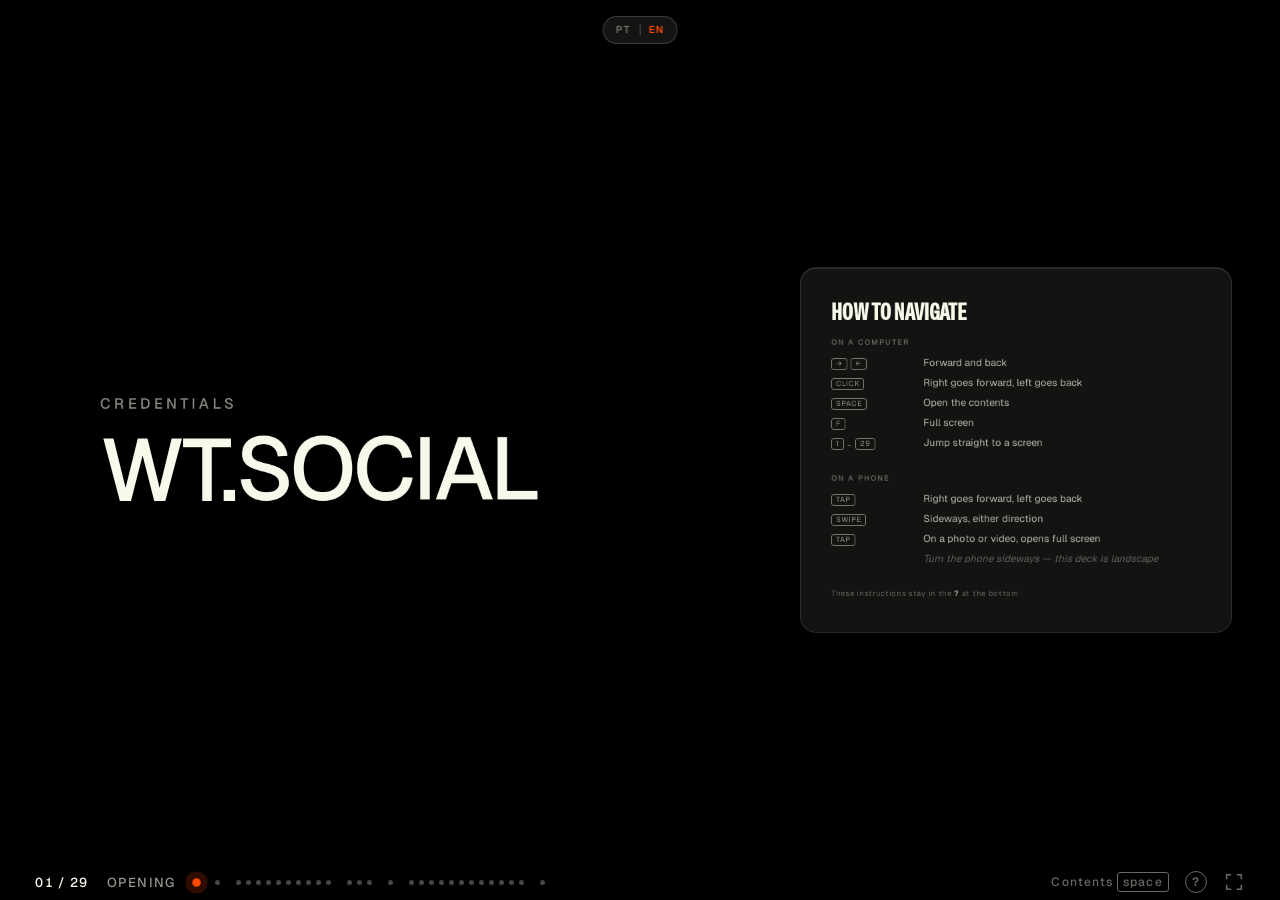
==== index.html @ 524538f9 "Capas com as fotos novas, sem blur, filtro escuro uniforme e lockup em vetor As fotos que o Bernardo" ====
<!DOCTYPE html>
<html lang="pt-BR">
<head>
<meta charset="utf-8">
<meta name="viewport" content="width=device-width,initial-scale=1">
<title>WT.AG — Credenciais 2026</title>
<meta name="description" content="Credenciais WT.AG 2026 — Social First Agency. Apresentação de slides.">
<link rel="stylesheet" href="css/deck.css?v=197">
</head>
<body>

<div id="viewport">
<div id="fundo" aria-hidden="true"></div>
<div id="stage">

<!-- ══════════════════════════════════════════════════════════════════════════
     ATO 1 · ABERTURA
     ══════════════════════════════════════════════════════════════════════ -->

<!-- 01 ─ Capa WT.AG · logotipo com a roleta + instruções de navegação ─────────
     A roleta é a mesma do slide "Abertura WT.AG": "WT." fixo e as palavras
     depois dele trocando com o giro. A diferença é que aqui ela roda UMA vez e
     assenta no logotipo oficial (data-wordmark-uma-vez), em vez de reiniciar em
     loop — esta é uma tela de leitura, e algo girando ao lado de um texto de
     instruções disputa a atenção com ele.

     A caixa de instruções vive AQUI, e não num arquivo à parte, porque é a
     mesma marcação que o botão "?" do rodapé clona para o painel de consulta:
     duas cópias do mesmo texto divergiriam na primeira alteração. -->
<section class="slide capa" data-ato="abertura" data-tom="escuro" data-fundo="#000000" data-titulo="Capa · WT.AG" data-wordmark-uma-vez="1">
  <div class="capa__tag" data-enter="fade" data-delay="80">Credenciais</div>
  <div class="capa__word" aria-label="WT.AG"><span class="capa__wt">WT.</span><span class="capa__var"></span></div>
  <div class="capa__logo" role="img" aria-label="WT.AG">
    <img class="lgc" style="--d:0ms"   src="assets/logo/wtag-branco-g1.svg" alt="">
    <img class="lgc" style="--d:110ms" src="assets/logo/wtag-branco-g2.svg" alt="">
    <img class="lgc" style="--d:220ms" src="assets/logo/wtag-branco-g3.svg" alt="">
  </div>

  <div class="capa__nav" data-enter="up" data-delay="620">
    <h2 class="nav__t">Como navegar</h2>
    <div class="nav__bloco">
      <div class="nav__lab">No computador</div>
      <div class="nav__linha"><span class="nav__k"><kbd>&#8594;</kbd><kbd>&#8592;</kbd></span><span class="nav__d">Avançar e voltar</span></div>
      <div class="nav__linha"><span class="nav__k"><kbd>clique</kbd></span><span class="nav__d">Direita avança, esquerda volta</span></div>
      <div class="nav__linha"><span class="nav__k"><kbd>espaço</kbd></span><span class="nav__d">Abrir o sumário</span></div>
      <div class="nav__linha"><span class="nav__k"><kbd>F</kbd></span><span class="nav__d">Tela cheia</span></div>
      <div class="nav__linha"><span class="nav__k"><kbd>1</kbd>&#8230;<kbd>29</kbd></span><span class="nav__d">Ir direto para uma tela</span></div>
    </div>
    <div class="nav__bloco">
      <div class="nav__lab">No celular</div>
      <div class="nav__linha"><span class="nav__k"><kbd>toque</kbd></span><span class="nav__d">Direita avança, esquerda volta</span></div>
      <div class="nav__linha"><span class="nav__k"><kbd>deslize</kbd></span><span class="nav__d">Para os lados, como quiser</span></div>
      <div class="nav__linha"><span class="nav__k"><kbd>toque</kbd></span><span class="nav__d">Na foto ou no vídeo, abre em tela cheia</span></div>
      <div class="nav__linha nav__linha--nota"><span class="nav__k"></span><span class="nav__d">Deite o aparelho: a apresentação é horizontal</span></div>
    </div>
    <p class="nav__pe">Estas instruções ficam guardadas no <strong>?</strong> do rodapé</p>
  </div>
</section>

<!-- 02 ─ Abertura WT.AG · wordmark em loop (roleta → logotipo → loop) -->
<section class="slide s06" data-ato="trans" data-tom="escuro" data-titulo="Abertura WT.AG" data-wordmark-loop="1">
  <div class="s06__word" aria-label="WT.AG"><span class="s06__wt">WT.</span><span class="s06__var"></span></div>
  <!-- Logotipo oficial em vetor, em três faixas que sobem em cascata.
       Cada faixa é um SVG SEPARADO com o MESMO viewBox do logotipo completo,
       contendo só os seus glifos (WT. / A / G). Assim não existe nenhum corte
       vertical: antes, as faixas eram recortes com clip-path de uma única
       imagem e o corte caía dentro da tinta (a barra do T avança até x=319,23 e
       o pé do A começa em x=317,02), o que produzia o vazamento e o "pulo" nas
       laterais das letras. Sem recorte, não há emenda nem antialiasing na borda. -->
  <div class="s06__logo" role="img" aria-label="WT.AG">
    <img class="lgc" style="--d:0ms"   src="assets/logo/wtag-branco-g1.svg" alt="">
    <img class="lgc" style="--d:110ms" src="assets/logo/wtag-branco-g2.svg" alt="">
    <img class="lgc" style="--d:220ms" src="assets/logo/wtag-branco-g3.svg" alt="">
  </div>
  <div class="s06__desc" data-enter="fade" data-delay="50">Transformamos marcas<br>em protagonistas<br>da cultura digital</div>
</section>

<!-- 03 ─ Social First Agency · a lente e o escopo na mesma tela -->
<!-- Fusão das duas telas que existiam aqui: a "Social First Agency" e a
     "Lente × Escopo". Diziam a mesma coisa em sequência, e o direcional do Lucas
     era justamente contextualizar o Social First — não repeti-lo. A frase
     principal passa a ser a distinção, no laranja chapado e no molde
     tipográfico da tela antiga; o texto de apoio é o da tela de tese.

     As duas linhas medem os mesmos 1824px de avanço (x=48 a x=1872), que é a
     âncora da composição original. O corpo sai da métrica: "SOCIAL É A LENTE"
     ocupa 5,637× o corpo → 323,6px; "O ESCOPO É 360" ocupa 5,247× → 347,6px.
     O --x corrige o left side bearing (--x = 48 − LSB·fs): o left do CSS é a
     origem do glifo e o que se alinha é a tinta.

     A entrelinha de 338px não é escolha: o acento do "É" sobe 0,217·fs acima da
     maiúscula (0,927 contra 0,710 na fonte), 75,4px neste corpo. Com a segunda
     linha em --cap 458 o acento nasce em 382,6 e a linha de base da primeira
     está em 349,8 — 33px de folga. Nos 28px de entrelinha da tela antiga, que
     não tinha acento nenhum, ele entraria dentro do "LENTE".
     Em inglês não há acento e as palavras são mais largas, então o bloco é mais
     baixo: as duas linhas vêm centradas no MESMO eixo (y=412,4) do bloco em
     português, e não presas ao mesmo topo. Daí os --cap 183,3 e 417,5. -->
<section class="slide bg-laranja sobre-laranja" data-ato="wtag" data-tom="laranja" data-titulo="Social First Agency">
  <div class="escada display escada--forte l-chamada" data-stagger="90" data-delay="134">
    <span class="ln" data-en-txt="SOCIAL FIRST LENS" data-en-x="42.8px" data-en-fs="301.8px" data-en-cap="138.1px"
          style="--x:35.2px;--cap:150px;--fs:285px;color:var(--preto-wt)">LENTE SOCIAL FIRST</span>
    <span class="ln" data-en-txt="360° SCOPE" data-en-x="366.4px" data-en-fs="301.8px" data-en-cap="380.4px"
          style="--x:330.3px;--cap:380.35px;--fs:285px;color:var(--preto-wt)">ESCOPO 360°</span>
  </div>

  <div class="abs l-apoio" style="left:48px;top:700px;width:310px;height:1.2px;background:rgba(0,0,0,.28);transform-origin:left" data-enter="scaleX" data-delay="300"></div>

  <div class="abs l-apoio blk" style="--x:48px;--cap:748px;--fs:26px;--lh:1.42;width:1100px;font-family:var(--font-sans);font-weight:300;color:var(--preto-wt)"
       data-enter="up" data-delay="350">Social não é canal. É a camada estrutural onde marcas constroem relevância, influenciam cultura e geram crescimento.</div>
  <div class="abs l-apoio blk" style="--x:1226px;--cap:748px;--fs:26px;--lh:1.42;width:646px;font-family:var(--font-sans);font-weight:500;color:var(--preto-wt)"
       data-enter="up" data-delay="400">Social como ponto de partida.<br>Resultado como consequência.</div>

  <div class="marca marca--bl marca--sm l-marcas" data-enter="fade" data-delay="50">Credenciais</div>
  <!-- no molde desta tela o "2026" está centrado no rodapé, não junto do logo -->
  <div class="marca l-marcas marca--sm" style="left:50%;transform:translateX(-50%);bottom:35.8px" data-enter="fade" data-delay="50">2026</div>
  <div class="marca-logo l-marcas" data-enter="fade" data-delay="76"><img src="assets/logo/wtag-preto.svg" alt="WT.AG"></div>
</section>

<!-- 04 ─ O Consumidor Mudou -->
<section class="slide bg-preto sobre-escuro" data-ato="wtag" data-tom="escuro" data-titulo="O Consumidor Mudou">
  <div class="marca marca--tl l-marcas" data-enter="fade" data-delay="0">Credenciais</div>
  <div class="marca marca--tr l-marcas" data-enter="fade" data-delay="0">2026</div>

  <div class="abs l-visual s08__foto" data-enter="clip" data-delay="92" data-paralaxe="14">
    <div class="px"><img data-lazy="assets/img/s08-galeria.jpg" data-lazy-m="assets/img/s08-galeria-m.jpg" alt="Pessoa em movimento numa galeria de arte" data-kb data-delay="92"></div>
  </div>
  <div class="abs l-kicker s08__kicker blk" style="--x:187.4px;--cap:138.5px;--fs:55px;--lh:1.218" data-enter="kicker" data-delay="378">PORQUE<br>EXISTIMOS?</div>

  <div class="escada sans l-chamada" data-stagger="70" data-delay="454">
    <span class="ln" data-en-txt="THE CON" data-en-x="928.7px" data-en-fs="151.0px" style="--x:928.7px;--cap:488px;--fs:151px">O CON</span>
    <span class="ln" data-en-txt="SUMER" data-en-x="1045.2px" data-en-fs="151.0px" style="--x:1045.2px;--cap:608.5px;--fs:151px">SUMIDOR</span>
    <span class="ln" data-en-txt="CHANGED" data-en-x="929.0px" data-en-fs="151.0px" style="--x:929px;--cap:734px;--fs:151px">MUDOU</span>
  </div>

  <div class="abs l-apoio" style="left:0;top:0;width:1920px;height:1080px" data-stagger="90" data-delay="655">
    <div class="rodape-rot" data-enter="up" style="left:191.9px">Velocidade</div>
    <div class="rodape-div" data-enter="scaleY" style="left:573.8px"></div>
    <div class="rodape-rot" data-enter="up" style="left:796px">Influência Social</div>
    <div class="rodape-div" data-enter="scaleY" style="left:1328.5px"></div>
    <div class="rodape-rot" data-enter="up" style="left:1498px">Cultura Digital</div>
  </div>
  <div class="marca-logo l-marcas" data-enter="fade" data-delay="756"><img src="assets/logo/wtag-branco.svg" alt="WT.AG"></div>
</section>

<!-- 05 ─ As Marcas Precisam Ser -->
<section class="slide bg-preto sobre-escuro" data-ato="wtag" data-tom="escuro" data-titulo="As Marcas Precisam Ser">
  <div class="marca marca--tl l-marcas" data-enter="fade" data-delay="0">Credenciais</div>
  <div class="marca marca--tr l-marcas" data-enter="fade" data-delay="0">2026</div>

  <div class="degrade l-visual s09__grad" data-enter="clip-up" data-delay="84">
    <img class="degrade__base" data-lazy="assets/img/s09-degrade-organico.jpg" data-lazy-m="assets/img/s09-degrade-organico-m.jpg" alt="">
    <div class="degrade__blob"></div>
    <div class="degrade__blob degrade__blob--b"></div>
  </div>

  <div class="escada sans l-chamada" data-stagger="72" data-delay="344">
    <span class="ln" data-en-txt="BRANDS" data-en-x="153.9px" data-en-fs="178.0px" style="--x:153.9px;--cap:297px;--fs:178px">AS</span>
    <span class="ln" data-en-txt="NEED" data-en-x="154.0px" data-en-fs="178.0px" style="--x:154px;--cap:443px;--fs:178px">MARCAS</span>
    <span class="ln" data-en-txt="TO" data-en-x="154.0px" data-en-fs="178.0px" style="--x:154px;--cap:588.5px;--fs:178px">PRECISAM</span>
    <span class="ln" data-en-txt="BE" data-en-x="385.0px" data-en-fs="178.0px" style="--x:760.7px;--cap:734px;--fs:178px">SER</span>
  </div>

  <div class="abs l-apoio s09__lista" style="left:0;top:0;width:1920px;height:1080px" data-stagger="90" data-delay="596">
    <div class="blk" data-enter="up" style="--x:1435.1px;--cap:769.5px;--fs:42px;--lh:1">Relevantes</div>
    <div class="s09__rule" data-enter="scaleX" style="top:815.1px"></div>
    <div class="blk" data-enter="up" style="--x:1435.1px;--cap:829.5px;--fs:42px;--lh:1">Ágeis</div>
    <div class="s09__rule" data-enter="scaleX" style="top:875.4px"></div>
    <div class="blk" data-enter="up" style="--x:1435.1px;--cap:888.5px;--fs:42px;--lh:1">Conectadas</div>
  </div>
  <div class="marca-logo l-marcas" data-enter="fade" data-delay="714"><img src="assets/logo/wtag-branco.svg" alt="WT.AG"></div>
</section>

<!-- 06 ─ Unir Criatividade, Dados e Influência -->
<section class="slide bg-laranja sobre-laranja" data-ato="wtag" data-tom="laranja" data-titulo="Unir Criatividade, Dados e Influência">
  <div class="marca marca--tl l-marcas" data-enter="fade" data-delay="0">Credenciais</div>
  <div class="marca marca--tr l-marcas" data-enter="fade" data-delay="0">2026</div>
  <div class="abs l-kicker s10__kicker blk blk--nowrap" style="--x:186px;--cap:148.5px;--fs:30px;--lh:1" data-enter="kicker" data-delay="109">Nosso papel:</div>

  <!-- Ao remover a foto (A3) ficou à vista o mesmo defeito do slide 07: em 308px a
       linha "INFLUÊNCIA" descia até y=1057, por cima do rodapé (que começa em
       1011). Agora 274px ocupando 72→987.
       As entrelinhas não são iguais de propósito: o circunflexo do "Ê" sobe
       0,179em acima da altura de maiúscula (medido na fonte, não estimado), então
       a entrelinha antes de INFLUÊNCIA é 0,24em (65,8px) e as outras 0,13em
       (35,6px) — sobram 17px entre o acento e o "DADOS E". Era esse o motivo do
       69px solto que existia no original.
       escada--forte para casar o peso com o slide 07. -->
  <div class="escada display escada--forte l-chamada" data-stagger="80" data-delay="176">
    <span class="ln" data-en-txt="UNITING" data-en-x="372.0px" data-en-fs="274.0px" style="--x:423.9px;--cap:72px;--fs:274px;color:var(--preto-wt)">UNIR</span>
    <span class="ln" data-en-txt="CREATIVITY," data-en-x="292.2px" data-en-fs="274.0px" style="--x:206.8px;--cap:302.1px;--fs:274px;color:var(--preto-wt)">CRIATIVIDADE</span>
    <span class="ln" data-en-txt="DATA AND" data-en-x="141.9px" data-en-fs="274.0px" style="--x:185.6px;--cap:532.2px;--fs:274px;color:var(--preto-wt)">DADOS E</span>
    <span class="ln" data-en-txt="INFLUENCE" data-en-x="356.7px" data-en-fs="274.0px" style="--x:321.1px;--cap:792.5px;--fs:274px;color:var(--preto-wt)">INFLUÊNCIA</span>
  </div>

  <!-- A3 · foto removida (ajuste V2 — PDF p2): o slide fica só tipografia sobre laranja -->
  <div class="marca l-marcas marca--sm" style="left:35.4px;bottom:35.8px" data-enter="fade" data-delay="0">Credenciais</div>
  <div class="marca-logo l-marcas" data-enter="fade" data-delay="521"><img src="assets/logo/wtag-preto.svg" alt="WT.AG"></div>
</section>

<!-- Layout 11-B · 100% centralizado.
     Histórico: a marcação 15 ("deixe 100% centralizado") foi feita sobre a
     variante 11-B no arquivo de revisão. O "parece bagunçado" que vinha depois
     era sobre a MISTURA que eu havia posto no deck — lettering centralizado com
     o apoio jogado em x920, assimétrico — e não sobre o 11-B.
     Esta versão não tem foto: a 11-B que foi aprovada era lettering centrado +
     apoio centrado abaixo. Se a foto tiver de voltar, o vão livre é 838→876.
     As alternativas C, D, E e F seguem no index_review.html. -->
<section class="slide bg-creme sobre-claro" data-ato="wtag" data-tom="claro" data-titulo="Metodologia Social Branding">
  <div class="marca marca--tl l-marcas" data-enter="fade" data-delay="0">Credenciais</div>
  <div class="marca marca--tr l-marcas" data-enter="fade" data-delay="0">2026</div>

  <!-- A19 · escolhido na revisão de 12/08 (marcações 16 e 21): a variante 11-D
       passa a ser o slide oficial.

       A causa da bagunça é o número de linhas: quatro linhas de larguras muito
       diferentes criam um rag irregular. Aqui a frase quebra em DUAS, e o corpo
       (205,2px) é o que faz a linha longa medir exatamente 1776 — de margem a
       margem, 72 de cada lado. O corpo saiu da métrica, não do olho: a fonte
       mede 8,653px de largura por px de corpo nessa frase, então 1776/8,653.
       Em 207 (como estava na variante) a linha media 1791 e furava a margem
       direita em 12px.
       Com o bloco de texto resolvido em cima, a foto ganha uma faixa larga própria
       embaixo, atravessando o slide, sem disputar lugar com letra nenhuma. -->
  <div class="escada display escada--forte l-chamada" data-stagger="90" data-delay="101">
    <span class="ln" data-en-txt="WITH OUR SOCIAL BRANDING" data-en-x="72.0px" data-en-fs="193.0px" style="--x:72px;--cap:150px;--fs:205.2px;color:var(--preto-wt)">COM NOSSA METODOLOGIA</span>
    <span class="ln" data-en-txt="METHODOLOGY" data-en-x="72.0px" data-en-fs="193.0px" data-en-cap="319.3px" style="--x:72px;--cap:330px;--fs:205.2px;color:var(--preto-wt)">SOCIAL BRANDING</span>
  </div>

  <!-- faixa de foto: 72→1848 · y 540→860 -->
  <div class="abs s11__foto" data-enter="pop" data-delay="370" data-paralaxe="12"
       style="left:72px;top:540px;width:1776px;height:320px">
      <div class="px"><img data-lazy="assets/img/s11-brainstorm.jpg" data-lazy-m="assets/img/s11-brainstorm-m.jpg" alt="Sessão de brainstorm com post-its" data-kb data-delay="370"></div>
  </div>

  <div class="abs l-apoio blk" style="--x:72px;--cap:920px;--fs:19.3px;--lh:1.42;width:1100px;
       font-family:var(--font-sans);font-weight:400;letter-spacing:.02em;
       text-transform:uppercase;color:var(--preto-wt);text-wrap:balance"
       data-enter="up" data-delay="470">Conectamos marcas, pessoas e cultura através de um <i>framework</i> em 8 etapas que gera resultados consistentes numa comunicação 360° que inicia pelas redes sociais.</div>
  <div class="marca-logo l-marcas" data-enter="fade" data-delay="546"><img src="assets/logo/wtag-preto.svg" alt="WT.AG"></div>
</section>

<!-- 08 ─ Framework em 8 Etapas -->
<section class="slide bg-creme sobre-claro" data-ato="wtag" data-tom="claro" data-titulo="Framework em 8 Etapas">
  <div class="marca marca--tl l-marcas" data-enter="fade" data-delay="0">Credenciais</div>
  <div class="marca marca--tr l-marcas" data-enter="fade" data-delay="0">2026</div>

  <div class="abs l-apoio" style="left:0;top:0;width:1920px;height:1080px" data-stagger="66" data-delay="92" data-foco>
    <div data-foco-item class="fw-card fw-card--preto fw-card--base" data-enter="pop" style="left:42.4px;top:101.4px">
      <div class="fw-card__win"><img data-lazy="assets/img/framework/etapa-01.jpg" data-lazy-m="assets/img/framework/etapa-01-m.jpg" alt=""></div>
      <div class="fw-card__body"><span class="fw-card__n">01</span><span class="fw-card__lb">Definição de<br>objetivos<br>estratégicos</span></div>
    </div>
    <div data-foco-item class="fw-card fw-card--laranja" data-enter="pop" style="left:510px;top:101.4px">
      <div class="fw-card__win"><img data-lazy="assets/img/framework/etapa-02.jpg" data-lazy-m="assets/img/framework/etapa-02-m.jpg" alt=""></div>
      <div class="fw-card__body"><span class="fw-card__n">02</span><span class="fw-card__lb">Seleção de<br>players<br>analisados</span></div>
    </div>
    <div data-foco-item class="fw-card fw-card--preto fw-card--base" data-enter="pop" style="left:977.6px;top:101.4px">
      <div class="fw-card__win"><img data-lazy="assets/img/framework/etapa-03.jpg" data-lazy-m="assets/img/framework/etapa-03-m.jpg" alt=""></div>
      <div class="fw-card__body"><span class="fw-card__n">03</span><span class="fw-card__lb">Definição de<br>redes a serem<br>analisadas</span></div>
    </div>
    <div data-foco-item class="fw-card fw-card--sage" data-enter="pop" style="left:1445.2px;top:101.4px">
      <div class="fw-card__win"><img data-lazy="assets/img/framework/etapa-04.jpg" data-lazy-m="assets/img/framework/etapa-04-m.jpg" alt=""></div>
      <div class="fw-card__body"><span class="fw-card__n">04</span><span class="fw-card__lb">Coleta de<br>dados em redes<br>sociais</span></div>
    </div>
    <div data-foco-item class="fw-card fw-card--laranja" data-enter="pop" style="left:37.8px;top:550px">
      <div class="fw-card__win"><img data-lazy="assets/img/framework/etapa-05.jpg" alt=""></div>
      <div class="fw-card__body"><span class="fw-card__n">05</span><span class="fw-card__lb">Análise<br>via IA</span></div>
    </div>
    <div data-foco-item class="fw-card fw-card--sage fw-card--base" data-enter="pop" style="left:510px;top:550px">
      <div class="fw-card__win"><img data-lazy="assets/img/framework/etapa-06.jpg" data-lazy-m="assets/img/framework/etapa-06-m.jpg" alt=""></div>
      <div class="fw-card__body"><span class="fw-card__n">06</span><span class="fw-card__lb">Modelagem via<br>I.A de territórios<br>e outros<br>formatos de<br>análise</span></div>
    </div>
    <div data-foco-item class="fw-card fw-card--preto" data-enter="pop" style="left:982.2px;top:550px">
      <div class="fw-card__win"><img data-lazy="assets/img/framework/etapa-07.jpg" data-lazy-m="assets/img/framework/etapa-07-m.jpg" alt=""></div>
      <div class="fw-card__body"><span class="fw-card__n">07</span><span class="fw-card__lb">Criação via I.A<br>de personas<br>(cenário atual).</span></div>
    </div>
    <div data-foco-item class="fw-card fw-card--laranja" data-enter="pop" style="left:1445.2px;top:550px">
      <div class="fw-card__win"><img data-lazy="assets/img/framework/etapa-08.jpg" data-lazy-m="assets/img/framework/etapa-08-m.jpg" alt=""></div>
      <div class="fw-card__body"><span class="fw-card__n">08</span><span class="fw-card__lb">Ajustes,<br>calibragens e<br>recomendações</span></div>
    </div>
  </div>
  <div class="marca-logo l-marcas" data-enter="fade" data-delay="378"><img src="assets/logo/wtag-preto.svg" alt="WT.AG"></div>
</section>

<!-- 09 ─ Persona e Matriz de Canais -->
<section class="slide bg-creme sobre-claro p13" data-ato="wtag" data-tom="claro" data-titulo="Persona e Matriz de Canais">
  <div class="marca marca--tl l-marcas" data-enter="fade" data-delay="0">Credenciais</div>
  <div class="marca marca--tr l-marcas" data-enter="fade" data-delay="0">2026</div>

  <!-- metade superior -->
  <div class="abs l-apoio" style="left:0;top:0;width:1920px;height:1080px" data-stagger="110" data-delay="84">
    <div data-enter="up" style="position:absolute;left:0;top:0;width:1920px;height:1080px">
      <div class="barra" style="left:37.8px;top:60.6px;width:740.1px;height:55.4px">Propósitos</div>
      <div class="pilula" style="left:37.8px;top:133px;width:234.6px;height:82.8px">Melhorar a Vida<br>das Pessoas</div>
      <div class="pilula" style="left:290.5px;top:133px;width:234.6px;height:82.8px">Criar Experiências<br>Inesquecíveis</div>
      <div class="pilula" style="left:543.2px;top:133px;width:234.6px;height:82.8px">Gerar Desejo e<br>Pertencimento</div>
      <div class="barra" style="left:37.8px;top:229.4px;width:740.1px;height:55.4px">Personalidade</div>
      <div class="pilula" style="left:37.8px;top:302.2px;width:234.6px;height:50.1px">Encantador</div>
      <div class="pilula" style="left:290.5px;top:302.2px;width:234.6px;height:50.1px">Inteligente</div>
      <div class="pilula" style="left:543.2px;top:302.2px;width:234.6px;height:50.1px">Inovador</div>
      <div class="barra" style="left:37.9px;top:366.4px;width:740.1px;height:55.4px">Tom</div>
      <div class="pilula" style="left:37.9px;top:437.8px;width:234.6px;height:50.1px">Casual</div>
      <div class="pilula" style="left:290.6px;top:437.8px;width:234.6px;height:50.1px">Cool</div>
      <div class="pilula" style="left:543.2px;top:439.2px;width:234.6px;height:50.1px">Sensível</div>
      <div class="barra" style="left:37.8px;top:506.8px;width:740.1px;height:55.4px">Emojis essenciais</div>
      <div class="painel" style="left:37.8px;top:573.5px;width:740.1px;height:112.4px">
        <div class="emojis" style="left:0;top:0;height:112.4px">🛍️ ✨ 👗 👜 🍀 😍 🥂 🍝 📸 🎶 📲 🗓️ 🎁 💚 ⚡ 📍 🔗</div>
      </div>
    </div>
    <div data-enter="up" style="position:absolute;left:0;top:0;width:1920px;height:1080px">
      <div class="barra" style="left:785.2px;top:60.6px;width:593.1px;height:55.4px">Territórios Instagram</div>
      <div class="painel" style="left:785.2px;top:129.1px;width:593.1px;height:556.8px">
        <img data-lazy="assets/img/s13-radar.png" data-lazy-m="assets/img/s13-radar-m.png" alt="Gráfico radar de territórios no Instagram" style="object-fit:contain;padding:18px">
      </div>
    </div>
    <div data-enter="up" style="position:absolute;left:0;top:0;width:1920px;height:1080px">
      <div class="barra" style="left:1392.6px;top:60.6px;width:489.5px;height:55.4px">Persona</div>
      <div class="painel" style="left:1392.7px;top:126.7px;width:489.5px;height:556.8px">
        <img data-lazy="assets/img/s13-persona-beatriz.jpg" data-lazy-m="assets/img/s13-persona-beatriz-m.jpg" alt="Beatriz, 32 anos, persona da marca">
      </div>
      <div class="legenda" style="left:1406.9px;top:564.5px;width:270px;height:103.4px">Beatriz, 32,<br>comunicação / criativa /<br>multitarefas</div>
    </div>
  </div>

  <!-- matriz de canais -->
  <div class="abs l-apoio" style="left:0;top:0;width:1920px;height:1080px" data-stagger="150" data-delay="294">
    <!-- cabeçalho -->
    <div data-enter="up" style="position:absolute;left:0;top:0;width:1920px;height:1080px">
      <div class="barra" style="left:37.8px;top:705.9px;width:95.2px;height:76.4px">Canal</div>
      <div class="barra" style="left:144.3px;top:705.9px;width:98.7px;height:76.4px">Prior.</div>
      <div class="barra" style="left:255.1px;top:705.9px;width:252.8px;height:76.4px">Objetivo / Papel</div>
      <div class="barra" style="left:520px;top:705.7px;width:109.7px;height:76.4px">Público</div>
      <div class="barra" style="left:642.6px;top:705.7px;width:973.9px;height:76.4px">Territórios</div>
      <div class="barra" style="left:1629.4px;top:706.7px;width:252.8px;height:76.4px">KPI prioritário</div>
    </div>
    <!-- linha Instagram -->
    <div data-enter="up" style="position:absolute;left:0;top:0;width:1920px;height:1080px">
      <div class="cel cel--icon" style="left:37.8px;top:802.3px;width:95.2px;height:103.4px"><img data-lazy="assets/img/s13-icon-instagram.png" alt="Instagram"></div>
      <div class="cel" style="left:144.3px;top:802.3px;width:98.7px;height:103.4px">Alta</div>
      <div class="cel" style="left:255.1px;top:802.3px;width:252.8px;height:103.4px">Engajamento e Inspiração<br>o lifestyle ganha forma em<br>imagens, experiências e<br>histórias</div>
      <div class="cel" style="left:520px;top:802.3px;width:109.7px;height:103.4px">25-34</div>
      <div class="terr" style="left:642.2px;top:801.9px;width:184.7px;height:103.4px"><span>Moda &amp; Estilo de Vida</span><b data-count-to="35" data-count-pos="%" data-count-dur="600" data-delay="462">0%</b></div>
      <div class="terr" style="left:838.5px;top:800px;width:184.7px;height:103.4px"><span>Gastronomia Gourmet</span><b data-count-to="25" data-count-pos="%" data-count-dur="600" data-delay="487">0%</b></div>
      <div class="terr" style="left:1039.5px;top:801.9px;width:184.7px;height:103.4px"><span>Entretenimento &amp; Cultura</span><b data-count-to="15" data-count-pos="%" data-count-dur="600" data-delay="512">0%</b></div>
      <div class="terr" style="left:1238.7px;top:801.9px;width:184.7px;height:103.4px"><span>Facilidades &amp; Serviços</span><b data-count-to="15" data-count-pos="%" data-count-dur="600" data-delay="538">0%</b></div>
      <div class="terr" style="left:1431.4px;top:801.9px;width:184.7px;height:103.4px"><span>Institucional &amp; Propósito</span><b data-count-to="10" data-count-pos="%" data-count-dur="600" data-delay="563">0%</b></div>
      <div class="kpi kpi--on" style="left:1629.4px;top:800px;width:252.8px;height:31.9px">Engajamento</div>
      <div class="kpi" style="left:1629.4px;top:835.8px;width:252.8px;height:31.9px">Interação</div>
      <div class="kpi" style="left:1629.4px;top:871.5px;width:252.8px;height:31.9px">Compartilhamento</div>
    </div>
    <!-- linha TikTok -->
    <div data-enter="up" style="position:absolute;left:0;top:0;width:1920px;height:1080px">
      <div class="cel cel--icon" style="left:37.8px;top:914.7px;width:95.2px;height:103.4px"><img data-lazy="assets/img/s13-icon-tiktok.png" alt="TikTok"></div>
      <div class="cel" style="left:144.3px;top:914.7px;width:98.7px;height:103.4px">Alta</div>
      <div class="cel" style="left:255.1px;top:914.7px;width:252.8px;height:103.4px">Awareness<br>para aproximação com<br>públicos mais jovens</div>
      <div class="cel" style="left:520px;top:914.7px;width:109.7px;height:103.4px">16-24</div>
      <div class="terr" style="left:642.6px;top:915.9px;width:184.7px;height:103.4px"><span>Moda &amp; Estilo de Vida</span><b data-count-to="30" data-count-pos="%" data-count-dur="600" data-delay="588">0%</b></div>
      <div class="terr" style="left:838.9px;top:914.1px;width:184.7px;height:103.4px"><span>Gastronomia Gourmet</span><b data-count-to="30" data-count-pos="%" data-count-dur="600" data-delay="605">0%</b></div>
      <div class="terr" style="left:1039.9px;top:915.9px;width:184.7px;height:103.4px"><span>Entretenimento &amp; Cultura</span><b data-count-to="25" data-count-pos="%" data-count-dur="600" data-delay="622">0%</b></div>
      <div class="terr" style="left:1239.2px;top:915.9px;width:184.7px;height:103.4px"><span>Facilidades &amp; Serviços</span><b data-count-to="10" data-count-pos="%" data-count-dur="600" data-delay="638">0%</b></div>
      <div class="terr" style="left:1431.8px;top:915.9px;width:184.7px;height:103.4px"><span>Institucional &amp; Propósito</span><b data-count-to="5" data-count-pos="%" data-count-dur="600" data-delay="655">0%</b></div>
      <div class="kpi kpi--on" style="left:1629.4px;top:915.9px;width:252.8px;height:31.9px">Retenção</div>
      <div class="kpi" style="left:1629.4px;top:951.7px;width:252.8px;height:31.9px">Alcance</div>
      <div class="kpi" style="left:1629.4px;top:987.4px;width:252.8px;height:31.9px">Viralização</div>
    </div>
  </div>
</section>

<!-- 10 ─ O Que Fazemos · a mandala das frentes -->
<!-- Direcional do Lucas (21.09): "antes de Estrutura, uma mandala (usar de base
     layout do hub) com tudo que nós fazemos, em todas as frentes."

     A composição é herdada do antigo slide "Hub de Soluções": arte radial à
     direita, coluna de texto à esquerda em Geist Medium 44,3px nas mesmas
     coordenadas (125,7 / 303 / 361 / 420), filete de 310×1,2 em y=502 e dois
     blocos de apoio em 551 e 713. A cadência de entrada também é a de lá.

     A ARTE, porém, é nova e é vetor — não o PNG antigo. Três razões: o texto
     precisa passar pelo i18n (um PNG não traduz), o PDF sai leve e vetorial, e
     mudar um raio vira mudar um número. Só os anéis, os raios e as pontas estão
     em SVG; os rótulos são divs, para herdarem a mesma métrica de fonte do resto
     do deck e serem traduzidos como qualquer outro texto.

     A geometria diz a tese: o CENTRO é a lente (social first, em laranja chapado
     com texto preto, como manda a paleta) e os RAIOS são o escopo 360. Oito
     frentes a 45°, rótulos num raio de 300 a partir do centro em (1290, 540),
     ancorados para fora — à esquerda do texto quando o raio aponta para a
     esquerda, à direita quando aponta para a direita. -->
<section class="slide bg-preto sobre-escuro" data-ato="wtag" data-tom="escuro" data-fundo="#000000" data-titulo="O Que Fazemos">
  <div class="marca marca--tl l-marcas" data-enter="fade" data-delay="0">Credenciais</div>
  <div class="marca marca--tr l-marcas" data-enter="fade" data-delay="0">2026</div>

  <!-- anéis -->
  <div class="abs l-fundo" data-enter="fade" data-delay="0" style="left:940px;top:190px;width:700px;height:700px">
    <svg width="700" height="700" viewBox="0 0 700 700" aria-hidden="true" focusable="false">
      <g fill="none" stroke="#F7F9EA">
        <circle cx="350" cy="350" r="290" stroke-opacity=".18"/>
        <circle cx="350" cy="350" r="205" stroke-opacity=".17" stroke-dasharray="2 8"/>
        <circle cx="350" cy="350" r="124" stroke-opacity=".22"/>
      </g>
    </svg>
  </div>

  <!-- raios e pontas · a íris abre do centro para fora, que é o gesto da lente -->
  <div class="abs l-visual" data-enter="iris" data-delay="109" style="left:940px;top:190px;width:700px;height:700px">
    <svg width="700" height="700" viewBox="0 0 700 700" aria-hidden="true" focusable="false">
      <g stroke="#F7F9EA" stroke-opacity=".26" stroke-width="1">
    <line x1="350.0" y1="218.0" x2="350.0" y2="66.0"/>
    <line x1="443.3" y1="256.7" x2="550.8" y2="149.2"/>
    <line x1="482.0" y1="350.0" x2="634.0" y2="350.0"/>
    <line x1="443.3" y1="443.3" x2="550.8" y2="550.8"/>
    <line x1="350.0" y1="482.0" x2="350.0" y2="634.0"/>
    <line x1="256.7" y1="443.3" x2="149.2" y2="550.8"/>
    <line x1="218.0" y1="350.0" x2="66.0" y2="350.0"/>
    <line x1="256.7" y1="256.7" x2="149.2" y2="149.2"/>
      </g>
      <g fill="#F7F9EA" fill-opacity=".5">
    <circle cx="350.0" cy="60.0" r="4.5"/>
    <circle cx="555.1" cy="144.9" r="4.5"/>
    <circle cx="640.0" cy="350.0" r="4.5"/>
    <circle cx="555.1" cy="555.1" r="4.5"/>
    <circle cx="350.0" cy="640.0" r="4.5"/>
    <circle cx="144.9" cy="555.1" r="4.5"/>
    <circle cx="60.0" cy="350.0" r="4.5"/>
    <circle cx="144.9" cy="144.9" r="4.5"/>
      </g>
    </svg>
  </div>

  <!-- o centro: a lente. Laranja chapado, texto preto (seção 3.2). -->
  <div class="abs l-visual display mandala__nucleo" data-enter="pop" data-delay="180"
       style="left:1166px;top:416px;width:248px;height:248px;border-radius:50%;
       background:var(--laranja-wt);display:flex;align-items:center;justify-content:center;
       font-family:var(--font-display);font-weight:400;text-transform:uppercase;
       font-size:68px;line-height:.84;text-align:center;color:var(--preto-wt)">SOCIAL<br>FIRST</div>

  <!-- rótulos das frentes -->
  <div class="abs l-apoio mandala__rotulos" style="left:0;top:0;width:1920px;height:1080px" data-stagger="52" data-delay="420" data-foco>
    <div class="mandala__rot" data-foco-item data-f="1" data-enter="up" style="position:absolute;left:1290.0px;top:218.0px;--t:translateX(-50%) translateY(-50%);transform:var(--t);
         text-align:center;font-family:var(--font-sans);font-weight:500;font-size:21px;line-height:1.35;
         color:rgba(247,249,234,.92);white-space:nowrap"><span>Comunicação 360°</span></div>
    <div class="mandala__rot" data-foco-item data-f="2" data-enter="up" style="position:absolute;left:1517.7px;top:312.3px;--t:translateX(0) translateY(-50%);transform:var(--t);
         text-align:left;font-family:var(--font-sans);font-weight:500;font-size:21px;line-height:1.35;
         color:rgba(247,249,234,.92);white-space:nowrap"><span>Gestão de Redes Sociais</span><br><span class="mandala__sub" style="font-weight:300;font-size:16px;color:rgba(247,249,234,.66)">always on</span></div>
    <div class="mandala__rot" data-foco-item data-f="3" data-enter="up" style="position:absolute;left:1612.0px;top:540.0px;--t:translateX(0) translateY(-50%);transform:var(--t);
         text-align:left;font-family:var(--font-sans);font-weight:500;font-size:21px;line-height:1.35;
         color:rgba(247,249,234,.92);white-space:nowrap"><span>Mídia e Performance</span><br><span class="mandala__sub" style="font-weight:300;font-size:16px;color:rgba(247,249,234,.66)">on e off</span></div>
    <div class="mandala__rot" data-foco-item data-f="4" data-enter="up" style="position:absolute;left:1517.7px;top:767.7px;--t:translateX(0) translateY(-50%);transform:var(--t);
         text-align:left;font-family:var(--font-sans);font-weight:500;font-size:21px;line-height:1.35;
         color:rgba(247,249,234,.92);white-space:nowrap"><span>Social Listening e BI</span></div>
    <div class="mandala__rot" data-foco-item data-f="5" data-enter="up" style="position:absolute;left:1290.0px;top:862.0px;--t:translateX(-50%) translateY(-50%);transform:var(--t);
         text-align:center;font-family:var(--font-sans);font-weight:500;font-size:21px;line-height:1.35;
         color:rgba(247,249,234,.92);white-space:nowrap"><span>Influencer Marketing</span></div>
    <div class="mandala__rot" data-foco-item data-f="6" data-enter="up" style="position:absolute;left:1062.3px;top:767.7px;--t:translateX(-100%) translateY(-50%);transform:var(--t);
         text-align:right;font-family:var(--font-sans);font-weight:500;font-size:21px;line-height:1.35;
         color:rgba(247,249,234,.92);white-space:nowrap"><span>Conteúdo e Criação</span></div>
    <div class="mandala__rot" data-foco-item data-f="7" data-enter="up" style="position:absolute;left:968.0px;top:540.0px;--t:translateX(-100%) translateY(-50%);transform:var(--t);
         text-align:right;font-family:var(--font-sans);font-weight:500;font-size:21px;line-height:1.35;
         color:rgba(247,249,234,.92);white-space:nowrap"><span>IA Aplicada à Criação</span></div>
    <div class="mandala__rot" data-foco-item data-f="8" data-enter="up" style="position:absolute;left:1062.3px;top:312.3px;--t:translateX(-100%) translateY(-50%);transform:var(--t);
         text-align:right;font-family:var(--font-sans);font-weight:500;font-size:21px;line-height:1.35;
         color:rgba(247,249,234,.92);white-space:nowrap"><span>SEO e Busca</span></div>
  <div class="abs l-apoio" style="left:122px;top:502px;width:310px;height:1.2px;background:rgba(247,249,234,.3);transform-origin:left" data-enter="scaleX" data-delay="344"></div>
  <div class="abs l-apoio mandala__apoio" style="left:128px;top:calc(551px - 0.145*24px);font-family:var(--font-sans);font-weight:300;font-size:24px;line-height:1.33;color:rgba(247,249,234,.86)" data-enter="up" data-delay="378">Não é uma lista de serviços.<br>É o mesmo olhar aplicado<br>a todas as frentes.</div>
  <div class="abs l-apoio mandala__apoio" style="left:128px;top:calc(713px - 0.145*22px);font-family:var(--font-sans);font-weight:300;font-size:22px;line-height:1.36;color:rgba(247,249,234,.86)" data-enter="up" data-delay="428">O escopo é 360.<br>A lente é social.</div>
    <div class="mandala__painel" aria-hidden="true">
      <div class="mandala__ficha" data-f="1"><b>Comunicação 360°</b><span>Da estratégia à execução, em todos os pontos de contato — on e off, com o mesmo olhar.</span></div>
      <div class="mandala__ficha" data-f="2"><b>Gestão de Redes Sociais</b><span>Presença diária: conteúdo, comunidade e resposta em tempo real, no ritmo de cada plataforma.</span></div>
      <div class="mandala__ficha" data-f="3"><b>Mídia e Performance</b><span>Planejamento, compra e otimização de mídia, do digital ao offline, com a meta amarrada ao negócio.</span></div>
      <div class="mandala__ficha" data-f="4"><b>Social Listening e BI</b><span>Escuta das conversas e leitura dos dados para orientar a decisão, antes e depois da campanha.</span></div>
      <div class="mandala__ficha" data-f="5"><b>Influencer Marketing</b><span>Seleção, negociação e gestão de criadores, com a influência medida como mídia.</span></div>
      <div class="mandala__ficha" data-f="6"><b>Conteúdo e Criação</b><span>Ideia, roteiro e produção: still, motion, stop motion e live action, do social ao filme.</span></div>
      <div class="mandala__ficha" data-f="7"><b>IA Aplicada à Criação</b><span>Inteligência artificial dentro do processo criativo, da pesquisa à peça final.</span></div>
      <div class="mandala__ficha" data-f="8"><b>SEO e Busca</b><span>Conteúdo e estrutura para a marca ser encontrada, nas buscas e dentro das plataformas.</span></div>
    </div>
  </div>

  <!-- coluna de texto · mesmas coordenadas do Hub de Soluções -->
  <div class="abs l-chamada" style="left:0;top:0;width:1920px;height:1080px" data-stagger="80" data-delay="235">
    <div class="mandala__ln" data-enter="up" style="position:absolute;left:125.7px;top:calc(303px - 0.145*44.3px);font-family:var(--font-sans);font-weight:500;font-size:44.3px;line-height:1;color:var(--creme-wt)">Tudo o que uma marca</div>
    <div class="mandala__ln" data-enter="up" style="position:absolute;left:125.7px;top:calc(361px - 0.145*44.3px);font-family:var(--font-sans);font-weight:500;font-size:44.3px;line-height:1;color:var(--creme-wt)">precisa, visto pela</div>
    <div class="mandala__ln" data-enter="up" style="position:absolute;left:125.7px;top:calc(420px - 0.145*44.3px);font-family:var(--font-sans);font-weight:500;font-size:44.3px;line-height:1;color:var(--creme-wt)">lente do social.</div>
  </div>

  <div class="marca marca--bl marca--sm l-marcas" data-enter="fade" data-delay="820">O que fazemos</div>
  <div class="marca-logo l-marcas" data-enter="fade" data-delay="820"><img src="assets/logo/wtag-branco.svg" alt="WT.AG"></div>
</section>

<!-- 11 ─ Showreel WT.AG -->
<section class="slide s14" data-ato="wtag" data-tom="escuro" data-titulo="Showreel WT.AG">
  <div class="abs" style="inset:0" data-enter="fade" data-delay="0">
    <video class="s14__video" data-src="assets/video/showreel-wtag.mp4" poster="assets/img/poster-showreel.jpg"
           preload="none" playsinline></video>
    <button class="play-btn" type="button" aria-label="Reproduzir showreel"></button>
  </div>
  <div class="s14__legenda" data-enter="fade" data-delay="210">Showreel WT.AG · 2026 &nbsp;·&nbsp; clique para reproduzir &nbsp;·&nbsp; F para tela cheia</div>
</section>

<!-- 12 ─ Marcas Parceiras -->
<section id="s-parceiras" class="slide bg-creme sobre-claro" data-ato="wtag" data-tom="claro" data-titulo="Marcas Parceiras">
  <div class="marca marca--tl l-marcas" data-enter="fade" data-delay="0">Credenciais</div>
  <div class="marca marca--tr l-marcas" data-enter="fade" data-delay="0">2026</div>

  <!-- A7/A8/A9/A12 · grade V2: logos a 90% do tamanho original, passo vertical de
       132,8px → 170px, Marisa fora, e as 4 marcas com case no deck clicáveis
       (data-ir-slide aponta para o número do slide, 1-based). -->
  <!-- A7/A8/A9/A10/A11/A12 · grade V2 em 4 colunas × 4 fileiras.
       Com Marisa fora e Brasilux, Syngenta e São Judas dentro, são 16 logos —
       que fecham exatamente num 4×4. Ganho em respiro: o passo vertical foi de
       132,8px (original) para 185px, e o horizontal segue em 357,6px.
       A grade encosta na margem direita (1848) e fecha em y=739, logo acima da
       chamada "JUNTO COM MARCAS", que começa em 751.
       Os 13 logos antigos mantêm o tamanho reduzido em 10%; os 3 novos entraram
       com 54px de altura, para ficar no mesmo peso ótico da família.
       As 4 marcas com case no deck levam data-ir-slide e ficam clicáveis. -->
  <div class="abs l-visual" style="left:0;top:0;width:1920px;height:1080px;--realce:1.16;--recuo:.92" data-stagger="46" data-delay="84" data-order="random" data-foco>
    <div data-foco-item class="s15__logo" style="left:754.0px;top:128.9px;width:201.9px;height:42.2px"><img data-lazy="assets/img/logos-partners/multiplan.png" alt="Multiplan"></div>
    <div data-foco-item class="s15__logo" style="left:1085.6px;top:131.1px;width:226.8px;height:37.8px" aria-label="Ver o case Odontoprev · Dia das Mães"><img data-lazy="assets/img/logos-partners/odontoprev.png" alt="Odontoprev"></div>
    <div data-foco-item class="s15__logo" style="left:1472.2px;top:119.2px;width:141.7px;height:61.5px"><img data-lazy="assets/img/logos-partners/fleury.png" alt="Fleury"></div>
    <div data-foco-item class="s15__logo s15__logo--case" style="left:711.0px;top:266.6px;width:117.9px;height:62.7px" data-ir="s-central-corre" data-nonav role="link" tabindex="0" aria-label="Ver o case Keeta · Central do Corre" title="Ver o case: Keeta · Central do Corre"><img data-lazy="assets/img/logos-partners/keeta.png" alt="Keeta"></div>
    <div data-foco-item class="s15__logo" style="left:952.4px;top:284.4px;width:207.2px;height:27.1px"><img data-lazy="assets/img/logos-partners/bridgestone.png" alt="Bridgestone"></div>
    <div data-foco-item class="s15__logo s15__logo--case" style="left:1262.3px;top:280.6px;width:159.3px;height:34.9px" data-ir="s-magalu" data-nonav role="link" tabindex="0" aria-label="Ver o case Magalu · Craques Gigantes" title="Ver o case: Magalu · Craques Gigantes"><img data-lazy="assets/img/logos-partners/magalu.png" alt="Magalu"></div>
    <div data-foco-item class="s15__logo" style="left:1537.8px;top:271.0px;width:180.4px;height:54.0px"><img data-lazy="assets/img/logos-partners/syngenta.png" alt="Syngenta"></div>
    <div data-foco-item class="s15__logo" style="left:744.4px;top:428.6px;width:221.2px;height:34.8px"><img data-lazy="assets/img/logos-partners/calvin-klein.png" alt="Calvin Klein"></div>
    <div data-foco-item class="s15__logo" style="left:1092.5px;top:433.1px;width:213.0px;height:25.8px"><img data-lazy="assets/img/logos-partners/movado.png" alt="Movado"></div>
    <div data-foco-item class="s15__logo" style="left:1452.5px;top:423.6px;width:181.0px;height:44.9px" aria-label="Ver o case Sicredi Serrana · 40 Anos"><img data-lazy="assets/img/logos-partners/sicredi.png" alt="Sicredi"></div>
    <div data-foco-item class="s15__logo" style="left:701.9px;top:565.9px;width:136.3px;height:56.2px"><img data-lazy="assets/img/logos-partners/gol.png" alt="GOL"></div>
    <div data-foco-item class="s15__logo" style="left:1004.3px;top:559.8px;width:103.4px;height:68.4px"><img data-lazy="assets/img/logos-partners/lello.png" alt="Lello Condomínios"></div>
    <div data-foco-item class="s15__logo" style="left:1255.7px;top:567.0px;width:172.7px;height:54.0px"><img data-lazy="assets/img/logos-partners/brasilux.png" alt="Brasilux Tintas"></div>
    <div data-foco-item class="s15__logo" style="left:1535.8px;top:557.8px;width:184.5px;height:72.5px"><img data-lazy="assets/img/logos-partners/nurnberg-messe.png" alt="Nürnberg Messe"></div>
    <div data-foco-item class="s15__logo" style="left:763.5px;top:715.0px;width:183.1px;height:54.0px"><img data-lazy="assets/img/logos-partners/sao-judas.png" alt="São Judas Universidade"></div>
    <div data-foco-item class="s15__logo" style="left:1141.9px;top:704.4px;width:114.2px;height:75.2px"><img data-lazy="assets/img/logos-partners/abicalcados.png" alt="Abicalçados"></div>
    <!-- 17º logo. Dezessete não cabe numa grade 4×4, e cinco por fileira não
         cabe na largura: os logos daqui são largos, e cinco no vão 555,3→1845,2
         deixaria 44px entre odontoprev e multiplan contra os 174 das outras
         fileiras. A grade passou a alternar 3 e 4 por fileira — 3+4+3+4+3 = 17
         — em padrão de tijolo: as fileiras de 3 ficam desencontradas das de 4.
         Passos apertados a pedido — coluna 286 nas fileiras de 4 (era 357,6),
         344 nas de 3 (era 430) e 148 entre fileiras (era 185). O mural manteve
         o centro em x 1199 e encolheu para os dois lados.
         O brasão é dimensionado pela massa óptica da média do mural, 90,0 — a
         mesma conta dos vizinhos. Ele tinha ficado em 81,3, travado na altura
         porque é quase quadrado (1,277) entre logotipos deitados e massa igual o
         faz parecer maior; a pedido, a trava saiu e ele voltou para a média.
         O branco interno do brasão foi removido (luminância virou alfa), então
         ele passou a ser traço puro como os vizinhos. Isso encolheu a caixa da
         tinta de 120x94 para 90x81 — o branco se estendia 15px além do traço de
         cada lado —, e a proporção caiu de 1,277 para 1,111. A caixa foi
         recalculada nessa proporção. Fica o mais alto do mural, 85,4 contra os
         75,2 do abicalçados, que é o que a proporção quase quadrada implica. -->
    <div data-foco-item class="s15__logo" style="left:1495.5px;top:699.3px;width:94.9px;height:85.4px"><img data-lazy="assets/img/logos-partners/legacy-school.png" alt="Legacy School"></div>
  </div>

  <!-- Espia do case: no hover de um logo que tem case, o resto do slide desfoca
       e sobe este card com a assinatura da campanha e a imagem principal, no
       mesmo tratamento visual da página do case. Ele é pointer-events:none de
       propósito — fica CENTRADO no palco e cobre o logo que está sob o cursor,
       então se recebesse ponteiro o mouse sairia do logo, o hover cairia, o card
       sumiria e voltaria: pisca-pisca infinito. Sem ponteiro, o hover continua
       no logo e o clique dele (data-ir-slide) é que leva ao case. O "Ver o case"
       é o aviso dessa ação, não um botão à parte. -->
    <div class="espia" data-espia="magalu" style="--acento:#2B7FFF" aria-hidden="true">
      <div class="espia__fundo"><img data-lazy="assets/img/cases/magalu-fundo.jpg" data-lazy-m="assets/img/cases/magalu-fundo-m.jpg" alt=""></div>
      <div class="espia__scrim"></div>
      <div class="espia__credito"><img data-lazy="assets/img/logos-cases/influenciador-magalu.png" alt="Influenciador Magalu"><em>apresenta</em></div>
      <div class="espia__selo"><img data-lazy="assets/img/logos-cases/selo-craques-gigantes.png" data-lazy-m="assets/img/logos-cases/selo-craques-gigantes-m.png" alt="Craques Gigantes"></div>
      <div class="espia__foto"><img data-lazy="assets/img/cases/magalu-hero.jpg" data-lazy-m="assets/img/cases/magalu-hero-m.jpg" alt=""></div>
      <span class="espia__btn">Ver o case</span>
    </div>
    <div class="espia" data-espia="keeta" style="--acento:#35D07E" aria-hidden="true">
      <div class="espia__fundo"><img data-lazy="assets/img/cases/central-corre-fundo.jpg" data-lazy-m="assets/img/cases/central-corre-fundo-m.jpg" alt=""></div>
      <div class="espia__scrim"></div>
      <div class="espia__credito"><img data-lazy="assets/img/logos-cases/keeta.png" alt="Keeta"><em>apresenta</em></div>
      <div class="espia__selo"><img data-lazy="assets/img/logos-cases/selo-central-do-corre.png" data-lazy-m="assets/img/logos-cases/selo-central-do-corre-m.png" alt="Central do Corre"></div>
      <div class="espia__foto"><img data-lazy="assets/img/cases/central-corre-hero.jpg" data-lazy-m="assets/img/cases/central-corre-hero-m.jpg" alt=""></div>
      <span class="espia__btn">Ver o case</span>
    </div>

  <div class="escada sans l-chamada" data-stagger="64" data-delay="344">
    <span class="ln" data-en-txt="TOGETHER WITH" data-en-x="31.7px" data-en-fs="57.0px" style="--x:31.7px;--cap:751px;--fs:57px;color:var(--preto-wt)">JUNTO COM</span>
    <span class="ln" data-en-txt="BRANDS" data-en-x="281.2px" data-en-fs="57.0px" style="--x:281.2px;--cap:800px;--fs:57px;color:var(--preto-wt)">MARCAS</span>
    <span class="ln" data-en-txt="THAT" data-en-x="31.4px" data-en-fs="57.0px" style="--x:31.4px;--cap:849.5px;--fs:57px;color:var(--preto-wt)">QUE</span>
    <span class="ln" data-en-txt="BELIEVE" data-en-x="31.9px" data-en-fs="57.0px" style="--x:31.9px;--cap:904px;--fs:57px;color:var(--preto-wt)">ACREDITAM</span>
    <span class="ln" data-en-txt="IN THE SAME" data-en-x="31.7px" data-en-fs="57.0px" style="--x:31.7px;--cap:953px;--fs:57px;color:var(--preto-wt)">NO MESMO</span>
    <span class="ln" data-en-txt="AS WE DO." data-en-x="280.9px" data-en-fs="57.0px" style="--x:280.9px;--cap:1009px;--fs:57px;color:var(--preto-wt)">QUE NÓS.</span>
  </div>
  <div class="marca-logo l-marcas" data-enter="fade" data-delay="521"><img src="assets/logo/wtag-preto.svg" alt="WT.AG"></div>
</section>

<!-- 13 ─ Divisor · Nosso Time -->
<section class="slide bg-preto sobre-escuro" data-ato="time" data-tom="escuro" data-titulo="Divisor · Nosso Time">
  <div class="marca marca--tl l-marcas" data-enter="fade" data-delay="0">Credenciais</div>
  <div class="marca marca--tr l-marcas" data-enter="fade" data-delay="0">2026</div>

  <!-- Mesma regra dos outros divisores: o corpo não é escolhido, é resolvido —
       é o que faz a palavra medir 1824px de avanço (x=48 a x=1872). Medido na
       métrica da fonte: "NOSSO TIME" ocupa 3,944× o corpo → 462,5px; "OUR TEAM"
       ocupa 3,354× → 543,8px. Altura de maiúscula centrada em y=540, ou seja
       topo em 540 − 0,355·fs.
       Aqui o corpo vem de --fs (e não de font-size direto) porque a palavra em
       inglês tem outra largura: é assim que o aplicarVars() do i18n troca o
       corpo junto com o texto. -->
  <div class="abs l-chamada rl-alvo rl-caixa tracado-forte"
       data-en-txt="OUR TEAM" data-en-fs="543.8px" data-en-cap="346.9px"
       style="--fs:462.5px;--cap:375.8px;left:50%;top:calc(var(--cap) - 0.145*var(--fs));transform:translateX(-50%);
       font-family:var(--font-display);font-weight:400;
       text-transform:uppercase;font-size:var(--fs);line-height:1;color:var(--creme-wt);white-space:nowrap"
       data-delay="300" data-rl-dur="700" data-rl-stagger="54" data-rl-voltas="2">NOSSO TIME</div>
  <div class="marca-logo l-marcas" data-enter="fade" data-delay="630"><img src="assets/logo/wtag-branco.svg" alt="WT.AG"></div>
</section>

<!-- 14 ─ Nosso Time · uma tela só: o número, a Direção e as demais lideranças -->
<!-- Direcional do Lucas (21.09): "esse slide precisa trazer 140 pessoas, Direção e
     demais lideranças — tirar Marcos. Título geral: NOSSO TIME". Os antigos
     slides "Liderança" e "O Time" foram fundidos aqui.

     A grade: 15 cartões numa faixa de 620→1848 (1228px), 5 colunas de 234,4 com
     calha de 14 — o mesmo ritmo do slide antigo, só que mais estreito porque a
     coluna de texto cresceu para caber o número. Altura de 256 sai do que resta:
     três fileiras entre 124 e 966 com calha de 14, e o logo do rodapé abre em
     1011 — restam 45px de folga, mais que a altura-de-x do próprio logo. Raio 56 = 24% de 234,4 (regra 2.5), que é
     exatamente o raio já definido em .pes--mini.

     A Direção NÃO tem cartão maior de propósito: o slide antigo já registrava
     "a direção é um time, não uma pirâmide". A hierarquia aqui é feita por
     agrupamento e rótulo, não por tamanho. -->
<section class="slide bg-preto sobre-escuro" data-ato="time" data-tom="escuro" data-fundo="#000000" data-titulo="Nosso Time">
  <div class="marca marca--tl l-marcas" data-enter="fade" data-delay="0">Credenciais</div>
  <div class="marca marca--tr l-marcas" data-enter="fade" data-delay="0">2026</div>

  <div class="est__kicker l-kicker" style="left:72px;top:110px" data-enter="kicker" data-delay="50">Quem faz a WT.AG acontecer</div>
  <div class="escada display l-chamada" data-stagger="0" data-delay="118">
    <span class="ln" data-en-txt="OUR TEAM" data-en-x="72.0px" data-en-fs="112.0px" style="--x:72px;--cap:150px;--fs:112px;color:var(--creme-wt)">NOSSO TIME</span>
  </div>

  <!-- O número é o primeiro argumento do bloco: dá a escala antes de mostrar
       rostos. Geist Bold 230px, altura de maiúscula em y=360 (topo corrigido
       pelo --cap-k). O contador sobe de 0 a 140 como os números do deck. -->
  <div class="abs l-apoio" style="left:72px;top:calc(360px - 0.145*230px);font-family:var(--font-sans);font-weight:700;font-size:230px;line-height:1;color:var(--creme-wt)"
       data-enter="up" data-delay="240"><span data-count-to="140" data-count-dur="1200" data-delay="260">0</span></div>
  <div class="abs l-apoio" style="left:78px;top:calc(575px - 0.145*44px);font-family:var(--font-sans);font-weight:300;font-size:44px;line-height:1;color:rgba(247,249,234,.86)"
       data-enter="up" data-delay="330">pessoas</div>

  <div class="abs l-apoio" style="left:74px;top:655px;width:310px;height:1.2px;background:rgba(247,249,234,.3);transform-origin:left" data-enter="scaleX" data-delay="380"></div>

  <p class="est__intro l-apoio" style="left:76px;top:705px;width:462px;font-size:19px;line-height:1.55;text-wrap:balance"
     data-enter="up" data-delay="430">Direção e lideranças de criação, mídia, dados, influência, atendimento e financeiro. É essa camada que transforma a estratégia em rotina — e a rotina em resultado.</p>

  <div class="est__kicker l-kicker" style="left:620px;top:96px" data-enter="kicker" data-delay="120">Direção</div>
  <div class="est__kicker l-kicker" style="left:620px;top:410px" data-enter="kicker" data-delay="300">Demais lideranças</div>

  <div class="abs l-visual" style="left:0;top:0;width:1920px;height:1080px;--realce:1.06;--recuo:.955"
       data-stagger="30" data-delay="150" data-foco>
    <div class="pes pes--mini" data-foco-item data-enter="expande" data-paralaxe="14"
         style="left:620px;top:124px;width:234.4px;height:256px;border-radius:56px;--r:56px;--dv:24s">
      <div class="px"><img data-lazy="assets/img/time/lucas-feltes.jpg" data-lazy-m="assets/img/time/lucas-feltes-m.jpg" alt="Lucas Feltes, CEO"></div>
      <span class="pes__grad"></span>
      <span class="pes__leg" style="left:20px;bottom:18px;width:196px"><em>CEO</em><b>Lucas Feltes</b></span>
    </div>
    <div class="pes pes--mini" data-foco-item data-enter="expande" data-paralaxe="14"
         style="left:868.4px;top:124px;width:234.4px;height:256px;border-radius:56px;--r:56px;--dv:20s;--dd:-6s">
      <div class="px"><img data-lazy="assets/img/time/bruno-luiz.jpg" data-lazy-m="assets/img/time/bruno-luiz-m.jpg" alt="Bruno Luiz, COO"></div>
      <span class="pes__grad"></span>
      <span class="pes__leg" style="left:20px;bottom:18px;width:196px"><em>COO</em><b>Bruno Luiz</b></span>
    </div>
    <div class="pes pes--mini" data-foco-item data-enter="expande" data-paralaxe="14"
         style="left:1116.8px;top:124px;width:234.4px;height:256px;border-radius:56px;--r:56px;--dv:27s;--dd:-13s">
      <div class="px"><img data-lazy="assets/img/time/dudu-rodrigues.jpg" data-lazy-m="assets/img/time/dudu-rodrigues-m.jpg" alt="Dudu Rodrigues, CCO"></div>
      <span class="pes__grad"></span>
      <span class="pes__leg" style="left:20px;bottom:18px;width:196px"><em>CCO</em><b>Dudu Rodrigues</b></span>
    </div>
    <div class="pes pes--mini" data-foco-item data-enter="expande" data-paralaxe="14"
         style="left:1365.2px;top:124px;width:234.4px;height:256px;border-radius:56px;--r:56px;--dv:23s;--dd:-3s">
      <div class="px"><img data-lazy="assets/img/time/mariane-fernandes.jpg" data-lazy-m="assets/img/time/mariane-fernandes-m.jpg" alt="Mariane Fernandes, Account Director"></div>
      <span class="pes__grad"></span>
      <span class="pes__leg" style="left:20px;bottom:18px;width:196px"><em>Account Director</em><b>Mariane Fernandes</b></span>
    </div>
    <div class="pes pes--mini" data-foco-item data-enter="expande" data-paralaxe="14"
         style="left:1613.6px;top:124px;width:234.4px;height:256px;border-radius:56px;--r:56px;--dv:21s;--dd:-16s">
      <div class="px"><img data-lazy="assets/img/time/felipe-andrade.jpg" data-lazy-m="assets/img/time/felipe-andrade-m.jpg" alt="Felipe Andrade, Executive Creative Director"></div>
      <span class="pes__grad"></span>
      <span class="pes__leg" style="left:20px;bottom:18px;width:196px"><em>Executive Creative Director</em><b>Felipe Andrade</b></span>
    </div>
    <div class="pes pes--mini" data-foco-item data-enter="expande" data-paralaxe="14"
         style="left:620px;top:440px;width:234.4px;height:256px;border-radius:56px;--r:56px;--dv:22s;--dd:-2s">
      <div class="px"><img data-lazy="assets/img/time/tatiane-moraes.jpg" data-lazy-m="assets/img/time/tatiane-moraes-m.jpg" alt="Tatiane Moraes, Finance Coordinator"></div>
      <span class="pes__grad"></span>
      <span class="pes__leg" style="left:20px;bottom:18px;width:196px"><em>Finance Coordinator</em><b>Tatiane Moraes</b></span>
    </div>
    <div class="pes pes--mini" data-foco-item data-enter="expande" data-paralaxe="14"
         style="left:868.4px;top:440px;width:234.4px;height:256px;border-radius:56px;--r:56px;--dv:26s;--dd:-7s">
      <div class="px"><img data-lazy="assets/img/time/rudinei-picinini.jpg" data-lazy-m="assets/img/time/rudinei-picinini-m.jpg" alt="Rudinei Picinini, B.I. Leader"></div>
      <span class="pes__grad"></span>
      <span class="pes__leg" style="left:20px;bottom:18px;width:196px"><em>B.I. Leader</em><b>Rudinei Picinini</b></span>
    </div>
    <div class="pes pes--mini" data-foco-item data-enter="expande" data-paralaxe="14"
         style="left:1116.8px;top:440px;width:234.4px;height:256px;border-radius:56px;--r:56px;--dv:25s;--dd:-9s">
      <div class="px"><img data-lazy="assets/img/time/graziele-brand.jpg" data-lazy-m="assets/img/time/graziele-brand-m.jpg" alt="Graziele Brand, Account Manager"></div>
      <span class="pes__grad"></span>
      <span class="pes__leg" style="left:20px;bottom:18px;width:196px"><em>Account Manager</em><b>Graziele Brand</b></span>
    </div>
    <div class="pes pes--mini" data-foco-item data-enter="expande" data-paralaxe="14"
         style="left:1365.2px;top:440px;width:234.4px;height:256px;border-radius:56px;--r:56px;--dv:19s;--dd:-4s">
      <div class="px"><img data-lazy="assets/img/time/gabriel-magalhaes.jpg" data-lazy-m="assets/img/time/gabriel-magalhaes-m.jpg" alt="Gabriel Magalhães, Media Director"></div>
      <span class="pes__grad"></span>
      <span class="pes__leg" style="left:20px;bottom:18px;width:196px"><em>Media Director</em><b>Gabriel Magalhães</b></span>
    </div>
    <div class="pes pes--mini" data-foco-item data-enter="expande" data-paralaxe="14"
         style="left:1613.6px;top:440px;width:234.4px;height:256px;border-radius:56px;--r:56px;--dv:28s;--dd:-15s">
      <div class="px"><img data-lazy="assets/img/time/aline-felix.jpg" data-lazy-m="assets/img/time/aline-felix-m.jpg" alt="Aline Felix, Influencer Lead"></div>
      <span class="pes__grad"></span>
      <span class="pes__leg" style="left:20px;bottom:18px;width:196px"><em>Influencer Lead</em><b>Aline Felix</b></span>
    </div>
    <div class="pes pes--mini" data-foco-item data-enter="expande" data-paralaxe="14"
         style="left:620px;top:710px;width:234.4px;height:256px;border-radius:56px;--r:56px;--dv:23s;--dd:-11s">
      <div class="px"><img data-lazy="assets/img/time/cassio-guiot.jpg" data-lazy-m="assets/img/time/cassio-guiot-m.jpg" alt="Cássio Guiot, Associate Creative Director"></div>
      <span class="pes__grad"></span>
      <span class="pes__leg" style="left:20px;bottom:18px;width:196px"><em>Associate Creative Director</em><b>Cássio Guiot</b></span>
    </div>
    <div class="pes pes--mini" data-foco-item data-enter="expande" data-paralaxe="14"
         style="left:868.4px;top:710px;width:234.4px;height:256px;border-radius:56px;--r:56px;--dv:20s;--dd:-5s">
      <div class="px"><img data-lazy="assets/img/time/thiago-alves.jpg" data-lazy-m="assets/img/time/thiago-alves-m.jpg" alt="Thiago Alves, Associate Creative Director"></div>
      <span class="pes__grad"></span>
      <span class="pes__leg" style="left:20px;bottom:18px;width:196px"><em>Associate Creative Director</em><b>Thiago Alves</b></span>
    </div>
    <div class="pes pes--mini" data-foco-item data-enter="expande" data-paralaxe="14"
         style="left:1116.8px;top:710px;width:234.4px;height:256px;border-radius:56px;--r:56px;--dv:26s;--dd:-8s">
      <div class="px"><img data-lazy="assets/img/time/natalia-konrath.jpg" data-lazy-m="assets/img/time/natalia-konrath-m.jpg" alt="Natália Konrath, Creative Leader"></div>
      <span class="pes__grad"></span>
      <span class="pes__leg" style="left:20px;bottom:18px;width:196px"><em>Creative Leader</em><b>Natália Konrath</b></span>
    </div>
    <div class="pes pes--mini" data-foco-item data-enter="expande" data-paralaxe="14"
         style="left:1365.2px;top:710px;width:234.4px;height:256px;border-radius:56px;--r:56px;--dv:22s;--dd:-12s">
      <div class="px"><img data-lazy="assets/img/time/bruna-rauber.jpg" data-lazy-m="assets/img/time/bruna-rauber-m.jpg" alt="Bruna Rauber, Creative Leader"></div>
      <span class="pes__grad"></span>
      <span class="pes__leg" style="left:20px;bottom:18px;width:196px"><em>Creative Leader</em><b>Bruna Rauber</b></span>
    </div>
    <div class="pes pes--mini" data-foco-item data-enter="expande" data-paralaxe="14"
         style="left:1613.6px;top:710px;width:234.4px;height:256px;border-radius:56px;--r:56px;--dv:25s;--dd:-1s">
      <div class="px"><img data-lazy="assets/img/time/bernardo-santos.jpg" data-lazy-m="assets/img/time/bernardo-santos-m.jpg" alt="Bernardo Santos, Creative Leader"></div>
      <span class="pes__grad"></span>
      <span class="pes__leg" style="left:20px;bottom:18px;width:196px"><em>Creative Leader</em><b>Bernardo Santos</b></span>
    </div>
  </div>

  <div class="marca marca--bl marca--sm l-marcas" data-enter="fade" data-delay="740">Nosso time</div>
  <div class="marca-logo l-marcas" data-enter="fade" data-delay="740"><img src="assets/logo/wtag-branco.svg" alt="WT.AG"></div>
</section>

<!-- 15 ─ Nossos Escritórios · duas sedes -->
<section class="slide bg-preto sobre-escuro" data-ato="time" data-tom="escuro" data-fundo="#000000" data-titulo="Nossos Escritórios">
  <div class="marca marca--tl l-marcas" data-enter="fade" data-delay="0">Credenciais</div>
  <div class="marca marca--tr l-marcas" data-enter="fade" data-delay="0">2026</div>

  <div class="escada display l-chamada" data-stagger="0" data-delay="67">
    <!-- A21 · "ONDE FICAMOS" → "NOSSOS ESCRITÓRIOS" (PDF p9). Título mais longo,
         de 112px para 96px, para manter a folga até o kicker "Duas sedes". -->
    <span class="ln" data-en-txt="OUR OFFICES" data-en-x="72.0px" data-en-fs="96.0px" style="--x:72px;--cap:159.4px;--fs:96px;color:var(--creme-wt)">NOSSOS ESCRITÓRIOS</span>
  </div>
  <div class="est__kicker l-kicker" style="left:1692.8px;top:186px;font-size:22px;letter-spacing:.05em"
       data-enter="kicker" data-delay="176">Duas sedes</div>

  <!-- --vid-pos escolhe QUAL faixa do vídeo vertical (720×1280) aparece no cartão
       horizontal: a janela visível é 39,6% da altura. Os valores saem de olhar os
       quadros, priorizando gente trabalhando:
         SP 38% → mostra de 23% a 62% · rostos e mesas
         RS 80% → mostra de 48% a 88% · a pessoa no laptop fica na metade de baixo
       Uma primeira tentativa por energia de borda apontou 6% para o RS, mas era o
       letreiro na parede — muita borda, nenhuma pessoa.

       data-t no <video> diz em QUE SEGUNDO o quadro parado é tirado. O primeiro
       quadro dos dois arquivos é plano de fachada, sem ninguém; os momentos
       abaixo têm gente trabalhando:
         SP 42,5s (45% do arquivo) · homem na mesa, dupla ao fundo
         RS  9,4s (15% do arquivo) · pessoa no laptop
       O hover toca a partir daí, então o preview começa no momento bom. -->
  <div class="abs l-visual" style="left:0;top:0;width:1920px;height:1080px;--realce:1.055;--recuo:.955"
       data-stagger="150" data-delay="294" data-foco>
    <div class="sede" data-foco-item data-enter="expande" data-paralaxe="24" style="left:72px;--r:102px;--dv:28s;--vid-pos:38%"
         data-video="assets/video/sede-sao-paulo.mp4" data-poster="assets/img/sedes/sede-sao-paulo.jpg" data-legenda="Sede WT.AG · São Paulo — Rua Quatá, 909 · Vila Olímpia">
      <div class="px"><img data-lazy="assets/img/sedes/sede-sao-paulo.jpg" data-lazy-m="assets/img/sedes/sede-sao-paulo-m.jpg" alt="Sede da WT.AG em São Paulo"></div>
      <!-- A22/D13 · vídeo do post de 23 anos, entra no hover. O caminho fica em
           data-src e não em src de propósito: assim o arquivo só é baixado no
           primeiro hover, e um slide que ninguém encostou não gasta banda.
           O deck.js atribui o src e dá play/pause. -->
      <video class="sede__vid" data-src="assets/video/sede-sao-paulo.mp4" data-t="47.5"
             muted loop playsinline preload="none"></video>
      <span class="sede__grad"></span>
      <span class="sede__leg"><em>São Paulo</em><b>São Paulo</b><i>Rua Quatá, 909 · Vila Olímpia</i></span>
      <span class="sede__tag">Clique para abrir o vídeo</span>
    </div>
    <div class="sede" data-foco-item data-enter="expande" data-paralaxe="24" style="left:976px;--r:102px;--dv:23s;--dd:-9s;--vid-pos:80%"
         data-video="assets/video/sede-novo-hamburgo.mp4" data-poster="assets/img/sedes/sede-novo-hamburgo.jpg" data-legenda="Sede WT.AG · Novo Hamburgo — Rua Gen. Daltro Filho, 856 · Hamburgo Velho">
      <div class="px"><img data-lazy="assets/img/sedes/sede-novo-hamburgo.jpg" data-lazy-m="assets/img/sedes/sede-novo-hamburgo-m.jpg" alt="Sede da WT.AG em Novo Hamburgo"></div>
      <!-- A22/D13 · vídeo do post de 23 anos, entra no hover. O caminho fica em
           data-src e não em src de propósito: assim o arquivo só é baixado no
           primeiro hover, e um slide que ninguém encostou não gasta banda.
           O deck.js atribui o src e dá play/pause. -->
      <video class="sede__vid" data-src="assets/video/sede-novo-hamburgo.mp4" data-t="9.4"
             muted loop playsinline preload="none"></video>
      <span class="sede__grad"></span>
      <span class="sede__leg"><em>Rio Grande do Sul</em><b>Novo Hamburgo</b><i>Rua Gen. Daltro Filho, 856 · Hamburgo Velho</i></span>
      <span class="sede__tag">Clique para abrir o vídeo</span>
    </div>
  </div>

  <div class="marca marca--bl marca--sm l-marcas" data-enter="fade" data-delay="705">Sedes</div>
  <div class="marca-logo l-marcas" data-enter="fade" data-delay="705"><img src="assets/logo/wtag-branco.svg" alt="WT.AG"></div>
</section>

<!-- 16 ─ Divisor · Cultura e Cases -->
<section class="slide bg-preto sobre-escuro" data-ato="wtag" data-tom="escuro" data-titulo="Divisor · Cultura e Cases">
  <div class="marca marca--tl l-marcas" data-enter="fade" data-delay="0">Credenciais</div>
  <div class="marca marca--tr l-marcas" data-enter="fade" data-delay="0">2026</div>

  <!-- A13 + marcação 7 da revisão · fora o capítulo anterior e os intervalos.
       "bem estourado na tela": o corpo não é escolhido, é resolvido — 869px é o
       que faz "CASES" medir 1824 de largura (x=48 a x=1872), as mesmas margens
       do slide 07. Altura de maiúscula 617, centrada em y=540 (topo em 231).
       A palavra tem 5 letras, então enche a largura com um corpo muito maior que
       o "ESTRUTURA" do slide 22, que tem 9. A regra é a mesma nos dois: encher a
       largura. Traçado reforçado via tracado-forte. -->
  <div class="abs l-chamada rl-alvo rl-caixa tracado-forte" style="left:50%;top:calc(231px - 0.145*869px);transform:translateX(-50%);
       font-family:var(--font-display);font-weight:400;
       text-transform:uppercase;font-size:869px;line-height:1;color:var(--creme-wt);white-space:nowrap"
       data-delay="300" data-rl-dur="700" data-rl-stagger="54" data-rl-voltas="2">CASES</div>
  <div class="marca-logo l-marcas" data-enter="fade" data-delay="630"><img src="assets/logo/wtag-branco.svg" alt="WT.AG"></div>
</section>

<!-- ══════════════════════════════════════════════════════════════════════════
     CAPAS DE CLIENTE
     Direcional do Lucas (21.09): "cada cliente precisa ter uma capa própria
     valorizando a marca". São telas de respiro e de assinatura.

     A FOTO NÃO É DESFOCADA. No fundo de case a imagem é textura e leva blur; na
     capa ela é assunto, e desfocá-la jogaria fora o motivo de estar ali. Quem
     garante a leitura é um filtro escuro UNIFORME — uma folha preta de opacidade
     constante — e não o degradê do case, que escurecia só a esquerda.

     A opacidade saiu de medição. Com o texto em creme (#F7F9EA), o fundo precisa
     ficar abaixo de ~88 de luminância para o contraste passar de 6,5:1. Na caixa
     onde o texto mora (x 72→792, y 290→710) o p90 é 196 no Bridgestone, 161 no
     Magalu e 198 na Multiplan — os três resolvidos com .55. A Keeta é a exceção:
     a mochila amarela leva o p90 a 236, e por isso a tela dela declara .63.

     TAMANHO DOS LOGOTIPOS · equalização óptica por ÁREA DE TINTA: a área
     renderizada (fração de tinta × largura × altura) é a mesma nas quatro capas,
     num alvo T = 15196. Foi a régua que resolveu o Bridgestone no case — altura
     de x e "massa óptica" erram feio em proporções extremas.
     Na capa da Bridgestone são DUAS marcas, então o T é dividido ao meio: cada
     uma leva 7598 de tinta, e as duas juntas pesam o mesmo que o logotipo único
     das outras três. Bridgestone e Firestone vieram em SVG, então ali a escala
     não tem teto — o que ainda falta é o vetor de Magalu, Keeta e Multiplan, que
     seguem em PNG pequeno.
     ══════════════════════════════════════════════════════════════════════════ -->

<!-- 17 ─ Capa · Magalu -->
<section class="slide" data-ato="cases" data-tom="escuro" data-fundo="#000000" data-titulo="Capa · Magalu">
  <div class="capa-cli__fundo"><img data-lazy="assets/img/capas/magalu.jpg" data-lazy-m="assets/img/capas/magalu-m.jpg" alt=""></div>
  <div class="capa-cli__scrim"></div>
  <div class="marca marca--tl l-marcas sobre-escuro" data-enter="fade" data-delay="0">Credenciais</div>
  <div class="marca marca--tr l-marcas sobre-escuro" data-enter="fade" data-delay="0">2026</div>

    <div class="abs l-visual capa-cli__logo" data-enter="pop" data-delay="140"
         style="z-index:5;left:72px;top:306.6px;width:396.6px;height:86.7px">
      <img data-lazy="assets/img/logos-capas/magalu.png" data-lazy-m="assets/img/logos-capas/magalu-m.png" alt="Magalu" style="width:100%;height:100%;display:block">
    </div>

  <div class="abs l-apoio" data-enter="scaleX" data-delay="300"
       style="z-index:5;left:72px;top:470px;width:160px;height:2px;background:var(--laranja-wt);transform-origin:left"></div>

  <div class="abs l-chamada rl-alvo rl-caixa" style="z-index:5;left:72px;top:calc(512px - 0.145*40px);
       font-family:var(--font-display);font-weight:400;text-transform:uppercase;
       font-size:40px;line-height:1;color:var(--creme-wt);white-space:nowrap"
       data-delay="330" data-rl-dur="620" data-rl-stagger="46" data-rl-voltas="2">INFLUÊNCIA E VAREJO</div>

  <div class="abs l-apoio blk" data-enter="up" data-delay="430"
       style="z-index:5;--x:72px;--cap:600px;--fs:25px;--lh:1.45;width:720px;font-family:var(--font-sans);font-weight:300;color:rgba(247,249,234,.92)">Um dos maiores ecossistemas de varejo do Brasil: mais de 1.200 lojas, presença em 20 estados e cerca de 33 milhões de clientes ativos.</div>

  <div class="marca-logo l-marcas" data-enter="fade" data-delay="560"><img src="assets/logo/wtag-branco.svg" alt="WT.AG"></div>
</section>

<!-- A17/B1 · acento: azul Magalu — pedido explícito no PDF -->
<section id="s-magalu" class="slide case" style="--acento:#2B7FFF" data-ato="cases" data-tom="escuro" data-titulo="Magalu · Craques Gigantes">
  <div class="case__fundo"><img data-lazy="assets/img/cases/magalu-fundo.jpg" data-lazy-m="assets/img/cases/magalu-fundo-m.jpg" alt=""></div>
  <div class="case__scrim"></div>
  <div class="marca marca--tl l-marcas sobre-escuro" data-enter="fade" data-delay="0"><span>Credenciais</span><button class="pilula-nav" type="button" data-ir="s-parceiras" data-nonav title="Ver as marcas parceiras da WT.AG">Clientes</button></div>
  <div class="marca marca--tr l-marcas sobre-escuro" data-enter="fade" data-delay="0">2026</div>

  <!-- A15 · logo do cliente menor (264→168 de largura) com a linha de crédito
       ao lado, como pede o PDF. O texto do crédito está como o PDF escreveu;
       se o nome oficial do programa for "Influenciador Magalu" (o do arquivo),
       é trocar esta string. -->
  <!-- logo do cliente + "apresenta" + selo da campanha. O selo entra como
       placeholder até o arquivo chegar; é só trocar o .ph por <img>. -->
  <div class="case__marca case__marca--credito" style="left:72px;top:148px;width:528px;height:34px" data-delay="67">
    <img data-lazy="assets/img/logos-cases/influenciador-magalu.png" data-lazy-m="assets/img/logos-cases/influenciador-magalu-m.png" alt="Influenciador Magalu">
    <em>apresenta</em>
  </div>
  <!-- A14 · o título tipográfico sai e entra o LOGO DA AÇÃO. O slot ocupa a
       mesma caixa que as duas linhas ocupavam (y 230→380), então trocar o .ph
       por <img data-lazy="assets/img/logos-cases/craques-gigantes.png"> resolve. -->
  <!-- selo da campanha, vindo de _Assets/Cases/Selos das Campanhas.
       A caixa tem altura fixa (214) e o selo escala por ela, então a largura
       sai do aspecto do arquivo — sem distorcer e sem letterbox. -->
  <div class="abs l-chamada case__selo" style="left:72px;top:210px" data-enter="up" data-delay="153">
    <img data-lazy="assets/img/logos-cases/selo-craques-gigantes.png" data-lazy-m="assets/img/logos-cases/selo-craques-gigantes-m.png" alt="Craques Gigantes">
      <span class="selo__nota">Craques Gigantes</span>
    </div>

  <div class="case__col" data-stagger="110" data-delay="260">
    <div class="case__blk" data-enter="up"><h3>Contexto</h3>
      <p data-texto="Hoje, no Brasil, 45% das pessoas buscam na renda extra a solução para apoiar as finanças da família. Com o aumento do custo de vida, complementar o salário é essencial para equilibrar o orçamento. Nesse cenário, oportunidades de faturamento adicional ganham ainda mais relevância social e impacto real.">No Brasil, 45% das pessoas buscam na renda extra a solução para apoiar as finanças da família. Nesse cenário, oportunidades de faturamento adicional ganham ainda mais relevância social e impacto real.</p></div>
    <div class="case__blk" data-enter="up"><h3>Insight</h3>
      <p data-texto="Durante a Copa do Mundo, o mercado tende a disputar atenção com os mesmos formatos, criadores e narrativas. O Magalu foi por um caminho diferente: em vez de contratar, revelou influência através dos seus afiliados. São pessoas reais, com comunidades próprias, que com a estratégia certa, convertem influência em renda.">Durante a Copa, o mercado disputa atenção com os mesmos formatos e criadores. O Magalu foi por outro caminho: em vez de contratar, revelou influência através dos seus próprios afiliados.</p></div>
    <div class="case__blk" data-enter="up"><h3>Ideia</h3>
      <p data-texto="A campanha &quot;Craques Gigantes&quot; surgiu como uma competição nacional que transformou afiliados em jogadores de uma liga de vendas, valorizando a influência real, gerada por brasileiros comuns, e convertendo em oportunidade concreta de renda extra no maior campo do mundo: o feed.">“Craques Gigantes” foi uma competição nacional que transformou afiliados em jogadores de uma liga de vendas, convertendo influência real em renda extra no maior campo do mundo: o feed.</p></div>
  </div>
  <button class="case__mais" type="button">＋ Texto completo</button>

  <div class="case__media" data-stagger="180" data-delay="378" data-foco style="--realce:1.035;--recuo:.968">
    <div class="case__video" data-enter="expande" data-foco-item data-paralaxe="22" data-video="assets/video/case-magalu.mp4" data-poster="assets/img/cases/magalu-hero.jpg" data-legenda="Magalu · Craques Gigantes — videocase">
      <div class="px"><img data-lazy="assets/img/cases/magalu-hero.jpg" data-lazy-m="assets/img/cases/magalu-hero-m.jpg" alt="Afiliado Magalu gravando conteúdo"></div>
      <button class="play-btn" type="button" aria-label="Assistir ao videocase"></button>
      <span class="case__tag">Assistir ao videocase</span>
    </div>
    <div class="case__stack">
    <div class="case__img" data-enter="expande" data-foco-item data-paralaxe="16"
         data-full="assets/img/cases/magalu-img1.jpg" data-legenda="Reels dos afiliados Magalu">
      <div class="px"><img data-lazy="assets/img/cases/magalu-img1.jpg" data-lazy-m="assets/img/cases/magalu-img1-m.jpg" alt="Reels gravados pelos afiliados"></div><span class="case__tag">Ampliar</span></div>
    <div class="case__img" data-enter="expande" data-foco-item data-paralaxe="16"
         data-full="assets/img/cases/magalu-img2.jpg" data-legenda="Conteúdos da liga de vendas">
      <div class="px"><img data-lazy="assets/img/cases/magalu-img2.jpg" data-lazy-m="assets/img/cases/magalu-img2-m.jpg" alt="Grade de conteúdos dos afiliados"></div><span class="case__tag">Ampliar</span></div>
    <div class="case__img" data-enter="expande" data-foco-item data-paralaxe="16"
         data-full="assets/img/cases/magalu-img3.jpg" data-legenda="Live de premiação">
      <div class="px"><img data-lazy="assets/img/cases/magalu-img3.jpg" data-lazy-m="assets/img/cases/magalu-img3-m.jpg" alt="Live de premiação da campanha"></div><span class="case__tag">Ampliar</span></div>
    </div>
  </div>

  <!-- Os seis números, FIXOS, na faixa da direita. O box tem exatamente a
       altura do bloco de mídia (120→882): a camada externa define a caixa e o
       vidro a preenche inteira. Cada número tem flex:1, então os seis dividem
       a altura em partes iguais e os fios caem em intervalos idênticos. -->
  <div class="case__kpis case__kpis--vert" data-enter="up" data-delay="560"
       data-foco style="--realce:1.1;--recuo:.94">
    <div class="kpi-cx">
      <div class="case__kpi" data-foco-item data-enter="up"><b data-count-to="30" data-count-pos="K" data-delay="655">0K</b><span>Afiliados</span></div>
      <div class="case__kpi" data-foco-item data-enter="up"><b data-count-to="500" data-count-pre="+" data-delay="689">+0</b><span>Conteúdos</span></div>
      <div class="case__kpi" data-foco-item data-enter="up"><b data-count-to="4.7" data-count-dec="1" data-count-pos="%" data-delay="722">0%</b><span>Engajamento</span></div>
      <div class="case__kpi" data-foco-item data-enter="up"><b data-count-to="22" data-count-pos="%" data-delay="756">0%</b><span>Cresc. em vendas</span></div>
      <div class="case__kpi" data-foco-item data-enter="up"><b data-count-to="18" data-count-pos="M" data-delay="790">0M</b><span>Visualizações</span></div>
      <div class="case__kpi" data-foco-item data-enter="up"><b data-count-to="500" data-count-pre="+" data-count-pos="k" data-delay="823">+0k</b><span>Itens vendidos</span></div>
    </div>
  </div>
  <!-- Repercussão no rodapé, correndo de lado a lado nos 1776 inteiros —
       logo de 58px, o maior que o layout permite. SÓ LOGOS: o nome do prêmio
       e do veículo já está no desenho de cada um.
       Os 6 logos são PROVISÓRIOS e iguais nos 5 cases; quando chegar a
       indicação de quais pertencem a cada campanha, é filtrar esta lista.
       Faltam os logos dos CANAIS de veiculação — por isso eles não aparecem. -->
  <div class="case__rodape case__rodape--reperc case__rodape--fita"
       style="top:904px" data-enter="up" data-delay="638">
    <div class="reperc reperc--pistas reperc--fitarodape">
      <span class="reperc__rot">Repercussão</span>
      <div class="reperc__pista"><div class="reperc__fita" style="--dur:45s"><span class="reperc__it reperc__it--premio"><img src="assets/img/logos-repercussao/premio-lusofonos.svg" style="--k:0.713" alt="Prêmios Lusófonos 2026"><em class="reperc__tag">Grand Prix em Social Media · 2 pratas · 5 bronzes</em></span><a class="reperc__it" href="https://nossomeio.com.br/wt-ag-e-a-agencia-do-ano-do-brasil-no-premio-lusofonos/" target="_blank" rel="noopener" data-nonav title="Matéria em Nosso Meio"><img src="assets/img/logos-repercussao/veiculo-nosso-meio.svg" style="--k:0.258" alt="Nosso Meio"></a><a class="reperc__it" href="https://martinbehrend.com.br/brasil/e-de-novo-hamburgo-a-agencia-do-ano-do-brasil-em-premiacao-internacional" target="_blank" rel="noopener" data-nonav title="Matéria em Portal Martin Behrend"><img src="assets/img/logos-repercussao/veiculo-martin-behrend.svg" style="--k:0.639" alt="Portal Martin Behrend"></a><a class="reperc__it" href="https://acontecendoaqui.com.br/marketing/wt-ag-lidera-ranking-brasileiro-no-premio-lusofonos-da-criatividade/" target="_blank" rel="noopener" data-nonav title="Matéria em Acontecendo Aqui"><img src="assets/img/logos-repercussao/veiculo-acontecendo-aqui.svg" style="--k:0.417" alt="Acontecendo Aqui"></a><a class="reperc__it" href="https://www.arpnet.com.br/wp/wt-ag-e-agencia-do-ano-do-brasil-no-premio-lusofonos/" target="_blank" rel="noopener" data-nonav title="Matéria em ARP"><img src="assets/img/logos-repercussao/veiculo-arp.svg" style="--k:0.707" alt="ARP"></a><span class="reperc__it reperc__it--premio"><img src="assets/img/logos-repercussao/premio-lusofonos.svg" style="--k:0.713" alt="Prêmios Lusófonos 2026"><em class="reperc__tag">Grand Prix em Social Media · 2 pratas · 5 bronzes</em></span><a class="reperc__it" href="https://nossomeio.com.br/wt-ag-e-a-agencia-do-ano-do-brasil-no-premio-lusofonos/" target="_blank" rel="noopener" data-nonav title="Matéria em Nosso Meio"><img src="assets/img/logos-repercussao/veiculo-nosso-meio.svg" style="--k:0.258" alt="Nosso Meio"></a><a class="reperc__it" href="https://martinbehrend.com.br/brasil/e-de-novo-hamburgo-a-agencia-do-ano-do-brasil-em-premiacao-internacional" target="_blank" rel="noopener" data-nonav title="Matéria em Portal Martin Behrend"><img src="assets/img/logos-repercussao/veiculo-martin-behrend.svg" style="--k:0.639" alt="Portal Martin Behrend"></a><a class="reperc__it" href="https://acontecendoaqui.com.br/marketing/wt-ag-lidera-ranking-brasileiro-no-premio-lusofonos-da-criatividade/" target="_blank" rel="noopener" data-nonav title="Matéria em Acontecendo Aqui"><img src="assets/img/logos-repercussao/veiculo-acontecendo-aqui.svg" style="--k:0.417" alt="Acontecendo Aqui"></a><a class="reperc__it" href="https://www.arpnet.com.br/wp/wt-ag-e-agencia-do-ano-do-brasil-no-premio-lusofonos/" target="_blank" rel="noopener" data-nonav title="Matéria em ARP"><img src="assets/img/logos-repercussao/veiculo-arp.svg" style="--k:0.707" alt="ARP"></a></div></div>
    </div>
    <div class="case__rodape__logo"><img src="assets/logo/wtag-branco.svg" alt="WT.AG"></div>
  </div>
</section>

<!-- Acento: o lilás da borda do lettering, saturado. O azul do selo, clareado
     até passar no contraste, daria #507BFB — a 37 unidades do #2B7FFF do
     Craques Gigantes, menos separação do que os dois verdes da Keeta que já
     convivem (46). Leria como "o mesmo azul Magalu" num case que é outra
     campanha. O lilás fica a 176 e sai do próprio material.

     Segundo case de mídia vertical: os três reels e as 44 fotos são todos
     1080×1920 ou retrato. Arranjo em .case--vert (ver deck.css). -->
<section id="s-lojinha-fiuk" class="slide case case--sem-reperc case--vert" style="--acento:#D966FF" data-ato="cases" data-tom="escuro" data-titulo="Magalu · Lojinha do Fiuk">
  <div class="case__fundo"><img data-lazy="assets/img/cases/lojinha-fiuk-fundo.jpg" data-lazy-m="assets/img/cases/lojinha-fiuk-fundo-m.jpg" alt=""></div>
  <div class="case__scrim"></div>
  <div class="marca marca--tl l-marcas sobre-escuro" data-enter="fade" data-delay="0"><span>Credenciais</span><button class="pilula-nav" type="button" data-ir="s-parceiras" data-nonav title="Ver as marcas parceiras da WT.AG">Clientes</button></div>
  <div class="marca marca--tr l-marcas sobre-escuro" data-enter="fade" data-delay="0">2026</div>

  <div class="case__marca case__marca--credito" style="left:72px;top:148px;width:528px;height:34px" data-delay="67">
    <img data-lazy="assets/img/logos-cases/influenciador-magalu.png" data-lazy-m="assets/img/logos-cases/influenciador-magalu-m.png" alt="Influenciador Magalu">
    <em>apresenta</em>
  </div>
  <div class="abs l-chamada case__selo" style="left:72px;top:210px" data-enter="up" data-delay="153">
    <img data-lazy="assets/img/logos-cases/selo-loja-do-fiuk.png" data-lazy-m="assets/img/logos-cases/selo-loja-do-fiuk-m.png" alt="Loja do Fiuk">
    <span class="selo__nota">Loja do Fiuk</span>
  </div>

  <div class="case__col" data-stagger="110" data-delay="260">
    <div class="case__blk" data-enter="up"><h3>Contexto</h3>
      <p data-texto="O artista Fiuk virou assunto nas redes ao vender itens pessoais para pagar dívidas, diante disso vimos a oportunidade de transformar uma situação inesperada em meme, conversa e entretenimento. Em vez de apenas entrar na trend, demos um novo sentido no capítulo dessa história com Influenciadores Magalu.">Fiuk virou assunto ao vender itens pessoais para pagar dívidas. Em vez de só entrar na trend, vimos a chance de dar um novo sentido a esse capítulo com os Influenciadores Magalu.</p></div>
    <div class="case__blk" data-enter="up"><h3>Insight</h3>
      <p data-texto="Se o Fiuk já estava usando sua influência para vender o que era dele, por que não usar essa mesma influência para vender o que ele realmente recomenda, num programa de afiliados reconhecido pelo Brasil?">Se o Fiuk já usava a própria influência para vender o que era dele, por que não usá-la para vender o que ele recomenda, num programa de afiliados reconhecido pelo Brasil?</p></div>
    <div class="case__blk" data-enter="up"><h3>Ideia</h3>
      <p data-texto="DO MEME À LOJINHA. O Magalu convidou Fiuk para se tornar oficialmente um afiliado no programa Influenciador Magalu, criando sua própria loja e uma curadoria de produtos para seus seguidores. Com cupom exclusivo e uma rede de apoio para estar em seu dia a dia, tornando a ideia mais forte e proprietária, saindo apenas do publi.">Do meme à lojinha: o Magalu convidou Fiuk para ser afiliado oficial do programa, com loja própria, curadoria de produtos e cupom exclusivo — mais forte e proprietário do que um publi.</p></div>
  </div>
  <button class="case__mais" type="button">＋ Texto completo</button>

  <div class="case__media" data-stagger="180" data-delay="378" data-foco style="--realce:1.035;--recuo:.968">
    <div class="case__video" data-enter="expande" data-foco-item data-paralaxe="22" data-video="assets/video/case-lojinha-fiuk.mp4" data-poster="assets/img/cases/lojinha-fiuk-hero.jpg" data-legenda="Magalu · Lojinha do Fiuk — reels da campanha">
      <div class="px"><img data-lazy="assets/img/cases/lojinha-fiuk-hero.jpg" data-lazy-m="assets/img/cases/lojinha-fiuk-hero-m.jpg" alt="Fiuk na campanha Lojinha do Fiuk"></div>
      <button class="play-btn" type="button" aria-label="Assistir ao reels"></button>
      <span class="case__tag">Assistir ao reels</span>
    </div>
    <div class="case__stack">
    <div class="case__img case__img--video" data-enter="expande" data-foco-item data-paralaxe="16"
         data-video="assets/video/case-lojinha-fiuk-v1.mp4"
         data-poster="assets/img/cases/lojinha-fiuk-img1.jpg"
         data-legenda="Magalu · Lojinha do Fiuk — conteúdo 1">
      <div class="px"><img data-lazy="assets/img/cases/lojinha-fiuk-img1.jpg" data-lazy-m="assets/img/cases/lojinha-fiuk-img1-m.jpg" alt="Reels da Lojinha do Fiuk"></div>
      <button class="play-btn play-btn--mini" type="button" aria-label="Assistir"></button>
      <span class="case__tag">Assistir</span></div>
    <div class="case__img case__img--video" data-enter="expande" data-foco-item data-paralaxe="16"
         data-video="assets/video/case-lojinha-fiuk-v2.mp4"
         data-poster="assets/img/cases/lojinha-fiuk-img2.jpg"
         data-legenda="Magalu · Lojinha do Fiuk — bastidores">
      <div class="px"><img data-lazy="assets/img/cases/lojinha-fiuk-img2.jpg" data-lazy-m="assets/img/cases/lojinha-fiuk-img2-m.jpg" alt="Bastidores da gravação"></div>
      <button class="play-btn play-btn--mini" type="button" aria-label="Assistir"></button>
      <span class="case__tag">Assistir</span></div>
    <div class="case__img" data-enter="expande" data-foco-item data-paralaxe="16"
         data-full="assets/img/cases/lojinha-fiuk-full3.jpg"
         data-legenda="Magalu · Lojinha do Fiuk — foto 1">
      <div class="px"><img data-lazy="assets/img/cases/lojinha-fiuk-img3.jpg" data-lazy-m="assets/img/cases/lojinha-fiuk-img3-m.jpg" alt="Fiuk no set da campanha"></div>
      <span class="case__tag">Ampliar</span></div>
    <div class="case__img" data-enter="expande" data-foco-item data-paralaxe="16"
         data-full="assets/img/cases/lojinha-fiuk-full4.jpg"
         data-legenda="Magalu · Lojinha do Fiuk — foto 2">
      <div class="px"><img data-lazy="assets/img/cases/lojinha-fiuk-img4.jpg" data-lazy-m="assets/img/cases/lojinha-fiuk-img4-m.jpg" alt="Fiuk no set da campanha"></div>
      <span class="case__tag">Ampliar</span></div>
    </div>
  </div>

  <div class="case__kpis case__kpis--vert" data-enter="up" data-delay="560"
       data-foco style="--realce:1.1;--recuo:.94">
    <div class="kpi-cx">
      <div class="case__kpi" data-foco-item data-enter="up"><b data-count-to="56" data-count-pos="K" data-delay="655">0K</b><span>Interações</span></div>
      <div class="case__kpi" data-foco-item data-enter="up"><b data-count-to="9.28" data-count-dec="2" data-count-pos="%" data-delay="689">0%</b><span>Taxa de engajamento</span></div>
      <div class="case__kpi" data-foco-item data-enter="up"><b data-count-to="96.9" data-count-dec="1" data-count-pos="%" data-delay="722">0%</b><span>Saúde de marca</span></div>
      <div class="case__kpi" data-foco-item data-enter="up"><b data-count-to="39" data-count-pre="+" data-count-pos="%" data-delay="756">+0%</b><span>Cresc. engajamento</span></div>
      <div class="case__kpi" data-foco-item data-enter="up"><b data-count-to="2459" data-count-sep="1" data-count-pre="+" data-count-pos="%" data-delay="790">+0%</b><span>Cresc. interações</span></div>
    </div>
  </div>
  <div class="marca marca--bl marca--sm l-marcas sobre-escuro" data-enter="fade" data-delay="700">Case</div>
  <div class="marca-logo l-marcas" data-enter="fade" data-delay="700"><img src="assets/logo/wtag-branco.svg" alt="WT.AG"></div>
</section>

<!-- 20 ─ Capa · Keeta -->
<section class="slide" style="--escuro:.63" data-ato="cases" data-tom="escuro" data-fundo="#000000" data-titulo="Capa · Keeta">
  <div class="capa-cli__fundo"><img data-lazy="assets/img/capas/keeta.jpg" data-lazy-m="assets/img/capas/keeta-m.jpg" alt=""></div>
  <div class="capa-cli__scrim"></div>
  <div class="marca marca--tl l-marcas sobre-escuro" data-enter="fade" data-delay="0">Credenciais</div>
  <div class="marca marca--tr l-marcas sobre-escuro" data-enter="fade" data-delay="0">2026</div>

    <div class="abs l-visual capa-cli__logo" data-enter="pop" data-delay="140"
         style="z-index:5;left:72px;top:280.7px;width:260.7px;height:138.6px">
      <img data-lazy="assets/img/logos-capas/keeta.png" data-lazy-m="assets/img/logos-capas/keeta-m.png" alt="Keeta" style="width:100%;height:100%;display:block">
    </div>

  <div class="abs l-apoio" data-enter="scaleX" data-delay="300"
       style="z-index:5;left:72px;top:470px;width:160px;height:2px;background:var(--laranja-wt);transform-origin:left"></div>

  <div class="abs l-chamada rl-alvo rl-caixa" style="z-index:5;left:72px;top:calc(512px - 0.145*40px);
       font-family:var(--font-display);font-weight:400;text-transform:uppercase;
       font-size:40px;line-height:1;color:var(--creme-wt);white-space:nowrap"
       data-delay="330" data-rl-dur="620" data-rl-stagger="46" data-rl-voltas="2">DELIVERY E MARKETPLACE</div>

  <div class="abs l-apoio blk" data-enter="up" data-delay="430"
       style="z-index:5;--x:72px;--cap:600px;--fs:25px;--lh:1.45;width:720px;font-family:var(--font-sans);font-weight:300;color:rgba(247,249,234,.92)">A operação brasileira da chinesa Meituan, uma das maiores plataformas de delivery do mundo. Chegou ao país com R$ 5,6 bilhões anunciados para cinco anos.</div>

  <div class="marca-logo l-marcas" data-enter="fade" data-delay="560"><img src="assets/logo/wtag-branco.svg" alt="WT.AG"></div>
</section>

<!-- A17/B1 · acento: verde da campanha (key visual verde+amarelo) -->
<section id="s-central-corre" class="slide case" style="--acento:#35D07E" data-ato="cases" data-tom="escuro" data-titulo="Keeta · Central do Corre">
  <div class="case__fundo"><img data-lazy="assets/img/cases/central-corre-fundo.jpg" data-lazy-m="assets/img/cases/central-corre-fundo-m.jpg" alt=""></div>
  <div class="case__scrim"></div>
  <div class="marca marca--tl l-marcas sobre-escuro" data-enter="fade" data-delay="0"><span>Credenciais</span><button class="pilula-nav" type="button" data-ir="s-parceiras" data-nonav title="Ver as marcas parceiras da WT.AG">Clientes</button></div>
  <div class="marca marca--tr l-marcas sobre-escuro" data-enter="fade" data-delay="0">2026</div>

  <!-- logo do cliente + "apresenta" + selo da campanha. O selo entra como
       placeholder até o arquivo chegar; é só trocar o .ph por <img>. -->
  <div class="case__marca case__marca--credito" style="left:72px;top:148px;width:528px;height:34px" data-delay="67">
    <img data-lazy="assets/img/logos-cases/keeta.png" alt="Keeta">
    <em>apresenta</em>
  </div>
  <!-- o título tipográfico sai e entra o SELO DA CAMPANHA, no mesmo lugar
       que as duas linhas ocupavam (y 216→380). -->
  <!-- selo da campanha, vindo de _Assets/Cases/Selos das Campanhas.
       A caixa tem altura fixa (214) e o selo escala por ela, então a largura
       sai do aspecto do arquivo — sem distorcer e sem letterbox. -->
  <div class="abs l-chamada case__selo" style="left:72px;top:210px" data-enter="up" data-delay="153">
    <img data-lazy="assets/img/logos-cases/selo-central-do-corre.png" data-lazy-m="assets/img/logos-cases/selo-central-do-corre-m.png" alt="Central do Corre">
      <span class="selo__nota">Central do Corre</span>
    </div>

  <div class="case__col" data-stagger="110" data-delay="260">
    <div class="case__blk" data-enter="up"><h3>Contexto</h3>
      <p data-texto="No delivery, tudo foi pensado para chegar rápido. Mas, para quem está na rua, uma resposta precisava fazer mais do que informar. Os entregadores já tinham canais para tirar dúvidas sobre bag, pagamentos, suporte, performance e uso do aplicativo. A informação existia. O desafio era fazê-la chegar de forma mais próxima, humana e conectada à linguagem de quem vive o corre.">No delivery, tudo foi pensado para chegar rápido. Os entregadores já tinham canais para tirar dúvidas. A informação existia — o desafio era fazê-la chegar de forma mais próxima e humana.</p></div>
    <div class="case__blk" data-enter="up"><h3>Insight</h3>
      <p data-texto="Mas o problema nunca foi a falta de informação. Era a falta de identificação. Os canais digitais respondiam dúvidas, mas de forma fria, automática e distante da rotina de quem estava na rua. O mapeamento da comunidade revelou uma forte conexão com a cultura do rap e da rima.">O problema nunca foi a falta de informação: era a falta de identificação. O mapeamento da comunidade revelou uma forte conexão com a cultura do rap e da rima.</p></div>
    <div class="case__blk" data-enter="up"><h3>Ideia</h3>
      <p data-texto="Lançamos a Central do Corre: um hack dentro do próprio Instagram da Keeta, onde dúvidas reais dos entregadores se transformaram em conteúdo na linguagem do corre: o rap. Com Vitor Massaki no flow, temas como bag, pagamento, suporte e performance ganharam um formato mais simples, humano e acessível, traduzindo a informação para a linguagem da rua.">A Central do Corre: um hack no Instagram da Keeta onde dúvidas reais dos entregadores viraram rap. Com Vitor Massaki no flow, a informação ganhou a linguagem da rua.</p></div>
  </div>
  <button class="case__mais" type="button">＋ Texto completo</button>

  <div class="case__media" data-stagger="180" data-delay="378" data-foco style="--realce:1.035;--recuo:.968">
    <div class="case__video" data-enter="expande" data-foco-item data-paralaxe="22" data-video="assets/video/case-central-do-corre.mp4" data-poster="assets/img/cases/central-corre-hero.jpg" data-legenda="Keeta · Central do Corre — videocase">
      <div class="px"><img data-lazy="assets/img/cases/central-corre-hero.jpg" data-lazy-m="assets/img/cases/central-corre-hero-m.jpg" alt="Entregadores Keeta na Central do Corre"></div>
      <button class="play-btn" type="button" aria-label="Assistir ao videocase"></button>
      <span class="case__tag">Assistir ao videocase</span>
    </div>
    <div class="case__stack">
    <div class="case__img" data-enter="expande" data-foco-item data-paralaxe="16"
         data-full="assets/img/cases/central-corre-full1.jpg" data-legenda="Reels da Central do Corre">
      <div class="px"><img data-lazy="assets/img/cases/central-corre-img1.jpg" data-lazy-m="assets/img/cases/central-corre-img1-m.jpg" alt="Reels da Central do Corre"></div><span class="case__tag">Ampliar</span></div>
    <div class="case__img" data-enter="expande" data-foco-item data-paralaxe="16"
         data-full="assets/img/cases/central-corre-full2.jpg" data-legenda="Episódios na linguagem do corre">
      <div class="px"><img data-lazy="assets/img/cases/central-corre-img2.jpg" data-lazy-m="assets/img/cases/central-corre-img2-m.jpg" alt="Episódios da série"></div><span class="case__tag">Ampliar</span></div>
    <div class="case__img" data-enter="expande" data-foco-item data-paralaxe="16"
         data-full="assets/img/cases/central-corre-full3.jpg" data-legenda="Comentários reais dos entregadores">
      <div class="px"><img data-lazy="assets/img/cases/central-corre-img3.jpg" data-lazy-m="assets/img/cases/central-corre-img3-m.jpg" alt="Comentários dos entregadores"></div><span class="case__tag">Ampliar</span></div>
    </div>
  </div>

  <!-- Os seis números, FIXOS, na faixa da direita. O box tem exatamente a
       altura do bloco de mídia (120→882): a camada externa define a caixa e o
       vidro a preenche inteira. Cada número tem flex:1, então os seis dividem
       a altura em partes iguais e os fios caem em intervalos idênticos. -->
  <div class="case__kpis case__kpis--vert" data-enter="up" data-delay="560"
       data-foco style="--realce:1.1;--recuo:.94">
    <div class="kpi-cx">
      <div class="case__kpi" data-foco-item data-enter="up"><b data-count-to="544" data-count-pre="+" data-count-pos="%" data-delay="655">+0%</b><span>Sentimento positivo</span></div>
      <div class="case__kpi" data-foco-item data-enter="up"><b data-count-to="19.4" data-count-dec="1" data-count-pos="M" data-delay="689">0M</b><span>Total views</span></div>
      <div class="case__kpi" data-foco-item data-enter="up"><b data-count-to="64" data-count-pre="+" data-count-pos="%" data-delay="722">+0%</b><span>Seguidores</span></div>
      <div class="case__kpi" data-foco-item data-enter="up"><b data-count-to="206" data-count-pos="%" data-delay="756">0%</b><span>Alcance orgânico</span></div>
      <div class="case__kpi" data-foco-item data-enter="up"><b data-count-to="78" data-count-pos="%" data-delay="790">0%</b><span>Engajamento total</span></div>
      <div class="case__kpi" data-foco-item data-enter="up"><b data-count-to="24" data-delay="823">0</b><span>Dias de campanha</span></div>
    </div>
  </div>
  <!-- Repercussão no rodapé, correndo de lado a lado nos 1776 inteiros —
       logo de 58px, o maior que o layout permite. SÓ LOGOS: o nome do prêmio
       e do veículo já está no desenho de cada um.
       Os 6 logos são PROVISÓRIOS e iguais nos 5 cases; quando chegar a
       indicação de quais pertencem a cada campanha, é filtrar esta lista.
       Faltam os logos dos CANAIS de veiculação — por isso eles não aparecem. -->
  <div class="case__rodape case__rodape--reperc case__rodape--fita"
       style="top:904px" data-enter="up" data-delay="638">
    <div class="reperc reperc--pistas reperc--fitarodape">
      <span class="reperc__rot">Repercussão</span>
      <div class="reperc__pista"><div class="reperc__fita" style="--dur:54s"><span class="reperc__it reperc__it--premio"><img src="assets/img/logos-repercussao/premio-lusofonos.svg" style="--k:0.713" alt="Prêmios Lusófonos 2026"><em class="reperc__tag">Grand Prix em Media Low-Budget · 4 ouros · 3 bronzes</em></span><span class="reperc__it reperc__it--premio"><img src="assets/img/logos-repercussao/premio-elan.svg" style="--k:0.80" alt="Festival Élan 2026"><em class="reperc__tag">1º lugar em Social Media</em></span><a class="reperc__it" href="https://www.arpnet.com.br/wp/central-do-corre-keeta-responde-duvidas-dos-entregadores-com-rimas-de-victor-massaki-nas-ruas-de-sao-paulo/" target="_blank" rel="noopener" data-nonav title="Matéria em ARP"><img src="assets/img/logos-repercussao/veiculo-arp.svg" style="--k:0.707" alt="ARP"></a><a class="reperc__it" href="https://nossomeio.com.br/wt-ag-e-a-agencia-do-ano-do-brasil-no-premio-lusofonos/" target="_blank" rel="noopener" data-nonav title="Matéria em Nosso Meio"><img src="assets/img/logos-repercussao/veiculo-nosso-meio.svg" style="--k:0.258" alt="Nosso Meio"></a><a class="reperc__it" href="https://martinbehrend.com.br/brasil/e-de-novo-hamburgo-a-agencia-do-ano-do-brasil-em-premiacao-internacional" target="_blank" rel="noopener" data-nonav title="Matéria em Portal Martin Behrend"><img src="assets/img/logos-repercussao/veiculo-martin-behrend.svg" style="--k:0.639" alt="Portal Martin Behrend"></a><a class="reperc__it" href="https://acontecendoaqui.com.br/marketing/wt-ag-lidera-ranking-brasileiro-no-premio-lusofonos-da-criatividade/" target="_blank" rel="noopener" data-nonav title="Matéria em Acontecendo Aqui"><img src="assets/img/logos-repercussao/veiculo-acontecendo-aqui.svg" style="--k:0.417" alt="Acontecendo Aqui"></a><span class="reperc__it reperc__it--premio"><img src="assets/img/logos-repercussao/premio-lusofonos.svg" style="--k:0.713" alt="Prêmios Lusófonos 2026"><em class="reperc__tag">Grand Prix em Media Low-Budget · 4 ouros · 3 bronzes</em></span><span class="reperc__it reperc__it--premio"><img src="assets/img/logos-repercussao/premio-elan.svg" style="--k:0.80" alt="Festival Élan 2026"><em class="reperc__tag">1º lugar em Social Media</em></span><a class="reperc__it" href="https://www.arpnet.com.br/wp/central-do-corre-keeta-responde-duvidas-dos-entregadores-com-rimas-de-victor-massaki-nas-ruas-de-sao-paulo/" target="_blank" rel="noopener" data-nonav title="Matéria em ARP"><img src="assets/img/logos-repercussao/veiculo-arp.svg" style="--k:0.707" alt="ARP"></a><a class="reperc__it" href="https://nossomeio.com.br/wt-ag-e-a-agencia-do-ano-do-brasil-no-premio-lusofonos/" target="_blank" rel="noopener" data-nonav title="Matéria em Nosso Meio"><img src="assets/img/logos-repercussao/veiculo-nosso-meio.svg" style="--k:0.258" alt="Nosso Meio"></a><a class="reperc__it" href="https://martinbehrend.com.br/brasil/e-de-novo-hamburgo-a-agencia-do-ano-do-brasil-em-premiacao-internacional" target="_blank" rel="noopener" data-nonav title="Matéria em Portal Martin Behrend"><img src="assets/img/logos-repercussao/veiculo-martin-behrend.svg" style="--k:0.639" alt="Portal Martin Behrend"></a><a class="reperc__it" href="https://acontecendoaqui.com.br/marketing/wt-ag-lidera-ranking-brasileiro-no-premio-lusofonos-da-criatividade/" target="_blank" rel="noopener" data-nonav title="Matéria em Acontecendo Aqui"><img src="assets/img/logos-repercussao/veiculo-acontecendo-aqui.svg" style="--k:0.417" alt="Acontecendo Aqui"></a></div></div>
    </div>
    <div class="case__rodape__logo"><img src="assets/logo/wtag-branco.svg" alt="WT.AG"></div>
  </div>
</section>

<!-- A17/B1 · acento: amarelo da arte do Pulando o Bloco (amostra dominante do hero) -->
<section id="s-pulando-bloco" class="slide case" style="--acento:#F4E555" data-ato="cases" data-tom="escuro" data-titulo="Keeta · Pulando o Bloco">
  <div class="case__fundo"><img data-lazy="assets/img/cases/pulando-bloco-fundo.jpg" data-lazy-m="assets/img/cases/pulando-bloco-fundo-m.jpg" alt=""></div>
  <div class="case__scrim"></div>
  <div class="marca marca--tl l-marcas sobre-escuro" data-enter="fade" data-delay="0"><span>Credenciais</span><button class="pilula-nav" type="button" data-ir="s-parceiras" data-nonav title="Ver as marcas parceiras da WT.AG">Clientes</button></div>
  <div class="marca marca--tr l-marcas sobre-escuro" data-enter="fade" data-delay="0">2026</div>

  <!-- logo do cliente + "apresenta" + selo da campanha. O selo entra como
       placeholder até o arquivo chegar; é só trocar o .ph por <img>. -->
  <div class="case__marca case__marca--credito" style="left:72px;top:148px;width:528px;height:34px" data-delay="67">
    <img data-lazy="assets/img/logos-cases/keeta.png" alt="Keeta">
    <em>apresenta</em>
  </div>
  <!-- selo da campanha, de _Assets/Cases/Selos das Campanhas -->
  <div class="abs l-chamada case__selo" style="left:72px;top:210px" data-enter="up" data-delay="153">
    <img data-lazy="assets/img/logos-cases/selo-pulando-o-bloco.png" data-lazy-m="assets/img/logos-cases/selo-pulando-o-bloco-m.png" alt="Pulando o Bloco">
      <span class="selo__nota">Pulando o Bloco</span>
    </div>

  <div class="case__col" data-stagger="110" data-delay="260">
    <div class="case__blk" data-enter="up"><h3>Contexto</h3>
      <p data-texto="O Carnaval faz o delivery explodir, mas também trava a cidade. Bloqueios imprevisíveis, trânsito travado e rotas quebradas viram o pesadelo de quem precisa entregar rápido. Entregador preso no trânsito gera atraso, baixa a nota e sofre com menos entregas e a marca perde com a experiência do cliente.">O Carnaval faz o delivery explodir, mas trava a cidade. Bloqueios imprevisíveis e rotas quebradas viram o pesadelo de quem precisa entregar rápido — e a marca perde na experiência.</p></div>
    <div class="case__blk" data-enter="up"><h3>Insight</h3>
      <p data-texto="Enquanto a cidade curte, tem gente fazendo ela funcionar. É aí que a Keeta entra numa conversa legítima: ser a marca que protege o corre do motoca em tempo real. Com linguagem de rua, tom direto e utilidade imediata, a gente fala a língua de quem tá na rua todo dia.">Enquanto a cidade curte, tem gente fazendo ela funcionar. A Keeta entra numa conversa legítima: ser a marca que protege o corre do motoca em tempo real.</p></div>
    <div class="case__blk" data-enter="up"><h3>Ideia</h3>
      <p data-texto="Transformamos as notificações push do app e as redes sociais da marca em uma central de informação urbana, ajudando entregadores a evitarem bloqueios causados pelos bloquinhos de Carnaval de rua e manterem suas entregas em movimento.">Transformamos as notificações push do app e as redes da marca em uma central de informação urbana, ajudando entregadores a evitar os bloqueios dos bloquinhos de rua.</p></div>
  </div>
  <button class="case__mais" type="button">＋ Texto completo</button>

  <div class="case__media" data-stagger="180" data-delay="378" data-foco style="--realce:1.035;--recuo:.968">
    <div class="case__video" data-enter="expande" data-foco-item data-paralaxe="22"
         data-video="assets/video/case-pulando-o-bloco.mp4" data-poster="assets/img/cases/pulando-bloco-hero.jpg"
         data-legenda="Keeta · Pulando o Bloco — videocase">
      <div class="px"><img data-lazy="assets/img/cases/pulando-bloco-hero.jpg" data-lazy-m="assets/img/cases/pulando-bloco-hero-m.jpg" alt="Entregador Keeta no bloco de Carnaval"></div>
      <button class="play-btn" type="button" aria-label="Assistir ao videocase"></button>
      <span class="case__tag">Assistir ao videocase</span>
    </div>
    <div class="case__stack">
    <div class="case__img" data-enter="expande" data-foco-item data-paralaxe="16"
         data-full="assets/img/cases/pulando-bloco-img1.jpg" data-legenda="Comentários reais">
      <div class="px"><img data-lazy="assets/img/cases/pulando-bloco-img1.jpg" data-lazy-m="assets/img/cases/pulando-bloco-img1-m.jpg" alt="Comentários reais de entregadores"></div><span class="case__tag">Ampliar</span></div>
    <div class="case__img" data-enter="expande" data-foco-item data-paralaxe="16" style="--px-oy:0%"
         data-full="assets/img/cases/pulando-bloco-img2.jpg" data-legenda="POV dos entregadores">
      <div class="px"><img data-lazy="assets/img/cases/pulando-bloco-img2.jpg" data-lazy-m="assets/img/cases/pulando-bloco-img2-m.jpg" alt="Post de entregador parceiro"></div><span class="case__tag">Ampliar</span></div>
    <div class="case__img" data-enter="expande" data-foco-item data-paralaxe="16"
         data-full="assets/img/cases/pulando-bloco-img3.jpg" data-legenda="Rotas em tempo real">
      <div class="px"><img data-lazy="assets/img/cases/pulando-bloco-img3.jpg" data-lazy-m="assets/img/cases/pulando-bloco-img3-m.jpg" alt="Entregador com a sacola Keeta"></div><span class="case__tag">Ampliar</span></div>
    </div>
  </div>

  <!-- Os seis números, FIXOS, na faixa da direita. O box tem exatamente a
       altura do bloco de mídia (120→882): a camada externa define a caixa e o
       vidro a preenche inteira. Cada número tem flex:1, então os seis dividem
       a altura em partes iguais e os fios caem em intervalos idênticos. -->
  <div class="case__kpis case__kpis--vert" data-enter="up" data-delay="560"
       data-foco style="--realce:1.1;--recuo:.94">
    <div class="kpi-cx">
      <div class="case__kpi" data-foco-item data-enter="up"><b data-count-to="194" data-count-pre="+" data-count-pos="%">+0%</b><span>Followers</span></div>
      <div class="case__kpi" data-foco-item data-enter="up"><b data-count-to="12">0</b><span>Dias</span></div>
      <div class="case__kpi" data-foco-item data-enter="up"><b data-count-to="82" data-count-pre="R$" data-count-pos="K">R$0K</b><span>De investimento</span></div>
      <div class="case__kpi" data-foco-item data-enter="up"><b data-count-to="1.2" data-count-pos="M" data-count-dec="1">0,0M</b><span>Views</span></div>
      <div class="case__kpi" data-foco-item data-enter="up"><b data-count-to="511" data-count-pos="K">0K</b><span>Contas alcançadas</span></div>
      <div class="case__kpi" data-foco-item data-enter="up"><b data-count-to="5.9" data-count-pos="%" data-count-dec="1">0,0%</b><span>Engagement rate</span></div>
    </div>
  </div>
  <!-- Repercussão no rodapé, correndo de lado a lado nos 1776 inteiros —
       logo de 58px, o maior que o layout permite. SÓ LOGOS: o nome do prêmio
       e do veículo já está no desenho de cada um.
       Os 6 logos são PROVISÓRIOS e iguais nos 5 cases; quando chegar a
       indicação de quais pertencem a cada campanha, é filtrar esta lista.
       Faltam os logos dos CANAIS de veiculação — por isso eles não aparecem. -->
  <div class="case__rodape case__rodape--reperc case__rodape--fita"
       style="top:904px" data-enter="up" data-delay="638">
    <div class="reperc reperc--pistas reperc--fitarodape">
      <span class="reperc__rot">Repercussão</span>
      <div class="reperc__pista"><div class="reperc__fita" style="--dur:63s"><span class="reperc__it reperc__it--premio"><img src="assets/img/logos-repercussao/premio-lusofonos.svg" style="--k:0.713" alt="Prêmios Lusófonos 2026 · 2 edições"><em class="reperc__tag">3 Grand Prix em Eficácia · 3 ouros · 3 bronzes</em></span><a class="reperc__it" href="https://propmark.com.br/agencias/premios-lusofonos-concedem-gps-para-wt-ag-tech-and-soul-e-the-group/" target="_blank" rel="noopener" data-nonav title="Matéria em Propmark"><img data-lazy="assets/img/logos-repercussao/veiculo-propmark.png" data-lazy-m="assets/img/logos-repercussao/veiculo-propmark-m.png" style="--k:0.507" alt="Propmark"></a><a class="reperc__it" href="https://acontecendoaqui.com.br/marketing/campanha-brasileira-recebe-6-premios-no-premios-lusofonos-da-criatividade/" target="_blank" rel="noopener" data-nonav title="Matéria em Acontecendo Aqui"><img src="assets/img/logos-repercussao/veiculo-acontecendo-aqui.svg" style="--k:0.417" alt="Acontecendo Aqui"></a><a class="reperc__it" href="https://grandesnomesdapropaganda.com.br/agencias/wt-ag-conquista-seis-premios-em-portugal/" target="_blank" rel="noopener" data-nonav title="Matéria em Grandes Nomes da Propaganda"><img src="assets/img/logos-repercussao/veiculo-grandes-nomes.svg" style="--k:0.723" alt="Grandes Nomes da Propaganda"></a><a class="reperc__it" href="https://www.arpnet.com.br/wp/wt-ag-conquista-seis-premios-em-portugal/" target="_blank" rel="noopener" data-nonav title="Matéria em ARP"><img src="assets/img/logos-repercussao/veiculo-arp.svg" style="--k:0.707" alt="ARP"></a><a class="reperc__it" href="https://nossomeio.com.br/wt-ag-e-a-agencia-do-ano-do-brasil-no-premio-lusofonos/" target="_blank" rel="noopener" data-nonav title="Matéria em Nosso Meio"><img src="assets/img/logos-repercussao/veiculo-nosso-meio.svg" style="--k:0.258" alt="Nosso Meio"></a><a class="reperc__it" href="https://martinbehrend.com.br/brasil/e-de-novo-hamburgo-a-agencia-do-ano-do-brasil-em-premiacao-internacional" target="_blank" rel="noopener" data-nonav title="Matéria em Portal Martin Behrend"><img src="assets/img/logos-repercussao/veiculo-martin-behrend.svg" style="--k:0.639" alt="Portal Martin Behrend"></a><span class="reperc__it reperc__it--premio"><img src="assets/img/logos-repercussao/premio-lusofonos.svg" style="--k:0.713" alt="Prêmios Lusófonos 2026 · 2 edições"><em class="reperc__tag">3 Grand Prix em Eficácia · 3 ouros · 3 bronzes</em></span><a class="reperc__it" href="https://propmark.com.br/agencias/premios-lusofonos-concedem-gps-para-wt-ag-tech-and-soul-e-the-group/" target="_blank" rel="noopener" data-nonav title="Matéria em Propmark"><img data-lazy="assets/img/logos-repercussao/veiculo-propmark.png" data-lazy-m="assets/img/logos-repercussao/veiculo-propmark-m.png" style="--k:0.507" alt="Propmark"></a><a class="reperc__it" href="https://acontecendoaqui.com.br/marketing/campanha-brasileira-recebe-6-premios-no-premios-lusofonos-da-criatividade/" target="_blank" rel="noopener" data-nonav title="Matéria em Acontecendo Aqui"><img src="assets/img/logos-repercussao/veiculo-acontecendo-aqui.svg" style="--k:0.417" alt="Acontecendo Aqui"></a><a class="reperc__it" href="https://grandesnomesdapropaganda.com.br/agencias/wt-ag-conquista-seis-premios-em-portugal/" target="_blank" rel="noopener" data-nonav title="Matéria em Grandes Nomes da Propaganda"><img src="assets/img/logos-repercussao/veiculo-grandes-nomes.svg" style="--k:0.723" alt="Grandes Nomes da Propaganda"></a><a class="reperc__it" href="https://www.arpnet.com.br/wp/wt-ag-conquista-seis-premios-em-portugal/" target="_blank" rel="noopener" data-nonav title="Matéria em ARP"><img src="assets/img/logos-repercussao/veiculo-arp.svg" style="--k:0.707" alt="ARP"></a><a class="reperc__it" href="https://nossomeio.com.br/wt-ag-e-a-agencia-do-ano-do-brasil-no-premio-lusofonos/" target="_blank" rel="noopener" data-nonav title="Matéria em Nosso Meio"><img src="assets/img/logos-repercussao/veiculo-nosso-meio.svg" style="--k:0.258" alt="Nosso Meio"></a><a class="reperc__it" href="https://martinbehrend.com.br/brasil/e-de-novo-hamburgo-a-agencia-do-ano-do-brasil-em-premiacao-internacional" target="_blank" rel="noopener" data-nonav title="Matéria em Portal Martin Behrend"><img src="assets/img/logos-repercussao/veiculo-martin-behrend.svg" style="--k:0.639" alt="Portal Martin Behrend"></a></div></div>
    </div>
    <div class="case__rodape__logo"><img src="assets/logo/wtag-branco.svg" alt="WT.AG"></div>
  </div>
</section>

<!-- KEETA · BRASIL CORRE ────────────────────────────────────────────────────
     Terceiro case da Keeta no deck, depois de Central do Corre e Pulando o
     Bloco. Campanha de Copa.

     O videocase é o 16:9 SEM legenda: é o único 16:9 da pasta. O que tem
     legenda é 9:16, e trocar para ele mudaria o card de deitado para em pé,
     como no Odontoprev. O Bernardo confirmou o 16:9.

     O fundo e as três miniaturas saem dos FRAMES entregues, não do filme —
     fundo no 07 (plano aberto do time com a favela), miniaturas no 01, 06 e 05.
     O pôster do player é do próprio vídeo, que tem 3840×2160 e resolução de
     sobra; os frames têm 1672×941 e o fundo sobe 1,15×, o que passa despercebido
     atrás do scrim.

     Acento #11CC9A: o verde do SELO da campanha, medido nos 164 mil pixels
     opacos dele — contraste 8,9:1. Antes de o selo chegar eu tinha posto o
     #35D07E de marca da Keeta como provisório, e ele tinha o defeito de repetir
     o acento do Central do Corre; o valor oficial resolve os dois pontos de uma
     vez. Amostrar os FRAMES não teria servido: a coloração de hora dourada do
     filme puxa tudo para marrom, e o teal das camisas sai em #1C786B, contraste
     3,5:1, abaixo do piso de 4,9 da família de acentos do deck.
     O amarelo do selo é #FFE41F, a 14,5:1 — não virou acento porque, como no
     New Barra, amarelo nesse contraste domina qualquer tela onde entre. -->
<section id="s-keeta-brasil-corre" class="slide case case--sem-reperc" style="--acento:#11CC9A" data-ato="cases" data-tom="escuro" data-titulo="Keeta · Brasil Corre">
  <div class="case__fundo"><img data-lazy="assets/img/cases/keeta-brasil-corre-fundo.jpg" data-lazy-m="assets/img/cases/keeta-brasil-corre-fundo-m.jpg" alt=""></div>
  <div class="case__scrim"></div>
  <div class="marca marca--tl l-marcas sobre-escuro" data-enter="fade" data-delay="0"><span>Credenciais</span><button class="pilula-nav" type="button" data-ir="s-parceiras" data-nonav title="Ver as marcas parceiras da WT.AG">Clientes</button></div>
  <div class="marca marca--tr l-marcas sobre-escuro" data-enter="fade" data-delay="0">2026</div>

  <div class="case__marca case__marca--credito" style="left:72px;top:148px;width:528px;height:34px" data-delay="67">
    <img data-lazy="assets/img/logos-cases/keeta.png" alt="Keeta">
    <em>apresenta</em>
  </div>
  <!-- O arquivo já chegou recortado na tinta: margem zero nos quatro lados, o
       que é raro e poupa o recorte por alfa. Proporção 1,528: na caixa de
       528×240 a altura limita e ele renderiza 367×240, na medida dos vizinhos. -->
  <div class="abs l-chamada case__selo" style="left:72px;top:210px" data-enter="up" data-delay="153">
    <img data-lazy="assets/img/logos-cases/selo-brasil-corre.png" data-lazy-m="assets/img/logos-cases/selo-brasil-corre-m.png" alt="Brasil Corre">
    <span class="selo__nota">Brasil Corre</span>
  </div>

  <div class="case__col" data-stagger="110" data-delay="260">
    <div class="case__blk" data-enter="up"><h3>Contexto</h3>
      <p data-texto="Em época de Copa do Mundo, todo brasileiro vira técnico, quer escalar, jogar de todo o lado. A convocação sai e começa a resenha: quem merecia estar, quem ficou de fora, quem deveria vestir a camisa. Mas tem um time que entra em campo durante a Copa e nunca aparece na lista.">Em Copa do Mundo, todo brasileiro vira técnico: sai a convocação e começa a resenha sobre quem merecia estar e quem deveria vestir a camisa. Mas tem um time que entra em campo e nunca aparece na lista.</p></div>
    <div class="case__blk" data-enter="up"><h3>Insight</h3>
      <p data-texto="Enquanto o Brasil discute quem foi convocado, tem uma seleção inteira fazendo o corre acontecer. São os entregadores parceiros que seguem nas ruas enquanto o país torce, levando o pedido, o gelo, o carvão e até aquilo que alguém esqueceu cinco minutos antes do jogo. E se tem gente fazendo a Copa acontecer do lado de fora do campo, por que eles nunca são convocados?">Enquanto o Brasil discute a convocação, tem uma seleção inteira fazendo o corre: os entregadores que seguem nas ruas enquanto o país torce. Se eles fazem a Copa acontecer, por que nunca são convocados?</p></div>
    <div class="case__blk" data-enter="up"><h3>Ideia</h3>
      <p data-texto="Com BRASIL CORRE Keeta convocou quem também se entrega em campo. Criamos uma convocação com 22 entregadores parceiros para representar quem segue no corre enquanto o Brasil está de olho na bola. E, se é seleção brasileira, tinha que ter futebol do jeito que a gente vive: várzea, churrasco, provocação e resenha. Por isso, colocamos os convocados em campo com Edílson, Dinei, Pacote e participação especial de Biro-Biro. Não para fingir que entregador é jogador. Mas para colocar na conversa da Copa quem também merece vestir essa camisa.">A Keeta convocou 22 entregadores parceiros para jogar com Edílson, Dinei, Pacote e Biro-Biro. Não para fingir que entregador é jogador, mas para pôr na conversa da Copa quem também merece a camisa.</p></div>
  </div>
  <button class="case__mais" type="button">＋ Texto completo</button>

  <div class="case__media" data-stagger="180" data-delay="378" data-foco style="--realce:1.035;--recuo:.968">
    <div class="case__video" data-enter="expande" data-foco-item data-paralaxe="22" data-video="assets/video/case-keeta-brasil-corre.mp4" data-poster="assets/img/cases/keeta-brasil-corre-hero.jpg" data-legenda="Keeta · Brasil Corre — videocase">
      <div class="px"><img data-lazy="assets/img/cases/keeta-brasil-corre-hero.jpg" data-lazy-m="assets/img/cases/keeta-brasil-corre-hero-m.jpg" alt="Cena do filme Brasil Corre"></div>
      <button class="play-btn" type="button" aria-label="Assistir ao videocase"></button>
      <span class="case__tag">Assistir ao videocase</span>
    </div>
    <div class="case__stack">
    <div class="case__img" data-enter="expande" data-foco-item data-paralaxe="16"
         data-full="assets/img/cases/keeta-brasil-corre-full1.jpg" data-legenda="Keeta · Brasil Corre · imagem 1">
      <div class="px"><img data-lazy="assets/img/cases/keeta-brasil-corre-img1.jpg" data-lazy-m="assets/img/cases/keeta-brasil-corre-img1-m.jpg" alt="Frame da campanha Brasil Corre"></div><span class="case__tag">Ampliar</span></div>
    <div class="case__img" data-enter="expande" data-foco-item data-paralaxe="16"
         data-full="assets/img/cases/keeta-brasil-corre-full2.jpg" data-legenda="Keeta · Brasil Corre · imagem 2">
      <div class="px"><img data-lazy="assets/img/cases/keeta-brasil-corre-img2.jpg" data-lazy-m="assets/img/cases/keeta-brasil-corre-img2-m.jpg" alt="Frame da campanha Brasil Corre"></div><span class="case__tag">Ampliar</span></div>
    <div class="case__img" data-enter="expande" data-foco-item data-paralaxe="16"
         data-full="assets/img/cases/keeta-brasil-corre-full3.jpg" data-legenda="Keeta · Brasil Corre · imagem 3">
      <div class="px"><img data-lazy="assets/img/cases/keeta-brasil-corre-img3.jpg" data-lazy-m="assets/img/cases/keeta-brasil-corre-img3-m.jpg" alt="Frame da campanha Brasil Corre"></div><span class="case__tag">Ampliar</span></div>
    </div>
  </div>

  <div class="case__kpis case__kpis--vert" data-enter="up" data-delay="560"
       data-foco style="--realce:1.1;--recuo:.94">
    <div class="kpi-cx">
      <div class="case__kpi" data-foco-item data-enter="up"><b data-count-to="26.7" data-count-dec="1" data-count-pos="M" data-delay="655">0M</b><span>Visualizações</span></div>
      <div class="case__kpi" data-foco-item data-enter="up"><b data-count-to="9.6" data-count-dec="1" data-count-pos="M" data-delay="689">0M</b><span>Pessoas alcançadas</span></div>
      <div class="case__kpi" data-foco-item data-enter="up"><b data-count-to="4.7" data-count-dec="1" data-count-pos="M" data-delay="722">0M</b><span>Views orgânicas</span></div>
      <div class="case__kpi" data-foco-item data-enter="up"><b data-count-to="2.3" data-count-dec="1" data-count-pos="M" data-delay="756">0M</b><span>Alcance orgânico</span></div>
      <div class="case__kpi" data-foco-item data-enter="up"><b data-count-to="65" data-count-pos="K" data-delay="790">0K</b><span>Engajamentos</span></div>
      <div class="case__kpi" data-foco-item data-enter="up"><b data-count-to="13" data-count-pre="+" data-count-pos="K" data-delay="823">+0K</b><span>Novos seguidores</span></div>
    </div>
  </div>
  <div class="marca marca--bl marca--sm l-marcas sobre-escuro" data-enter="fade" data-delay="700">Case</div>
  <div class="marca-logo l-marcas" data-enter="fade" data-delay="700"><img src="assets/logo/wtag-branco.svg" alt="WT.AG"></div>
</section>

<!-- 24 ─ Capa · Bridgestone -->
<section class="slide" data-ato="cases" data-tom="escuro" data-fundo="#000000" data-titulo="Capa · Bridgestone">
  <div class="capa-cli__fundo"><img data-lazy="assets/img/capas/bridgestone.jpg" data-lazy-m="assets/img/capas/bridgestone-m.jpg" alt=""></div>
  <div class="capa-cli__scrim"></div>
  <div class="marca marca--tl l-marcas sobre-escuro" data-enter="fade" data-delay="0">Credenciais</div>
  <div class="marca marca--tr l-marcas sobre-escuro" data-enter="fade" data-delay="0">2026</div>

    <div class="abs l-visual capa-cli__logo" data-enter="pop" data-delay="140"
         style="z-index:5;left:72px;top:306.9px;width:431px;height:86.2px">
      <img data-lazy="assets/img/logos-capas/bridgestone.svg" data-lazy-m="assets/img/logos-capas/bridgestone.svg" alt="Bridgestone" style="width:100%;height:100%;display:block">
    </div>
    <div class="abs l-visual capa-cli__logo" data-enter="pop" data-delay="140"
         style="z-index:5;left:575px;top:322.1px;width:380.4px;height:55.8px">
      <img data-lazy="assets/img/logos-capas/firestone.svg" data-lazy-m="assets/img/logos-capas/firestone.svg" alt="Firestone" style="width:100%;height:100%;display:block">
    </div>

  <div class="abs l-apoio" data-enter="scaleX" data-delay="300"
       style="z-index:5;left:72px;top:470px;width:160px;height:2px;background:var(--laranja-wt);transform-origin:left"></div>

  <div class="abs l-chamada rl-alvo rl-caixa" style="z-index:5;left:72px;top:calc(512px - 0.145*40px);
       font-family:var(--font-display);font-weight:400;text-transform:uppercase;
       font-size:40px;line-height:1;color:var(--creme-wt);white-space:nowrap"
       data-delay="330" data-rl-dur="620" data-rl-stagger="46" data-rl-voltas="2">PNEUS E MOBILIDADE</div>

  <div class="abs l-apoio blk" data-enter="up" data-delay="430"
       style="z-index:5;--x:72px;--cap:600px;--fs:25px;--lh:1.45;width:720px;font-family:var(--font-sans);font-weight:300;color:rgba(247,249,234,.92)">Bridgestone e Firestone, do maior fabricante de pneus do mundo: presença em mais de 150 países e duas fábricas no Brasil. A Firestone soma mais de 95 anos de história por aqui.</div>

  <div class="marca-logo l-marcas" data-enter="fade" data-delay="560"><img src="assets/logo/wtag-branco.svg" alt="WT.AG"></div>
</section>

<!-- Acento: o vermelho da marca (matiz 349°) clareado até 5,2:1 contra o scrim.
     O #E4002B oficial mede 3,8:1 e não passa do piso da família — vermelho é
     escuro por natureza em luminância, e o mesmo aconteceu com o verde do
     Golden Lake. Clarear na mesma matiz preserva a marca e devolve o contraste.

     Este é o primeiro case de mídia VERTICAL: as dez peças entregues são
     1080×1920, de Reels e Stories, e não existe versão 16:9. O arranjo está em
     .case--vert no deck.css. -->
<section id="s-bridgestone" class="slide case case--sem-reperc case--vert" style="--acento:#FF3359" data-ato="cases" data-tom="escuro" data-titulo="Bridgestone · Seu Pneu de Carro Novo">
  <div class="case__fundo"><img data-lazy="assets/img/cases/bridgestone-pneu-novo-fundo.jpg" data-lazy-m="assets/img/cases/bridgestone-pneu-novo-fundo-m.jpg" alt=""></div>
  <div class="case__scrim"></div>
  <div class="marca marca--tl l-marcas sobre-escuro" data-enter="fade" data-delay="0"><span>Credenciais</span><button class="pilula-nav" type="button" data-ir="s-parceiras" data-nonav title="Ver as marcas parceiras da WT.AG">Clientes</button></div>
  <div class="marca marca--tr l-marcas sobre-escuro" data-enter="fade" data-delay="0">2026</div>

  <!-- Só a Bridgestone assina o case. Caixa de 22 e não os 34 dos outros, e o
       número vem de ÁREA DE TINTA, não de massa óptica.
       A massa óptica (h·√aspecto) me deu 30 de altura e ficou visivelmente
       maior que todos — porque ela olha a caixa e não a tinta dentro dela.
       Medindo a área de tinta renderizada de todos os sete logos de crédito, a
       mediana é 1.565px² (o sicredi); a 30 a Bridgestone dava 3.799, ou 2,43×.
       Esse logo é itálico, pesado e em caixa alta: preenche quase todo o
       retângulo, ao contrário do odontoprev, que é longo e fino.
       A 22 ele fecha em 2.043px² (1,31× a mediana, abaixo do magalu, que é
       1,40×), 176 de largura — no meio da faixa da família, que vai de 64 a
       207 — e ainda ganha nitidez: 30px de tinta em 22 de caixa é 1,36×. -->
  <div class="case__marca case__marca--credito" style="left:72px;top:154px;width:528px;height:22px" data-delay="67">
    <img data-lazy="assets/img/logos-cases/bridgestone.png" alt="Bridgestone">
    <em>apresenta</em>
  </div>
  <!-- O lettering da campanha saiu do próprio filme: a placa vem do quadro do
       post no Reels 2, com o fundo cinza removido por preenchimento a partir da
       borda (limiar global comeria o letreiro branco de dentro da placa). -->
  <div class="abs l-chamada case__selo" style="left:72px;top:210px" data-enter="up" data-delay="153">
    <img data-lazy="assets/img/logos-cases/selo-seu-pneu-de-carro-novo.png" data-lazy-m="assets/img/logos-cases/selo-seu-pneu-de-carro-novo-m.png" alt="Seu Pneu de Carro Novo">
    <span class="selo__nota">Seu Pneu de Carro Novo</span>
  </div>

  <div class="case__col" data-stagger="110" data-delay="260">
    <div class="case__blk" data-enter="up"><h3>Contexto</h3>
      <p data-texto="A Bridgestone lançou a campanha “Seu Pneu de Carro Novo”, com estratégia de marketing de influência assinada pela WT.AG. O desafio era ampliar a presença da marca nas redes sociais, dando mais escala e relevância à mensagem da campanha. A estratégia precisava gerar não apenas visibilidade, mas também conexão, interação e compartilhamento.">A Bridgestone lançou a campanha “Seu Pneu de Carro Novo” e o desafio era dar escala à mensagem nas redes — não só visibilidade, mas conexão, interação e compartilhamento.</p></div>
    <div class="case__blk" data-enter="up"><h3>Insight</h3>
      <p data-texto="Para transformar uma mensagem de produto em conteúdo com potencial cultural, era preciso ir além de um influenciador com grande audiência. A escolha deveria trazer carisma, reconhecimento popular e códigos já conhecidos pelo público. Rodrigo Faro reúne esses atributos e ainda carrega um repertório de bordões e referências que fazem parte da cultura pop brasileira.">Transformar uma mensagem de produto em conteúdo com potencial cultural pedia mais do que audiência: pedia carisma, reconhecimento popular e códigos que o público já conhece.</p></div>
    <div class="case__blk" data-enter="up"><h3>Ideia</h3>
      <p data-texto="Colocar Rodrigo Faro como protagonista da estratégia de influência, usando sua personalidade e seu repertório para dar vida à campanha “Seu Pneu de Carro Novo”. A presença do talento ajudou a tornar a mensagem da Bridgestone mais próxima, divertida e naturalmente compartilhável. Uma parceria pensada para transformar uma mensagem de marca em conteúdo com maior potencial de conversa e conexão com a audiência.">Rodrigo Faro como protagonista da estratégia, com sua personalidade e seu repertório de bordões dando vida à campanha — a mensagem da marca mais próxima, divertida e compartilhável.</p></div>
  </div>
  <button class="case__mais" type="button">＋ Texto completo</button>

  <div class="case__media" data-stagger="180" data-delay="378" data-foco style="--realce:1.035;--recuo:.968">
    <div class="case__video" data-enter="expande" data-foco-item data-paralaxe="22" data-video="assets/video/case-bridgestone-pneu-novo.mp4" data-poster="assets/img/cases/bridgestone-pneu-novo-hero.jpg" data-legenda="Bridgestone · Seu Pneu de Carro Novo — reel com Rodrigo Faro">
      <div class="px"><img data-lazy="assets/img/cases/bridgestone-pneu-novo-hero.jpg" data-lazy-m="assets/img/cases/bridgestone-pneu-novo-hero-m.jpg" alt="Rodrigo Faro na campanha Seu Pneu de Carro Novo"></div>
      <button class="play-btn" type="button" aria-label="Assistir ao reel"></button>
      <span class="case__tag">Assistir ao reel</span>
    </div>
    <div class="case__stack">
    <div class="case__img case__img--video" data-enter="expande" data-foco-item data-paralaxe="16"
         data-video="assets/video/case-bridgestone-pneu-novo-v1.mp4"
         data-poster="assets/img/cases/bridgestone-pneu-novo-img1.jpg"
         data-legenda="Bridgestone · Seu Pneu de Carro Novo — reel 2">
      <div class="px"><img data-lazy="assets/img/cases/bridgestone-pneu-novo-img1.jpg" data-lazy-m="assets/img/cases/bridgestone-pneu-novo-img1-m.jpg" alt="Reels de Rodrigo Faro para a campanha"></div>
      <button class="play-btn play-btn--mini" type="button" aria-label="Assistir"></button>
      <span class="case__tag">Assistir</span></div>
    <div class="case__img case__img--video" data-enter="expande" data-foco-item data-paralaxe="16"
         data-video="assets/video/case-bridgestone-pneu-novo-v2.mp4"
         data-poster="assets/img/cases/bridgestone-pneu-novo-img2.jpg"
         data-legenda="Bridgestone · Seu Pneu de Carro Novo — reel 3">
      <div class="px"><img data-lazy="assets/img/cases/bridgestone-pneu-novo-img2.jpg" data-lazy-m="assets/img/cases/bridgestone-pneu-novo-img2-m.jpg" alt="Reels de Rodrigo Faro para a campanha"></div>
      <button class="play-btn play-btn--mini" type="button" aria-label="Assistir"></button>
      <span class="case__tag">Assistir</span></div>
    <div class="case__img case__img--video" data-enter="expande" data-foco-item data-paralaxe="16"
         data-video="assets/video/case-bridgestone-pneu-novo-v3.mp4"
         data-poster="assets/img/cases/bridgestone-pneu-novo-img3.jpg"
         data-legenda="Bridgestone · Seu Pneu de Carro Novo — stories 1">
      <div class="px"><img data-lazy="assets/img/cases/bridgestone-pneu-novo-img3.jpg" data-lazy-m="assets/img/cases/bridgestone-pneu-novo-img3-m.jpg" alt="Stories da campanha"></div>
      <button class="play-btn play-btn--mini" type="button" aria-label="Assistir"></button>
      <span class="case__tag">Assistir</span></div>
    <div class="case__img case__img--video" data-enter="expande" data-foco-item data-paralaxe="16"
         data-video="assets/video/case-bridgestone-pneu-novo-v4.mp4"
         data-poster="assets/img/cases/bridgestone-pneu-novo-img4.jpg"
         data-legenda="Bridgestone · Seu Pneu de Carro Novo — stories 3">
      <div class="px"><img data-lazy="assets/img/cases/bridgestone-pneu-novo-img4.jpg" data-lazy-m="assets/img/cases/bridgestone-pneu-novo-img4-m.jpg" alt="Stories da campanha"></div>
      <button class="play-btn play-btn--mini" type="button" aria-label="Assistir"></button>
      <span class="case__tag">Assistir</span></div>
    </div>
  </div>

  <div class="case__kpis case__kpis--vert" data-enter="up" data-delay="560"
       data-foco style="--realce:1.1;--recuo:.94">
    <div class="kpi-cx">
      <div class="case__kpi" data-foco-item data-enter="up"><b data-count-to="2.5" data-count-dec="1" data-count-pos="M" data-delay="655">0M</b><span>Visualizações</span></div>
      <div class="case__kpi" data-foco-item data-enter="up"><b data-count-to="1.6" data-count-dec="1" data-count-pos="M" data-delay="689">0M</b><span>Pessoas alcançadas</span></div>
      <div class="case__kpi" data-foco-item data-enter="up"><b data-count-to="77.8" data-count-dec="1" data-count-pos="K" data-delay="722">0K</b><span>Interações</span></div>
      <div class="case__kpi" data-foco-item data-enter="up"><b data-count-to="75" data-count-pos="K" data-delay="756">0K</b><span>Curtidas</span></div>
      <div class="case__kpi" data-foco-item data-enter="up"><b data-count-to="1.7" data-count-dec="1" data-count-pos="K" data-delay="790">0K</b><span>Reposts</span></div>
      <div class="case__kpi" data-foco-item data-enter="up"><b data-count-to="1.2" data-count-dec="1" data-count-pos="K" data-delay="823">0K</b><span>Novos seguidores</span></div>
      <div class="case__kpi" data-foco-item data-enter="up"><b data-count-to="4" data-count-pre="+" data-delay="857">+0</b><span>Dias de visualização</span></div>
    </div>
  </div>
  <div class="marca marca--bl marca--sm l-marcas sobre-escuro" data-enter="fade" data-delay="700">Case</div>
  <div class="marca-logo l-marcas" data-enter="fade" data-delay="700"><img src="assets/logo/wtag-branco.svg" alt="WT.AG"></div>
</section>

<!-- 26 ─ Capa · Multiplan -->
<section class="slide" data-ato="cases" data-tom="escuro" data-fundo="#000000" data-titulo="Capa · Multiplan">
  <div class="capa-cli__fundo"><img data-lazy="assets/img/capas/multiplan.jpg" data-lazy-m="assets/img/capas/multiplan-m.jpg" alt=""></div>
  <div class="capa-cli__scrim"></div>
  <div class="marca marca--tl l-marcas sobre-escuro" data-enter="fade" data-delay="0">Credenciais</div>
  <div class="marca marca--tr l-marcas sobre-escuro" data-enter="fade" data-delay="0">2026</div>

    <div class="abs l-visual capa-cli__logo" data-enter="pop" data-delay="140"
         style="z-index:5;left:72px;top:296.9px;width:510.2px;height:106.1px">
      <img data-lazy="assets/img/logos-capas/multiplan.png" data-lazy-m="assets/img/logos-capas/multiplan-m.png" alt="Multiplan" style="width:100%;height:100%;display:block">
    </div>

  <div class="abs l-apoio" data-enter="scaleX" data-delay="300"
       style="z-index:5;left:72px;top:470px;width:160px;height:2px;background:var(--laranja-wt);transform-origin:left"></div>

  <div class="abs l-chamada rl-alvo rl-caixa" style="z-index:5;left:72px;top:calc(512px - 0.145*40px);
       font-family:var(--font-display);font-weight:400;text-transform:uppercase;
       font-size:40px;line-height:1;color:var(--creme-wt);white-space:nowrap"
       data-delay="330" data-rl-dur="620" data-rl-stagger="46" data-rl-voltas="2">SHOPPING E IMOBILIÁRIO</div>

  <div class="abs l-apoio blk" data-enter="up" data-delay="430"
       style="z-index:5;--x:72px;--cap:600px;--fs:25px;--lh:1.45;width:720px;font-family:var(--font-sans);font-weight:300;color:rgba(247,249,234,.92)">Uma das maiores empresas de shopping centers do país: 20 shoppings, dois complexos de torres corporativas e mais de 30 empreendimentos imobiliários construídos.</div>

  <div class="marca-logo l-marcas" data-enter="fade" data-delay="560"><img src="assets/logo/wtag-branco.svg" alt="WT.AG"></div>
</section>

<!-- BARRASHOPPINGSUL ─ BarraShoppingSul · Now New Barra! ─────────────────────────────────────────
     Case novo. O que já é definitivo: o logo do cliente, o videocase e todas as
     imagens, que são QUADROS DO PRÓPRIO FILME — não há banco de imagem aqui, e
     o fundo, o pôster e as três miniaturas saíram de tempos escolhidos do corte.
     A cor de acento foi AMOSTRADA de material real da marca, não escolhida por
     mim: magenta #FF00E2, lido do próprio SVG do lettering — antes eu tinha
     amostrado #E600EB do quadro final do filme, que era aproximação da
     compressão de vídeo; o vetor traz o valor oficial.
     O que é provisório e está marcado na tela: os três textos, os seis números
     e as três miniaturas — estas últimas saem quando os 3 conteúdos chegarem. -->
<section id="s-barrashoppingsul" class="slide case case--sem-reperc" style="--acento:#FF00E2" data-ato="cases" data-tom="escuro" data-titulo="BarraShoppingSul · Now New Barra!">
  <div class="case__fundo"><img data-lazy="assets/img/cases/barrashoppingsul-fundo.jpg" data-lazy-m="assets/img/cases/barrashoppingsul-fundo-m.jpg" alt=""></div>
  <div class="case__scrim"></div>
  <div class="marca marca--tl l-marcas sobre-escuro" data-enter="fade" data-delay="0"><span>Credenciais</span><button class="pilula-nav" type="button" data-ir="s-parceiras" data-nonav title="Ver as marcas parceiras da WT.AG">Clientes</button></div>
  <div class="marca marca--tr l-marcas sobre-escuro" data-enter="fade" data-delay="0">2026</div>

  <div class="case__marca case__marca--credito" style="left:72px;top:148px;width:528px;height:34px" data-delay="67">
    <img data-lazy="assets/img/logos-cases/barrashoppingsul.png" alt="BarraShoppingSul">
    <em>apresenta</em>
  </div>
  <!-- Lettering em SVG, o único selo vetorial do deck: chegou como vetor e não
       há motivo para rasterizar. São 16 KB, nítido em qualquer tela e sem custo
       de bitmap decodificado — os selos em PNG custam de 1,7 a 3,5 MB cada.
       Proporção 1,245: na caixa de 528×240 a altura limita e ele renderiza
       299×240, na mesma medida dos outros selos do deck. -->
  <div class="abs l-chamada case__selo" style="left:72px;top:210px" data-enter="up" data-delay="153">
    <img data-lazy="assets/img/logos-cases/selo-now-new-barra.svg" alt="Now New Barra!">
    <span class="selo__nota">Now New Barra!</span>
  </div>

  <div class="case__col" data-stagger="110" data-delay="260">
    <div class="case__blk" data-enter="up"><h3>Contexto</h3>
      <p data-texto="O BarraShoppingSul tinha a intenção de se aproximar da geração Z, que vive entre experiências, lugares e conteúdos, transformando o shopping em um espaço mais conectado ao ritmo das redes e aos novos comportamentos de consumo.">O BarraShoppingSul queria se aproximar da geração Z, que vive entre experiências, lugares e conteúdos — e virar um espaço conectado ao ritmo das redes e aos novos comportamentos de consumo.</p></div>
    <div class="case__blk" data-enter="up"><h3>Insight</h3>
      <p data-texto="Para uma geração que quer descobrir e compartilhar tudo em tempo real, não basta mostrar o que acontece no shopping. Era preciso colocar essa geração dentro dele e deixar que seus próprios olhares traduzissem o movimento, as tendências e as experiências do Barra.">Para quem descobre e compartilha tudo em tempo real, não basta mostrar o que acontece no shopping: era preciso colocar essa geração dentro dele e deixar o olhar dela traduzir o Barra.</p></div>
    <div class="case__blk" data-enter="up"><h3>Ideia</h3>
      <p data-texto="Nasce NOW! NEW BARRA: o shopping virou um estúdio de criação a céu aberto, ocupado por creators de diferentes territórios durante três dias. Em tempo real, eles exploraram lojas, experiências e novidades, transformando o Barra em mídia viva e levando sua energia diretamente para as redes.">Nasce NOW! NEW BARRA: o shopping virou um estúdio de criação a céu aberto, ocupado por creators durante três dias — o Barra como mídia viva, indo direto para as redes.</p></div>
  </div>
  <button class="case__mais" type="button">＋ Texto completo</button>

  <div class="case__media" data-stagger="180" data-delay="378" data-foco style="--realce:1.035;--recuo:.968">
    <div class="case__video" data-enter="expande" data-foco-item data-paralaxe="22" data-video="assets/video/case-barrashoppingsul.mp4" data-poster="assets/img/cases/barrashoppingsul-hero.jpg" data-legenda="BarraShoppingSul · Now New Barra! — videocase">
      <div class="px"><img data-lazy="assets/img/cases/barrashoppingsul-hero.jpg" data-lazy-m="assets/img/cases/barrashoppingsul-hero-m.jpg" alt="Cena do filme Now New Barra!"></div>
      <button class="play-btn" type="button" aria-label="Assistir ao videocase"></button>
      <span class="case__tag">Assistir ao videocase</span>
    </div>
    <div class="case__stack">
    <div class="case__img case__img--video" data-enter="expande" data-foco-item data-paralaxe="16"
         data-video="assets/video/case-barrashoppingsul-v1.mp4" data-poster="assets/img/cases/barrashoppingsul-vid1.jpg"
         data-legenda="BarraShoppingSul · Now New Barra! — conteúdo 1">
      <div class="px"><img data-lazy="assets/img/cases/barrashoppingsul-vid1.jpg" data-lazy-m="assets/img/cases/barrashoppingsul-vid1-m.jpg" alt="BarraShoppingSul · Now New Barra! — conteúdo 1"></div>
      <button class="play-btn play-btn--mini" type="button" aria-label="Assistir ao conteúdo 1"></button>
      <span class="case__tag">Assistir</span></div>
    <div class="case__img case__img--video" data-enter="expande" data-foco-item data-paralaxe="16"
         data-video="assets/video/case-barrashoppingsul-v2.mp4" data-poster="assets/img/cases/barrashoppingsul-vid2.jpg"
         data-legenda="BarraShoppingSul · Now New Barra! — conteúdo 2">
      <div class="px"><img data-lazy="assets/img/cases/barrashoppingsul-vid2.jpg" data-lazy-m="assets/img/cases/barrashoppingsul-vid2-m.jpg" alt="BarraShoppingSul · Now New Barra! — conteúdo 2"></div>
      <button class="play-btn play-btn--mini" type="button" aria-label="Assistir ao conteúdo 2"></button>
      <span class="case__tag">Assistir</span></div>
    <div class="case__img case__img--video" data-enter="expande" data-foco-item data-paralaxe="16"
         data-video="assets/video/case-barrashoppingsul-v3.mp4" data-poster="assets/img/cases/barrashoppingsul-vid3.jpg"
         data-legenda="BarraShoppingSul · Now New Barra! — conteúdo 3">
      <div class="px"><img data-lazy="assets/img/cases/barrashoppingsul-vid3.jpg" data-lazy-m="assets/img/cases/barrashoppingsul-vid3-m.jpg" alt="BarraShoppingSul · Now New Barra! — conteúdo 3"></div>
      <button class="play-btn play-btn--mini" type="button" aria-label="Assistir ao conteúdo 3"></button>
      <span class="case__tag">Assistir</span></div>
    </div>
  </div>

  <div class="case__kpis case__kpis--vert" data-enter="up" data-delay="560"
       data-foco style="--realce:1.1;--recuo:.94">
    <div class="kpi-cx">
      <div class="case__kpi" data-foco-item data-enter="up"><b data-count-to="21" data-count-pos="M" data-delay="655">0M</b><span>Impressões</span></div>
      <div class="case__kpi" data-foco-item data-enter="up"><b data-count-to="1.1" data-count-dec="1" data-count-pos="M" data-delay="689">0M</b><span>Cliques</span></div>
      <div class="case__kpi" data-foco-item data-enter="up"><b data-count-to="1.9" data-count-dec="1" data-count-pos="M" data-delay="722">0M</b><span>Alcance</span></div>
      <div class="case__kpi" data-foco-item data-enter="up"><b data-count-to="1.3" data-count-dec="1" data-count-pos="M" data-delay="756">0M</b><span>ThruPlays</span></div>
      <div class="case__kpi" data-foco-item data-enter="up"><b data-count-to="577" data-count-pos="K" data-delay="790">0K</b><span>Viram 95% do vídeo</span></div>
      <div class="case__kpi" data-foco-item data-enter="up"><b data-count-to="234" data-count-pos="K" data-delay="823">0K</b><span>Engajadas no TikTok</span></div>
    </div>
  </div>
  <div class="marca marca--bl marca--sm l-marcas sobre-escuro" data-enter="fade" data-delay="700">Case</div>
  <div class="marca-logo l-marcas" data-enter="fade" data-delay="700"><img src="assets/logo/wtag-branco.svg" alt="WT.AG"></div>
</section>

<!-- GOLDEN-LAKE ─ Golden Lake · Lake Baikal ─────────────────────────────────────────
     Case novo. O que já é definitivo: o logo do cliente, o videocase e todas as
     imagens, que são QUADROS DO PRÓPRIO FILME — não há banco de imagem aqui, e
     o fundo, o pôster e as três miniaturas saíram de tempos escolhidos do corte.
     A cor de acento foi AMOSTRADA de material real da marca, não escolhida por
     mim: dourado #AB7E2B, amostrado do GL_dourado_horizontal.png da marca.
     O que é provisório e está marcado na tela: os três textos, os seis números
     e as três miniaturas — estas últimas saem quando os 3 conteúdos chegarem. -->
<section id="s-golden-lake" class="slide case case--sem-reperc" style="--acento:#AB7E2B" data-ato="cases" data-tom="escuro" data-titulo="Golden Lake · Lake Baikal">
  <div class="case__fundo"><img data-lazy="assets/img/cases/golden-lake-fundo.jpg" data-lazy-m="assets/img/cases/golden-lake-fundo-m.jpg" alt=""></div>
  <div class="case__scrim"></div>
  <div class="marca marca--tl l-marcas sobre-escuro" data-enter="fade" data-delay="0"><span>Credenciais</span><button class="pilula-nav" type="button" data-ir="s-parceiras" data-nonav title="Ver as marcas parceiras da WT.AG">Clientes</button></div>
  <div class="marca marca--tr l-marcas sobre-escuro" data-enter="fade" data-delay="0">2026</div>

  <!-- Caixa de 46 de altura em vez dos 34 padrão, e topo em 136 em vez de 148.
       O lockup do Golden Lake tem TRÊS níveis — monograma GL, o nome e a
       assinatura Multiplan —, então a 34 de altura o nome ficava com uns 12px e
       a assinatura com 6. Os logos de um nível só (odontoprev, magalu) cabem em
       34 porque gastam a altura toda com a palavra.
       O topo subiu 12 junto com o crescimento para o vão até o selo, que começa
       em 210, continuar sendo os mesmos 28px. -->
  <div class="case__marca case__marca--credito" style="left:72px;top:136px;width:528px;height:46px" data-delay="67">
    <img data-lazy="assets/img/logos-cases/golden-lake.png" alt="Golden Lake">
    <em>apresenta</em>
  </div>
  <div class="abs l-chamada case__selo" style="left:72px;top:210px" data-enter="up" data-delay="153">
    <img data-lazy="assets/img/logos-cases/selo-lake-baikal.png" data-lazy-m="assets/img/logos-cases/selo-lake-baikal-m.png" alt="Lake Baikal">
    <span class="selo__nota">Lake Baikal</span>
  </div>

  <div class="case__col" data-stagger="110" data-delay="260">
    <div class="case__blk" data-enter="up"><h3>Contexto</h3>
      <p data-texto="Depois de explorar diferentes dimensões do morar de alto padrão nos lançamentos do Lake Victoria e do Lake Eyre, o Golden Lake chegou ao seu terceiro condomínio, o Lake Baikal, com um novo desafio: traduzir o que significa viver bem nos dias de hoje.">Depois do Lake Victoria e do Lake Eyre, o Golden Lake chegou ao terceiro condomínio, o Lake Baikal, com um novo desafio: traduzir o que significa viver bem nos dias de hoje.</p></div>
    <div class="case__blk" data-enter="up"><h3>Insight</h3>
      <p data-texto="Ao olhar para o comportamento do consumidor porto-alegrense, identificamos que o tempo se tornou um dos ativos mais valiosos da vida contemporânea. Em uma rotina cada vez mais acelerada, conveniência, fluidez e previsibilidade ganham valor porque devolvem às pessoas a liberdade de escolher como aproveitar o próprio tempo.">No comportamento do consumidor porto-alegrense, o tempo apareceu como o ativo mais valioso: conveniência e fluidez ganham valor porque devolvem a liberdade de escolher como usá-lo.</p></div>
    <div class="case__blk" data-enter="up"><h3>Ideia</h3>
      <p data-texto="A partir disso, nasceu “Para viver no seu tempo”: um conceito que ressignifica a sofisticação para além dos atributos tradicionais do alto padrão. No Lake Baikal, estrutura, conforto e conveniência existem para tornar a rotina mais fluida e devolver ao morador aquilo que realmente importa: tempo para viver do seu jeito.">Nasceu “Para viver no seu tempo”: no Lake Baikal, estrutura, conforto e conveniência existem para tornar a rotina fluida e devolver ao morador o que importa — tempo para viver do seu jeito.</p></div>
  </div>
  <button class="case__mais" type="button">＋ Texto completo</button>

  <div class="case__media" data-stagger="180" data-delay="378" data-foco style="--realce:1.035;--recuo:.968">
    <div class="case__video" data-enter="expande" data-foco-item data-paralaxe="22" data-video="assets/video/case-golden-lake.mp4" data-poster="assets/img/cases/golden-lake-hero.jpg" data-legenda="Golden Lake · Lake Baikal — videocase">
      <div class="px"><img data-lazy="assets/img/cases/golden-lake-hero.jpg" data-lazy-m="assets/img/cases/golden-lake-hero-m.jpg" alt="Cena do minidoc Lake Baikal"></div>
      <button class="play-btn" type="button" aria-label="Assistir ao videocase"></button>
      <span class="case__tag">Assistir ao videocase</span>
    </div>
    <div class="case__stack">
    <div class="case__img case__img--video" data-enter="expande" data-foco-item data-paralaxe="16"
         data-video="assets/video/case-golden-lake-v1.mp4" data-poster="assets/img/cases/golden-lake-vid1.jpg"
         data-legenda="Golden Lake · Lake Baikal — conteúdo 1">
      <div class="px"><img data-lazy="assets/img/cases/golden-lake-vid1.jpg" data-lazy-m="assets/img/cases/golden-lake-vid1-m.jpg" alt="Golden Lake · Lake Baikal — conteúdo 1"></div>
      <button class="play-btn play-btn--mini" type="button" aria-label="Assistir ao conteúdo 1"></button>
      <span class="case__tag">Assistir</span></div>
    <div class="case__img case__img--video" data-enter="expande" data-foco-item data-paralaxe="16"
         data-video="assets/video/case-golden-lake-v2.mp4" data-poster="assets/img/cases/golden-lake-vid2.jpg"
         data-legenda="Golden Lake · Lake Baikal — conteúdo 2">
      <div class="px"><img data-lazy="assets/img/cases/golden-lake-vid2.jpg" data-lazy-m="assets/img/cases/golden-lake-vid2-m.jpg" alt="Golden Lake · Lake Baikal — conteúdo 2"></div>
      <button class="play-btn play-btn--mini" type="button" aria-label="Assistir ao conteúdo 2"></button>
      <span class="case__tag">Assistir</span></div>
    <div class="case__img case__img--video" data-enter="expande" data-foco-item data-paralaxe="16"
         data-video="assets/video/case-golden-lake-v3.mp4" data-poster="assets/img/cases/golden-lake-vid3.jpg"
         data-legenda="Golden Lake · Lake Baikal — conteúdo 3">
      <div class="px"><img data-lazy="assets/img/cases/golden-lake-vid3.jpg" data-lazy-m="assets/img/cases/golden-lake-vid3-m.jpg" alt="Golden Lake · Lake Baikal — conteúdo 3"></div>
      <button class="play-btn play-btn--mini" type="button" aria-label="Assistir ao conteúdo 3"></button>
      <span class="case__tag">Assistir</span></div>
    </div>
  </div>

  <div class="case__kpis case__kpis--vert" data-enter="up" data-delay="560"
       data-foco style="--realce:1.1;--recuo:.94">
    <div class="kpi-cx">
      <div class="case__kpi" data-foco-item data-enter="up"><b data-count-to="14" data-count-pre="+" data-count-pos="M" data-delay="655">+0M</b><span>Impressões</span></div>
      <div class="case__kpi" data-foco-item data-enter="up"><b data-count-to="373" data-count-pre="+" data-count-pos="K" data-delay="689">+0K</b><span>Cliques</span></div>
      <div class="case__kpi" data-foco-item data-enter="up"><b data-count-to="553" data-count-pre="+" data-count-pos="K" data-delay="722">+0K</b><span>Engajamentos</span></div>
      <div class="case__kpi" data-foco-item data-enter="up"><b data-count-to="853" data-count-pre="+" data-count-pos="K" data-delay="756">+0K</b><span>Pessoas alcançadas</span></div>
      <div class="case__kpi" data-foco-item data-enter="up"><b data-count-to="13226" data-count-sep="1" data-delay="790">0</b><span>Leads gerados</span></div>
      <div class="case__kpi" data-foco-item data-enter="up"><b>I.A</b><span>Como ferramenta</span></div>
    </div>
  </div>
  <div class="marca marca--bl marca--sm l-marcas sobre-escuro" data-enter="fade" data-delay="700">Case</div>
  <div class="marca-logo l-marcas" data-enter="fade" data-delay="700"><img src="assets/logo/wtag-branco.svg" alt="WT.AG"></div>
</section>

<!-- 29 ─ Chamada Final -->
<section class="slide bg-laranja sobre-laranja" data-ato="fecho" data-tom="laranja" data-titulo="Vamos construir juntos">
  <div class="cta__wrap">
    <div class="cta__head" data-enter="up" data-delay="84"><span>VAMOS CONSTRUIR</span><span>JUNTOS</span></div>
    <!-- D11 · frase de 5 linhas → 3 linhas (PDF p10). Amarra com a promessa do
         slide 07 ("protagonistas da cultura digital"). Com menos linhas, o corpo
         sobe de 150px para 210px. -->
    <div class="cta__main" style="font-size:210px" data-stagger="150" data-delay="218">
      <span>UMA MARCA</span>
      <span>PROTAGONISTA</span>
      <span>DA CULTURA?</span>
    </div>
    <div class="cta__foot" data-enter="up" data-delay="588">
      <a href="https://wt.ag" target="_blank" rel="noopener">WWW.WT.AG</a>
      <img src="assets/logo/wtag-preto.svg" alt="WT.AG">
    </div>
  </div>
</section>

</div><!-- /#stage -->

<!-- ─────────────────────────────────────────────────────────── UI -->
<div id="ui" class="ui--escuro">
  <div class="hud">
    <span class="hud__n">01 / 26</span>
    <span class="hud__ato"></span>
    <div class="hud__dots"></div>
  </div>
  <div class="hint">
    <button class="btn-sum" type="button" title="Sumário (barra de espaço)">Sumário <kbd>espaço</kbd></button>
    <button class="btn-ajuda" type="button" title="Como navegar" aria-label="Como navegar">?</button>
    <button class="btn-fs" type="button" title="Tela cheia (F)" aria-label="Tela cheia">
      <svg viewBox="0 0 24 24"><path d="M4 9V4h5M20 9V4h-5M4 15v5h5M20 15v5h-5"/></svg>
    </button>
  </div>
</div>

<!-- ─────────────────────────────────────────────────────── sumário -->
<div id="sumario">
  <h2 class="sum__t">Sumário</h2>
  <p class="sum__sub">Credenciais WT.AG · 2026 · abertura e cinco atos, 29 telas</p>
  <div class="sum__cols"></div>
  <div class="sum__foot">
    <span><kbd>↑</kbd> <kbd>↓</kbd> navegar</span>
    <span><kbd>Enter</kbd> ir para a tela</span>
    <span><kbd>Esc</kbd> fechar</span>
    <button class="sum__fechar" type="button">Fechar</button>
  </div>
</div>

<!-- ───────────────────────────────── como navegar (consulta pelo ? do rodapé)
     O corpo é clonado da .capa__nav na abertura, sempre. Clonar na abertura e
     não uma vez só é o que mantém o painel no idioma corrente depois de trocar
     PT/EN — um clone guardado ficaria congelado no idioma da primeira consulta. -->
<div id="ajuda">
  <div class="ajuda__cx">
    <div class="ajuda__corpo"></div>
    <button class="ajuda__fechar" type="button">Fechar</button>
  </div>
</div>

<!-- ────────────────────────────────────────────── player / lightbox -->
<div id="lb">
  <span class="lb__vinh lb__vinh--topo"></span>
  <span class="lb__vinh lb__vinh--pe"></span>
  <video controls playsinline preload="none"></video>
  <img alt="">
  <!-- Os três depoimentos do Sicredi estão públicos no YouTube e saíram do
       repositório: eram 22 min de vídeo e 267 MB, mais que todo o resto do deck
       somado. Aqui eles entram por iframe. Consequência a saber: esses três
       PRECISAM de internet, ao contrário dos outros, que rodam do arquivo. -->
  <iframe class="lb__yt" title="Vídeo" allow="autoplay; fullscreen; encrypted-media"
          allowfullscreen frameborder="0"></iframe>
  <button class="lb__fs" type="button" title="Tela cheia (F)" aria-label="Tela cheia">
    <svg viewBox="0 0 24 24"><path d="M4 9V4h5M20 9V4h-5M4 15v5h5M20 15v5h-5"/></svg>
  </button>
  <button class="lb__close" type="button" title="Fechar (Esc)" aria-label="Fechar">
    <svg viewBox="0 0 24 24"><path d="M5 5l14 14M19 5L5 19"/></svg>
  </button>
  <div class="lb__cap"></div>
  <div class="lb__tempo"></div>
  <div class="lb__prog" role="slider" aria-label="Posição do vídeo" tabindex="0"><i></i></div>
</div>

<!-- ──────────────────────────────────────── texto completo do case -->
<div id="txtpanel">
  <div class="tp">
    <h2></h2>
    <div class="tp__grid"></div>
  </div>
  <button class="tp__close" type="button" title="Fechar (Esc)" aria-label="Fechar">
    <svg viewBox="0 0 24 24"><path d="M5 5l14 14M19 5L5 19"/></svg>
  </button>
</div>

<!-- Retrato no celular: o palco é 16:9 fixo, então numa tela de 390×844 a
     escala vira 0,203 e o slide fica com 390×219 — uma tira de 26% da altura
     flutuando no fundo. Não é "não abrir", é abrir ilegível. Em paisagem a mesma
     tela dá 693×390 e funciona. Daí este aviso, em CSS puro para responder à
     rotação na hora, sem depender de JS.
     A regra só vale em aparelho de toque e tela estreita: tablet em retrato dá
     820×461, que é usável, e janela estreita no desktop não deve ver isto. -->
<div id="gire" aria-hidden="true">
  <div class="gire__cx">
    <svg class="gire__icone" viewBox="0 0 64 64" aria-hidden="true">
      <rect x="20" y="4" width="24" height="40" rx="4"/>
      <path d="M12 52a24 24 0 0 0 40 0"/>
      <path d="M52 44v8h-8"/>
    </svg>
    <strong>Gire o aparelho</strong>
    <span>Esta apresentação foi feita para a tela na horizontal.</span>
  </div>
  <img class="gire__logo" src="assets/logo/wtag-branco.svg" alt="WT.AG">
</div>

<div id="loader"><span class="ld">WT.AG · Credenciais 2026</span></div>

</div><!-- /#viewport -->

<script src="js/deck.js?v=197"></script>
<script src="js/i18n-dic.js?v=197"></script>
<script src="js/i18n.js?v=197"></script>
</body>
</html>
---- css/deck.css ----
/* ============================================================================
   WT.AG — CREDENCIAIS 2026
   Deck HTML · 1920×1080 · design system do Brandbook WT.AG 2026
   ========================================================================= */

/* ---------------------------------------------------------------- fontes */
@font-face{font-family:"Special Gothic Condensed One";src:url("../assets/fonts/SpecialGothicCondensedOne-Regular.ttf") format("truetype");font-weight:400;font-style:normal;font-display:block}
@font-face{font-family:"Geist";src:url("../assets/fonts/Geist-Light.ttf") format("truetype");font-weight:300;font-style:normal;font-display:block}
@font-face{font-family:"Geist";src:url("../assets/fonts/Geist-Regular.ttf") format("truetype");font-weight:400;font-style:normal;font-display:block}
@font-face{font-family:"Geist";src:url("../assets/fonts/Geist-Medium.ttf") format("truetype");font-weight:500;font-style:normal;font-display:block}
@font-face{font-family:"Geist";src:url("../assets/fonts/Geist-SemiBold.ttf") format("truetype");font-weight:600;font-style:normal;font-display:block}
@font-face{font-family:"Geist";src:url("../assets/fonts/Geist-Bold.ttf") format("truetype");font-weight:700;font-style:normal;font-display:block}

/* ---------------------------------------------------------------- tokens */
:root{
  /* paleta principal */
  --laranja-wt:#FF4900;
  --preto-wt:#000000;
  --creme-wt:#F7F9EA;
  /* apoio */
  --sage-claro:#C8CBB7;
  --sage-oliva:#969889;
  --verde-profundo:#222E29;
  --marrom-wt:#2F211A;
  /* degradê oficial (únicas cores permitidas) */
  --grad-1:#FF4900;
  --grad-2:#9C2D00;
  --grad-3:#000000;
  /* opacidades do creme sobre escuro (brandbook) */
  --creme-100:#F7F9EA;
  --creme-72:rgba(247,249,234,.72);
  --creme-55:rgba(247,249,234,.55);
  --creme-35:rgba(247,249,234,.35);
  /* preto sobre creme */
  --preto-70:rgba(0,0,0,.70);
  --preto-55:rgba(0,0,0,.55);

  /* tipografia */
  --font-display:"Special Gothic Condensed One","Geist",Arial,sans-serif;
  --font-sans:"Geist",Arial,Helvetica,sans-serif;
  /* offset analítico do topo-da-caixa até o topo da maiúscula, com line-height:1
     baseline = topo + (1 - 1.30)/2·F + 1.005·F = topo + 0.855·F ; capTop = baseline - 0.71·F */
  --cap-k:0.145;

  /* escala (9 degraus) */
  --d1:240px; --d2:168px; --d3:112px;
  --h1:78px;  --h2:52px;  --h3:38px;
  --b1:26px;  --b2:21px;  --b3:17px;

  /* grid */
  --margem:72px;
  --col:114.7px;
  --medianiz:32px;

  /* raios — regra dos 24% */
  --r-xs:14px; --r-s:24px; --r-m:48px; --r-l:102px;
  --r-case:48px;

  /* motion */
  --ease:cubic-bezier(.22,1,.36,1);
  --ease-out:cubic-bezier(.16,1,.3,1);
  --t-slide:550ms;
}

/* ---------------------------------------------------------------- reset */
*,*::before,*::after{box-sizing:border-box}
html,body{margin:0;padding:0;height:100%;overflow:hidden;background:#000;
  -webkit-font-smoothing:antialiased;-moz-osx-font-smoothing:grayscale}
body{font-family:var(--font-sans);color:var(--creme-wt);cursor:default;
  -webkit-user-select:none;user-select:none}
img,video{display:block;max-width:none}
button{font:inherit;color:inherit;background:none;border:0;padding:0;cursor:pointer}

/* ------------------------------------------------------------ palco 16:9 */
/* Em telas fora de 16:9, a sobra assume a cor dominante do slide — nunca
   aparecem barras pretas contra um slide creme ou laranja. */
html,body{background:var(--letterbox,#000)}
#viewport{position:fixed;inset:0;background:#000;overflow:hidden}
/* centralização explícita: place-items:center degrada para start quando o item
   transborda o container, então posicionamos à mão. */
#stage{position:absolute;left:50%;top:50%;z-index:1;width:1920px;height:1080px;background:transparent;
  transform:translate(-50%,-50%) scale(var(--escala,1));transform-origin:center center}

/* -------------------------------------------------------------- slides */
.slide{position:absolute;inset:0;width:1920px;height:1080px;overflow:hidden;
  opacity:0;visibility:hidden;pointer-events:none;
  transition:opacity var(--t-slide) var(--ease),transform var(--t-slide) var(--ease),visibility 0s linear var(--t-slide)}
.slide.is-active{opacity:1;visibility:visible;pointer-events:auto;transform:none;z-index:2;
  transition:opacity var(--t-slide) var(--ease),transform var(--t-slide) var(--ease),visibility 0s}
/* saída/entrada direcional */
.slide.is-leaving{z-index:1}
.deck-fwd .slide.is-leaving{transform:translateY(-24px)}
.deck-fwd .slide.is-entering{transform:translateY(24px)}
.deck-back .slide.is-leaving{transform:translateY(24px)}
.deck-back .slide.is-entering{transform:translateY(-24px)}

/* -------------------------------------------------- fundo chapado deslizante
   O fundo de cor sólida vive FORA dos slides, numa camada própria atrás de
   tudo. Na troca de slide, um painel com a cor nova sobe de baixo para cima e
   cobre o anterior — o conteúdo (tipografia, boxes, fotos) segue com a sua
   coreografia de sempre. */
/* a camada de fundo é FILHA DE #viewport: preenche toda a janela do navegador,
   de forma responsiva, independente do palco 16:9 (que continua escalado) */
#fundo{position:absolute;inset:0;z-index:0;overflow:hidden;background:var(--letterbox,#000)}
#fundo .painel{position:absolute;inset:0;will-change:transform}
#fundo .painel.entrando{transform:translateY(100%)}
#fundo .painel.subindo{transform:translateY(0);
  transition:transform 720ms cubic-bezier(.16,.88,.2,1)}
#fundo .painel.saindo{transform:translateY(-14%);
  transition:transform 720ms cubic-bezier(.16,.88,.2,1)}

/* os slides ficam transparentes: a cor vem da camada #fundo */
.bg-preto,.bg-creme,.bg-laranja{background:transparent}
.slide{background:transparent}

/* --------------------------------------------------- camadas (anatomia 7) */
.l-fundo{z-index:0}
.l-visual{z-index:1}
.l-kicker{z-index:3}
.l-chamada{z-index:4}
.l-apoio{z-index:5}
.l-marcas{z-index:6}
.l-ui{z-index:8}

/* posicionamento absoluto utilitário */
.abs{position:absolute}

/* Bloco de texto posicionado pelo TOPO DA MAIÚSCULA da primeira linha.
   topo = cap − meia-entrelinha − 0.145·fs  (0.145 = offset analítico do
   par ascendente/descendente das duas famílias: (1−1.30)/2 + 1.005 − 0.71) */
.blk{position:absolute;left:var(--x);font-size:var(--fs);line-height:var(--lh,1.2);
  top:calc(var(--cap) - (var(--lh,1.2) - 1) * var(--fs) / 2 - var(--cap-k) * var(--fs))}
.blk--nowrap{white-space:nowrap}

/* ------------------------------------------------- marcações fixas (2.4) */
.marca{position:absolute;font-family:var(--font-sans);font-weight:500;
  font-size:21.3px;letter-spacing:.01em;text-transform:uppercase;line-height:1;white-space:nowrap}
.marca--tl{left:35.4px;top:32.7px}
.marca--tr{right:40px;top:32.7px}
.marca--bl{left:35.4px;bottom:35.8px}
.marca--sm{font-size:13px;letter-spacing:.06em;font-weight:500}
.marca-logo{position:absolute;right:39.3px;bottom:41.7px;width:104.9px;height:26.9px}
.marca-logo img{width:100%;height:100%;object-fit:contain}
.sobre-escuro .marca{color:var(--creme-72)}
.sobre-claro .marca{color:var(--preto-70)}
.sobre-laranja .marca{color:var(--preto-wt)}

/* ── pílula de navegação ao lado de "Credenciais" (slides de case) ──────────
   Atalho de volta para as marcas parceiras, discreto: vidro, minúscula, sem
   competir com a marca ao lado. Fica no fluxo do .marca--tl, então acompanha a
   posição dele em qualquer slide. data-nonav no HTML impede que o clique seja
   lido como avanço de slide. */
.pilula-nav{margin-left:12px;display:inline-flex;align-items:center;vertical-align:middle;
  padding:3px 11px 4px;border-radius:999px;
  font-family:var(--font-sans);font-weight:500;font-size:9.5px;letter-spacing:.14em;
  text-transform:uppercase;color:var(--creme-72);
  background:rgba(247,249,234,.09);
  border:1px solid rgba(247,249,234,.2);
  -webkit-backdrop-filter:blur(14px) saturate(1.2);
  backdrop-filter:blur(14px) saturate(1.2);
  transition:color 180ms ease,background 180ms ease,border-color 180ms ease}
.pilula-nav:hover{color:var(--preto-wt);background:var(--acento,var(--laranja-wt));
  border-color:var(--acento,var(--laranja-wt))}
.pilula-nav:focus-visible{outline:2px solid var(--acento,var(--laranja-wt));outline-offset:2px}

/* ------------------------------- traçado de 2 pt na Special Gothic (4.4)
   Toda aparição da Special Gothic ganha 2 pt de contorno na MESMA cor da
   letra. A equivalência pt→px é a do brandbook (180 pt = 240 px → 1,333 px/pt),
   então 2 pt = 2,67 px. Como a cor do traçado é currentColor, o efeito é um
   engrossamento uniforme do desenho — e, quando o texto é silenciado durante a
   roleta (.rl-mudo → color:transparent), o traçado desaparece junto.
   -webkit-text-stroke-width/-color são HERDADAS: as máscaras da roleta, que
   vivem dentro do próprio elemento, recebem o mesmo traçado sem nenhuma regra
   extra. O traçado não altera avanços, então a medição por Range continua
   válida; e a folga lateral da máscara (0,18em) cobre com sobra os 1,33 px que
   o contorno acrescenta para fora. */
.escada.display .ln,
.cta__main,
.case__kpi b,
.rl-caixa,
/* o SOCIAL FIRST dentro do disco da mandala: é display em corpo grande como
   qualquer outro, então leva o mesmo traçado de 2,67px. */
.mandala__nucleo,
#sumario .sum__t,
#txtpanel h2{
  -webkit-text-stroke:2.67px currentColor;
}

/* ------------------------------------------------------ escada tipográfica */
.escada{position:absolute;left:0;top:0;width:100%;height:100%;pointer-events:none}
.escada .ln{position:absolute;display:block;white-space:nowrap;line-height:1;
  left:var(--x);top:calc(var(--cap) - var(--cap-k) * var(--fs));font-size:var(--fs)}
.escada.display .ln{font-family:var(--font-display);font-weight:400;text-transform:uppercase}
.escada.sans .ln{font-family:var(--font-sans);font-weight:300;text-transform:uppercase}
/* A2/D1 · traçado reforçado para as chamadas em corpo muito grande. O traçado
   global é fixo em 2,67px, o que desaparece num corpo de 400px — aqui ele passa
   a ser proporcional, então engrossa junto com a fonte. Em em, e não em px,
   para o mesmo valor servir a qualquer corpo.
   A folga lateral da máscara da roleta é 0,18em e o traçado cresce só metade do
   valor para cada lado, então a medição por Range continua válida.
   Um único ponto de ajuste: mudar --tracado-forte reflete em todos os títulos
   que usam o reforço. */
:root{ --tracado-forte:.018em }
.escada.display.escada--forte .ln,
.tracado-forte{ -webkit-text-stroke-width:var(--tracado-forte) }
/* a entrada das linhas é a própria roleta (js) — sem clip-path */

/* ----------------------------------------------- degradê orgânico animado */
.degrade{position:absolute;overflow:hidden;background:var(--grad-3)}
.degrade__base{position:absolute;inset:0;width:100%;height:100%;object-fit:cover;
  transform:scale(1.06);animation:gradBase 26s ease-in-out infinite alternate}
.degrade__blob{position:absolute;inset:-45%;pointer-events:none;
  background:
    radial-gradient(42% 38% at 66% 20%, var(--grad-3) 0%, rgba(0,0,0,.86) 40%, rgba(156,45,0,.42) 64%, rgba(156,45,0,0) 80%),
    radial-gradient(52% 44% at 26% 92%, var(--grad-2) 0%, rgba(156,45,0,.46) 46%, rgba(156,45,0,0) 74%),
    radial-gradient(38% 34% at 88% 78%, var(--grad-1) 0%, rgba(255,73,0,.34) 48%, rgba(255,73,0,0) 76%);
  filter:blur(26px);mix-blend-mode:screen;opacity:.55;
  animation:gradDrift 19s ease-in-out infinite alternate}
.degrade__blob--b{filter:blur(46px);opacity:.34;mix-blend-mode:overlay;
  animation:gradDrift2 27s ease-in-out infinite alternate}
@keyframes gradBase{0%{transform:scale(1.06) translate(0,0)}100%{transform:scale(1.14) translate(-1.4%,1.1%)}}
@keyframes gradDrift{0%{transform:translate3d(0,0,0) scale(1)}100%{transform:translate3d(5%,-4%,0) scale(1.12)}}
@keyframes gradDrift2{0%{transform:translate3d(2%,3%,0) scale(1.08) rotate(0deg)}100%{transform:translate3d(-4%,-2%,0) scale(1) rotate(8deg)}}

/* As telas majoritariamente laranja são LARANJA CHAPADO — sem degradê, sem
   atmosfera, sem nenhuma variação de tom. A cor vem só da camada #fundo. */

/* ------------------------------------------------------------- entradas */
/* will-change SÓ no slide que está na tela. Estava em todo [data-enter], e são
   235 deles no documento — cada um virava camada composta própria, permanente,
   pela sessão inteira, dentro de um palco de 1920×1080 escalado. Num iPhone é
   isso que mata o processo do Safari: não é bitmap de imagem (o pico é 22 MB),
   é o número de camadas. O deck vinha funcionando no limite, e três camadas
   novas de backdrop-filter que eu adicionei junto com a capa foram o empurrão.

   Restringir ao slide ativo deixa 10 a 20 camadas em vez de 235, e é onde o
   will-change de fato serve para alguma coisa: ele é uma dica para a animação
   que está ACONTECENDO. Anunciar uma animação que talvez nunca aconteça é o
   modo de errar com essa propriedade. */
.slide.is-active [data-enter],
.slide.is-entering [data-enter],
.slide.is-leaving [data-enter]{will-change:opacity,transform,clip-path}
[data-enter="fade"]{opacity:0}
.is-played [data-enter="fade"]{opacity:1;transition:opacity 260ms linear var(--d,0ms)}

[data-enter="up"]{opacity:0;transform:translateY(12px)}
.is-played [data-enter="up"]{opacity:1;transform:none;
  transition:opacity 420ms var(--ease) var(--d,0ms),transform 420ms var(--ease) var(--d,0ms)}

[data-enter="kicker"]{opacity:0;transform:translateX(-10px)}
.is-played [data-enter="kicker"]{opacity:1;transform:none;
  transition:opacity 320ms var(--ease) var(--d,0ms),transform 320ms var(--ease) var(--d,0ms)}

[data-enter="clip"]{clip-path:inset(0 100% 0 0)}
.is-played [data-enter="clip"]{clip-path:inset(0 0 0 0);
  transition:clip-path 860ms var(--ease-out) var(--d,0ms)}

[data-enter="clip-up"]{clip-path:inset(100% 0 0 0)}
.is-played [data-enter="clip-up"]{clip-path:inset(0 0 0 0);
  transition:clip-path 820ms var(--ease-out) var(--d,0ms)}

[data-enter="wipe-l"]{clip-path:inset(0 0 0 100%)}
.is-played [data-enter="wipe-l"]{clip-path:inset(0 0 0 0);
  transition:clip-path 780ms var(--ease-out) var(--d,0ms)}

[data-enter="iris"]{clip-path:circle(0% at 50% 50%)}
.is-played [data-enter="iris"]{clip-path:circle(78% at 50% 50%);
  transition:clip-path 720ms var(--ease-out) var(--d,0ms)}

[data-enter="pop"]{opacity:0;transform:translateY(18px) scale(.965)}
.is-played [data-enter="pop"]{opacity:1;transform:none;
  transition:opacity 520ms var(--ease) var(--d,0ms),transform 520ms var(--ease) var(--d,0ms)}

/* Crescimento de pílula → retângulo (ref.: video_23.mp4).
   A caixa nasce como uma pílula estreita no alto e se abre para baixo e para os
   lados; o conteúdo já está dentro e é revelado pela máscara que cresce. O raio
   acompanha a abertura, então nunca se vê um canto “quebrado”. */
[data-enter="expande"]{--r:48px;
  clip-path:inset(2% 40% 84% 40% round var(--r));opacity:0}
.is-played [data-enter="expande"]{clip-path:inset(0 0 0 0 round var(--r));opacity:1;
  transition:clip-path 980ms cubic-bezier(.16,.86,.2,1) var(--d,0ms),
             opacity 260ms linear var(--d,0ms)}
/* variação de origem da abertura para dar ritmo à sequência */
.case__stack > [data-enter="expande"]{--r:28px}
.case__stack > [data-enter="expande"]:nth-child(1){clip-path:inset(6% 62% 74% 6% round 28px)}
.case__stack > [data-enter="expande"]:nth-child(2){clip-path:inset(6% 34% 74% 34% round 28px)}
.case__stack > [data-enter="expande"]:nth-child(3){clip-path:inset(6% 6% 74% 62% round 28px)}
.is-played .case__stack > [data-enter="expande"]{clip-path:inset(0 0 0 0 round 28px)}

[data-enter="scaleY"]{transform:scaleY(0);transform-origin:top center}
.is-played [data-enter="scaleY"]{transform:scaleY(1);
  transition:transform 620ms var(--ease-out) var(--d,0ms)}

[data-enter="scaleX"]{transform:scaleX(0);transform-origin:left center}
.is-played [data-enter="scaleX"]{transform:scaleX(1);
  transition:transform 620ms var(--ease-out) var(--d,0ms)}

/* Ken Burns sutil em fotografia */
[data-kb]{transform:scale(1.08)}
.is-played [data-kb]{transform:scale(1);transition:transform 5200ms linear var(--d,0ms)}

/* ============================================================================
   MONOCROMÁTICO  (herdado do ato de abertura antigo)
   ========================================================================= */
.we-foto{position:absolute;inset:0;width:1920px;height:1080px;object-fit:cover}
.we-capa__logo{left:100px;top:98px;width:348px;height:152px}
.we-capa__logo img{width:100%;height:100%;object-fit:contain}
.we-capa__rule{left:92px;top:274px;width:358px;height:2px;background:rgba(29,29,27,.28);transform-origin:left center}
.we-capa__card{left:66px;top:298px;width:430px;height:74px;background:rgba(253,253,253,.86);
  display:flex;align-items:center;padding-left:22px;backdrop-filter:blur(2px)}
.we-capa__card span{font-family:var(--font-sans);font-weight:300;font-size:30px;color:#1d1d1b;letter-spacing:.005em}
.we-logo-sm{position:absolute;right:62px;bottom:42px;width:54px;height:24px}
.we-logo-sm img{width:100%;height:100%;object-fit:contain}
.we-marca{position:absolute;font-family:var(--font-sans);font-weight:500;font-size:13px;
  letter-spacing:.08em;text-transform:uppercase;line-height:1;white-space:nowrap}

/* 02 — a foto ocupa só a coluna esquerda; a direita é o painel (fundo do slide).
   A arte de fundo já vem limpa, sem nenhum texto chapado. */
.we-02__foto{left:0;top:0;width:810px;height:1080px}
.we-painel{left:810px;top:0;width:1110px;height:1080px;background:#0a0a0a}
.we-02__txt{width:800px}
.we-02__txt p{margin:0;font-family:var(--font-sans);font-weight:300;font-size:inherit;line-height:inherit;
  color:#fff;letter-spacing:-.005em;white-space:nowrap}
.we-02__txt p.is-forte{font-weight:600}

/* 03 — números */
.we-faixa{left:0;top:466px;width:1920px;height:614px;background:#fdfdfb}
.we-num{font-family:var(--font-display);font-weight:400;color:#2b2b2b;line-height:.86}
.we-03 .bloco{position:absolute;color:#1d1d1b}
.we-03 .rot{font-family:var(--font-sans);font-weight:300;color:#1d1d1b;white-space:nowrap}
.we-03 .rot b{font-weight:600}
.we-div-v{width:1.5px;background:rgba(0,0,0,.18);transform-origin:top center}
.we-div-h{height:1.5px;background:rgba(0,0,0,.18);transform-origin:left center}
.we-nota{font-family:var(--font-sans);font-weight:300;font-size:14px;color:rgba(0,0,0,.5)}

/* 04 — mural de clientes */
.we-mural{left:0;top:462px;width:1920px;height:618px;background:#050505}
.we-04__head{position:absolute;left:0;top:512px;width:1920px;text-align:center}
.we-04__head span{font-family:var(--font-sans);font-weight:400;font-size:28px;color:#f2f2f2;letter-spacing:.005em}
.we-04__rule{position:absolute;top:540px;height:1.2px;background:rgba(255,255,255,.35);transform-origin:center}
.we-logo-cli{position:absolute;display:grid;place-items:center;opacity:0}
.we-logo-cli img{max-width:100%;max-height:100%;object-fit:contain;filter:brightness(1.05)}
.is-played .we-logo-cli{opacity:1;transform:none;transition:opacity 520ms var(--ease) var(--d,0ms),transform 520ms var(--ease) var(--d,0ms)}
.we-logo-cli{transform:translateY(10px) scale(.9)}

/* 05 — hub */
.we-05__col{left:90px;top:270px;width:460px;height:540px;background:rgba(4,4,4,.72);backdrop-filter:blur(3px)}
.we-05__col .t{position:absolute;left:38px;font-family:var(--font-sans);font-weight:500;font-size:44px;
  line-height:1.30;color:#fff;white-space:nowrap}
.we-05__col .rule{position:absolute;left:32px;top:232px;width:310px;height:1.2px;background:rgba(255,255,255,.3);transform-origin:left}
.we-05__col p{position:absolute;left:38px;margin:0;font-family:var(--font-sans);font-weight:300;
  font-size:23px;line-height:1.40;color:rgba(255,255,255,.86)}
/* O diagrama radial é INFORMAÇÃO (rótulos legíveis): fica estático.
   Nenhuma rotação/deslocamento — só o reveal de entrada. */
.we-hub-art{animation:none}

/* ============================================================================
   FOCO POR HOVER · o item sob o cursor cresce, os irmãos recuam
   Ativado por [data-foco] no grupo e [data-foco-item] em cada item.
   --realce / --recuo permitem calibrar por contexto.
   ========================================================================= */
/* O hover responde de imediato: 210ms para o realce e 170ms para a opacidade.
   Antes eram 520/380ms, o que dava a sensação de atraso ao passar o mouse. */
[data-foco-item]{transition:transform 210ms var(--ease),opacity 170ms ease,filter 170ms ease}
[data-foco].tem-foco [data-foco-item]{transform:scale(var(--recuo,.972));opacity:.48}
[data-foco].tem-foco [data-foco-item].is-foco{transform:scale(var(--realce,1.04));opacity:1;z-index:9}

/* paralaxe: o JS grava --px-x/--px-y; o CSS compõe com a escala de repouso.
   Em movimento a transição é quase nula (o cursor tem de puxar a imagem sem
   arrasto); ao sair, a volta ao repouso é mais longa. */
[data-paralaxe]{position:relative;overflow:hidden}
[data-paralaxe] > .px{position:absolute;inset:0;width:100%;height:100%;
  transform:scale(var(--px-s,1.05)) translate3d(var(--px-x,0px),var(--px-y,0px),0);
  transition:transform 420ms var(--ease)}
[data-paralaxe].is-movendo > .px{transition:transform 70ms linear}
[data-paralaxe] > .px > img,[data-paralaxe] > .px > video{width:100%;height:100%;object-fit:cover;
  object-position:50% var(--px-oy,50%)}

/* ============================================================================
   TRANSIÇÃO DE TEXTO "ROLETA" (ref.: abertura do showreel WT.AG e vídeo do site)
   Cada caractere vive numa máscara retangular da altura exata da maiúscula e da
   largura exata do próprio glifo; o novo caractere entra girando de baixo para
   cima dentro dessa máscara, com stagger entre caracteres.
   ========================================================================= */
/* O elemento continua com o TEXTO REAL (define o layout) e fica invisível
   durante a animação; as máscaras vivem numa camada sobreposta. Assim, quando a
   animação termina, nada muda de posição. */
.rl-mudo{color:transparent !important}
/* a cor real é gravada pelo JS na camada, antes de silenciar o texto */
.rl-ov{position:absolute;left:0;top:0;width:100%;height:100%;pointer-events:none}
/* todo alvo da roleta precisa ser contexto de posicionamento p/ a camada */
.rl-alvo,.escada .ln,.cta__main > span,.we-02__txt p,.s06__var{position:relative}
/* .rl-alvo força position:relative; num bloco assim o box ocupa a largura
   inteira do slide. rl-caixa faz o box abraçar o texto. */
.rl-caixa{width:-moz-fit-content;width:fit-content}
.escada .ln{position:absolute}
.rl{position:absolute;overflow:hidden;line-height:1}
.rl__reel{position:absolute;left:0;top:0;width:100%;
  transform:translateY(var(--rl-y0));will-change:transform}
.rl__reel > i{display:block;width:100%;height:var(--rl-cell);line-height:var(--rl-cell);
  font-style:normal;text-align:left;padding-left:var(--rl-pad,0px);white-space:pre}
.rl.is-girando .rl__reel{transform:translateY(var(--rl-y1));
  transition:transform var(--rl-dur) cubic-bezier(.18,.9,.22,1) var(--rl-delay)}

/* ============================================================================
   ATO 2 · TRANSIÇÃO  (slide 06 — wordmark WT.AG em loop)
   ========================================================================= */
/* Fundo chapado preto — sem degradê nenhum nesta tela. */
.s06{background:#000}

/* frase à DIREITA; wordmark à esquerda */
.s06__desc{position:absolute;left:1520px;top:calc(505px - 0.145 * 20.5px);text-align:right;width:328px;
  font-family:var(--font-sans);font-weight:500;font-size:20.5px;line-height:1.27;
  letter-spacing:.05em;color:var(--creme-55);text-transform:uppercase;z-index:5}
/* Wordmark em Geist Medium: o peso e o tracking foram calibrados contra o
   logotipo oficial (traço/altura-de-maiúscula 0,148 vs 0,144; larg/alt 3,92). */
.s06__word{position:absolute;left:150px;top:calc(483.2px - 0.145 * 160px);z-index:5;
  font-family:var(--font-sans);font-weight:500;font-size:160px;line-height:1;
  letter-spacing:-.034em;color:var(--creme-wt);white-space:nowrap;
  opacity:1;transition:opacity 380ms var(--ease),transform 460ms var(--ease)}

/* Logotipo grande, quase toda a tela: 1776×452,6 (razão 3,924 do viewBox),
   com as margens de 72px do grid.
   A CAIXA é a máscara (overflow:hidden) e cada faixa é um SVG independente com
   o viewBox completo — as três se sobrepõem em registro perfeito e sobem em
   cascata. Não existe corte vertical, logo não existe emenda, vazamento nem
   glifo pela metade durante o stagger. */
.s06__logo{position:absolute;left:72px;top:313.7px;width:1776px;height:452.6px;
  overflow:hidden;opacity:0;transition:opacity 200ms linear 40ms}
.s06__logo .lgc{position:absolute;left:0;top:0;width:100%;height:100%;
  object-fit:contain;transform:translateY(112%)}
.s06.mostra-logo .s06__logo{opacity:1}
.s06.mostra-logo .s06__logo .lgc{transform:none;
  transition:transform 760ms cubic-bezier(.18,.9,.22,1) var(--d,0ms)}
/* saída espelhada: as mesmas faixas continuam subindo e deixam a tela */
.s06.saindo .s06__logo{opacity:1;transition:none}
.s06.saindo .s06__logo .lgc{transform:translateY(-116%);
  transition:transform 620ms cubic-bezier(.5,0,.75,.2) var(--d,0ms)}
.s06__wt,.s06__var{display:inline-block;vertical-align:baseline}
/* quando o logotipo entra, TUDO o que estava atrás sai */
.s06.mostra-logo .s06__word{opacity:0;transform:translateY(-26px)}
.s06.mostra-logo .s06__desc{opacity:0;transform:translateX(-14px)}
.s06__desc{transition:opacity 380ms var(--ease),transform 460ms var(--ease)}

/* ============================================================================
   ATO 3 · WT.AG
   ========================================================================= */
/* 07 — capa laranja */
.s07__desc{width:360px;font-family:var(--font-sans);font-weight:500;
  letter-spacing:.045em;text-transform:uppercase;color:var(--preto-wt)}

/* 08 — foto + escada */
.s08__foto{left:403px;top:157px;width:871px;height:538px;overflow:hidden}
.s08__foto img{width:100%;height:100%;object-fit:cover;filter:grayscale(1) contrast(1.02)}
.s08__kicker{font-family:var(--font-sans);font-weight:300;
  letter-spacing:.005em;color:var(--creme-wt);text-transform:uppercase;white-space:nowrap}
.rodape-rot{position:absolute;top:calc(936.5px - 0.145 * 28.7px);
  font-family:var(--font-sans);font-weight:300;font-size:28.7px;line-height:1;letter-spacing:.01em;
  text-transform:uppercase;color:var(--creme-wt);white-space:nowrap}
.rodape-div{position:absolute;top:928.6px;width:1.5px;height:42.2px;background:var(--creme-55);transform-origin:top}

/* 09 — degradê + lista */
.s09__grad{left:732.6px;top:151.7px;width:454.7px;height:630.7px}
.s09__lista .blk{font-family:var(--font-sans);font-weight:300;color:var(--creme-wt);white-space:nowrap}
.s09__rule{position:absolute;left:1434px;width:249.1px;height:1.5px;background:var(--creme-55);
  transform-origin:left center}

/* 10 — laranja + foto encaixada */
.s10__kicker{font-family:var(--font-sans);font-weight:500;
  letter-spacing:.03em;text-transform:uppercase;color:var(--preto-wt)}
.s10__foto{left:1126.6px;top:548.9px;width:441px;height:230px;overflow:hidden;z-index:5}
.s10__foto img{width:100%;height:100%;object-fit:cover}

/* 11 — creme + foto atravessando o texto */
/* Marcações 3 e 11 da revisão · a foto fica no vão à direita de "SOCIAL",
   integrada ao lettering (marcação 3). Com o lettering centralizado (marcação
   11), "SOCIAL" passou a ocupar x 668→1252, então o vão mudou de lugar: agora
   vai de 1268 até a margem direita (1848), na mesma faixa vertical da linha
   (y 476→652). É a mesma ideia da marcação 3, recolocada depois da centralização. */
.s11__foto{left:1268px;top:474px;width:580px;height:182px;overflow:hidden;z-index:5}
.s11__foto img{width:100%;height:100%;object-fit:cover;filter:grayscale(1)}
.s11__apoio{width:960px;font-family:var(--font-sans);font-weight:400;
  letter-spacing:.02em;text-transform:uppercase;color:var(--preto-wt);white-space:nowrap}
.s11__apoio i{font-style:italic}

/* 12 — framework */
.fw-card{position:absolute;width:438.7px;height:429.6px;border-radius:var(--r-l);overflow:hidden;
  display:flex;flex-direction:column}
.fw-card__win{flex:none;height:199.2px;overflow:hidden}
.fw-card__win img{width:100%;height:100%;object-fit:cover;filter:grayscale(1)}
.fw-card__body{flex:1;position:relative;display:flex;align-items:center;
  justify-content:space-between;padding:0 30px 0 42px;gap:20px}
.fw-card__n{font-family:var(--font-sans);font-weight:300;font-size:92px;line-height:1;letter-spacing:-.01em}
.fw-card__lb{font-family:var(--font-sans);font-weight:400;font-size:29px;line-height:1.14;text-align:right;max-width:210px}
.fw-card--preto{background:var(--preto-wt);color:var(--creme-wt)}
.fw-card--laranja{background:var(--laranja-wt);color:var(--preto-wt)}
.fw-card--sage{background:var(--sage-claro);color:var(--preto-wt)}
.fw-card--topo .fw-card__win{order:0}
.fw-card--base{flex-direction:column-reverse}

/* 13 — persona e matriz
   O corpo do texto desta tela é 18,5px (era 21). O limite foi a célula
   “Engajamento e Inspiração / o lifestyle ganha forma…”: com 21px ela quebrava
   em 6 linhas (151px) dentro de uma caixa de 103px. A 18,5px são 4 linhas
   (88,8px) e sobram ~15px de respiro. Todas as caixas ganham overflow:hidden
   como garantia — nenhum texto pode vazar da sua caixa. */
.p13{font-family:var(--font-sans);color:var(--preto-wt)}
.p13 .barra{position:absolute;background:var(--preto-wt);border-radius:var(--r-xs);
  display:grid;place-items:center;color:var(--creme-wt);font-weight:400;font-size:18.5px;overflow:hidden}
.p13 .pilula{position:absolute;background:var(--sage-claro);border-radius:var(--r-xs);
  display:grid;place-items:center;text-align:center;font-weight:400;font-size:18.5px;line-height:1.20;
  padding:0 10px;overflow:hidden}
.p13 .painel{position:absolute;background:var(--preto-wt);border-radius:var(--r-s);overflow:hidden}
.p13 .painel img{width:100%;height:100%;object-fit:cover}
.p13 .legenda{position:absolute;background:var(--preto-wt);border-radius:var(--r-xs);color:var(--creme-wt);
  display:grid;place-items:center;text-align:center;font-size:17px;line-height:1.3;padding:0 14px;
  overflow:hidden}
.p13 .emojis{position:absolute;display:flex;align-items:center;gap:11px;font-size:38px;line-height:1;
  padding:0 34px;white-space:nowrap}
.p13 .cel{position:absolute;background:var(--sage-claro);border-radius:var(--r-xs);
  display:grid;place-items:center;text-align:center;font-size:18.5px;line-height:1.20;
  padding:0 8px;overflow:hidden}
.p13 .cel--icon{background:var(--preto-wt)}
.p13 .cel--icon img{width:48.5px;height:48.5px;object-fit:contain}
.p13 .kpi{position:absolute;background:var(--sage-claro);border-radius:var(--r-xs);
  display:grid;place-items:center;font-size:18.5px;overflow:hidden}
.p13 .kpi--on{background:var(--laranja-wt);color:var(--preto-wt)}
.p13 .terr{position:absolute;background:var(--sage-claro);border-radius:var(--r-xs);
  display:flex;flex-direction:column;align-items:center;justify-content:center;gap:6px;
  text-align:center;font-size:18.5px;line-height:1.16;padding:0 8px;overflow:hidden}
.p13 .terr b{font-weight:500;font-size:20.5px}

/* 14 — showreel */
.s14{background:#000}
.s14__video{position:absolute;inset:0;width:1920px;height:1080px;object-fit:cover;background:#000}
.play-btn{position:absolute;left:50%;top:50%;transform:translate(-50%,-50%);width:132px;height:132px;
  border-radius:50%;background:var(--laranja-wt);display:grid;place-items:center;z-index:7;
  box-shadow:0 0 0 0 rgba(255,73,0,.55);transition:transform 160ms var(--ease),box-shadow 200ms ease,opacity 200ms ease}
.play-btn::before{content:"";width:0;height:0;margin-left:10px;
  border-left:40px solid var(--preto-wt);border-top:25px solid transparent;border-bottom:25px solid transparent}
.play-btn:hover{transform:translate(-50%,-50%) scale(1.07);box-shadow:0 0 0 26px rgba(255,73,0,.13)}
.play-btn.is-hidden{opacity:0;pointer-events:none;transform:translate(-50%,-50%) scale(.8)}
.s14__legenda{position:absolute;left:35.4px;bottom:35.8px;font-family:var(--font-sans);font-weight:500;
  font-size:13px;letter-spacing:.08em;text-transform:uppercase;color:var(--creme-55);z-index:7}

/* 15 — marcas parceiras (mural orgânico) */
.s15__logo{position:absolute;display:grid;place-items:center;opacity:0;transform:scale(.9)}
/* width/height em 100%, não max-width. Com max-* a imagem só é LIMITADA pela
   caixa: se o arquivo for menor que ela, pinta no tamanho natural e o layout
   deixa de valer. Os dezesseis logotipos deitados têm arquivo maior que a caixa,
   então nunca caiu nesse caso; o brasão do Legacy caiu, depois que remover o
   branco encolheu a tinta de 120x94 para 90x81 e a caixa passou a ser 94,9x85,4.
   Ele pintava 5% menor que o lugar dele. Aqui quem manda é a caixa. */
.s15__logo img{width:100%;height:100%;object-fit:contain}

/* ══════════════════════════════════════════════════════════════════════════
   ESPIA DO CASE — hover num logo que tem case (slide 15)
   O resto do slide desfoca e sobe um card com o mesmo tratamento da página do
   case: fundo da campanha, "cliente apresenta", selo e imagem principal.
   Geometria: 720×580 centrado no palco (600,250). Interno: crédito em y40,
   selo em y86, foto em y230, botão em y494, respiro de 46 no pé.
   ═══════════════════════════════════════════════════════════════════════════ */
.espia{position:absolute;left:600px;top:250px;width:720px;height:580px;z-index:20;
  border-radius:36px;overflow:hidden;pointer-events:none;
  opacity:0;transform:translateY(14px) scale(.975);
  border:1px solid rgba(247,249,234,.16);
  box-shadow:0 40px 120px rgba(0,0,0,.6),inset 0 1px 0 rgba(247,249,234,.1);
  transition:opacity 260ms var(--ease),transform 360ms var(--ease)}
.slide.is-espiando .espia.is-vendo{opacity:1;transform:none}
.espia__fundo{position:absolute;inset:0;z-index:0}
.espia__fundo img{width:100%;height:100%;object-fit:cover;filter:blur(3px) brightness(.42)}
.espia__scrim{position:absolute;inset:0;z-index:1;
  background:linear-gradient(180deg,rgba(0,0,0,.5),rgba(0,0,0,.15) 40%,rgba(0,0,0,.78))}

.espia__credito{position:absolute;left:40px;top:40px;height:26px;z-index:3;
  display:flex;align-items:center;gap:12px}
.espia__credito img{height:100%;width:auto;object-fit:contain;object-position:left center}
.espia__credito em{font-style:normal;font-family:var(--font-sans);font-weight:500;font-size:10.5px;
  letter-spacing:.14em;text-transform:uppercase;color:var(--creme-55)}

.espia__selo{position:absolute;left:40px;top:86px;width:640px;height:120px;z-index:3}
.espia__selo img{width:100%;height:100%;object-fit:contain;object-position:left center}

.espia__foto{position:absolute;left:40px;top:230px;width:640px;height:240px;z-index:3;
  border-radius:20px;overflow:hidden;background:#0c0c0c}
.espia__foto img{width:100%;height:100%;object-fit:cover}

/* o botão é aviso da ação, não controle: quem navega é o clique no próprio logo */
.espia__btn{position:absolute;left:40px;top:494px;height:40px;z-index:3;
  display:inline-flex;align-items:center;padding:0 22px;border-radius:999px;
  background:var(--acento);color:var(--preto-wt);
  font-family:var(--font-sans);font-weight:600;font-size:11.5px;
  letter-spacing:.14em;text-transform:uppercase}

/* o fundo do slide recua: logos sem case e a chamada saem de foco */
.slide.is-espiando .s15__logo:not(.is-alvo){filter:blur(5px);opacity:.28}
.slide.is-espiando .escada{filter:blur(5px);opacity:.24}
.s15__logo{transition:filter 320ms var(--ease),opacity 320ms var(--ease)}
.slide.is-espiando .escada{transition:filter 320ms var(--ease),opacity 320ms var(--ease)}
/* o logo sob o cursor fica nítido e um passo à frente */
.slide.is-espiando .s15__logo.is-alvo{filter:none;opacity:1;z-index:21}

@media (prefers-reduced-motion:reduce){
  .espia{transition:opacity 160ms linear}
  .espia__fundo img{filter:brightness(.42)}
}
.is-played .s15__logo{opacity:1;transform:none;transition:opacity 640ms var(--ease) var(--d,0ms),transform 720ms var(--ease) var(--d,0ms)}

/* A12 · as 4 marcas que têm case no deck são clicáveis. O aviso é só o
   sublinhado laranja que cresce no hover — nada aparece em repouso, para o
   mural continuar lendo como um mural. */
.s15__logo--case{cursor:pointer}
.s15__logo--case::after{content:"";position:absolute;left:50%;bottom:-14px;width:0;height:2px;
  background:var(--laranja-wt);transform:translateX(-50%);transition:width 260ms var(--ease)}
.s15__logo--case:hover::after,
.s15__logo--case:focus-visible::after{width:100%}
.s15__logo--case:focus-visible{outline:2px solid var(--laranja-wt);outline-offset:12px;border-radius:4px}

/* 16 e 17 — divisores de ato.
   A cor do ato ANTERIOR (apagada) vai INLINE no elemento, de propósito: a
   regra .rl-mudo{color:transparent !important} precisa vencer durante a
   animação, e !important de folha de estilo vence estilo inline normal. Uma
   classe com !important aqui empatava em especificidade com .rl-mudo e, por
   vir depois no arquivo, ganhava — era por isso que a palavra aparecia na tela
   antes da animação. */
.s16__idx{position:absolute;font-family:var(--font-sans);font-weight:400;font-size:21.3px;
  letter-spacing:.02em;color:var(--creme-55)}
.s16__idx--fraco{color:rgba(247,249,234,.24)}

/* ============================================================================
   ATO 5 · ESTRUTURA  (divisor · direção executiva · lideranças · sedes)
   ========================================================================= */
/* kicker laranja e frase de apoio */
.est__kicker{position:absolute;font-family:var(--font-sans);font-weight:500;font-size:14px;
  letter-spacing:.05em;text-transform:uppercase;line-height:1.2;color:var(--laranja-wt);white-space:nowrap}
.est__intro{position:absolute;margin:0;font-family:var(--font-sans);font-weight:400;
  color:var(--creme-wt)}

/* Cartão de pessoa: foto no recorte arredondado, degradê de leitura e legenda.
   A foto deriva devagar dentro do recorte (o recorte não se mexe) e responde ao
   cursor com paralaxe — mesma gramática das caixas de mídia dos cases.
   --dv/--dd variam a duração e a fase por cartão, para que a grade nunca pareça
   uma única peça deslizando. */
.pes{position:absolute;overflow:hidden;z-index:5;background:#0c0c0c;border-radius:70px}
/* A abertura pílula→retângulo revela o cartão de cima para baixo, e o degradê de
   leitura (o "filtro escuro") vive no PÉ — era a última parte a aparecer, o que
   lia como atraso na entrada do filtro. Aqui a abertura é bem mais curta que nos
   cases (520ms contra 980ms) e nasce quase na largura final, então o pé chega
   junto com o resto. */
.pes[data-enter="expande"]{clip-path:inset(4% 18% 72% 18% round var(--r))}
.is-played .pes[data-enter="expande"]{clip-path:inset(0 0 0 0 round var(--r));
  transition:clip-path 520ms cubic-bezier(.16,.86,.2,1) var(--d,0ms),
             opacity 200ms linear var(--d,0ms)}
.pes > .px > img{animation:derivaMidia var(--dv,24s) ease-in-out var(--dd,0s) infinite alternate}
.pes__grad{position:absolute;inset:0;pointer-events:none;z-index:2;
  background:linear-gradient(rgba(0,0,0,0) 30%,rgba(0,0,0,.4) 58%,rgba(0,0,0,.8) 78%,rgba(0,0,0,.97) 100%)}
.pes__leg{position:absolute;z-index:3;display:flex;flex-direction:column;gap:4px;overflow:hidden}
.pes__leg em{font-style:normal;font-family:var(--font-sans);font-weight:500;font-size:13px;
  letter-spacing:.05em;text-transform:uppercase;line-height:1.2;color:var(--laranja-wt)}
.pes__leg b{font-family:var(--font-sans);font-weight:500;font-size:21px;line-height:1.5;color:var(--creme-wt)}
.pes--ceo{border-radius:102px}
.pes--ceo .pes__leg b{font-size:38px;line-height:.92}
.pes--md{border-radius:67px}
/* line-height enxuto: o nome do cartão médio não precisa do 1.5 do padrão, e
   os 10px que ele economiza são o que permite ancorar a legenda pelo PÉ
   (bottom, não top) — assim a margem inferior é sempre a mesma, qualquer que
   seja a altura do cartão. */
.pes--md .pes__leg b{line-height:1.2}

/* A18 · cartão reduzido das variantes do slide 23: todas as fotos no mesmo
   tamanho, sem destaque para ninguém. A legenda encolhe junto, senão o nome
   ocupa metade do cartão. */
.pes--mini{border-radius:56px}
.pes--mini .pes__leg em{font-size:11px;letter-spacing:.06em}
.pes--mini .pes__leg b{font-size:17px;line-height:1.3}

/* selo de LinkedIn: só existe quando o cartão declara data-linkedin, então
   enquanto as URLs não chegam nada aparece — não fica link quebrado no deck. */
.pes__in{position:absolute;z-index:4;right:16px;top:16px;width:30px;height:30px;
  display:none;place-items:center;border-radius:8px;
  background:rgba(247,249,234,.14);backdrop-filter:blur(6px);
  color:var(--creme-wt);text-decoration:none;
  font-family:var(--font-sans);font-weight:600;font-size:12.5px;letter-spacing:.02em;
  opacity:0;transition:opacity 180ms ease,background 180ms ease}
.pes[data-linkedin] .pes__in{display:grid}
.pes:hover .pes__in{opacity:1}
.pes__in:hover{background:var(--laranja-wt);color:#000}

/* variantes em fundo claro: o cartão continua escuro (as fotos são PB de fundo
   escuro, então inverter exigiria refotografar), mas título, kicker e apoio
   passam a preto. */
.est--claro .est__kicker{color:var(--laranja-wt)}
.est--claro .est__intro{color:var(--preto-70)}

/* Sedes: dois recortes grandes lado a lado */
.sede{position:absolute;top:310px;width:872px;height:614px;border-radius:102px;overflow:hidden;
  background:#0c0c0c;z-index:5;cursor:zoom-in}
.sede > .px > img{filter:grayscale(1) contrast(1.02);
  animation:derivaMidia var(--dv,28s) ease-in-out var(--dd,0s) infinite alternate}
.sede__grad{position:absolute;inset:0;pointer-events:none;z-index:2;
  background:linear-gradient(rgba(0,0,0,0) 30%,rgba(0,0,0,.4) 58%,rgba(0,0,0,.8) 78%,rgba(0,0,0,.97) 100%)}
.sede__leg{position:absolute;z-index:3;left:48px;top:450px;width:776px;display:flex;flex-direction:column;
  gap:10px;color:var(--creme-wt)}
.sede__leg em{font-style:normal;font-family:var(--font-sans);font-weight:500;font-size:13px;
  letter-spacing:.05em;text-transform:uppercase;line-height:1.2}
.sede__leg b{font-family:var(--font-sans);font-weight:500;font-size:52px;line-height:.92}
.sede__leg i{font-style:normal;font-family:var(--font-sans);font-weight:400;font-size:21px;line-height:1.5}
.sede__tag{position:absolute;z-index:3;right:48px;bottom:64px;font-family:var(--font-sans);font-weight:500;
  font-size:13px;letter-spacing:.08em;text-transform:uppercase;color:var(--creme-55);
  opacity:0;transition:opacity 150ms ease}
.sede:hover .sede__tag{opacity:1}

/* ============================================================================
   ATO 4 · CASES  (template do Figma — raio 90px)
   ========================================================================= */
.case{background:var(--preto-wt)}
.case__titulo .ln{color:var(--creme-wt)}

/* Logotipo do cliente no lugar do nome escrito, acima do nome da campanha.
   Entra com a mesma cascata da chamada (clip de baixo para cima). */
.case__marca{position:absolute;z-index:5;overflow:hidden}
.case__marca img{width:100%;height:100%;object-fit:contain;object-position:left center;
  transform:translateY(104%)}
.is-played .case__marca img{transform:none;
  transition:transform 720ms cubic-bezier(.18,.9,.22,1) var(--d,0ms)}

/* Fundo fotográfico do case: escurecido e com leve desfoque para garantir
   legibilidade, com deriva lenta que dá vida sem competir com o texto. */
.case__fundo{position:absolute;inset:0;width:1920px;height:1080px;overflow:hidden;z-index:0}
.case__fundo img{width:100%;height:100%;object-fit:cover;
  transform:scale(1.12);filter:blur(2px) brightness(.80);
  animation:caseDeriva 22s ease-in-out infinite alternate}
/* deriva predominantemente LATERAL. Marcação 24 da revisão: "o movimento no
   fundo pode ser mais perceptível". A amplitude foi de 2,1% para 4,6% e o ciclo
   de 30s para 22s — em 1920px isso é um curso de 177px em vez de 81px, e o zoom
   pulsa junto (1.14→1.19), o que dá profundidade sem virar zoom de videochamada.
   O scale mínimo continua acima de 1 para a borda nunca aparecer: com 4,6% de
   translado o recorte precisa de 1.10 só para cobrir, e usamos 1.14. */
@keyframes caseDeriva{
  0%  {transform:scale(1.14) translate3d(-4.6%,-1.1%,0)}
  50% {transform:scale(1.19) translate3d(0,1.4%,0)}
  100%{transform:scale(1.14) translate3d(4.6%,-1.1%,0)}}
/* Scrim: garante contraste do texto à esquerda sem apagar a foto à direita */
.case__scrim{position:absolute;inset:0;z-index:1;pointer-events:none;
  background:
    linear-gradient(100deg,rgba(0,0,0,.78) 0%,rgba(0,0,0,.56) 30%,rgba(0,0,0,.08) 62%,rgba(0,0,0,.18) 100%),
    linear-gradient(0deg,rgba(0,0,0,.38) 0%,rgba(0,0,0,0) 26%)}

/* ---------------------------------------------- capa de cliente: foto e filtro
   A foto da capa NÃO é desfocada. No fundo de case a imagem é textura e leva
   blur de 2px; aqui ela é assunto, e desfocá-la jogaria fora o motivo de estar
   na tela. O que garante a leitura é um filtro escuro UNIFORME — uma folha preta
   de opacidade constante — e não o degradê de 100° do case, que escurecia só a
   coluna da esquerda.
   A deriva lenta continua: é a mesma caseDeriva de 22s dos cases, e é ela que
   pede o scale(1.14) — sem a sobra a borda apareceria no fim do curso.
   A opacidade do filtro saiu de medição, não de gosto: com o texto em creme
   (#F7F9EA) o fundo precisa ficar abaixo de ~88 de luminância para o contraste
   passar de 6,5:1. Na caixa onde o texto mora o p90 é 196 no Bridgestone, 161 no
   Magalu e 198 na Multiplan — os três em .55. A Keeta é a exceção e declara .63
   na própria tela: a mochila amarela leva o p90 dela a 236. */
.capa-cli__fundo{position:absolute;inset:0;width:1920px;height:1080px;overflow:hidden;z-index:0}
.capa-cli__fundo img{width:100%;height:100%;object-fit:cover;transform:scale(1.14);
  animation:caseDeriva 22s ease-in-out infinite alternate}
.capa-cli__scrim{position:absolute;inset:0;z-index:1;pointer-events:none;
  background:rgba(0,0,0,var(--escuro,.55))}
@media (prefers-reduced-motion:reduce){
  .capa-cli__fundo img{animation:none}
}

/* Coluna editorial à esquerda: chamada + três blocos de apoio.
   Clicar em qualquer ponto da coluna abre o texto completo — o botão
   “＋ Texto completo” continua ali como affordance visível. */
/* R8 virou o layout dos cases (12/08). A coluna de texto estreitou de 535
   para 495 e a mídia cresceu para a direita; a faixa da direita passou a ser
   dos números e a repercussão desceu para o rodapé. */
/* Alinhado ao rodapé: a coluna de texto começa em 72, a mesma borda esquerda
   da barra de repercussão. Antes começava em 105 e ficava desalinhada do box.
   A largura foi de 495 para 528 para o lado direito seguir em 600. */
.case__col{position:absolute;left:72px;top:520px;width:528px;display:flex;flex-direction:column;gap:22px;z-index:5;
  cursor:pointer}
.case__col:hover ~ .case__mais{opacity:.62}
.case__blk{display:flex;flex-direction:column;gap:10px}
/* 28→23px no título do bloco e 15→13,5px no corpo: com o selo da campanha
   ocupando o topo, o texto precisava recuar para o selo respirar.
   Envelope vertical da coluna esquerda, medido:
     crédito 148→182 · selo 210→450 · texto 520→859 · +texto 870→889 · rodapé 904
   O selo tem 240 de altura, que é o teto: no aspecto 2,0 (Central do Corre) isso
   dá 480 de largura e a coluna tem 495. Mais que isso estoura. */
.case__blk h3{margin:0;font-family:var(--font-sans);font-weight:500;font-size:23px;line-height:1.2;
  color:var(--creme-wt);text-transform:uppercase;letter-spacing:.005em}
.case__blk p{margin:0;font-family:var(--font-sans);font-weight:500;font-size:13.5px;line-height:1.5;
  color:var(--creme-72);text-wrap:balance;
  display:-webkit-box;-webkit-box-orient:vertical;-webkit-line-clamp:4;overflow:hidden}
.case__mais{position:absolute;left:72px;top:870px;font-family:var(--font-sans);font-weight:500;
  font-size:13px;letter-spacing:.08em;text-transform:uppercase;color:var(--laranja-wt);z-index:6;
  transition:opacity 150ms ease}
.case__mais:hover{opacity:.62}

/* Selo da campanha: altura fixa, largura pelo aspecto do arquivo. Substitui o
   título tipográfico do case. */
/* Caixa fixa de 495×240 com contain: o selo se ajusta pelo lado que travar
   primeiro. Os cinco têm aspectos muito diferentes (0,89 a 2,73) — o do Pulando
   o Bloco, a 240 de altura, daria 655 de largura e estouraria a coluna de 495.
   Ancorado à esquerda para alinhar com o texto abaixo. */
.case__selo{width:528px;height:240px}
.case__selo img{width:100%;height:100%;object-fit:contain;object-position:left center}
/* ── legenda no hover do selo ───────────────────────────────────────────────
   O selo é arte com o nome da campanha desenhado dentro, em português: não há
   como traduzir a imagem. A legenda aparece no hover e o texto dela sai do alt,
   que passa pelo dicionário — então em inglês ela também vem traduzida. */
.case__selo{position:relative}
.selo__nota{position:absolute;left:0;bottom:-6px;z-index:6;
  padding:5px 12px 6px;border-radius:999px;white-space:nowrap;
  font-family:var(--font-sans);font-weight:500;font-size:11px;letter-spacing:.08em;
  text-transform:uppercase;color:var(--creme-wt);
  background:rgba(10,10,10,.78);
  border:1px solid color-mix(in srgb, var(--acento,#FF4900) 45%, transparent);
  -webkit-backdrop-filter:blur(10px);backdrop-filter:blur(10px);
  opacity:0;transform:translateY(4px);pointer-events:none;
  transition:opacity 180ms ease,transform 220ms var(--ease)}
.case__selo:hover .selo__nota{opacity:1;transform:none}
@media (pointer:coarse){ .case__selo .selo__nota{opacity:1;transform:none} }

/* A15 · crédito acima do logo da ação: o logo do cliente fica pequeno e ganha
   uma linha de "apresenta". Vira um bloco só, para o conjunto subir e descer
   junto quando o logo da ação mudar de altura. */
.case__marca--credito{display:flex;align-items:center;gap:12px}
.case__marca--credito img{height:100%;width:auto;flex:none;object-fit:contain}
.case__marca--credito em{font-style:normal;font-family:var(--font-sans);font-weight:600;
  font-size:12px;letter-spacing:.07em;text-transform:uppercase;line-height:1.25;
  white-space:nowrap}

/* A22/D13 · sede que vira vídeo no hover: o vídeo entra por cima da foto e só
   aparece quando o cursor está na caixa. Fora do hover ele fica pausado, então
   o slide chega calmo e sem gastar banda. */
/* Os vídeos do post de 23 anos são VERTICAIS (720×1280) e o cartão da sede é
   horizontal (872×614). Com object-fit:cover o vídeo preenche a caixa sem barras,
   mas só ~40% da altura dele fica visível. --vid-pos escolhe QUAL faixa aparece:
   50% é o meio; baixar para 35% mostra mais do topo da cena, subir mostra mais do
   piso. É um número por sede.
   A alternativa seria object-fit:contain, que mostraria o quadro inteiro mas
   deixaria duas barras preta nas laterais — pior para o desenho do slide. */
/* O vídeo da sede RODA SEMPRE, em preto e branco — não é mais um quadro parado.
   No hover ele ganha cor e o cartão expande. A cor é o prêmio de chegar perto:
   em repouso o slide fica no PB da direção fotográfica, e só o que está sob o
   cursor sai dele.
   Quem controla o play/pause é o deck.js, pela entrada e saída do slide: vídeo
   rodando fora da tela é CPU jogada fora. */
.sede__vid{position:absolute;inset:0;width:100%;height:100%;object-fit:cover;
  object-position:50% var(--vid-pos,50%);z-index:1;
  filter:saturate(0) contrast(1.02);
  transition:filter 520ms ease}
.sede:hover .sede__vid,
.sede.is-vendo .sede__vid{filter:saturate(1) contrast(1.02)}
/* duas formas de revelar: o :hover do CSS e a classe que o deck.js aplica. A
   classe existe para o estado ser inspecionável — só com :hover não há como
   verificar por teste se a revelação funcionou. */
.sede:hover .sede__vid,
.sede.is-vendo .sede__vid{opacity:1}

/* Rodapé de resultados em glassmorphism — entra por último na coreografia */
.case__rodape{position:absolute;left:72px;top:892px;width:1776px;height:116px;z-index:6;
  border-radius:24px;overflow:hidden;display:flex;align-items:center;padding:0 46px;gap:26px;
  background:rgba(247,249,234,.075);
  border:1px solid rgba(247,249,234,.16);
  -webkit-backdrop-filter:blur(20px) saturate(1.25);
  backdrop-filter:blur(20px) saturate(1.25);
  box-shadow:0 20px 64px rgba(0,0,0,.48),inset 0 1px 0 rgba(247,249,234,.12)}
.case__rodape .case__kpi{flex:1 1 0;min-width:0;padding:0;display:flex;align-items:center;gap:13px;
  border-left:1px solid rgba(247,249,234,.14);padding-left:24px;
  transition:flex-grow 260ms var(--ease),opacity 170ms ease}
.case__rodape .case__kpi:first-child{border-left:0;padding-left:0}
/* logotipo dentro do rodapé, alinhado ao centro em altura como os números */
.case__rodape__logo{flex:none;width:118px;height:30px;margin-left:8px}
.case__rodape__logo img{width:100%;height:100%;object-fit:contain}

/* Hover nos números: o KPI sob o cursor CRESCE e os irmãos ABREM ESPAÇO.
   O crescimento é por corpo de fonte (não por scale), e a caixa cresce por
   flex-grow — então o layout se reorganiza de verdade e nunca há sobreposição:
   o número grande sempre tem largura própria para caber. */
.case__rodape .case__kpi b{transition:font-size 260ms var(--ease),color 170ms ease}
.case__rodape .case__kpi span{transition:font-size 260ms var(--ease),max-width 260ms var(--ease),color 170ms ease}
.case__rodape[data-foco].tem-foco .case__kpi{flex-grow:.74;opacity:.34}
.case__rodape[data-foco].tem-foco .case__kpi b{font-size:47px}
.case__rodape[data-foco].tem-foco .case__kpi.is-foco{flex-grow:2.6;opacity:1}
.case__rodape[data-foco].tem-foco .case__kpi.is-foco b{font-size:76px;color:var(--laranja-wt)}
.case__rodape[data-foco].tem-foco .case__kpi.is-foco span{font-size:14px;max-width:190px;color:var(--creme-100)}

/* ══════════════════════════════════════════════════════════════════════════
   PLACEHOLDER — o que ainda não chegou
   Bloco preto com contorno tracejado e o nome do que falta entre parênteses.
   Serve para o layout ficar 100% resolvido antes do material final: o slot já
   tem a medida e a posição definitivas, então trocar por foto, vídeo ou logo é
   substituir a tag e mais nada.
   Como é preto, funciona igual sobre creme e sobre os fundos dos cases.
   ══════════════════════════════════════════════════════════════════════════ */
.ph{background:#000;display:grid;place-items:center;text-align:center;overflow:hidden;
  border:1.5px dashed rgba(247,249,234,.34);box-sizing:border-box;padding:10px 14px}
.ph__t{font-family:var(--font-sans);font-weight:500;font-size:13px;line-height:1.35;
  letter-spacing:.06em;text-transform:uppercase;color:rgba(247,249,234,.62);
  max-width:100%;overflow-wrap:anywhere}
.ph__t b{display:block;font-weight:600;color:var(--creme-100);letter-spacing:.05em}
.ph--sm .ph__t{font-size:11px;letter-spacing:.05em}
.ph--xs .ph__t{font-size:9.5px;letter-spacing:.04em;line-height:1.3}
/* sobre fundo claro o tracejado precisa de mais contraste contra o creme */
.sobre-claro .ph{border-color:rgba(0,0,0,.38)}

/* ══════════════════════════════════════════════════════════════════════════
   A17/B1 · COR DE ACENTO POR CASE
   O laranja WT.AG é a cor da agência; num case ele briga com a cor da campanha.
   Cada <section class="case"> declara --acento e todo o realce daquele slide
   passa a usá-la: play, tags, "texto completo", KPI em foco e a repercussão.
   Sem --acento, cai no laranja — nenhum slide fora dos cases muda.
   ══════════════════════════════════════════════════════════════════════════ */
.case{--acento:var(--laranja-wt)}
.case .play-btn{background:var(--acento)}
.case .case__tag{color:var(--acento)}
.case .case__mais{color:var(--acento)}
.case .case__rodape[data-foco].tem-foco .case__kpi.is-foco b{color:var(--acento)}
.case .reperc__rot{color:var(--acento)}
.case .reperc__it--premio::before{color:var(--acento)}
.case .reperc__it a:hover,.case a.reperc__it:hover{color:var(--acento);border-color:var(--acento)}
.case .case__marca--credito em{color:var(--acento)}

/* ══════════════════════════════════════════════════════════════════════════
   D12 · REPERCUSSÃO DO CASE — prêmios, imprensa e canais de veiculação
   O rodapé de vidro deixa de ser só números: a faixa de KPIs encolhe e divide
   espaço com um box de repercussão ao lado, onde a informação passa pela tela.

   Três arranjos, para escolher um:
     .reperc--pistas   três tiras finas, uma por tipo, velocidades diferentes
     .reperc--faixa    uma esteira única com tudo, separado por divisor
     .reperc--rotativo box fixo onde os itens trocam por fade, um por vez

   A esteira funciona duplicando o conteúdo e deslizando 50%: no fim do primeiro
   conjunto o segundo está exatamente no lugar do primeiro, então o laço não tem
   emenda. É por isso que cada .reperc__fita tem os itens repetidos no HTML —
   não é redundância, é o que fecha o ciclo.
   ══════════════════════════════════════════════════════════════════════════ */

/* o rodapé passa a ter duas zonas; a dos números encolhe */
.case__rodape--reperc{gap:0;padding:0 34px}
.case__rodape--reperc .case__rodape__nums{flex:0 1 56%;min-width:0;display:flex;
  align-items:center;gap:22px;padding-right:30px}
/* no rodapé cheio o número e o rótulo ficam lado a lado, o que come largura.
   Aqui eles empilham: 6 KPIs passam a caber nos 56% sem apertar. */
.case__rodape--reperc .case__rodape__nums .case__kpi{flex:1 1 0;min-width:0;padding:0;
  display:flex;flex-direction:column;align-items:flex-start;justify-content:center;gap:1px;
  border-left:1px solid rgba(247,249,234,.14);padding-left:18px}
.case__rodape--reperc .case__rodape__nums .case__kpi:first-child{border-left:0;padding-left:0}
/* 34px e não 40: com seis KPIs, os que têm duas linhas ("Stop motion") passavam
   de 80px de altura e desequilibravam a faixa contra os de uma linha. */
.case__rodape--reperc .case__rodape__nums .case__kpi b{font-size:34px;line-height:.94}
.case__rodape--reperc .case__rodape__nums .case__kpi span{font-size:10.5px;max-width:96px}

/* etiqueta de pendência sobre um slot que já tem conteúdo: marca o que ainda vai
   ser trocado sem apagar o que existe. */
.s11__foto-nota,.nota-sub{position:absolute;left:0;bottom:0;z-index:4;padding:5px 10px;
  background:#000;font-family:var(--font-sans);font-weight:500;font-size:11px;
  letter-spacing:.05em;text-transform:uppercase;color:rgba(247,249,234,.72)}
/* nas miniaturas o espaço é curto, então a etiqueta encolhe */
.case__img .nota-sub{font-size:9px;padding:4px 7px;letter-spacing:.04em}
/* marcação sobre a faixa de números, quando os KPIs ainda vão ser trocados */
.nota-sub--kpi{position:static;display:inline-block;margin-left:auto;align-self:center;
  background:transparent;border:1px dashed rgba(247,249,234,.3);border-radius:5px;
  padding:4px 9px;font-size:9.5px;color:rgba(247,249,234,.6);white-space:nowrap}

/* o box de repercussão ocupa o resto, separado por uma régua */
.reperc{flex:1 1 0;min-width:0;align-self:stretch;display:flex;flex-direction:column;
  justify-content:center;gap:7px;padding:0 26px 0 30px;
  border-left:1px solid rgba(247,249,234,.16)}
.reperc__rot{font-family:var(--font-sans);font-weight:600;font-size:9.5px;letter-spacing:.14em;
  text-transform:uppercase;color:var(--laranja-wt);flex:none}

/* Duas pistas, não três: os logos de prêmio e de canal precisam de altura, e com
   três tiras de 22px não sobrava espaço para nenhum deles. Agora cada pista tem
   34px, o que cabe um logo de 26px de altura com folga.
   Pista 1 = prêmios · Pista 2 = imprensa e canais. */
.reperc--duplas{gap:6px}
.reperc--duplas .reperc__pista{height:34px}
.reperc--duplas .reperc__fita{gap:30px}
.reperc--duplas .reperc__it img{height:26px}
.reperc--duplas .reperc__it--premio{padding:6px 14px 6px 11px}
/* slot de logo dentro de um item: o logo entra aqui quando chegar, e o texto ao
   lado continua identificando o que é */

/* uma tira: janela que corta + esteira que desliza */
.reperc__pista{position:relative;overflow:hidden;flex:none;height:22px;
  /* esmaece as duas pontas para o item não aparecer/sumir de forma seca */
  -webkit-mask-image:linear-gradient(90deg,transparent,#000 5%,#000 95%,transparent);
  mask-image:linear-gradient(90deg,transparent,#000 5%,#000 95%,transparent)}
.reperc__fita{display:flex;align-items:center;gap:26px;width:max-content;
  /* height:100% é o que centra os logos na faixa. Sem isso a esteira é um bloco
     sem altura própria: ela media a altura do item mais alto (a pílula de prêmio,
     ~63px) e ficava encostada no TOPO da pista de 88px, com 25px mortos embaixo.
     Todos os logos subiam ~12px, e quem mais denunciava era o logo mais baixo da
     barra — o Nosso Meio, com 17,5px, parecia solto no alto do box. */
  height:100%;
  /* infinite + linear: a volta é contínua, sem pausa nem aceleração. O loop é
     sem emenda porque os itens estão duplicados no HTML e a esteira anda
     exatamente -50%. A duração NÃO é escolhida à mão: o deck.js mede a largura
     real do conteúdo e calcula o tempo para uma velocidade constante em todos os
     cases (ver VEL_FITA). Sem isso, um case com 7 logos corre mais rápido que um
     com 3, mesmo com o mesmo tempo de ciclo. */
  animation:repercFita var(--dur,26s) linear infinite;
  animation-play-state:paused}
.is-played .reperc__fita{animation-play-state:running}
.reperc__pista--volta .reperc__fita{animation-direction:reverse}
@keyframes repercFita{from{transform:translate3d(0,0,0)} to{transform:translate3d(-50%,0,0)}}
/* A esteira NÃO para no hover. Havia uma regra de pausa aqui, pensada para dar
   tempo de ler o item, mas o pedido é o contrário: os logos devem ficar passando
   em loop todo o tempo em que o slide estiver na tela. Quem quiser ler um logo
   parado tem a matéria no clique. */

/* os itens · SÓ LOGO, sem texto nem descritivo
   O logo é a informação: nome do prêmio e do veículo já estão no próprio desenho.
   O que distingue prêmio de veículo é a moldura — prêmio leva pílula com borda na
   cor de acento do case e a estrela; veículo é o logo solto, clicável. */
.reperc__it{display:flex;align-items:center;gap:8px;white-space:nowrap;flex:none}
/* Massa óptica constante em vez de altura constante. Normalizar pela altura
   deixava o Meio & Mensagem (8:1) oito vezes mais largo que o Elan (1:1) — a
   discrepância que aparecia na tela. Aqui --logo-h é a MASSA √(largura×altura)
   e cada logo traz --k = 1/√aspecto, então todos ocupam a mesma área visual.
   Mesmo método já usado nos logos de parceiros do slide 15. */
.reperc__it img{height:calc(var(--logo-h) * var(--k, 1));width:auto;object-fit:contain;
  opacity:.92;transition:opacity 160ms ease}
.reperc__it:hover img{opacity:1}
/* prêmio: destaque, porque é conquista */
.reperc__it--premio{padding:8px 16px;border-radius:999px;align-items:center;
  background:color-mix(in srgb, var(--acento, #FF4900) 15%, transparent);
  border:1px solid color-mix(in srgb, var(--acento, #FF4900) 52%, transparent)}
.reperc__it--premio::before{content:"★";color:var(--acento,var(--laranja-wt));
  font-family:var(--font-sans);font-size:12px;line-height:1}
/* a palavra "Prêmio" ao lado da estrela: sem ela o logo sozinho não diz se é
   prêmio ou veículo */
.reperc__tag{font-style:normal;font-family:var(--font-sans);font-weight:600;
  font-size:10.5px;letter-spacing:.1em;text-transform:uppercase;
  color:var(--acento,var(--laranja-wt));line-height:1;white-space:nowrap}
/* veículo: logo solto, com link para a matéria */
a.reperc__it{text-decoration:none;border:0}
a.reperc__it:hover img{opacity:1}
.reperc__div{flex:none;width:4px;height:4px;border-radius:50%;background:rgba(247,249,234,.34)}

/* ── o que foi ganho, ao lado do logo da premiação ──────────────────────────
   A pílula deixou de dizer só "Prêmio" e passou a dizer o que a campanha ganhou
   naquela premiação (dados de `_ArquivosDeBase/Repercussao Cases.pdf`). O texto
   é mais longo que uma palavra, então precisa poder quebrar — com nowrap a fita
   virava uma linha única de largura absurda e a emenda do loop aparecia. */
.reperc__it--premio .reperc__tag{white-space:normal;max-width:186px;line-height:1.24;
  letter-spacing:.06em;font-size:9.5px}

/* veículo sem logo na pasta: o slot existe e se anuncia, para o rodapé não
   mentir por omissão nem deixar buraco no layout */
.reperc__ph{display:grid;place-items:center;height:40px;padding:0 14px;box-sizing:border-box;
  border:1.5px dashed rgba(247,249,234,.34);border-radius:8px;background:#000;
  font-family:var(--font-sans);font-weight:500;font-size:10px;letter-spacing:.06em;
  text-transform:uppercase;color:rgba(247,249,234,.62);white-space:nowrap}
a.reperc__it:hover .reperc__ph{border-color:var(--acento,var(--laranja-wt));
  color:var(--creme-100)}

/* case sem prêmio e sem imprensa: o rodapé continua existindo e diz isso, em
   vez de sumir e deixar a composição diferente dos outros cases */
.reperc__vazio{font-family:var(--font-sans);font-weight:500;font-size:12px;
  letter-spacing:.04em;color:var(--creme-55);white-space:normal;max-width:900px}

/* play das miniaturas de vídeo: no slot de 312×189 o botão de 104px cobria a
   imagem toda */
.play-btn--mini{width:44px;height:44px}
.play-btn--mini::before{margin-left:4px;border-left-width:15px;
  border-top-width:9px;border-bottom-width:9px}
.case__img--video{cursor:pointer}

/* ══════════════════════════════════════════════════════════════════════════
   DISTRIBUIÇÕES DA REPERCUSSÃO
   --logo-h é a altura do logo em cada arranjo; é o que muda de verdade entre eles.
   R8 é o adotado no deck (.reperc--fitarodape + .case__kpis--vert); os outros
   seguem vivos porque as variantes do index_review.html ainda os usam.
   ══════════════════════════════════════════════════════════════════════════ */
.reperc{--logo-h:26px}

/* R4 · rodapé 100% repercussão, números fora dele */
.reperc--solo{--logo-h:62px;flex:1 1 100%;border-left:0;padding:0 8px;gap:9px}
.reperc--solo .reperc__pista{height:74px}
.reperc--solo .reperc__fita{gap:44px}
.case__rodape--solo{padding:0 34px}

/* R5 · coluna vertical na margem direita, uma pista de baixo para cima */
.reperc--coluna{position:absolute;left:1628px;top:120px;width:220px;height:762px;
  --logo-h:40px;flex-direction:column;border-left:0;padding:18px 0;gap:14px;z-index:6;
  border-radius:24px;background:rgba(247,249,234,.075);
  border:1px solid rgba(247,249,234,.16);
  -webkit-backdrop-filter:blur(20px) saturate(1.25);backdrop-filter:blur(20px) saturate(1.25);
  box-shadow:0 20px 64px rgba(0,0,0,.48),inset 0 1px 0 rgba(247,249,234,.12)}
.reperc--coluna .reperc__rot{text-align:center;padding:0 12px;flex:none}
.reperc--coluna .reperc__pista{flex:1;height:auto;width:100%;
  -webkit-mask-image:linear-gradient(180deg,transparent,#000 8%,#000 92%,transparent);
  mask-image:linear-gradient(180deg,transparent,#000 8%,#000 92%,transparent)}
.reperc--coluna .reperc__fita{flex-direction:column;width:100%;height:max-content;
  gap:34px;align-items:center;animation-name:repercFitaV}
@keyframes repercFitaV{from{transform:translate3d(0,0,0)} to{transform:translate3d(0,-50%,0)}}

/* R6 · faixa no topo, atravessando a tela */
.reperc--topo{position:absolute;left:72px;top:96px;width:1776px;height:104px;
  --logo-h:68px;flex-direction:row;align-items:center;gap:26px;z-index:6;
  border-left:0;border-radius:20px;padding:0 30px;
  background:rgba(247,249,234,.075);border:1px solid rgba(247,249,234,.16);
  -webkit-backdrop-filter:blur(20px) saturate(1.25);backdrop-filter:blur(20px) saturate(1.25)}
.reperc--topo .reperc__rot{writing-mode:vertical-rl;transform:rotate(180deg);
  text-align:center;letter-spacing:.18em;flex:none}
.reperc--topo .reperc__pista{flex:1;height:80px}
.reperc--topo .reperc__fita{gap:48px}

/* R7 · mídia centrada, texto em duas colunas, barra dividida no pé */
.case__col--lado{position:absolute;width:460px;display:flex;flex-direction:column;
  gap:22px;z-index:5}
.case__col--lado .case__blk h3{margin:0 0 8px}
.case__barra{position:absolute;left:72px;top:880px;width:1776px;height:140px;z-index:6;
  border-radius:24px;overflow:hidden;display:flex;align-items:stretch;
  background:rgba(247,249,234,.075);border:1px solid rgba(247,249,234,.16);
  -webkit-backdrop-filter:blur(20px) saturate(1.25);backdrop-filter:blur(20px) saturate(1.25);
  box-shadow:0 20px 64px rgba(0,0,0,.48),inset 0 1px 0 rgba(247,249,234,.12)}
.reperc--metade{--logo-h:48px;flex:1 1 0;min-width:0;align-self:stretch;
  display:flex;flex-direction:column;justify-content:center;gap:10px;padding:0 28px;
  border-left:1px solid rgba(247,249,234,.16)}
.reperc--metade:first-child{border-left:0}
.reperc--metade .reperc__pista{height:60px}
.reperc--metade .reperc__fita{gap:36px}
.case__barra .case__rodape__logo{flex:none;width:118px;height:30px;align-self:center;
  margin:0 26px 0 8px}
.case__kpis.case__kpis--dir{position:absolute;left:1388px;width:460px;display:grid;
  grid-template-columns:1fr 1fr;gap:18px 20px;z-index:5}
.case__kpis.case__kpis--dir .case__kpi b{font-size:46px}
.case__kpis.case__kpis--dir .case__kpi span{font-size:11px;max-width:190px}

/* ══════════════════════════════════════════════════════════════════════════
   R8 · O LAYOUT ADOTADO NOS CASES
   Números FIXOS na faixa da direita, repercussão correndo no rodapé.
   O box dos números tem EXATAMENTE a altura do bloco de mídia (120→882): a
   camada externa define a caixa e o vidro a preenche inteira. O ritmo interno
   não é calculado à mão — cada número recebe flex:1, então os seis dividem a
   altura em partes iguais e os fios caem em intervalos idênticos.
   ══════════════════════════════════════════════════════════════════════════ */
.case__kpis.case__kpis--vert{position:absolute;left:1658px;top:120px;width:190px;height:762px;
  display:block;background:none;border:0;box-shadow:none;padding:0;gap:0;z-index:6}
.case__kpis--vert .kpi-cx{height:100%;width:100%;box-sizing:border-box;
  display:flex;flex-direction:column;gap:0;padding:18px 20px;
  border-radius:24px;background:rgba(247,249,234,.075);
  border:1px solid rgba(247,249,234,.16);
  -webkit-backdrop-filter:blur(20px) saturate(1.25);backdrop-filter:blur(20px) saturate(1.25);
  box-shadow:0 20px 64px rgba(0,0,0,.48),inset 0 1px 0 rgba(247,249,234,.12)}
.case__kpis--vert .case__kpi{flex:1;min-height:0;display:flex;flex-direction:column;
  align-items:center;justify-content:center;text-align:center;gap:3px;padding:0}
.case__kpis--vert .case__kpi + .case__kpi{border-top:1px solid rgba(247,249,234,.14)}
.case__kpis--vert .case__kpi b{font-size:48px;line-height:.94}
.case__kpis--vert .case__kpi span{font-size:10.5px;max-width:100%;letter-spacing:.06em}
.case__kpis--vert[data-foco].tem-foco .case__kpi{opacity:.4}
.case__kpis--vert[data-foco].tem-foco .case__kpi.is-foco{opacity:1}
.case__kpis--vert[data-foco].tem-foco .case__kpi.is-foco b{font-size:58px}

/* rodapé com UMA fita, atravessando os 1776 — o rótulo à esquerda e o resto é
   percurso. Logo de 58px, o maior que o layout permite. */
.case__rodape--fita{padding:0 30px;gap:24px}

/* ── case sem repercussão (Odontoprev) ──────────────────────────────────────
   Sem a barra do rodapé sobra a faixa 904→1020, então a mídia e a coluna de
   números vão de 762 para 870 de altura (+14%). O crescimento é proporcional
   entre o vídeo e a pilha de miniaturas, não todo para um: dar os 108px só ao
   vídeo o deixaria em 1.49 de aspecto e cortaria 16% da largura do 16:9.
   Assim o vídeo fica em 629 (1.56) e cada miniatura em 312×219 (1.43) — e as
   miniaturas foram recortadas de novo a partir dos originais em retrato para
   caber nesse aspecto sem perder rosto. */
.case--sem-reperc .case__media,
.case--sem-reperc .case__kpis.case__kpis--vert{height:870px}
.case--sem-reperc .case__video{height:629px}

/* ── área de mídia VERTICAL · campanha que só existe em 9:16 ────────────────
   A Bridgestone "Seu Pneu de Carro Novo" nasceu em Reels e Stories: as dez
   peças entregues são 1080×1920 e não existe nada 16:9. Recortar um reel para
   o cartão horizontal jogaria fora 44% do quadro — e é justamente onde estão a
   cabeça do talento e o lettering queimado.
   Então a área de mídia inverte: um reel grande à esquerda e quatro em grade,
   todos em formato de celular. Mesma caixa de 980 de largura, mesma origem em
   (656,120); o que muda é o arranjo por dentro.

   A altura vai a 870 e não 762 porque, sem barra de repercussão, 870 é a altura
   da caixa de números ao lado — as duas terminam na mesma linha.

   O .case aparece duas vezes no seletor de propósito. `.case--sem-reperc
   .case__video` é (0,2,0) e manda 629 de altura; empatar em especificidade
   deixaria o resultado dependendo da ordem no arquivo. */
.case.case--vert .case__media{flex-direction:row;gap:24px;height:870px}
.case.case--vert .case__video{width:478px;height:870px;flex:none}
.case.case--vert .case__stack{flex:none;width:478px;height:870px;display:grid;
  grid-template-columns:repeat(2,1fr);grid-template-rows:repeat(2,1fr);gap:22px}
.case.case--vert .case__stack > .case__img{width:auto;height:auto;border-radius:28px}
/* 478/870 = 0,549 contra os 0,5625 do 9:16: o object-fit:cover corta 2,3% das
   laterais no herói e 4,4% nos quatro da grade. Invisível — e é o preço de a
   grade fechar exatamente em 980×870, sem sobra nem folga morta. */

/* deriva: durações e sentidos diferentes por cartão, para o conjunto nunca
   parecer uma peça só deslizando (mesma regra dos outros cases) */
.case.case--vert .case__stack > .case__img:nth-child(2) > .px > img{
  animation-duration:19s;animation-direction:alternate-reverse}
.case.case--vert .case__stack > .case__img:nth-child(3) > .px > img{
  animation-duration:24s;animation-delay:-6s}
.case.case--vert .case__stack > .case__img:nth-child(4) > .px > img{
  animation-duration:21s;animation-direction:alternate-reverse;animation-delay:-3s}

/* entrada: os quatro abrem cada um do seu quadrante. As regras prontas do
   .case__stack só cobrem três filhos (a pilha horizontal), e aqui são quatro. */
.case.case--vert .case__stack > [data-enter="expande"]:nth-child(1){clip-path:inset(8% 55% 55% 8% round 28px)}
.case.case--vert .case__stack > [data-enter="expande"]:nth-child(2){clip-path:inset(8% 8% 55% 55% round 28px)}
.case.case--vert .case__stack > [data-enter="expande"]:nth-child(3){clip-path:inset(55% 55% 8% 8% round 28px)}
.case.case--vert .case__stack > [data-enter="expande"]:nth-child(4){clip-path:inset(55% 8% 8% 55% round 28px)}
/* o estado final PRECISA vir depois e com o mesmo peso: as quatro regras acima
   têm (0,5,0), mais que o `.is-played .case__stack > [data-enter]` genérico, que
   tem (0,3,0). Sem esta linha os cartões nasceriam recortados e ficariam assim. */
.case.case--vert.is-played .case__stack > [data-enter="expande"]:nth-child(n){
  clip-path:inset(0 0 0 0 round 28px)}
.reperc--fitarodape{--logo-h:68px;flex:1 1 0;min-width:0;align-self:stretch;
  flex-direction:row;align-items:center;gap:22px;border-left:0;padding:0}
.reperc--fitarodape .reperc__rot{flex:none;max-width:96px;line-height:1.25;
  white-space:normal;text-align:left}
/* 88 e nao 76: o item mais alto e a pilula do logo quadrado (Elan, k=1) — 68 de
   logo + 16 de padding + 2 de borda = 86. Com a pista em 76 o overflow:hidden
   cortava a base do logo. A pista passa a ser dimensionada pelo item mais alto. */
.reperc--fitarodape .reperc__pista{flex:1;height:88px}
.reperc--fitarodape .reperc__fita{gap:40px}

/* ── arranjo 2 · faixa única: uma tira só, mais alta, com tudo ─────────── */
.reperc--faixa .reperc__pista{height:30px}
.reperc--faixa .reperc__fita{gap:20px}

/* ── arranjo 3 · rotativo no lugar: os itens se sobrepõem e trocam por fade */
.reperc--rotativo .reperc__pista{height:34px;-webkit-mask-image:none;mask-image:none}
.reperc--rotativo .reperc__fita{position:relative;display:block;width:100%;animation:none}
.reperc--rotativo .reperc__it{position:absolute;left:0;top:50%;transform:translateY(-50%);
  opacity:0;animation:repercTroca calc(var(--n,4) * 3.2s) ease-in-out infinite;
  animation-play-state:paused}
.is-played .reperc--rotativo .reperc__it{animation-play-state:running}
@keyframes repercTroca{
  0%,4%   {opacity:0;transform:translateY(-30%)}
  8%,22%  {opacity:1;transform:translateY(-50%)}
  26%,100%{opacity:0;transform:translateY(-70%)}}

@media (prefers-reduced-motion:reduce){
  .reperc__fita,.reperc--rotativo .reperc__it{animation:none !important}
  .reperc--rotativo .reperc__it{position:relative;opacity:1;transform:none;
    display:inline-flex;margin-right:18px}
  .reperc--rotativo .reperc__fita{white-space:normal}
}

/* Mídia à direita: player 16:9 grande + três recortes 334×170 embaixo.
   x 806→1848 (margem direita 72) · y 120→896 · rodapé de vidro começa em 916. */
.case__media{position:absolute;left:656px;top:120px;width:980px;height:762px;
  display:flex;flex-direction:column;gap:22px;z-index:5}
.case__video{position:relative;flex:none;width:980px;height:551px;border-radius:var(--r-case);
  overflow:hidden;background:#0c0c0c;cursor:pointer}
.case__video img,.case__video video{width:100%;height:100%;object-fit:cover}
/* a caixa é o alvo do foco: o realce/recuo não deve arrastar o cursor */
.case__video,.case__img{transform-origin:center center}
.case__video .play-btn{width:104px;height:104px}
.case__video .play-btn::before{border-left-width:32px;border-top-width:20px;border-bottom-width:20px;margin-left:8px}
.case__video::after{content:"";position:absolute;inset:0;background:linear-gradient(180deg,rgba(0,0,0,.10),rgba(0,0,0,.34));
  pointer-events:none;opacity:.9;transition:opacity 180ms ease}
.case__video:hover::after{opacity:.55}
.case__video--still{cursor:default}
.case__stack{flex:1;display:flex;flex-direction:row;gap:22px;min-height:0}
.case__img{flex:1;min-width:0;border-radius:28px;overflow:hidden;background:#0c0c0c;position:relative;cursor:zoom-in}
.case__img img{width:100%;height:100%;object-fit:cover}

/* ── deriva contínua das imagens DENTRO dos recortes ────────────────────────
   O recorte (a caixa arredondada) fica absolutamente parado; o que se move é a
   imagem lá dentro, mesmo sem o mouse por cima. A deriva vive na <img> e a
   paralaxe do cursor vive no .px que a envolve — as duas transformações se
   compõem sem conflito. Durações e sentidos diferentes por caixa para que o
   conjunto nunca pareça uma única peça deslizando. */
.case__video > .px > img{animation:derivaMidia 26s ease-in-out infinite alternate}
.case__stack > .case__img > .px > img{animation:derivaMidia 22s ease-in-out infinite alternate}
.case__stack > .case__img:nth-child(2) > .px > img{animation-duration:19s;animation-direction:alternate-reverse}
.case__stack > .case__img:nth-child(3) > .px > img{animation-duration:24s;animation-delay:-6s}
@keyframes derivaMidia{
  0%  {transform:scale(1.10) translate3d(-1.8%,-.7%,0)}
  100%{transform:scale(1.10) translate3d(1.8%,.8%,0)}}
.case__tag{position:absolute;left:26px;bottom:20px;font-family:var(--font-sans);font-weight:500;
  font-size:13px;letter-spacing:.08em;text-transform:uppercase;color:var(--creme-wt);
  text-shadow:0 1px 12px rgba(0,0,0,.7);opacity:0;transition:opacity 150ms ease}
.case__img:hover .case__tag,.case__video:hover .case__tag{opacity:1}
/* KPIs na faixa livre entre a chamada (fim ~422) e a coluna de apoio (528) */
/* R4 · quando os números migram para a coluna, a grade fica em 3×2 sob o texto */
.case__kpis.case__kpis--col{top:596px;width:560px;grid-template-columns:repeat(3,1fr);gap:20px 18px}
.case__kpis--col .case__kpi b{font-size:44px}
.case__kpis--col .case__kpi span{font-size:11px;max-width:150px}
.case__kpis{position:absolute;left:72px;top:430px;width:452px;display:grid;
  grid-template-columns:repeat(3,1fr);gap:6px 16px;z-index:5}
.case__kpi{font-family:var(--font-sans);color:var(--creme-wt)}
.case__kpi b{display:block;font-family:var(--font-display);font-weight:400;font-size:56px;
  line-height:.86;letter-spacing:0;font-variant-numeric:tabular-nums;white-space:nowrap}
.case__kpi span{display:block;font-weight:500;font-size:12px;letter-spacing:.07em;text-transform:uppercase;
  color:var(--creme-55);line-height:1.2;max-width:112px}


/* CTA final */
/* D11 · com a frase em 3 linhas o bloco encurtou de 850 para 735px de altura,
   então o topo sai de 94px para 172px e o conjunto volta a ficar centrado. */
.cta__wrap{position:absolute;left:440px;top:172px;width:1040px;display:flex;flex-direction:column;
  align-items:center;gap:56.7px;z-index:5}
.cta__head{display:flex;align-items:center;gap:122px;font-size:45.6px;line-height:1;color:var(--preto-wt);white-space:nowrap}
.cta__head span:first-child{font-weight:400}
.cta__head span:last-child{font-weight:700}
.cta__main{width:100%;text-align:center;font-family:var(--font-display);font-weight:400;
  text-transform:uppercase;color:var(--preto-wt);font-size:150px;line-height:.85}
.cta__main span{display:block}
.cta__foot{display:flex;align-items:center;justify-content:center;gap:252px;width:100%}
.cta__foot a{font-family:var(--font-sans);font-weight:500;font-size:21.3px;letter-spacing:.02em;
  color:var(--preto-wt);text-decoration:none;border-bottom:1.5px solid transparent;transition:border-color 240ms ease}
.cta__foot a:hover{border-color:var(--preto-wt)}
.cta__foot img{width:237px;height:41px;object-fit:contain}

/* ============================================================================
   UI · navegação, progresso, fullscreen, sumário, lightbox
   ========================================================================= */
#ui{position:absolute;inset:0;z-index:40;pointer-events:none;
  font-family:var(--font-sans);opacity:1;transition:opacity 500ms ease}
#ui.is-idle{opacity:0}
#ui > *{pointer-events:auto}

/* zonas de clique */
.zona{position:absolute;top:0;height:1080px;z-index:9;background:transparent}
.zona--prev{left:0;width:26%;cursor:w-resize}
.zona--next{left:26%;width:74%;cursor:e-resize}

.hud{position:absolute;left:35.4px;bottom:0;height:36px;display:flex;align-items:center;gap:18px}
.hud__n{font-weight:500;font-size:13px;letter-spacing:.1em;font-variant-numeric:tabular-nums}
.hud__ato{font-weight:500;font-size:13px;letter-spacing:.1em;text-transform:uppercase;opacity:.6}
.hud__dots{display:flex;align-items:center;gap:16px}
.hud__grp{display:flex;align-items:center;gap:5px}
.dot{width:5px;height:5px;border-radius:50%;background:currentColor;opacity:.28;
  transition:opacity 260ms ease,transform 260ms var(--ease),box-shadow 260ms ease}
.dot:hover{opacity:.7;transform:scale(1.5)}
.dot.is-on{opacity:1;background:var(--laranja-wt);transform:scale(1.7);
  box-shadow:0 0 0 4px rgba(255,73,0,.18)}
.dot.is-past{opacity:.5}

/* Controles vivem na faixa inferior de 36px (y 1044–1080), abaixo de todo o
   conteúdo de slide (o logotipo termina em y=1038) — nunca invadem o layout. */
.hint{position:absolute;right:35.4px;bottom:0;height:36px;display:flex;align-items:center;gap:16px;
  font-weight:500;font-size:12px;letter-spacing:.09em;text-transform:uppercase}
.hint > *{opacity:.42;transition:opacity 220ms ease,transform 220ms var(--ease)}
.hint > *:hover{opacity:.95}
.hint kbd{font:inherit;border:1px solid currentColor;border-radius:3px;padding:1px 5px}
.btn-sum{letter-spacing:.09em}
.btn-fs{width:22px;height:22px;display:grid;place-items:center}
.btn-fs:hover{transform:scale(1.12)}
.btn-fs svg{width:100%;height:100%;fill:none;stroke:currentColor;stroke-width:1.7}

/* cor da UI conforme o fundo do slide */
/* ── botão de idioma ────────────────────────────────────────────────────────
   Fica no TOPO-CENTRO, que é o único ponto livre em todos os 25 slides: os
   quatro cantos já têm marca, ano, logo ou rótulo, e o rodapé tem o HUD e os
   controles. Vive no #ui, fora do palco, então não encolhe junto com a escala e
   continua legível no celular.
   O par PT|EN mostra os dois de uma vez em vez de alternar o rótulo: assim
   você lê em que idioma está E para onde vai, sem ter que deduzir. */
.lg{position:absolute;left:50%;top:16px;transform:translateX(-50%);
  display:flex;align-items:center;gap:8px;
  padding:6px 12px 7px;border-radius:999px;
  font-family:var(--font-sans);font-weight:600;font-size:10px;letter-spacing:.14em;
  background:rgba(247,249,234,.08);
  border:1px solid rgba(247,249,234,.18);
  -webkit-backdrop-filter:blur(14px) saturate(1.2);
  backdrop-filter:blur(14px) saturate(1.2);
  transition:background 180ms ease,border-color 180ms ease}
.lg:hover{background:rgba(247,249,234,.14);border-color:rgba(247,249,234,.34)}
.lg span{opacity:.42;transition:opacity 180ms ease,color 180ms ease}
.lg span.is-on{opacity:1;color:var(--laranja-wt)}
.lg i{width:1px;height:11px;background:currentColor;opacity:.24}
.lg:focus-visible{outline:2px solid var(--laranja-wt);outline-offset:3px}
/* sobre slide claro a pílula inverte, senão fica invisível */
#ui.ui--claro .lg{background:rgba(10,10,10,.06);border-color:rgba(10,10,10,.18)}
#ui.ui--claro .lg:hover{background:rgba(10,10,10,.1);border-color:rgba(10,10,10,.3)}
/* no celular sobe um pouco e ganha área de toque */
@media (pointer:coarse){
  .lg{top:10px;padding:9px 14px 10px}
}

#ui.ui--claro{color:var(--preto-wt)}
#ui.ui--escuro{color:var(--creme-wt)}
#ui.ui--laranja{color:var(--preto-wt)}

/* --------------------------------------------------------------- sumário */
#sumario{position:absolute;inset:0;z-index:60;background:var(--preto-wt);
  opacity:0;visibility:hidden;transition:opacity 380ms var(--ease),visibility 0s linear 380ms;
  padding:48px 56px;display:flex;flex-direction:column}
#sumario.is-open{opacity:1;visibility:visible;transition:opacity 380ms var(--ease),visibility 0s}
#sumario .sum__t{font-family:var(--font-display);text-transform:uppercase;font-size:min(96px,9vh);line-height:.86;
  color:var(--creme-wt);margin:0 0 6px}
#sumario .sum__sub{font-weight:500;font-size:13px;letter-spacing:.1em;text-transform:uppercase;
  color:var(--creme-55);margin-bottom:26px}
#sumario .sum__cols{display:grid;grid-template-columns:repeat(5,1fr);gap:28px;flex:1;min-height:0;overflow:hidden}
#sumario .sum__ato > h4{margin:0 0 16px;font-weight:500;font-size:13px;letter-spacing:.1em;
  text-transform:uppercase;color:var(--laranja-wt);padding-bottom:12px;border-bottom:1px solid rgba(247,249,234,.2)}
#sumario ol{list-style:none;margin:0;padding:0}
#sumario li{opacity:0;transform:translateY(10px)}
#sumario.is-open li{opacity:1;transform:none;transition:opacity 420ms var(--ease) var(--d,0ms),transform 420ms var(--ease) var(--d,0ms)}
#sumario button{display:flex;align-items:baseline;gap:12px;width:100%;padding:5px 0;text-align:left;
  color:var(--creme-55);transition:color 200ms ease,transform 260ms var(--ease)}
#sumario button:hover,#sumario li.is-cursor button{color:var(--creme-wt);transform:translateX(6px)}
#sumario li.is-current button{color:var(--laranja-wt)}
#sumario .sum__n{font-weight:500;font-size:12px;letter-spacing:.08em;font-variant-numeric:tabular-nums;opacity:.7;flex:none;width:24px}
#sumario .sum__lb{font-weight:500;font-size:19px;line-height:1.2}
#sumario .sum__foot{margin-top:18px;display:flex;gap:26px;align-items:center;font-weight:500;font-size:12px;
  letter-spacing:.09em;text-transform:uppercase;color:var(--creme-35)}
#sumario .sum__foot kbd{font:inherit;border:1px solid currentColor;border-radius:3px;padding:1px 5px}
#sumario .sum__fechar{margin-left:auto;color:var(--creme-55);letter-spacing:.09em;
  transition:color 200ms ease}
#sumario .sum__fechar:hover{color:var(--creme-wt)}

/* --------------------------------------------------------- player / lightbox */
#lb{position:absolute;inset:0;z-index:70;background:rgba(0,0,0,.97);opacity:0;visibility:hidden;
  transition:opacity 380ms var(--ease),visibility 0s linear 380ms;display:grid;place-items:center}
#lb.is-open{opacity:1;visibility:visible;transition:opacity 380ms var(--ease),visibility 0s}
/* Limites RELATIVOS À JANELA, não em pixel fixo. O #lb é filho de #viewport, ou
   seja, está FORA do palco escalado — então 1776×936 eram pixels reais de tela.
   Em qualquer janela menor que isso o vídeo passava do #viewport, que tem
   overflow:hidden, e era cortado. Com vw/vh ele sempre cabe e nunca corta.
   O teto em px continua, mas como limite superior: evita ampliar um 1080p para
   além do tamanho nativo num monitor 4K, o que só deixaria a imagem mole. */
#lb video,#lb img{max-width:min(92vw,1920px);max-height:min(86vh,1080px);
  width:auto;height:auto;object-fit:contain;
  background:#000;transform:scale(.97);transition:transform 460ms var(--ease)}
/* O iframe do YouTube não tem tamanho intrínseco, então não dá para deixá-lo em
   width/height auto como o <video>: aqui a caixa é calculada em 16:9 dentro dos
   mesmos limites de janela, com o min() escolhendo qual lado manda. */
#lb .lb__yt{display:none;border:0;background:#000;
  width:min(92vw, calc(86vh * 16 / 9), 1920px);
  height:min(calc(92vw * 9 / 16), 86vh, 1080px);
  transform:scale(.97);transition:transform 460ms var(--ease)}
#lb.is-yt .lb__yt{display:block}
#lb.is-open .lb__yt{transform:scale(1)}
/* barra de progresso e contador são do nosso player; no YouTube quem manda é o
   player dele, então saem de cena */
#lb.is-yt .lb__prog,#lb.is-yt .lb__tempo{display:none}
#lb.is-open video,#lb.is-open img{transform:scale(1)}
#lb .lb__close{position:absolute;right:56px;top:44px;width:30px;height:30px;opacity:.55;
  color:var(--creme-wt);transition:opacity 200ms ease,transform 240ms var(--ease)}
#lb .lb__close:hover{opacity:1;transform:rotate(90deg)}
#lb .lb__close svg{width:100%;height:100%;fill:none;stroke:currentColor;stroke-width:1.6}
#lb .lb__cap{position:absolute;left:56px;bottom:44px;font-weight:500;font-size:13px;letter-spacing:.08em;
  text-transform:uppercase;color:var(--creme-55)}
#lb .lb__fs{position:absolute;right:104px;top:44px;width:28px;height:28px;opacity:.55;color:var(--creme-wt);
  transition:opacity 200ms ease}
#lb .lb__fs:hover{opacity:1}
#lb .lb__fs svg{width:100%;height:100%;fill:none;stroke:currentColor;stroke-width:1.6}

/* ── legibilidade dos controles sobre o vídeo (marcação 25) ─────────────────
   O fundo do #lb é quase preto, mas o vídeo ocupa quase toda a área e os botões
   caem SOBRE a imagem — que pode ser clara. Daí "não dá pra ver muito bem a
   interface de fechar". Duas faixas de degradê, acima do vídeo e abaixo dos
   botões, dão base escura sem escurecer o vídeo inteiro. */
#lb .lb__vinh{position:absolute;left:0;right:0;height:150px;pointer-events:none;z-index:2}
#lb .lb__vinh--topo{top:0;background:linear-gradient(rgba(0,0,0,.88),rgba(0,0,0,.55) 45%,transparent)}
#lb .lb__vinh--pe{bottom:0;background:linear-gradient(transparent,rgba(0,0,0,.55) 55%,rgba(0,0,0,.88))}
#lb .lb__close,#lb .lb__fs,#lb .lb__cap{z-index:4}
#lb .lb__close,#lb .lb__fs{opacity:.82}

/* ── barra de progresso sempre visível (marcação 25) ────────────────────────
   Os controles nativos só aparecem no hover e são discretos. Esta barra fica
   sempre à vista, mostra a posição de relance e aceita clique e arraste para
   navegar. Só existe quando o que está aberto é vídeo. */
#lb .lb__prog{position:absolute;left:56px;right:56px;bottom:22px;height:16px;z-index:4;
  display:none;align-items:center;cursor:pointer}
#lb.is-video .lb__prog{display:flex}
#lb .lb__prog::before{content:"";position:absolute;left:0;right:0;height:5px;border-radius:999px;
  background:rgba(247,249,234,.22)}
#lb .lb__prog i{position:relative;height:5px;border-radius:999px;background:var(--laranja-wt);
  width:0;transition:width 120ms linear}
#lb .lb__prog i::after{content:"";position:absolute;right:-6px;top:50%;transform:translateY(-50%);
  width:12px;height:12px;border-radius:50%;background:var(--laranja-wt);
  opacity:0;transition:opacity 160ms ease}
#lb .lb__prog:hover i::after{opacity:1}
#lb .lb__prog:hover i{transition:none}
#lb .lb__tempo{position:absolute;right:56px;bottom:44px;z-index:4;font-family:var(--font-sans);
  font-weight:500;font-size:12px;letter-spacing:.06em;color:var(--creme-55);
  font-variant-numeric:tabular-nums;display:none}
#lb.is-video .lb__tempo{display:block}

/* ------------------------------------------------------ painel texto do case */
#txtpanel{position:absolute;inset:0;z-index:65;background:rgba(0,0,0,.94);opacity:0;visibility:hidden;
  transition:opacity 360ms var(--ease),visibility 0s linear 360ms;display:grid;place-items:center;
  padding:min(96px,6vh) min(96px,5vw)}
#txtpanel.is-open{opacity:1;visibility:visible;transition:opacity 360ms var(--ease),visibility 0s}
/* mesma correção do #lb: em pixel fixo o painel estourava a janela pequena */
#txtpanel .tp{width:min(1360px,88vw);max-height:min(888px,84vh);overflow:auto;
  background:var(--creme-wt);color:var(--preto-wt);
  border-radius:var(--r-m);padding:64px 72px;transform:translateY(14px);transition:transform 460ms var(--ease)}
#txtpanel.is-open .tp{transform:none}
#txtpanel h2{margin:0 0 8px;font-family:var(--font-display);text-transform:uppercase;font-size:80px;line-height:.86}
#txtpanel .tp__grid{display:grid;grid-template-columns:repeat(3,1fr);gap:44px;margin-top:34px}
#txtpanel h3{margin:0 0 12px;font-weight:500;font-size:26px;text-transform:uppercase;letter-spacing:.01em}
#txtpanel p{margin:0;font-weight:400;font-size:18px;line-height:1.52;color:var(--preto-70)}
#txtpanel .tp__close{position:absolute;right:56px;top:44px;width:30px;height:30px;opacity:.5;
  color:var(--creme-wt);transition:opacity 200ms ease,transform 240ms var(--ease)}
#txtpanel .tp__close:hover{opacity:1;transform:rotate(90deg)}
#txtpanel .tp__close svg{width:100%;height:100%;fill:none;stroke:currentColor;stroke-width:1.6}

/* --------------------------------------------------------------- capa/loader */
/* ══════════════════════════════════════════════════════════════════════════
   RETRATO NO CELULAR — "gire o aparelho"
   O palco é 16:9 fixo e a escala é min(largura/1920, altura/1080). Num iPhone em
   retrato (390×844) isso dá 0,203: o slide fica com 390×219, uma tira de 26% da
   altura no meio do fundo. Em paisagem a mesma tela dá 693×390 e funciona.
   Fica ACIMA do loader (z-index 95) para aparecer antes de qualquer coisa.
   ═══════════════════════════════════════════════════════════════════════════ */
#gire{position:absolute;inset:0;z-index:95;display:none;
  background:var(--preto-wt,#0a0a0a);color:var(--creme-wt,#F7F9EA);
  place-items:center;text-align:center;padding:32px}
/* Três condições, todas necessárias:
     orientation:portrait — só em retrato
     max-width:700px     — poupa tablet, que em retrato dá 820×461 e é usável
     pointer:coarse      — só aparelho de toque; janela estreita no desktop não vê */
@media (orientation:portrait) and (max-width:700px) and (pointer:coarse){
  #gire{display:grid}
}
.gire__cx{display:flex;flex-direction:column;align-items:center;gap:18px;max-width:300px}
.gire__icone{width:56px;height:56px;fill:none;stroke:var(--laranja-wt,#FF4900);
  stroke-width:3;stroke-linecap:round;stroke-linejoin:round;
  animation:gireGira 2.6s ease-in-out infinite}
@keyframes gireGira{
  0%,55%{transform:rotate(0)} 75%,100%{transform:rotate(90deg)}}
.gire__cx strong{font-family:var(--font-sans),system-ui,sans-serif;font-weight:600;
  font-size:19px;letter-spacing:.02em;text-transform:uppercase}
.gire__cx span{font-family:var(--font-sans),system-ui,sans-serif;font-weight:400;
  font-size:14px;line-height:1.5;color:var(--creme-55,rgba(247,249,234,.55))}
/* Sem uso por ora. A versão vertical (mobile.html) existe no repositório mas
   saiu do caminho: a experiência no celular voltou a ser este deck em paisagem,
   até a vertical estar redonda. Para reativar, devolva o <a class="gire__btn">
   dentro do #gire no index.html. */
.gire__btn{margin-top:6px;padding:11px 20px;border-radius:999px;text-decoration:none;
  font-family:var(--font-sans);font-weight:600;font-size:11px;letter-spacing:.12em;
  text-transform:uppercase;color:var(--preto-wt);background:var(--laranja-wt)}
.gire__logo{position:absolute;bottom:28px;left:50%;transform:translateX(-50%);
  width:86px;height:auto;opacity:.5}
@media (prefers-reduced-motion:reduce){ .gire__icone{animation:none} }

/* ── alvos de toque ─────────────────────────────────────────────────────────
   Os pontinhos do HUD têm 9px, o que serve para mouse e não para dedo. Em
   aparelho de toque a área clicável cresce por pseudo-elemento, sem mudar o
   desenho: o ponto continua com 9px, a área de acerto passa a 34px. */
@media (pointer:coarse){
  /* O HUD vive FORA do palco, então aqui os px são px de tela. 44 é o mínimo
     recomendado para o dedo; os pontinhos estavam em 34. */
  .dot{position:relative}
  .dot::after{content:"";position:absolute;left:50%;top:50%;
    transform:translate(-50%,-50%);width:44px;height:44px}
  #ui .hud{gap:16px}

  /* Os controles do rodapé e do player desenhavam 16 a 30px de altura: bons para
     mouse, pequenos para dedo. A área de acerto cresce por pseudo-elemento, sem
     mudar o desenho de nenhum deles. */
  .btn-sum,.btn-fs,#lb .lb__close,#lb .lb__fs{position:relative}
  .btn-sum::after,.btn-fs::after,#lb .lb__close::after,#lb .lb__fs::after{
    content:"";position:absolute;left:50%;top:50%;transform:translate(-50%,-50%);
    width:max(100%,44px);height:44px}
  /* a mira do dedo é grossa: mais respiro entre os dois controles do canto */
  .hint{gap:18px}

  /* Dentro do palco a história é outra: tudo é multiplicado por --escala, que no
     celular em paisagem fica em 0,36. Um alvo de 44px viraria 16px de tela. Por
     isso o tamanho é DIVIDIDO pela escala — 44px/0,36 = 122px de palco, que dão
     os 44px reais que o dedo precisa. A --escala é publicada no #stage pelo
     deck.js e os slides herdam.
     Sem isto, o botão "＋ Texto completo" media 54×7 px de tela e era inacertável
     — e é justamente ele que abre o painel de texto, o único lugar onde o texto
     do case é legível no celular (o painel fica fora do palco, com 18px reais). */
  .case__mais,.pilula-nav{position:relative}
  .case__mais::after,.pilula-nav::after{content:"";position:absolute;
    left:50%;top:50%;transform:translate(-50%,-50%);
    width:calc(100% + 44px / var(--escala,1));
    height:calc(44px / var(--escala,1))}
}

#loader{position:absolute;inset:0;z-index:90;background:#000;display:grid;place-items:center;
  transition:opacity 620ms ease,visibility 0s linear 620ms}
#loader.is-done{opacity:0;visibility:hidden}
#loader .ld{font-family:var(--font-sans);font-weight:500;font-size:13px;letter-spacing:.14em;
  text-transform:uppercase;color:var(--creme-35)}

/* ------------------------------------------------------ movimento reduzido */
@media (prefers-reduced-motion:reduce){
  .slide{transition:opacity 200ms linear,visibility 0s linear 200ms}
  .slide.is-active{transition:opacity 200ms linear,visibility 0s}
  .deck-fwd .slide.is-leaving,.deck-fwd .slide.is-entering,
  .deck-back .slide.is-leaving,.deck-back .slide.is-entering{transform:none}
  .rl,.rl__reel{transform:none !important;transition:none !important;overflow:visible}
  [data-enter]{transform:none !important}
  .is-played [data-enter]{transition-duration:200ms !important;transition-property:opacity !important}
  [data-enter="clip"],[data-enter="clip-up"],[data-enter="wipe-l"],[data-enter="iris"],[data-enter="expande"]{clip-path:none !important;opacity:0}
  .is-played [data-enter="clip"],.is-played [data-enter="clip-up"],
  .is-played [data-enter="wipe-l"],.is-played [data-enter="iris"],
  .is-played [data-enter="expande"]{opacity:1;clip-path:none !important}
  [data-kb],.is-played [data-kb]{transform:none !important;transition:none !important}
  .degrade__base,.degrade__blob,.degrade__blob--b,.we-hub-art,.still__grain,
  .case__fundo img,.case__video > .px > img,.case__img > .px > img,
  .pes > .px > img,.sede > .px > img{animation:none !important}
  .case__marca img,.is-played .case__marca img{transform:none !important;transition:none !important}
  .s06__logo .lgc,.s06.mostra-logo .s06__logo .lgc{transform:none !important;transition:none !important}
  #sumario li{transform:none !important}
}


/* ══════════════════════════════════════════════ 00 · capa WT.AG + navegação
   Geometria medida, não estimada. O logotipo oficial tem viewBox 611,12×155,74
   — razão 3,924 — e a marca em tipo é Geist 500 com letter-spacing -.034em.
   Medindo "WT.AG" no canvas: 2,841 × corpo. Com corpo 132px a palavra dá 375,0
   de largura, e um logotipo de 375 de largura tem 95,6 de altura; a caixa alta
   do texto no mesmo corpo dá 0,71 × 132 = 93,7. Os dois batem em 2px, e é por
   isso que a palavra ASSENTA no logotipo em vez de saltar de tamanho ao trocar.

   O corpo 132 é o teto: a palavra mais longa da roleta é "WT.INFLUENCER", 7,325
   × corpo = 966,9, terminando em 1116,9 — ainda 83px antes da caixa de
   instruções em 1200. Aumentar o corpo faz a roleta invadir a caixa só na
   palavra mais longa, o que seria um defeito intermitente e difícil de ver.  */
.capa{background:#000}

.capa__tag{position:absolute;left:150px;top:calc(462px - 0.145 * 22px);z-index:5;
  font-family:var(--font-sans);font-weight:500;font-size:22px;line-height:1;
  letter-spacing:.24em;text-transform:uppercase;color:var(--creme-55)}

.capa__word{position:absolute;left:150px;top:calc(522px - 0.145 * 132px);z-index:5;
  font-family:var(--font-sans);font-weight:500;font-size:132px;line-height:1;
  letter-spacing:-.034em;color:var(--creme-wt);white-space:nowrap;
  opacity:1;transition:opacity 380ms var(--ease),transform 460ms var(--ease)}
.capa__wt,.capa__var{display:inline-block;vertical-align:baseline}
.capa__var{position:relative}          /* a roleta precisa de contexto */

.capa__logo{position:absolute;left:150px;top:522px;width:375px;height:95.6px;
  overflow:hidden;opacity:0;transition:opacity 200ms linear 40ms}
.capa__logo .lgc{position:absolute;left:0;top:0;width:100%;height:100%;
  object-fit:contain;object-position:left center;transform:translateY(112%)}
.capa.mostra-logo .capa__logo{opacity:1}
.capa.mostra-logo .capa__logo .lgc{transform:none;
  transition:transform 760ms cubic-bezier(.18,.9,.22,1) var(--d,0ms)}
.capa.mostra-logo .capa__word{opacity:0;transform:translateY(-26px)}

/* ── caixa de instruções (e o mesmo corpo dentro do painel de consulta) ── */
.capa__nav{position:absolute;left:1200px;top:266px;width:648px;height:548px;z-index:6;
  box-sizing:border-box;padding:44px 46px;border-radius:24px;
  display:flex;flex-direction:column;justify-content:center;
  /* Sem backdrop-filter, de propósito. O fundo da capa é #000 puro, e desfocar
     preto sólido devolve preto sólido — era custo de camada composta no iOS com
     zero efeito na tela. A cor abaixo é o resultado exato que o vidro produzia
     ali. Foi uma das três camadas que eu introduzi junto com esta tela e que
     trouxeram de volta o "um problema ocorreu repetidamente" no Safari. */
  background:rgba(247,249,234,.075);
  border:1px solid rgba(247,249,234,.16);
  box-shadow:0 20px 64px rgba(0,0,0,.48),inset 0 1px 0 rgba(247,249,234,.14)}

.nav__t{font-family:var(--font-display);text-transform:uppercase;
  font-size:34px;line-height:.9;letter-spacing:.01em;
  color:var(--creme-wt);margin:0 0 22px}
.nav__bloco + .nav__bloco{margin-top:26px}
.nav__lab{font-family:var(--font-sans);font-weight:600;font-size:11px;
  letter-spacing:.18em;text-transform:uppercase;color:var(--creme-35);
  margin-bottom:14px}
.nav__linha{display:flex;align-items:baseline;gap:16px;min-height:30px;
  font-family:var(--font-sans);font-size:15px;line-height:1.35;color:var(--creme-72)}
.nav__k{flex:0 0 122px;display:flex;align-items:center;gap:5px;
  font-size:11px;letter-spacing:.08em;text-transform:uppercase;color:var(--creme-55)}
.nav__k kbd{font:inherit;border:1px solid currentColor;border-radius:4px;
  padding:2px 6px 3px;line-height:1}
.nav__linha--nota .nav__d{color:var(--creme-35);font-style:italic}
.nav__pe{margin:24px 0 0;font-family:var(--font-sans);font-size:11.5px;
  letter-spacing:.06em;color:var(--creme-35)}
.nav__pe strong{color:var(--creme-72);font-weight:600}

/* ── botão "?" do rodapé, ao lado do sumário ─────────────────────────────── */
.btn-ajuda{width:22px;height:22px;display:grid;place-items:center;
  border:1px solid currentColor;border-radius:50%;
  font-family:var(--font-sans);font-weight:600;font-size:12px;line-height:1;
  letter-spacing:0;padding:0}

/* ── painel de consulta ──────────────────────────────────────────────────── */
/* Nenhum backdrop-filter aqui. Este elemento tem inset:0 e vive no DOM o tempo
   todo; um desfoque de viewport inteiro permanente é a alocação mais cara que o
   deck tinha, e no iPhone ela some junto com a aba. O véu escuro sozinho já
   separa o painel do fundo. */
#ajuda{position:absolute;inset:0;z-index:62;display:grid;place-items:center;
  background:rgba(0,0,0,.82);
  opacity:0;visibility:hidden;
  transition:opacity 300ms var(--ease),visibility 0s linear 300ms}
#ajuda.is-abre{opacity:1;visibility:visible;transition-delay:0s}
.ajuda__cx{position:relative;width:min(640px,86vw);max-height:86vh;overflow:auto;
  box-sizing:border-box;padding:40px 44px 30px;border-radius:24px;
  background:rgba(30,31,28,.94);
  border:1px solid rgba(247,249,234,.16);
  box-shadow:0 24px 80px rgba(0,0,0,.6);
  transform:translateY(14px);transition:transform 300ms var(--ease)}
#ajuda.is-abre .ajuda__cx{transform:none}
/* o corpo é clone da capa: aqui ele volta a ser fluxo normal, sem a caixa */
.ajuda__corpo .capa__nav,
.ajuda__corpo{position:static;inset:auto;width:auto;height:auto;
  padding:0;border:0;border-radius:0;background:none;box-shadow:none;
  -webkit-backdrop-filter:none;backdrop-filter:none;
  opacity:1 !important;transform:none !important}
/* o clone traz o data-enter da capa; sem isto ele nasceria invisível, porque a
   regra de entrada só acende dentro de um slide com .is-played */
.ajuda__fechar{display:block;margin:26px 0 0 auto;
  font-family:var(--font-sans);font-weight:500;font-size:11px;
  letter-spacing:.14em;text-transform:uppercase;color:var(--creme-55);
  background:none;border:0;padding:6px 2px;cursor:pointer}
.ajuda__fechar:hover{color:var(--creme-wt)}

@media (prefers-reduced-motion:reduce){
  .capa__logo .lgc,.capa.mostra-logo .capa__logo .lgc{
    transform:none !important;transition:none !important}
}

/* ── a capa no aparelho de toque ───────────────────────────────────────────
   A caixa de instruções vive DENTRO do palco, e o palco é escalado: num
   celular em paisagem (740×390 → escala 0,385) os 15px do corpo viram 5,8px
   reais, o que não se lê. Aqui a composição se inverte de peso — a marca cede
   espaço e a caixa cresce, chegando a ~9,6px reais.

   O corpo da marca cai para 96px por causa da roleta, não da marca: em 96px a
   palavra mais longa, "WT.INFLUENCER", mede 703 e termina em 853, antes da
   caixa em 1008. Em 132px ela terminaria em 1117 e entraria na caixa — um
   defeito que só apareceria na última palavra do giro.
   O logotipo acompanha: 2,841 × 96 = 272,7 de largura, e 272,7 / 3,924 = 69,5
   de altura, que é a mesma conta que casa os dois no tamanho grande.        */
@media (pointer:coarse){
  .capa__tag{font-size:30px;letter-spacing:.22em;
    top:calc(474px - 0.145 * 30px)}
  .capa__word{font-size:96px;top:calc(536px - 0.145 * 96px)}
  .capa__logo{top:536px;width:272.7px;height:69.5px}

  .capa__nav{left:1008px;top:140px;width:840px;height:800px;padding:44px 46px}
  .nav__t{font-size:52px;margin-bottom:28px}
  .nav__lab{font-size:20px;letter-spacing:.14em;margin-bottom:20px}
  .nav__bloco + .nav__bloco{margin-top:38px}
  .nav__linha{font-size:25px;min-height:50px;gap:26px}
  .nav__k{flex:0 0 200px;font-size:18px;gap:8px}
  .nav__k kbd{padding:3px 8px 4px;border-radius:5px}
  .nav__pe{font-size:19px;margin-top:20px}
}


/* ── animação só roda no slide que está na tela ────────────────────────────
   Onze animações infinitas convivem neste deck: o Ken Burns das fotos, os
   degradês e a fita de repercussão. Animação em CSS não para porque o elemento
   está com visibility:hidden — ela continua rodando em todos os 26 slides ao
   mesmo tempo, e cada elemento animado ganha uma camada composta com backing
   store própria. Nos cases isso somava fundo + pôster + 3 miniaturas por case.
   Pausar devolve CPU, GPU e memória de camada, e não muda nada no que se vê:
   o pedido era a fita rodar em loop SEMPRE QUE ESTIVER NA TELA, e é exatamente
   o que continua acontecendo. animation-play-state retoma de onde parou, então
   voltar ao slide não reinicia o movimento. */
.slide:not(.is-active) .px > img,
.slide:not(.is-active) .case__fundo img,
.slide:not(.is-active) .degrade__base,
.slide:not(.is-active) .degrade__blob,
.slide:not(.is-active) .reperc__fita,
.slide:not(.is-active) .reperc--rotativo .reperc__it{animation-play-state:paused}


/* ══════════════════════════════════════ enxugar camadas no aparelho de toque
   O palco é um elemento de 1920×1080 movido por transform:scale. Cada
   descendente que força camada composta própria ganha backing store dentro
   dessa área, e no iPhone (devicePixelRatio 3) a conta cresce rápido. Aqui, no
   celular, some tudo que cria camada e não se vê a 0,36 de escala.

   O que se perde, dito com clareza: o vidro jateado vira cor chapada, os
   desfoques decorativos saem, e o Ken Burns das fotos e a deriva dos degradês
   param. A fita de repercussão continua rodando, porque ela COMUNICA (são os
   veículos e prêmios passando) — as outras só decoram. Numa tela de 693×390
   nenhuma dessas perdas é visível; o recarregamento era. */
@media (pointer:coarse), (hover:none), (max-width:560px){

  /* Gatilho: toque, ou ausência de hover, ou viewport de telefone.

     Eu tinha posto max-width:900px aqui "por seguro", com a justificativa de
     que numa janela estreita o Ken Burns não apareceria de qualquer jeito.
     Estava errado, e o Bernardo viu: a 880px o palco fica em 0,458 e a deriva
     tem 81 pixels reais de amplitude — se vê muito bem. O gatilho estava
     matando um efeito desenhado em janela de desktop comum, que é o tamanho
     de qualquer navegador em meia tela.

     560px é o novo teto: viewport mais estreito que isso é telefone e ponto.
     A cobertura de verdade vem de pointer:coarse e hover:none, que iOS e
     Android reportam certo — e que, ao contrário da largura, não confundem
     janela pequena com aparelho pequeno.
     (Um iPhone Pro Max deitado tem 932px, então o teto de 900 nem cobria o
     caso que ele dizia cobrir.) */

  /* 1 · nenhum slide fora da tela é renderizado. Vinte e cinco das vinte e seis
     telas deixam de existir para o layout, a pintura e a composição — e as
     imagens dentro delas nem chegam a decodificar. É a economia maior de
     todas, e o navegador guarda o estado para reexibir rápido. */
  .slide:not(.is-active):not(.is-entering):not(.is-leaving){content-visibility:hidden}

  /* 2 · nada de will-change: no celular ele só cria camada, não ganha tempo */
  .slide.is-active [data-enter],
  .slide.is-entering [data-enter],
  .slide.is-leaving [data-enter],
  #fundo .painel{will-change:auto}

  /* 3 · vidro jateado vira cor chapada (11 regras) */
  .pilula-nav,.we-capa__card,.we-05__col,.pes__in,.selo__nota,.case__rodape,
  .reperc--coluna,.reperc--topo,.case__barra,.case__kpis--vert .kpi-cx,.lg,
  .ajuda__cx{-webkit-backdrop-filter:none !important;backdrop-filter:none !important}
  .case__rodape,.reperc--coluna,.reperc--topo,.case__barra,
  .case__kpis--vert .kpi-cx{background:rgba(22,23,20,.88)}
  .pilula-nav,.lg{background:rgba(28,29,26,.9)}

  /* 4 · desfoque decorativo sai; grayscale fica, que é assinatura do projeto */
  .degrade__blob,.degrade__blob--b{display:none}
  .slide.is-espiando .s15__logo:not(.is-alvo),
  .slide.is-espiando .escada{filter:none;opacity:.3}

  /* 5 · sombra grande é pintura caríssima e não aparece nesse tamanho */
  .case__rodape,.reperc--coluna,.reperc--topo,.case__barra,.capa__nav,
  .ajuda__cx,.pes__in{box-shadow:none}

  /* 6 · movimento decorativo para; a fita de repercussão continua */
  .px > img,.case__fundo img,.degrade__base{animation:none !important}
}




/* ── slot do selo enquanto o lettering não chega ────────────────────────────
   Utilitário, não gambiarra de um case: já serviu ao BarraShoppingSul e serve
   agora ao Brasil Corre. O tracejado e a linha em itálico são deliberadamente
   visíveis — um slot vazio e discreto seria confundido com decisão de layout, e
   o pior desfecho aqui é o deck ir para um cliente com um buraco que ninguém
   percebeu. Ocupa a mesma caixa de 528×240 do selo de verdade, então trocar o
   <span class="selo-ph"> por <img> não move mais nada na tela. */
.selo-ph{display:flex;flex-direction:column;justify-content:center;gap:8px;
  width:100%;height:100%;box-sizing:border-box;padding:22px 26px;
  border:1px dashed rgba(247,249,234,.32);border-radius:14px;
  font-family:var(--font-display);text-transform:uppercase;
  font-size:56px;line-height:.92;letter-spacing:.01em;color:var(--creme-72)}
.selo-ph i{font-family:var(--font-sans);font-style:italic;font-weight:500;
  font-size:12px;letter-spacing:.1em;text-transform:none;color:var(--acento)}

/* ============================================================================
   MANDALA · o rótulo sob o cursor e a ficha do serviço
   O contêiner cobre o palco inteiro só para posicionar; quem recebe o cursor
   são os rótulos, senão a caixa invisível engoliria o hover de tudo que está
   embaixo.
   O rótulo cresce por CORPO. A translação que o ancora ao raio vive no
   transform inline, então o scale() do [data-foco] genérico não o alcança (e
   nem deve: arrancaria o rótulo do lugar). Mesma saída dos KPIs de case.
   ========================================================================= */
.mandala__rotulos{pointer-events:none}
.mandala__rot{pointer-events:auto;cursor:default;
  transition:opacity 170ms ease,font-size 210ms var(--ease)}
.mandala__sub{font-size:.76em}
.mandala__rotulos.tem-foco .mandala__rot.is-foco{font-size:25px}

/* O texto de apoio sai de cena enquanto a ficha está em cena: os dois ocupam a
   mesma coluna, e sobrepor seria ilegível mesmo com o desfoque do vidro. */
.mandala__apoio{transition:opacity 190ms ease}
.mandala__rot.is-foco ~ .mandala__apoio{opacity:0}

/* Vidro na mesma receita da pílula de navegação: 9% de creme, borda a 20% e
   blur de 14px com um toque de saturação.
   A altura não é escolhida: a maior ficha mede 83px de descrição (três linhas em
   360px, e o pior caso é o mesmo nos dois idiomas) mais 28 de título e 14 de
   respiro = 125, com 46 de folga em cima e embaixo → 218. Fixa, e não ajustada
   ao conteúdo, para a caixa não pular de tamanho de um rótulo para o outro.
   Raio 52 = 24% de 218, a menor dimensão (regra 2.5). */
.mandala__painel{position:absolute;left:118px;top:528px;width:440px;height:218px;
  border-radius:52px;pointer-events:none;opacity:0;
  background:rgba(247,249,234,.09);
  border:1px solid rgba(247,249,234,.2);
  -webkit-backdrop-filter:blur(14px) saturate(1.2);
  backdrop-filter:blur(14px) saturate(1.2);
  transition:opacity 210ms ease}
.mandala__rot.is-foco ~ .mandala__painel{opacity:1}
.mandala__ficha{position:absolute;left:40px;top:46px;width:360px;opacity:0;
  transition:opacity 190ms ease}
.mandala__ficha b{display:block;font-family:var(--font-sans);font-weight:500;
  font-size:23px;line-height:1.2;color:var(--creme-wt);margin:0 0 14px}
.mandala__ficha span{display:block;font-family:var(--font-sans);font-weight:300;
  font-size:19px;line-height:1.45;color:rgba(247,249,234,.84)}
.mandala__rot[data-f="1"].is-foco ~ .mandala__painel .mandala__ficha[data-f="1"]{opacity:1}
.mandala__rot[data-f="2"].is-foco ~ .mandala__painel .mandala__ficha[data-f="2"]{opacity:1}
.mandala__rot[data-f="3"].is-foco ~ .mandala__painel .mandala__ficha[data-f="3"]{opacity:1}
.mandala__rot[data-f="4"].is-foco ~ .mandala__painel .mandala__ficha[data-f="4"]{opacity:1}
.mandala__rot[data-f="5"].is-foco ~ .mandala__painel .mandala__ficha[data-f="5"]{opacity:1}
.mandala__rot[data-f="6"].is-foco ~ .mandala__painel .mandala__ficha[data-f="6"]{opacity:1}
.mandala__rot[data-f="7"].is-foco ~ .mandala__painel .mandala__ficha[data-f="7"]{opacity:1}
.mandala__rot[data-f="8"].is-foco ~ .mandala__painel .mandala__ficha[data-f="8"]{opacity:1}

@media (prefers-reduced-motion:reduce){
  .mandala__rot,.mandala__apoio,.mandala__painel,.mandala__ficha{transition:none}
}
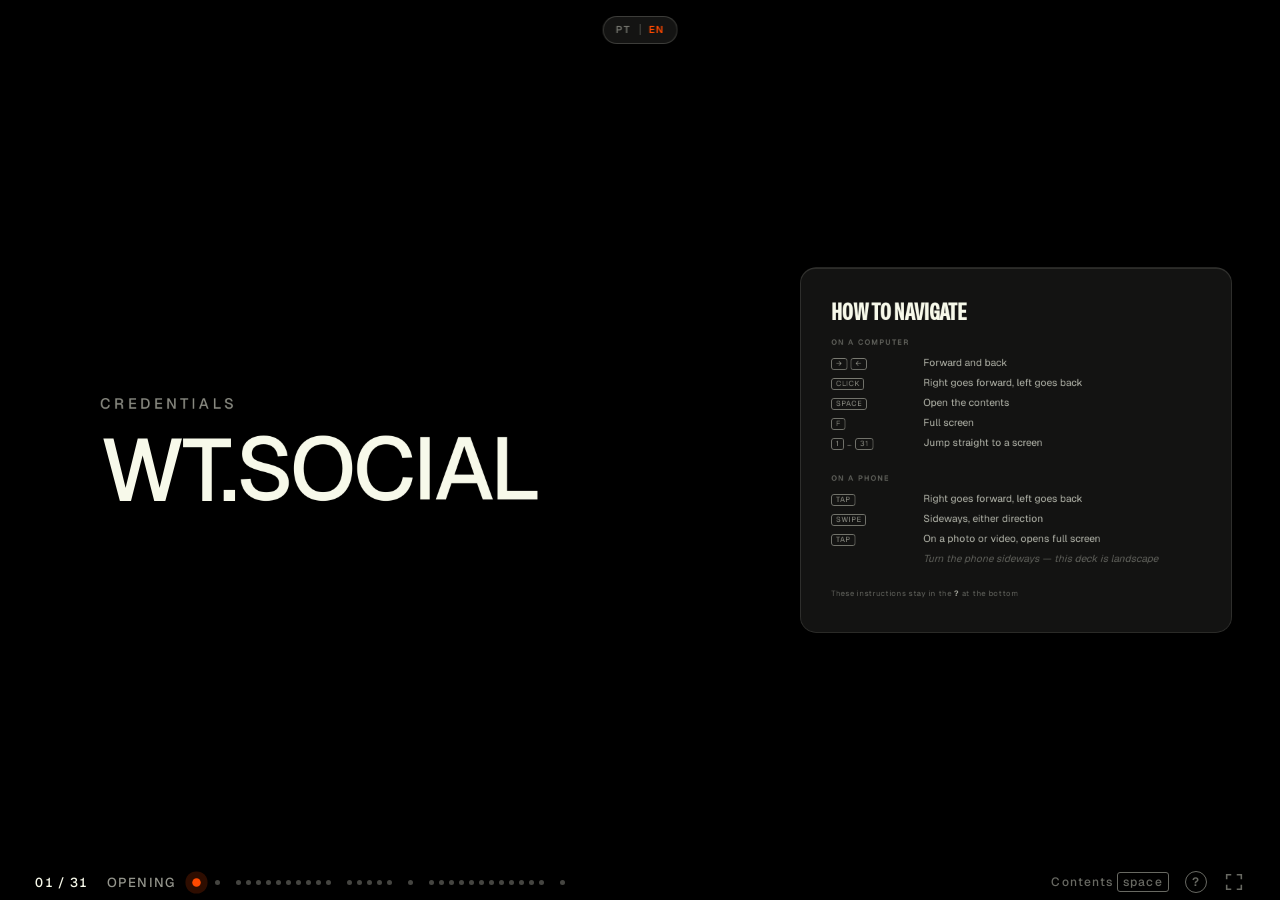
==== commit 0d1e183c: "Volta SOCIAL FIRST AGENCY e entram as telas de inteligencia e ferramentas A tela 3 recupera a compos" ====
--- a/index.html
+++ b/index.html
@@ -5,7 +5,7 @@
 <meta name="viewport" content="width=device-width,initial-scale=1">
 <title>WT.AG — Credenciais 2026</title>
 <meta name="description" content="Credenciais WT.AG 2026 — Social First Agency. Apresentação de slides.">
-<link rel="stylesheet" href="css/deck.css?v=197">
+<link rel="stylesheet" href="css/deck.css?v=204">
 </head>
 <body>
 
@@ -44,7 +44,7 @@
       <div class="nav__linha"><span class="nav__k"><kbd>clique</kbd></span><span class="nav__d">Direita avança, esquerda volta</span></div>
       <div class="nav__linha"><span class="nav__k"><kbd>espaço</kbd></span><span class="nav__d">Abrir o sumário</span></div>
       <div class="nav__linha"><span class="nav__k"><kbd>F</kbd></span><span class="nav__d">Tela cheia</span></div>
-      <div class="nav__linha"><span class="nav__k"><kbd>1</kbd>&#8230;<kbd>29</kbd></span><span class="nav__d">Ir direto para uma tela</span></div>
+      <div class="nav__linha"><span class="nav__k"><kbd>1</kbd>&#8230;<kbd>31</kbd></span><span class="nav__d">Ir direto para uma tela</span></div>
     </div>
     <div class="nav__bloco">
       <div class="nav__lab">No celular</div>
@@ -98,10 +98,8 @@
      português, e não presas ao mesmo topo. Daí os --cap 183,3 e 417,5. -->
 <section class="slide bg-laranja sobre-laranja" data-ato="wtag" data-tom="laranja" data-titulo="Social First Agency">
   <div class="escada display escada--forte l-chamada" data-stagger="90" data-delay="134">
-    <span class="ln" data-en-txt="SOCIAL FIRST LENS" data-en-x="42.8px" data-en-fs="301.8px" data-en-cap="138.1px"
-          style="--x:35.2px;--cap:150px;--fs:285px;color:var(--preto-wt)">LENTE SOCIAL FIRST</span>
-    <span class="ln" data-en-txt="360° SCOPE" data-en-x="366.4px" data-en-fs="301.8px" data-en-cap="380.4px"
-          style="--x:330.3px;--cap:380.35px;--fs:285px;color:var(--preto-wt)">ESCOPO 360°</span>
+    <span class="ln" style="--x:48px;--cap:44px;--fs:423px;color:var(--preto-wt)">SOCIAL FIRST</span>
+    <span class="ln" style="--x:401px;--cap:372px;--fs:423px;color:var(--preto-wt)">AGENCY</span>
   </div>
 
   <div class="abs l-apoio" style="left:48px;top:700px;width:310px;height:1.2px;background:rgba(0,0,0,.28);transform-origin:left" data-enter="scaleX" data-delay="300"></div>
@@ -406,23 +404,21 @@
     <svg width="700" height="700" viewBox="0 0 700 700" aria-hidden="true" focusable="false">
       <g stroke="#F7F9EA" stroke-opacity=".26" stroke-width="1">
     <line x1="350.0" y1="218.0" x2="350.0" y2="66.0"/>
-    <line x1="443.3" y1="256.7" x2="550.8" y2="149.2"/>
-    <line x1="482.0" y1="350.0" x2="634.0" y2="350.0"/>
-    <line x1="443.3" y1="443.3" x2="550.8" y2="550.8"/>
-    <line x1="350.0" y1="482.0" x2="350.0" y2="634.0"/>
-    <line x1="256.7" y1="443.3" x2="149.2" y2="550.8"/>
-    <line x1="218.0" y1="350.0" x2="66.0" y2="350.0"/>
-    <line x1="256.7" y1="256.7" x2="149.2" y2="149.2"/>
+    <line x1="453.2" y1="267.7" x2="572.0" y2="172.9"/>
+    <line x1="478.7" y1="379.4" x2="626.9" y2="413.2"/>
+    <line x1="407.3" y1="468.9" x2="473.2" y2="605.9"/>
+    <line x1="292.7" y1="468.9" x2="226.8" y2="605.9"/>
+    <line x1="221.3" y1="379.4" x2="73.1" y2="413.2"/>
+    <line x1="246.8" y1="267.7" x2="128.0" y2="172.9"/>
       </g>
       <g fill="#F7F9EA" fill-opacity=".5">
     <circle cx="350.0" cy="60.0" r="4.5"/>
-    <circle cx="555.1" cy="144.9" r="4.5"/>
-    <circle cx="640.0" cy="350.0" r="4.5"/>
-    <circle cx="555.1" cy="555.1" r="4.5"/>
-    <circle cx="350.0" cy="640.0" r="4.5"/>
-    <circle cx="144.9" cy="555.1" r="4.5"/>
-    <circle cx="60.0" cy="350.0" r="4.5"/>
-    <circle cx="144.9" cy="144.9" r="4.5"/>
+    <circle cx="576.7" cy="169.2" r="4.5"/>
+    <circle cx="632.7" cy="414.5" r="4.5"/>
+    <circle cx="475.8" cy="611.3" r="4.5"/>
+    <circle cx="224.2" cy="611.3" r="4.5"/>
+    <circle cx="67.3" cy="414.5" r="4.5"/>
+    <circle cx="123.3" cy="169.2" r="4.5"/>
       </g>
     </svg>
   </div>
@@ -439,25 +435,22 @@
     <div class="mandala__rot" data-foco-item data-f="1" data-enter="up" style="position:absolute;left:1290.0px;top:218.0px;--t:translateX(-50%) translateY(-50%);transform:var(--t);
          text-align:center;font-family:var(--font-sans);font-weight:500;font-size:21px;line-height:1.35;
          color:rgba(247,249,234,.92);white-space:nowrap"><span>Comunicação 360°</span></div>
-    <div class="mandala__rot" data-foco-item data-f="2" data-enter="up" style="position:absolute;left:1517.7px;top:312.3px;--t:translateX(0) translateY(-50%);transform:var(--t);
+    <div class="mandala__rot" data-foco-item data-f="2" data-enter="up" style="position:absolute;left:1541.7px;top:339.2px;--t:translateX(0) translateY(-50%);transform:var(--t);
          text-align:left;font-family:var(--font-sans);font-weight:500;font-size:21px;line-height:1.35;
          color:rgba(247,249,234,.92);white-space:nowrap"><span>Gestão de Redes Sociais</span><br><span class="mandala__sub" style="font-weight:300;font-size:16px;color:rgba(247,249,234,.66)">always on</span></div>
-    <div class="mandala__rot" data-foco-item data-f="3" data-enter="up" style="position:absolute;left:1612.0px;top:540.0px;--t:translateX(0) translateY(-50%);transform:var(--t);
+    <div class="mandala__rot" data-foco-item data-f="3" data-enter="up" style="position:absolute;left:1603.9px;top:611.7px;--t:translateX(0) translateY(-50%);transform:var(--t);
          text-align:left;font-family:var(--font-sans);font-weight:500;font-size:21px;line-height:1.35;
          color:rgba(247,249,234,.92);white-space:nowrap"><span>Mídia e Performance</span><br><span class="mandala__sub" style="font-weight:300;font-size:16px;color:rgba(247,249,234,.66)">on e off</span></div>
-    <div class="mandala__rot" data-foco-item data-f="4" data-enter="up" style="position:absolute;left:1517.7px;top:767.7px;--t:translateX(0) translateY(-50%);transform:var(--t);
+    <div class="mandala__rot" data-foco-item data-f="4" data-enter="up" style="position:absolute;left:1429.7px;top:830.1px;--t:translateX(0) translateY(-50%);transform:var(--t);
          text-align:left;font-family:var(--font-sans);font-weight:500;font-size:21px;line-height:1.35;
          color:rgba(247,249,234,.92);white-space:nowrap"><span>Social Listening e BI</span></div>
-    <div class="mandala__rot" data-foco-item data-f="5" data-enter="up" style="position:absolute;left:1290.0px;top:862.0px;--t:translateX(-50%) translateY(-50%);transform:var(--t);
-         text-align:center;font-family:var(--font-sans);font-weight:500;font-size:21px;line-height:1.35;
+    <div class="mandala__rot" data-foco-item data-f="5" data-enter="up" style="position:absolute;left:1150.3px;top:830.1px;--t:translateX(-100%) translateY(-50%);transform:var(--t);
+         text-align:right;font-family:var(--font-sans);font-weight:500;font-size:21px;line-height:1.35;
          color:rgba(247,249,234,.92);white-space:nowrap"><span>Influencer Marketing</span></div>
-    <div class="mandala__rot" data-foco-item data-f="6" data-enter="up" style="position:absolute;left:1062.3px;top:767.7px;--t:translateX(-100%) translateY(-50%);transform:var(--t);
-         text-align:right;font-family:var(--font-sans);font-weight:500;font-size:21px;line-height:1.35;
-         color:rgba(247,249,234,.92);white-space:nowrap"><span>Conteúdo e Criação</span></div>
-    <div class="mandala__rot" data-foco-item data-f="7" data-enter="up" style="position:absolute;left:968.0px;top:540.0px;--t:translateX(-100%) translateY(-50%);transform:var(--t);
+    <div class="mandala__rot" data-foco-item data-f="6" data-enter="up" style="position:absolute;left:976.1px;top:611.7px;--t:translateX(-100%) translateY(-50%);transform:var(--t);
          text-align:right;font-family:var(--font-sans);font-weight:500;font-size:21px;line-height:1.35;
          color:rgba(247,249,234,.92);white-space:nowrap"><span>IA Aplicada à Criação</span></div>
-    <div class="mandala__rot" data-foco-item data-f="8" data-enter="up" style="position:absolute;left:1062.3px;top:312.3px;--t:translateX(-100%) translateY(-50%);transform:var(--t);
+    <div class="mandala__rot" data-foco-item data-f="7" data-enter="up" style="position:absolute;left:1038.3px;top:339.2px;--t:translateX(-100%) translateY(-50%);transform:var(--t);
          text-align:right;font-family:var(--font-sans);font-weight:500;font-size:21px;line-height:1.35;
          color:rgba(247,249,234,.92);white-space:nowrap"><span>SEO e Busca</span></div>
   <div class="abs l-apoio" style="left:122px;top:502px;width:310px;height:1.2px;background:rgba(247,249,234,.3);transform-origin:left" data-enter="scaleX" data-delay="344"></div>
@@ -469,9 +462,8 @@
       <div class="mandala__ficha" data-f="3"><b>Mídia e Performance</b><span>Planejamento, compra e otimização de mídia, do digital ao offline, com a meta amarrada ao negócio.</span></div>
       <div class="mandala__ficha" data-f="4"><b>Social Listening e BI</b><span>Escuta das conversas e leitura dos dados para orientar a decisão, antes e depois da campanha.</span></div>
       <div class="mandala__ficha" data-f="5"><b>Influencer Marketing</b><span>Seleção, negociação e gestão de criadores, com a influência medida como mídia.</span></div>
-      <div class="mandala__ficha" data-f="6"><b>Conteúdo e Criação</b><span>Ideia, roteiro e produção: still, motion, stop motion e live action, do social ao filme.</span></div>
-      <div class="mandala__ficha" data-f="7"><b>IA Aplicada à Criação</b><span>Inteligência artificial dentro do processo criativo, da pesquisa à peça final.</span></div>
-      <div class="mandala__ficha" data-f="8"><b>SEO e Busca</b><span>Conteúdo e estrutura para a marca ser encontrada, nas buscas e dentro das plataformas.</span></div>
+      <div class="mandala__ficha" data-f="6"><b>IA Aplicada à Criação</b><span>Inteligência artificial dentro do processo criativo, da pesquisa à peça final.</span></div>
+      <div class="mandala__ficha" data-f="7"><b>SEO e Busca</b><span>Conteúdo e estrutura para a marca ser encontrada, nas buscas e dentro das plataformas.</span></div>
     </div>
   </div>
 
@@ -808,7 +800,109 @@
   <div class="marca-logo l-marcas" data-enter="fade" data-delay="705"><img src="assets/logo/wtag-branco.svg" alt="WT.AG"></div>
 </section>
 
-<!-- 16 ─ Divisor · Cultura e Cases -->
+<!-- 16 ─ WT.INTELLIGENCE -->
+<!-- Vem do deck do grupo (slide 35 do PDF de referência), com a estrutura de
+     layout mantida e a pele trocada para a nossa: creme, Special Gothic na
+     chamada, Geist no resto. Duas mudanças pedidas: o "Think" do canto saiu, e
+     "We Data Intelligence" virou WT.INTELLIGENCE.
+
+     A chamada da esquerda tem o corpo resolvido, não escolhido: a coluna vai de
+     x=72 até a régua em x=520, ou seja 408px, e a linha mais longa é que fixa o
+     tamanho — "Não é sobre ter" ocupa 4,904× o corpo → 83px. Em inglês a mais
+     longa é outra ("having the tool," a 5,078×) e o corpo cai para 80px.
+
+     ⚠ O prefixo WDI ainda quer dizer "We Data Intelligence". Ficou como estava
+     porque o pedido foi manter o resto do conteúdo por enquanto, mas é o
+     primeiro candidato a virar WTI quando vocês decidirem. -->
+<section class="slide bg-creme sobre-claro" data-ato="time" data-tom="claro" data-titulo="WT.INTELLIGENCE">
+  <div class="marca marca--tl l-marcas" data-enter="fade" data-delay="0">Credenciais</div>
+  <div class="marca marca--tr l-marcas" data-enter="fade" data-delay="0">2026</div>
+
+  <div class="int__regua l-visual" data-enter="scaleY" data-delay="90"></div>
+
+  <div class="abs l-chamada display escada--forte blk" data-en-txt="It's not about<br>having the tool,<br>but how<br>you use it" data-en-fs="70.4px" data-en-cap="678px"
+       style="--x:72px;--cap:667px;--fs:73.2px;--lh:1.05;font-family:var(--font-display);font-weight:400;text-transform:uppercase;color:var(--preto-wt)"
+       data-enter="up" data-delay="150">Não é sobre ter<br>a ferramenta,<br>mas sim como<br>usá-la</div>
+
+  <!-- as duas chaves e o rótulo no meio, como no original -->
+  <div class="int__fio l-visual" style="left:640px;top:186px;width:1px;height:300px" data-enter="scaleY" data-delay="230"></div>
+  <div class="int__fio l-visual" style="left:640px;top:186px;width:48px;height:1px" data-enter="scaleX" data-delay="260"></div>
+  <div class="int__fio l-visual" style="left:640px;top:348px;width:48px;height:1px" data-enter="scaleX" data-delay="275"></div>
+  <div class="int__fio l-visual" style="left:640px;top:594px;width:1px;height:250px" data-enter="scaleY" data-delay="230"></div>
+  <div class="int__fio l-visual" style="left:640px;top:682px;width:48px;height:1px" data-enter="scaleX" data-delay="290"></div>
+  <div class="int__fio l-visual" style="left:640px;top:844px;width:48px;height:1px" data-enter="scaleX" data-delay="305"></div>
+
+  <div class="abs l-chamada display escada--forte blk" style="--x:688px;--cap:477px;--fs:108px;--lh:1;font-family:var(--font-display);font-weight:400;text-transform:uppercase;color:var(--preto-wt)"
+       data-enter="up" data-delay="200">WT.INTELLIGENCE</div>
+
+  <div class="abs l-apoio" style="left:0;top:0;width:1920px;height:1080px" data-stagger="70" data-delay="330">
+    <div class="int__bloco" data-enter="up" style="left:688px;top:120px;height:132px">
+      <div class="int__nome"><b>WDI Consulting</b><span>Consultoria estratégica, com foco em insights e análises de mercado, marcas e canais</span></div>
+      <div class="int__sub" style="--cols:3"><i>Studies</i><i>Brands</i><i>Index Relevance</i><i>Audience</i><i>Drops</i><i>Consumer</i></div>
+    </div>
+    <div class="int__bloco" data-enter="up" style="left:688px;top:282px;height:132px">
+      <div class="int__nome"><b>WDI Competitive</b><span>Share of search, dinâmica competitiva, desempenho de R&amp;F, eficiência da compra de mídia</span></div>
+      <div class="int__sub" style="--cols:3"><i>Eficiência</i><i>R&amp;F</i><i>Search</i></div>
+    </div>
+    <div class="int__bloco" data-enter="up" style="left:688px;top:616px;height:132px">
+      <div class="int__nome"><b>WDI Relatoria</b><span>Dashboards, dados de concorrência, lançamentos, análises preditivas e customizadas</span></div>
+      <div class="int__sub" style="--cols:2"><i>Creative</i><i>Tracking</i><i>Pulse</i><i>Academy</i></div>
+    </div>
+    <div class="int__bloco" data-enter="up" style="left:688px;top:778px;height:132px">
+      <div class="int__nome"><b>WDI BI</b><span>Dashboards para análise de dados, identificando tendências e prevendo resultados</span></div>
+      <div class="int__sub" style="--cols:1"><i>Adhoc</i></div>
+    </div>
+  </div>
+
+  <div class="marca marca--bl marca--sm l-marcas" data-enter="fade" data-delay="700">Inteligência</div>
+  <div class="marca-logo l-marcas" data-enter="fade" data-delay="700"><img src="assets/logo/wtag-preto.svg" alt="WT.AG"></div>
+</section>
+
+<!-- 17 ─ Ferramentas -->
+<!-- Slide 36 do PDF de referência, mesma estrutura: chamada no pé da coluna da
+     esquerda, régua vertical, e as ferramentas em três colunas. O "Think" saiu.
+     As colunas são flex, e não posições absolutas: a altura de cada verbete
+     depende de quantas linhas o texto ocupa, e isso muda entre português e
+     inglês. Deixar o navegador empilhar é o que mantém o espaçamento igual nos
+     dois idiomas sem eu remedir nada. -->
+<section class="slide bg-creme sobre-claro" data-ato="time" data-tom="claro" data-titulo="Ferramentas">
+  <div class="marca marca--tl l-marcas" data-enter="fade" data-delay="0">Credenciais</div>
+  <div class="marca marca--tr l-marcas" data-enter="fade" data-delay="0">2026</div>
+
+  <div class="int__regua l-visual" data-enter="scaleY" data-delay="90"></div>
+
+  <div class="abs l-chamada display escada--forte blk" style="--x:72px;--cap:880px;--fs:85.9px;--lh:1;font-family:var(--font-display);font-weight:400;text-transform:uppercase;color:var(--preto-wt)"
+       data-enter="up" data-delay="150">Ferramentas</div>
+
+    <div class="ferr__col" style="left:620px" data-stagger="46" data-delay="150">
+      <div class="ferr__it" data-enter="up"><b>TGI</b><span>Hábitos e atitudes dos consumidores orientam a escolha de meios e momentos ideais, on/off.</span></div>
+      <div class="ferr__it" data-enter="up"><b>Monitor</b><span>Observação dos investimentos da categoria: onde investir e onde não investir.</span></div>
+      <div class="ferr__it" data-enter="up"><b>Digital Insights</b><span>Entende o comportamento do consumidor na vida digital, usando um database de 90 milhões de pessoas.</span></div>
+      <div class="ferr__it" data-enter="up"><b>Similar Web</b><span>Investimento e monitoramento das redes sociais; ajuda a entender como as marcas estão se comportando na “caixa preta” das plataformas.</span></div>
+      <div class="ferr__it" data-enter="up"><b>Answer the Public</b><span>Monitora os principais assuntos procurados pela audiência sobre diversos temas.</span></div>
+    </div>
+    <div class="ferr__col" style="left:1046px" data-stagger="46" data-delay="240">
+      <div class="ferr__it" data-enter="up"><b>Ibope Media Instar</b><span>Software para simulação em TV aberta e paga; orienta compras mais eficientes e assertivas.</span></div>
+      <div class="ferr__it" data-enter="up"><b>ADmedia</b><span>Planejamento, execução e pós-venda de TV; traz agilidade e excelência na execução tática.</span></div>
+      <div class="ferr__it" data-enter="up"><b>Google Analytics</b><span>Monitoramento de resultados das atividades digitais da marca.</span></div>
+      <div class="ferr__it" data-enter="up"><b>SemRush</b><span>Análise de SEO/SEM, marketing de conteúdo, pesquisa de concorrentes, pagamento por clique e ações em redes sociais.</span></div>
+      <div class="ferr__it" data-enter="up"><b>Buzzmonitor</b><span>Gestão de redes sociais: agendamento de publicações, relatórios completos e SAC para Meta, LinkedIn e Twitter. Também faz monitoramento avançado e atendimento omnichannel.</span></div>
+    </div>
+    <div class="ferr__col" style="left:1472px" data-stagger="46" data-delay="330">
+      <div class="ferr__it" data-enter="up"><b>Ibope Monitor Video Track / AD Vision</b><span>Audiência e horário de cada inserção de TV com precisão de minuto/segundo.</span></div>
+      <div class="ferr__it" data-enter="up"><b>TV de Performance</b><span>Avalia o resultado das inserções de TV, cruzando dados do VideoTrack com cadastro, vendas etc.</span></div>
+      <div class="ferr__it" data-enter="up"><b>Supermatrix</b><span>Plataforma para extração de dados e otimização dos relatórios de resultados de campanha.</span></div>
+      <div class="ferr__it" data-enter="up"><b>Stilingue</b><span>Monitoramento dos assuntos nas redes sociais, análise de sentimento, tamanho das marcas e engajamento — da marca e dos concorrentes.</span></div>
+      <div class="ferr__it" data-enter="up"><b>Task Row</b><span>Gestão de projetos e demandas online, para acompanhamento e aprovação das tarefas junto a clientes e parceiros.</span></div>
+      <div class="ferr__it" data-enter="up"><b>Hybrid.AI</b><span>Ferramenta de IA para produção de peças digitais em escala.</span></div>
+      <div class="ferr__it" data-enter="up"><b>WideLabs</b><span>Consultoria sobre IA proprietária, da primeira IA 100% nacional.</span></div>
+    </div>
+
+  <div class="marca marca--bl marca--sm l-marcas" data-enter="fade" data-delay="760">Inteligência</div>
+  <div class="marca-logo l-marcas" data-enter="fade" data-delay="760"><img src="assets/logo/wtag-preto.svg" alt="WT.AG"></div>
+</section>
+
+<!-- 18 ─ Divisor · Cultura e Cases -->
 <section class="slide bg-preto sobre-escuro" data-ato="wtag" data-tom="escuro" data-titulo="Divisor · Cultura e Cases">
   <div class="marca marca--tl l-marcas" data-enter="fade" data-delay="0">Credenciais</div>
   <div class="marca marca--tr l-marcas" data-enter="fade" data-delay="0">2026</div>
@@ -854,7 +948,7 @@
      seguem em PNG pequeno.
      ══════════════════════════════════════════════════════════════════════════ -->
 
-<!-- 17 ─ Capa · Magalu -->
+<!-- 19 ─ Capa · Magalu -->
 <section class="slide" data-ato="cases" data-tom="escuro" data-fundo="#000000" data-titulo="Capa · Magalu">
   <div class="capa-cli__fundo"><img data-lazy="assets/img/capas/magalu.jpg" data-lazy-m="assets/img/capas/magalu-m.jpg" alt=""></div>
   <div class="capa-cli__scrim"></div>
@@ -1049,7 +1143,7 @@
   <div class="marca-logo l-marcas" data-enter="fade" data-delay="700"><img src="assets/logo/wtag-branco.svg" alt="WT.AG"></div>
 </section>
 
-<!-- 20 ─ Capa · Keeta -->
+<!-- 22 ─ Capa · Keeta -->
 <section class="slide" style="--escuro:.63" data-ato="cases" data-tom="escuro" data-fundo="#000000" data-titulo="Capa · Keeta">
   <div class="capa-cli__fundo"><img data-lazy="assets/img/capas/keeta.jpg" data-lazy-m="assets/img/capas/keeta-m.jpg" alt=""></div>
   <div class="capa-cli__scrim"></div>
@@ -1324,7 +1418,7 @@
   <div class="marca-logo l-marcas" data-enter="fade" data-delay="700"><img src="assets/logo/wtag-branco.svg" alt="WT.AG"></div>
 </section>
 
-<!-- 24 ─ Capa · Bridgestone -->
+<!-- 26 ─ Capa · Bridgestone -->
 <section class="slide" data-ato="cases" data-tom="escuro" data-fundo="#000000" data-titulo="Capa · Bridgestone">
   <div class="capa-cli__fundo"><img data-lazy="assets/img/capas/bridgestone.jpg" data-lazy-m="assets/img/capas/bridgestone-m.jpg" alt=""></div>
   <div class="capa-cli__scrim"></div>
@@ -1455,7 +1549,7 @@
   <div class="marca-logo l-marcas" data-enter="fade" data-delay="700"><img src="assets/logo/wtag-branco.svg" alt="WT.AG"></div>
 </section>
 
-<!-- 26 ─ Capa · Multiplan -->
+<!-- 28 ─ Capa · Multiplan -->
 <section class="slide" data-ato="cases" data-tom="escuro" data-fundo="#000000" data-titulo="Capa · Multiplan">
   <div class="capa-cli__fundo"><img data-lazy="assets/img/capas/multiplan.jpg" data-lazy-m="assets/img/capas/multiplan-m.jpg" alt=""></div>
   <div class="capa-cli__scrim"></div>
@@ -1647,7 +1741,7 @@
   <div class="marca-logo l-marcas" data-enter="fade" data-delay="700"><img src="assets/logo/wtag-branco.svg" alt="WT.AG"></div>
 </section>
 
-<!-- 29 ─ Chamada Final -->
+<!-- 31 ─ Chamada Final -->
 <section class="slide bg-laranja sobre-laranja" data-ato="fecho" data-tom="laranja" data-titulo="Vamos construir juntos">
   <div class="cta__wrap">
     <div class="cta__head" data-enter="up" data-delay="84"><span>VAMOS CONSTRUIR</span><span>JUNTOS</span></div>
@@ -1687,7 +1781,7 @@
 <!-- ─────────────────────────────────────────────────────── sumário -->
 <div id="sumario">
   <h2 class="sum__t">Sumário</h2>
-  <p class="sum__sub">Credenciais WT.AG · 2026 · abertura e cinco atos, 29 telas</p>
+  <p class="sum__sub">Credenciais WT.AG · 2026 · abertura e cinco atos, 31 telas</p>
   <div class="sum__cols"></div>
   <div class="sum__foot">
     <span><kbd>↑</kbd> <kbd>↓</kbd> navegar</span>
@@ -1766,8 +1860,8 @@
 
 </div><!-- /#viewport -->
 
-<script src="js/deck.js?v=197"></script>
-<script src="js/i18n-dic.js?v=197"></script>
-<script src="js/i18n.js?v=197"></script>
+<script src="js/deck.js?v=204"></script>
+<script src="js/i18n-dic.js?v=204"></script>
+<script src="js/i18n.js?v=204"></script>
 </body>
 </html>
--- a/css/deck.css
+++ b/css/deck.css
@@ -1892,9 +1892,47 @@
 .mandala__rot[data-f="5"].is-foco ~ .mandala__painel .mandala__ficha[data-f="5"]{opacity:1}
 .mandala__rot[data-f="6"].is-foco ~ .mandala__painel .mandala__ficha[data-f="6"]{opacity:1}
 .mandala__rot[data-f="7"].is-foco ~ .mandala__painel .mandala__ficha[data-f="7"]{opacity:1}
-.mandala__rot[data-f="8"].is-foco ~ .mandala__painel .mandala__ficha[data-f="8"]{opacity:1}
 
 @media (prefers-reduced-motion:reduce){
   .mandala__rot,.mandala__apoio,.mandala__painel,.mandala__ficha{transition:none}
 }
 
+/* ============================================================================
+   INTELIGÊNCIA E FERRAMENTAS
+   Duas telas trazidas do deck do grupo: a estrutura de layout é a de lá, a
+   pele é a nossa. Fundo creme, Special Gothic na chamada, Geist no resto, e
+   nenhuma cor fora da paleta — o bloco escuro é o preto do brandbook, não o
+   cinza do original.
+   ========================================================================= */
+.int__regua{position:absolute;left:520px;top:72px;width:1px;height:936px;
+  background:rgba(0,0,0,.20);transform-origin:top center}
+.int__fio{position:absolute;background:rgba(0,0,0,.34)}
+.int__fio[data-enter="scaleY"]{transform-origin:top center}
+.int__fio[data-enter="scaleX"]{transform-origin:left center}
+
+.int__bloco{position:absolute;display:flex;align-items:stretch}
+.int__nome{width:440px;flex:none;background:var(--preto-wt);color:var(--creme-wt);
+  display:flex;align-items:center;gap:24px;padding:0 28px}
+.int__nome b{flex:none;width:120px;font-family:var(--font-sans);font-weight:500;
+  font-size:20px;line-height:1.15}
+.int__nome span{font-family:var(--font-sans);font-weight:300;font-size:14.5px;
+  line-height:1.4;color:rgba(247,249,234,.86)}
+/* A caixa clara é contorno, não preenchimento: sobre creme um preenchimento
+   claro não se distinguiria do fundo, e o brandbook não tem um segundo tom de
+   creme para isso. */
+.int__sub{width:720px;flex:none;border:1px solid rgba(0,0,0,.26);border-left:0;
+  display:flex;flex-wrap:wrap;align-content:center;justify-content:center;
+  gap:12px 0;padding:12px 16px}
+/* A referência usa 3 colunas quando são 3 ou 6 itens, 2 quando são 4 e uma só
+   quando é um. O número vem do próprio bloco, em --cols. */
+.int__sub i{font-style:normal;width:calc(100% / var(--cols,3));text-align:center;
+  font-family:var(--font-sans);font-weight:500;font-size:16px;line-height:1.2;
+  color:var(--preto-wt)}
+
+.ferr__col{position:absolute;top:118px;width:362px;
+  display:flex;flex-direction:column;gap:19px}
+.ferr__it b{display:block;font-family:var(--font-sans);font-weight:500;
+  font-size:17px;line-height:1.2;color:var(--preto-wt);margin:0 0 5px}
+.ferr__it span{display:block;font-family:var(--font-sans);font-weight:300;
+  font-size:14px;line-height:1.45;color:rgba(0,0,0,.74)}
+
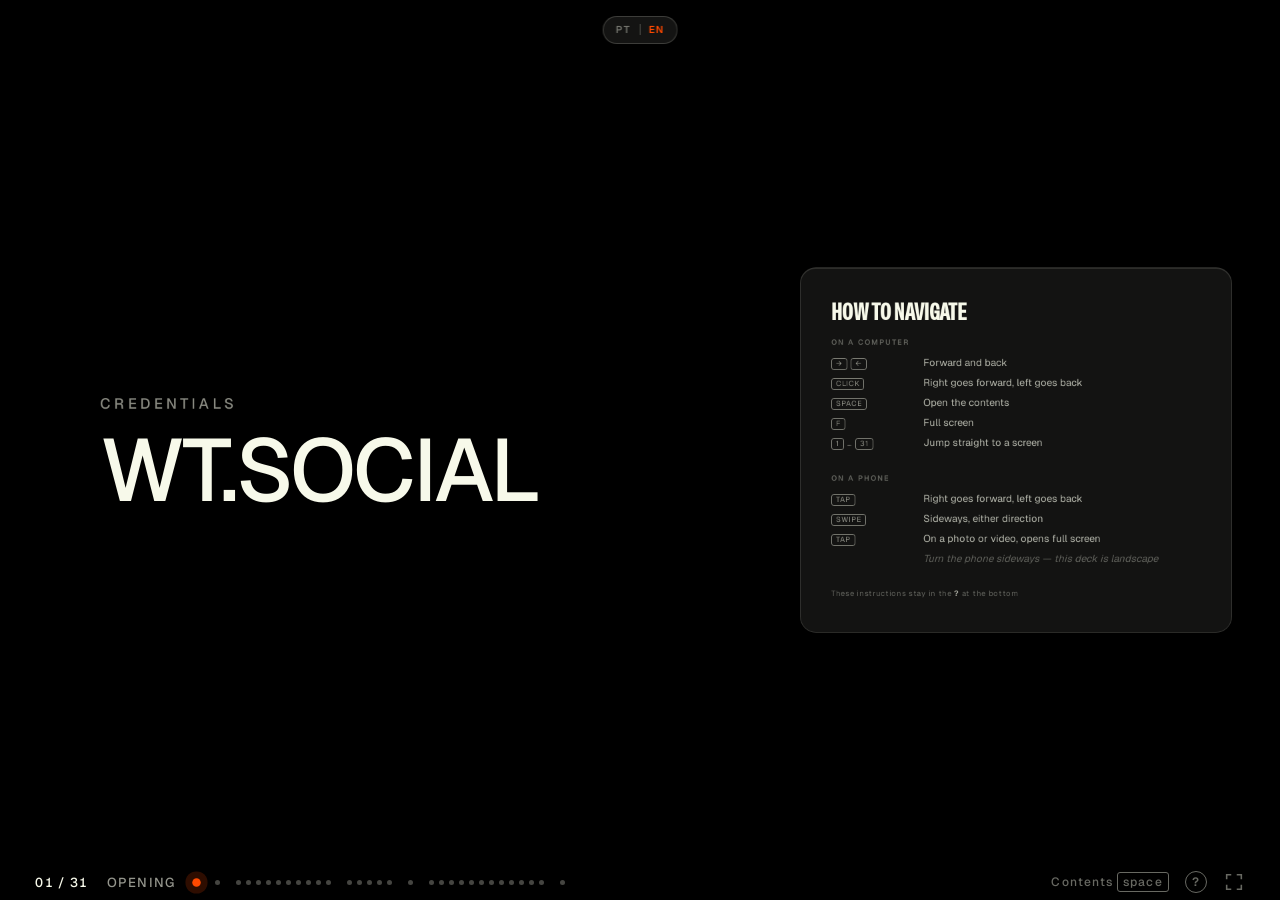
==== commit 7cd00197: "Bilhões abreviados como B nas capas de cliente, em PT e EN Os cinco big numbers de bilhões das capas" ====
--- a/index.html
+++ b/index.html
@@ -5,7 +5,7 @@
 <meta name="viewport" content="width=device-width,initial-scale=1">
 <title>WT.AG — Credenciais 2026</title>
 <meta name="description" content="Credenciais WT.AG 2026 — Social First Agency. Apresentação de slides.">
-<link rel="stylesheet" href="css/deck.css?v=204">
+<link rel="stylesheet" href="css/deck.css?v=221">
 </head>
 <body>
 
@@ -102,11 +102,10 @@
     <span class="ln" style="--x:401px;--cap:372px;--fs:423px;color:var(--preto-wt)">AGENCY</span>
   </div>
 
-  <div class="abs l-apoio" style="left:48px;top:700px;width:310px;height:1.2px;background:rgba(0,0,0,.28);transform-origin:left" data-enter="scaleX" data-delay="300"></div>
-
-  <div class="abs l-apoio blk" style="--x:48px;--cap:748px;--fs:26px;--lh:1.42;width:1100px;font-family:var(--font-sans);font-weight:300;color:var(--preto-wt)"
+
+  <div class="abs l-apoio blk" style="--x:48px;--cap:748px;--fs:26px;--lh:1.42;width:1100px;text-wrap:balance;font-family:var(--font-sans);font-weight:300;color:var(--preto-wt)"
        data-enter="up" data-delay="350">Social não é canal. É a camada estrutural onde marcas constroem relevância, influenciam cultura e geram crescimento.</div>
-  <div class="abs l-apoio blk" style="--x:1226px;--cap:748px;--fs:26px;--lh:1.42;width:646px;font-family:var(--font-sans);font-weight:500;color:var(--preto-wt)"
+  <div class="abs l-apoio blk" style="--x:1226px;--cap:748px;--fs:26px;--lh:1.42;width:646px;text-wrap:balance;font-family:var(--font-sans);font-weight:500;color:var(--preto-wt)"
        data-enter="up" data-delay="400">Social como ponto de partida.<br>Resultado como consequência.</div>
 
   <div class="marca marca--bl marca--sm l-marcas" data-enter="fade" data-delay="50">Credenciais</div>
@@ -364,114 +363,134 @@
   </div>
 </section>
 
-<!-- 10 ─ O Que Fazemos · a mandala das frentes -->
-<!-- Direcional do Lucas (21.09): "antes de Estrutura, uma mandala (usar de base
-     layout do hub) com tudo que nós fazemos, em todas as frentes."
-
-     A composição é herdada do antigo slide "Hub de Soluções": arte radial à
-     direita, coluna de texto à esquerda em Geist Medium 44,3px nas mesmas
-     coordenadas (125,7 / 303 / 361 / 420), filete de 310×1,2 em y=502 e dois
-     blocos de apoio em 551 e 713. A cadência de entrada também é a de lá.
-
-     A ARTE, porém, é nova e é vetor — não o PNG antigo. Três razões: o texto
-     precisa passar pelo i18n (um PNG não traduz), o PDF sai leve e vetorial, e
-     mudar um raio vira mudar um número. Só os anéis, os raios e as pontas estão
-     em SVG; os rótulos são divs, para herdarem a mesma métrica de fonte do resto
-     do deck e serem traduzidos como qualquer outro texto.
-
-     A geometria diz a tese: o CENTRO é a lente (social first, em laranja chapado
-     com texto preto, como manda a paleta) e os RAIOS são o escopo 360. Oito
-     frentes a 45°, rótulos num raio de 300 a partir do centro em (1290, 540),
-     ancorados para fora — à esquerda do texto quando o raio aponta para a
-     esquerda, à direita quando aponta para a direita. -->
+<!-- 10 ─ O Que Fazemos · a mandala -->
+<!-- Refaz a mandala no molde da referência do grupo: disco no centro, setores em
+     coroa, serviços em duas faixas radiais e o nome de cada grupo do lado de
+     fora, ligado por um filete. No meio, o logotipo da WT.AG.
+
+     O AGRUPAMENTO é o assunto da tela, e não a lista. Os 25 serviços foram
+     lidos por afinidade de mercado e caíram em cinco frentes; o ângulo de cada
+     setor é proporcional ao número de serviços dele (360° ÷ 25 = 14,4° por
+     serviço), então o desenho já conta onde a agência tem mais repertório.
+     Nenhum tom inventado: os setores usam o mesmo creme da paleta, variando só
+     a opacidade numa rampa de .05 a .15 — é o que separa um setor do vizinho
+     sem introduzir cinza nenhum.
+
+     Os serviços alternam entre duas faixas (r=252 e r=352) porque na mesma
+     faixa os rótulos se encostariam: no maior setor, sete itens em 100,8°
+     deixariam 14,4° entre vizinhos, e alternando a distância dobra.
+
+     Os rótulos dos grupos ficam em r=382, e não colados no anel: com 356 eles
+     encostavam na coroa (só 26px de folga). Em 382 são 52px, e o limite é o
+     lado leste — 1250+382 mais 200px de rótulo dá 1832, a 16px da margem.
+
+     A mandala mora à DIREITA, com a coluna de texto à esquerda nas mesmas
+     coordenadas do antigo hub. O raio externo caiu de 430 para 330 e o centro
+     foi para x=1250 justamente por causa dessa coluna: com o desenho centrado
+     no palco, os rótulos do lado oeste entravam por cima do texto.
+
+     O HOVER aqui só aumenta a bolinha — a ficha de descrição saiu a pedido. O
+     item cresce pelo PONTO, e não por scale no bloco, porque o rótulo ao lado
+     tem de continuar legível no mesmo corpo. -->
 <section class="slide bg-preto sobre-escuro" data-ato="wtag" data-tom="escuro" data-fundo="#000000" data-titulo="O Que Fazemos">
   <div class="marca marca--tl l-marcas" data-enter="fade" data-delay="0">Credenciais</div>
   <div class="marca marca--tr l-marcas" data-enter="fade" data-delay="0">2026</div>
 
-  <!-- anéis -->
-  <div class="abs l-fundo" data-enter="fade" data-delay="0" style="left:940px;top:190px;width:700px;height:700px">
-    <svg width="700" height="700" viewBox="0 0 700 700" aria-hidden="true" focusable="false">
-      <g fill="none" stroke="#F7F9EA">
-        <circle cx="350" cy="350" r="290" stroke-opacity=".18"/>
-        <circle cx="350" cy="350" r="205" stroke-opacity=".17" stroke-dasharray="2 8"/>
-        <circle cx="350" cy="350" r="124" stroke-opacity=".22"/>
+  <div class="abs l-fundo" data-enter="fade" data-delay="0" style="left:0;top:0;width:1920px;height:1080px">
+    <svg width="1920" height="1080" viewBox="0 0 1920 1080" aria-hidden="true" focusable="false">
+      <g>
+    <path d="M1255.7,410.1 L1264.4,210.3 A330.0,330.0 0 0,1 1481.1,304.5 L1341.0,447.2 A130.0,130.0 0 0,0 1255.7,410.1 Z" fill="#F7F9EA" fill-opacity="0.05"/>
+    <path d="M1348.8,455.5 L1500.8,325.5 A330.0,330.0 0 0,1 1565.5,636.8 L1374.3,578.1 A130.0,130.0 0 0,0 1348.8,455.5 Z" fill="#F7F9EA" fill-opacity="0.075"/>
+    <path d="M1370.5,588.8 L1555.8,664.0 A330.0,330.0 0 0,1 1131.9,848.1 L1203.5,661.4 A130.0,130.0 0 0,0 1370.5,588.8 Z" fill="#F7F9EA" fill-opacity="0.1"/>
+    <path d="M1193.1,656.9 L1105.5,836.7 A330.0,330.0 0 0,1 924.3,487.0 L1121.7,519.1 A130.0,130.0 0 0,0 1193.1,656.9 Z" fill="#F7F9EA" fill-opacity="0.125"/>
+    <path d="M1124.0,508.0 L930.1,458.8 A330.0,330.0 0 0,1 1235.6,210.3 L1244.3,410.1 A130.0,130.0 0 0,0 1124.0,508.0 Z" fill="#F7F9EA" fill-opacity="0.15"/>
+      </g>
+      <g fill="none" stroke="#F7F9EA" stroke-opacity=".16" stroke-width="1">
+        <circle cx="1250" cy="540" r="330"/>
+        <circle cx="1250" cy="540" r="130"/>
+      </g>
+      <g stroke="#F7F9EA" stroke-opacity=".28" stroke-width="1">
+    <line x1="1383.9" y1="231.8" x2="1399.0" y2="197.0"/>
+    <line x1="1579.0" y1="471.6" x2="1616.2" y2="463.9"/>
+    <line x1="1383.9" y1="848.2" x2="1399.0" y2="883.0"/>
+    <line x1="951.7" y1="694.6" x2="917.9" y2="712.1"/>
+    <line x1="1038.0" y1="279.4" x2="1014.0" y2="249.9"/>
+      </g>
+      <g>
+    <circle cx="1264.9" cy="354.6" r="1.6" fill="#F7F9EA" fill-opacity=".35"/>
+    <circle cx="1371.9" cy="259.3" r="1.6" fill="#F7F9EA" fill-opacity=".35"/>
+    <circle cx="1375.3" cy="402.6" r="1.6" fill="#F7F9EA" fill-opacity=".35"/>
+    <circle cx="1492.2" cy="353.0" r="1.6" fill="#F7F9EA" fill-opacity=".35"/>
+    <circle cx="1424.4" cy="475.2" r="1.6" fill="#F7F9EA" fill-opacity=".35"/>
+    <circle cx="1555.6" cy="523.5" r="1.6" fill="#F7F9EA" fill-opacity=".35"/>
+    <circle cx="1430.3" cy="585.6" r="1.6" fill="#F7F9EA" fill-opacity=".35"/>
+    <circle cx="1523.8" cy="676.6" r="1.6" fill="#F7F9EA" fill-opacity=".35"/>
+    <circle cx="1387.1" cy="665.7" r="1.6" fill="#F7F9EA" fill-opacity=".35"/>
+    <circle cx="1409.8" cy="801.0" r="1.6" fill="#F7F9EA" fill-opacity=".35"/>
+    <circle cx="1299.6" cy="719.3" r="1.6" fill="#F7F9EA" fill-opacity=".35"/>
+    <circle cx="1247.2" cy="846.0" r="1.6" fill="#F7F9EA" fill-opacity=".35"/>
+    <circle cx="1197.1" cy="718.3" r="1.6" fill="#F7F9EA" fill-opacity=".35"/>
+    <circle cx="1098.7" cy="806.0" r="1.6" fill="#F7F9EA" fill-opacity=".35"/>
+    <circle cx="1115.9" cy="668.9" r="1.6" fill="#F7F9EA" fill-opacity=".35"/>
+    <circle cx="978.3" cy="680.8" r="1.6" fill="#F7F9EA" fill-opacity=".35"/>
+    <circle cx="1067.4" cy="575.2" r="1.6" fill="#F7F9EA" fill-opacity=".35"/>
+    <circle cx="945.4" cy="510.3" r="1.6" fill="#F7F9EA" fill-opacity=".35"/>
+    <circle cx="1073.0" cy="482.8" r="1.6" fill="#F7F9EA" fill-opacity=".35"/>
+    <circle cx="997.5" cy="367.2" r="1.6" fill="#F7F9EA" fill-opacity=".35"/>
+    <circle cx="1132.6" cy="395.7" r="1.6" fill="#F7F9EA" fill-opacity=".35"/>
+    <circle cx="1132.2" cy="257.6" r="1.6" fill="#F7F9EA" fill-opacity=".35"/>
+    <circle cx="1223.6" cy="295.4" r="1.6" fill="#F7F9EA" fill-opacity=".35"/>
       </g>
     </svg>
   </div>
 
-  <!-- raios e pontas · a íris abre do centro para fora, que é o gesto da lente -->
-  <div class="abs l-visual" data-enter="iris" data-delay="109" style="left:940px;top:190px;width:700px;height:700px">
-    <svg width="700" height="700" viewBox="0 0 700 700" aria-hidden="true" focusable="false">
-      <g stroke="#F7F9EA" stroke-opacity=".26" stroke-width="1">
-    <line x1="350.0" y1="218.0" x2="350.0" y2="66.0"/>
-    <line x1="453.2" y1="267.7" x2="572.0" y2="172.9"/>
-    <line x1="478.7" y1="379.4" x2="626.9" y2="413.2"/>
-    <line x1="407.3" y1="468.9" x2="473.2" y2="605.9"/>
-    <line x1="292.7" y1="468.9" x2="226.8" y2="605.9"/>
-    <line x1="221.3" y1="379.4" x2="73.1" y2="413.2"/>
-    <line x1="246.8" y1="267.7" x2="128.0" y2="172.9"/>
-      </g>
-      <g fill="#F7F9EA" fill-opacity=".5">
-    <circle cx="350.0" cy="60.0" r="4.5"/>
-    <circle cx="576.7" cy="169.2" r="4.5"/>
-    <circle cx="632.7" cy="414.5" r="4.5"/>
-    <circle cx="475.8" cy="611.3" r="4.5"/>
-    <circle cx="224.2" cy="611.3" r="4.5"/>
-    <circle cx="67.3" cy="414.5" r="4.5"/>
-    <circle cx="123.3" cy="169.2" r="4.5"/>
-      </g>
-    </svg>
-  </div>
-
-  <!-- o centro: a lente. Laranja chapado, texto preto (seção 3.2). -->
-  <div class="abs l-visual display mandala__nucleo" data-enter="pop" data-delay="180"
-       style="left:1166px;top:416px;width:248px;height:248px;border-radius:50%;
-       background:var(--laranja-wt);display:flex;align-items:center;justify-content:center;
-       font-family:var(--font-display);font-weight:400;text-transform:uppercase;
-       font-size:68px;line-height:.84;text-align:center;color:var(--preto-wt)">SOCIAL<br>FIRST</div>
-
-  <!-- rótulos das frentes -->
-  <div class="abs l-apoio mandala__rotulos" style="left:0;top:0;width:1920px;height:1080px" data-stagger="52" data-delay="420" data-foco>
-    <div class="mandala__rot" data-foco-item data-f="1" data-enter="up" style="position:absolute;left:1290.0px;top:218.0px;--t:translateX(-50%) translateY(-50%);transform:var(--t);
-         text-align:center;font-family:var(--font-sans);font-weight:500;font-size:21px;line-height:1.35;
-         color:rgba(247,249,234,.92);white-space:nowrap"><span>Comunicação 360°</span></div>
-    <div class="mandala__rot" data-foco-item data-f="2" data-enter="up" style="position:absolute;left:1541.7px;top:339.2px;--t:translateX(0) translateY(-50%);transform:var(--t);
-         text-align:left;font-family:var(--font-sans);font-weight:500;font-size:21px;line-height:1.35;
-         color:rgba(247,249,234,.92);white-space:nowrap"><span>Gestão de Redes Sociais</span><br><span class="mandala__sub" style="font-weight:300;font-size:16px;color:rgba(247,249,234,.66)">always on</span></div>
-    <div class="mandala__rot" data-foco-item data-f="3" data-enter="up" style="position:absolute;left:1603.9px;top:611.7px;--t:translateX(0) translateY(-50%);transform:var(--t);
-         text-align:left;font-family:var(--font-sans);font-weight:500;font-size:21px;line-height:1.35;
-         color:rgba(247,249,234,.92);white-space:nowrap"><span>Mídia e Performance</span><br><span class="mandala__sub" style="font-weight:300;font-size:16px;color:rgba(247,249,234,.66)">on e off</span></div>
-    <div class="mandala__rot" data-foco-item data-f="4" data-enter="up" style="position:absolute;left:1429.7px;top:830.1px;--t:translateX(0) translateY(-50%);transform:var(--t);
-         text-align:left;font-family:var(--font-sans);font-weight:500;font-size:21px;line-height:1.35;
-         color:rgba(247,249,234,.92);white-space:nowrap"><span>Social Listening e BI</span></div>
-    <div class="mandala__rot" data-foco-item data-f="5" data-enter="up" style="position:absolute;left:1150.3px;top:830.1px;--t:translateX(-100%) translateY(-50%);transform:var(--t);
-         text-align:right;font-family:var(--font-sans);font-weight:500;font-size:21px;line-height:1.35;
-         color:rgba(247,249,234,.92);white-space:nowrap"><span>Influencer Marketing</span></div>
-    <div class="mandala__rot" data-foco-item data-f="6" data-enter="up" style="position:absolute;left:976.1px;top:611.7px;--t:translateX(-100%) translateY(-50%);transform:var(--t);
-         text-align:right;font-family:var(--font-sans);font-weight:500;font-size:21px;line-height:1.35;
-         color:rgba(247,249,234,.92);white-space:nowrap"><span>IA Aplicada à Criação</span></div>
-    <div class="mandala__rot" data-foco-item data-f="7" data-enter="up" style="position:absolute;left:1038.3px;top:339.2px;--t:translateX(-100%) translateY(-50%);transform:var(--t);
-         text-align:right;font-family:var(--font-sans);font-weight:500;font-size:21px;line-height:1.35;
-         color:rgba(247,249,234,.92);white-space:nowrap"><span>SEO e Busca</span></div>
-  <div class="abs l-apoio" style="left:122px;top:502px;width:310px;height:1.2px;background:rgba(247,249,234,.3);transform-origin:left" data-enter="scaleX" data-delay="344"></div>
-  <div class="abs l-apoio mandala__apoio" style="left:128px;top:calc(551px - 0.145*24px);font-family:var(--font-sans);font-weight:300;font-size:24px;line-height:1.33;color:rgba(247,249,234,.86)" data-enter="up" data-delay="378">Não é uma lista de serviços.<br>É o mesmo olhar aplicado<br>a todas as frentes.</div>
-  <div class="abs l-apoio mandala__apoio" style="left:128px;top:calc(713px - 0.145*22px);font-family:var(--font-sans);font-weight:300;font-size:22px;line-height:1.36;color:rgba(247,249,234,.86)" data-enter="up" data-delay="428">O escopo é 360.<br>A lente é social.</div>
-    <div class="mandala__painel" aria-hidden="true">
-      <div class="mandala__ficha" data-f="1"><b>Comunicação 360°</b><span>Da estratégia à execução, em todos os pontos de contato — on e off, com o mesmo olhar.</span></div>
-      <div class="mandala__ficha" data-f="2"><b>Gestão de Redes Sociais</b><span>Presença diária: conteúdo, comunidade e resposta em tempo real, no ritmo de cada plataforma.</span></div>
-      <div class="mandala__ficha" data-f="3"><b>Mídia e Performance</b><span>Planejamento, compra e otimização de mídia, do digital ao offline, com a meta amarrada ao negócio.</span></div>
-      <div class="mandala__ficha" data-f="4"><b>Social Listening e BI</b><span>Escuta das conversas e leitura dos dados para orientar a decisão, antes e depois da campanha.</span></div>
-      <div class="mandala__ficha" data-f="5"><b>Influencer Marketing</b><span>Seleção, negociação e gestão de criadores, com a influência medida como mídia.</span></div>
-      <div class="mandala__ficha" data-f="6"><b>IA Aplicada à Criação</b><span>Inteligência artificial dentro do processo criativo, da pesquisa à peça final.</span></div>
-      <div class="mandala__ficha" data-f="7"><b>SEO e Busca</b><span>Conteúdo e estrutura para a marca ser encontrada, nas buscas e dentro das plataformas.</span></div>
-    </div>
-  </div>
-
-  <!-- coluna de texto · mesmas coordenadas do Hub de Soluções -->
-  <div class="abs l-chamada" style="left:0;top:0;width:1920px;height:1080px" data-stagger="80" data-delay="235">
+  <div class="mand__nucleo l-visual" data-enter="pop" data-delay="120">
+    <img src="assets/logo/wtag-branco.svg" alt="WT.AG">
+  </div>
+
+  <!-- coluna de texto à esquerda, nas mesmas coordenadas do antigo hub -->
+  <div class="abs l-chamada" style="left:0;top:0;width:1920px;height:1080px" data-stagger="80" data-delay="180">
     <div class="mandala__ln" data-enter="up" style="position:absolute;left:125.7px;top:calc(303px - 0.145*44.3px);font-family:var(--font-sans);font-weight:500;font-size:44.3px;line-height:1;color:var(--creme-wt)">Tudo o que uma marca</div>
     <div class="mandala__ln" data-enter="up" style="position:absolute;left:125.7px;top:calc(361px - 0.145*44.3px);font-family:var(--font-sans);font-weight:500;font-size:44.3px;line-height:1;color:var(--creme-wt)">precisa, visto pela</div>
     <div class="mandala__ln" data-enter="up" style="position:absolute;left:125.7px;top:calc(420px - 0.145*44.3px);font-family:var(--font-sans);font-weight:500;font-size:44.3px;line-height:1;color:var(--creme-wt)">lente do social.</div>
+  </div>
+  <div class="abs l-apoio" style="left:122px;top:502px;width:310px;height:1.2px;background:rgba(247,249,234,.3);transform-origin:left" data-enter="scaleX" data-delay="300"></div>
+  <div class="abs l-apoio" style="left:128px;top:calc(551px - 0.145*24px);width:400px;text-wrap:balance;font-family:var(--font-sans);font-weight:300;font-size:24px;line-height:1.33;color:rgba(247,249,234,.86)" data-enter="up" data-delay="340">Não é uma lista de serviços. É o mesmo olhar aplicado a todas as frentes.</div>
+  <div class="abs l-apoio" style="left:128px;top:calc(713px - 0.145*22px);font-family:var(--font-sans);font-weight:300;font-size:22px;line-height:1.36;color:rgba(247,249,234,.86)" data-enter="up" data-delay="380">O escopo é 360.<br>A lente é social.</div>
+
+  <div class="abs l-apoio mand__pista" style="left:0;top:0;width:1920px;height:1080px;--realce:1;--recuo:1"
+       data-stagger="34" data-delay="300" data-foco>
+    <div class="mand__it" data-foco-item data-g="0" data-enter="up" style="left:1264.9px;top:345.6px"><i class="mand__dot"></i><span>Estratégia &amp; Inteligência</span></div>
+    <div class="mand__it" data-foco-item data-g="0" data-enter="up" style="left:1371.9px;top:250.3px"><i class="mand__dot"></i><span>Consumer Insights</span></div>
+    <div class="mand__it" data-foco-item data-g="0" data-enter="up" style="left:1375.3px;top:393.6px"><i class="mand__dot"></i><span>Startup Thinking</span></div>
+    <div class="mand__it" data-foco-item data-g="1" data-enter="up" style="left:1492.2px;top:344.0px"><i class="mand__dot"></i><span>Mídia Programática</span></div>
+    <div class="mand__it" data-foco-item data-g="1" data-enter="up" style="left:1424.4px;top:466.2px"><i class="mand__dot"></i><span>Campaign LP</span></div>
+    <div class="mand__it" data-foco-item data-g="1" data-enter="up" style="left:1555.6px;top:514.5px"><i class="mand__dot"></i><span>OOH</span></div>
+    <div class="mand__it" data-foco-item data-g="1" data-enter="up" style="left:1430.3px;top:576.6px"><i class="mand__dot"></i><span>TV</span></div>
+    <div class="mand__it" data-foco-item data-g="2" data-enter="up" style="left:1523.8px;top:667.6px"><i class="mand__dot"></i><span>Conteúdo Social</span></div>
+    <div class="mand__it" data-foco-item data-g="2" data-enter="up" style="left:1387.1px;top:656.7px"><i class="mand__dot"></i><span>Editoria Digital</span></div>
+    <div class="mand__it" data-foco-item data-g="2" data-enter="up" style="left:1409.8px;top:792.0px"><i class="mand__dot"></i><span>Cultura Digital</span></div>
+    <div class="mand__it" data-foco-item data-g="2" data-enter="up" style="left:1299.6px;top:710.3px"><i class="mand__dot"></i><span>Branded content</span></div>
+    <div class="mand__it" data-foco-item data-g="2" data-enter="up" style="left:1247.2px;top:837.0px"><i class="mand__dot"></i><span>Influência Orgânica</span></div>
+    <div class="mand__it" data-foco-item data-g="2" data-enter="up" style="left:1197.1px;top:709.3px"><i class="mand__dot"></i><span>Gestão Comunidades</span></div>
+    <div class="mand__it" data-foco-item data-g="3" data-enter="up" style="left:1098.7px;top:797.0px"><i class="mand__dot"></i><span>Ativação</span></div>
+    <div class="mand__it" data-foco-item data-g="3" data-enter="up" style="left:1115.9px;top:659.9px"><i class="mand__dot"></i><span>PR Stunt</span></div>
+    <div class="mand__it" data-foco-item data-g="3" data-enter="up" style="left:978.3px;top:671.8px"><i class="mand__dot"></i><span>Sponsorship</span></div>
+    <div class="mand__it" data-foco-item data-g="3" data-enter="up" style="left:1067.4px;top:566.2px"><i class="mand__dot"></i><span>Ações Promocionais</span></div>
+    <div class="mand__it" data-foco-item data-g="3" data-enter="up" style="left:945.4px;top:501.3px"><i class="mand__dot"></i><span>Campanha Personalizada</span></div>
+    <div class="mand__it" data-foco-item data-g="4" data-enter="up" style="left:1073.0px;top:473.8px"><i class="mand__dot"></i><span>Varejo / CTA</span></div>
+    <div class="mand__it" data-foco-item data-g="4" data-enter="up" style="left:997.5px;top:358.2px"><i class="mand__dot"></i><span>Merchan</span></div>
+    <div class="mand__it" data-foco-item data-g="4" data-enter="up" style="left:1132.6px;top:386.7px"><i class="mand__dot"></i><span>E-commerce</span></div>
+    <div class="mand__it" data-foco-item data-g="4" data-enter="up" style="left:1132.2px;top:248.6px"><i class="mand__dot"></i><span>CRM</span></div>
+    <div class="mand__it" data-foco-item data-g="4" data-enter="up" style="left:1223.6px;top:286.4px"><i class="mand__dot"></i><span>Operação sob Demanda</span></div>
+  </div>
+
+  <div class="abs l-chamada" style="left:0;top:0;width:1920px;height:1080px" data-stagger="90" data-delay="240">
+    <div class="mand__grupo" data-enter="up" style="left:1402.2px;top:189.6px;transform:translateX(0) translateY(-50%);text-align:left">Inteligência &amp; Planejamento</div>
+    <div class="mand__grupo" data-enter="up" style="left:1624.0px;top:462.3px;transform:translateX(0) translateY(-50%);text-align:left">Mídia &amp; Performance</div>
+    <div class="mand__grupo" data-enter="up" style="left:1402.2px;top:890.4px;transform:translateX(0) translateY(-50%);text-align:left">Social &amp; Conteúdo</div>
+    <div class="mand__grupo" data-enter="up" style="left:910.8px;top:715.7px;transform:translateX(-100%) translateY(-50%);text-align:right">Marca &amp; Ativação</div>
+    <div class="mand__grupo" data-enter="up" style="left:1008.9px;top:243.7px;transform:translateX(-100%) translateY(-50%);text-align:right">Varejo &amp; Relacionamento</div>
   </div>
 
   <div class="marca marca--bl marca--sm l-marcas" data-enter="fade" data-delay="820">O que fazemos</div>
@@ -820,27 +839,49 @@
 
   <div class="int__regua l-visual" data-enter="scaleY" data-delay="90"></div>
 
-  <div class="abs l-chamada display escada--forte blk" data-en-txt="It's not about<br>having the tool,<br>but how<br>you use it" data-en-fs="70.4px" data-en-cap="678px"
-       style="--x:72px;--cap:667px;--fs:73.2px;--lh:1.05;font-family:var(--font-display);font-weight:400;text-transform:uppercase;color:var(--preto-wt)"
-       data-enter="up" data-delay="150">Não é sobre ter<br>a ferramenta,<br>mas sim como<br>usá-la</div>
-
-  <!-- as duas chaves e o rótulo no meio, como no original -->
-  <div class="int__fio l-visual" style="left:640px;top:186px;width:1px;height:300px" data-enter="scaleY" data-delay="230"></div>
-  <div class="int__fio l-visual" style="left:640px;top:186px;width:48px;height:1px" data-enter="scaleX" data-delay="260"></div>
-  <div class="int__fio l-visual" style="left:640px;top:348px;width:48px;height:1px" data-enter="scaleX" data-delay="275"></div>
-  <div class="int__fio l-visual" style="left:640px;top:594px;width:1px;height:250px" data-enter="scaleY" data-delay="230"></div>
-  <div class="int__fio l-visual" style="left:640px;top:682px;width:48px;height:1px" data-enter="scaleX" data-delay="290"></div>
-  <div class="int__fio l-visual" style="left:640px;top:844px;width:48px;height:1px" data-enter="scaleX" data-delay="305"></div>
-
-  <div class="abs l-chamada display escada--forte blk" style="--x:688px;--cap:477px;--fs:108px;--lh:1;font-family:var(--font-display);font-weight:400;text-transform:uppercase;color:var(--preto-wt)"
-       data-enter="up" data-delay="200">WT.INTELLIGENCE</div>
+  <!-- Vira escada de verdade: cada linha é um .ln, e é isso que traz junto as
+       duas coisas pedidas — o traçado (o .escada.display .ln está na lista que
+       recebe -webkit-text-stroke de 2,67px na cor da própria letra) e a roleta,
+       porque .escada .ln já é alvo dela como em todo lettering do deck.
+       Corpo 62 (era 73,2) e passo de 64 entre maiúsculas (era 76,9): mais
+       apertado, como pedido. O passo não desce mais que isso porque o til do
+       "Ã" e o acento do "É" sobem 0,217·fs acima da maiúscula — em 62 isso dá
+       13,5px, e com passo 64 o acento nasce 6,5px abaixo da linha de base de
+       cima. Em 56 ele entraria na linha anterior.
+       A âncora vertical é a BASE DO ÚLTIMO BOX, em y=894: a linha de base da
+       última linha pousa ali. Como a altura de maiúscula em 62px é 44,02, o
+       --cap da última é 894 − 44,02 = 850, e as outras sobem de 64 em 64.
+       Vale para os dois idiomas porque o corpo é o mesmo nos dois. -->
+  <div class="escada display escada--forte l-chamada int__chamada" data-stagger="70" data-delay="150">
+    <span class="ln" data-en-txt="IT&#39;S NOT ABOUT" data-en-x="69.2px" style="--x:69.2px;--cap:658px;--fs:62px;color:var(--preto-wt)">NÃO É SOBRE TER</span>
+    <span class="ln" data-en-txt="HAVING THE TOOL," data-en-x="69.2px" style="--x:71.5px;--cap:722px;--fs:62px;color:var(--preto-wt)">A FERRAMENTA,</span>
+    <span class="ln" data-en-txt="BUT HOW" data-en-x="69.2px" style="--x:69.3px;--cap:786px;--fs:62px;color:var(--preto-wt)">MAS SIM COMO</span>
+    <span class="ln" data-en-txt="YOU USE IT" data-en-x="72.1px" style="--x:69.3px;--cap:850px;--fs:62px;color:var(--preto-wt)">USÁ-LA</span>
+  </div>
+
+  <!-- Uma linha vertical só, contínua, no lugar das duas chaves partidas: elas
+       deixavam um vão justamente ao lado do WT.INTELLIGENCE. Os fios passam de
+       1px para 2px — no creme, 1px a 34% quase não se via. -->
+  <div class="int__fio l-visual" style="left:640px;top:186px;width:2px;height:642px" data-enter="scaleY" data-delay="230"></div>
+  <div class="int__fio l-visual" style="left:640px;top:186px;width:48px;height:2px" data-enter="scaleX" data-delay="260"></div>
+  <div class="int__fio l-visual" style="left:640px;top:332px;width:48px;height:2px" data-enter="scaleX" data-delay="275"></div>
+  <div class="int__fio l-visual" style="left:640px;top:682px;width:48px;height:2px" data-enter="scaleX" data-delay="290"></div>
+  <div class="int__fio l-visual" style="left:640px;top:828px;width:48px;height:2px" data-enter="scaleX" data-delay="305"></div>
+
+  <!-- O --cap 463 não é estética: a altura de maiúscula em 124px é 88,04, o vão
+       entre o par de cima (que fecha em 398) e o de baixo (que abre em 616) é
+       218, e centrar a TINTA nesse vão dá 398 + (218−88,04)/2 = 462,98. Antes,
+       em 451, sobravam 53px em cima e 77 embaixo. -->
+  <div class="escada display escada--forte l-chamada int__marca" data-stagger="0" data-delay="200">
+    <span class="ln" data-en-x="686.1px" style="--x:686.1px;--cap:463px;--fs:124px;color:var(--preto-wt)">WT.INTELLIGENCE</span>
+  </div>
 
   <div class="abs l-apoio" style="left:0;top:0;width:1920px;height:1080px" data-stagger="70" data-delay="330">
     <div class="int__bloco" data-enter="up" style="left:688px;top:120px;height:132px">
       <div class="int__nome"><b>WDI Consulting</b><span>Consultoria estratégica, com foco em insights e análises de mercado, marcas e canais</span></div>
       <div class="int__sub" style="--cols:3"><i>Studies</i><i>Brands</i><i>Index Relevance</i><i>Audience</i><i>Drops</i><i>Consumer</i></div>
     </div>
-    <div class="int__bloco" data-enter="up" style="left:688px;top:282px;height:132px">
+    <div class="int__bloco" data-enter="up" style="left:688px;top:266px;height:132px">
       <div class="int__nome"><b>WDI Competitive</b><span>Share of search, dinâmica competitiva, desempenho de R&amp;F, eficiência da compra de mídia</span></div>
       <div class="int__sub" style="--cols:3"><i>Eficiência</i><i>R&amp;F</i><i>Search</i></div>
     </div>
@@ -848,7 +889,7 @@
       <div class="int__nome"><b>WDI Relatoria</b><span>Dashboards, dados de concorrência, lançamentos, análises preditivas e customizadas</span></div>
       <div class="int__sub" style="--cols:2"><i>Creative</i><i>Tracking</i><i>Pulse</i><i>Academy</i></div>
     </div>
-    <div class="int__bloco" data-enter="up" style="left:688px;top:778px;height:132px">
+    <div class="int__bloco" data-enter="up" style="left:688px;top:762px;height:132px">
       <div class="int__nome"><b>WDI BI</b><span>Dashboards para análise de dados, identificando tendências e prevendo resultados</span></div>
       <div class="int__sub" style="--cols:1"><i>Adhoc</i></div>
     </div>
@@ -869,10 +910,11 @@
   <div class="marca marca--tl l-marcas" data-enter="fade" data-delay="0">Credenciais</div>
   <div class="marca marca--tr l-marcas" data-enter="fade" data-delay="0">2026</div>
 
-  <div class="int__regua l-visual" data-enter="scaleY" data-delay="90"></div>
-
-  <div class="abs l-chamada display escada--forte blk" style="--x:72px;--cap:880px;--fs:85.9px;--lh:1;font-family:var(--font-display);font-weight:400;text-transform:uppercase;color:var(--preto-wt)"
-       data-enter="up" data-delay="150">Ferramentas</div>
+  <div class="int__regua int__regua--larga l-visual" data-enter="scaleY" data-delay="90"></div>
+
+  <div class="escada display escada--forte l-chamada ferr__chamada" data-stagger="0" data-delay="150">
+    <span class="ln" data-en-x="70.7px" style="--x:67.6px;--cap:862px;--fs:98px;color:var(--preto-wt)">Ferramentas</span>
+  </div>
 
     <div class="ferr__col" style="left:620px" data-stagger="46" data-delay="150">
       <div class="ferr__it" data-enter="up"><b>TGI</b><span>Hábitos e atitudes dos consumidores orientam a escolha de meios e momentos ideais, on/off.</span></div>
@@ -956,22 +998,28 @@
   <div class="marca marca--tr l-marcas sobre-escuro" data-enter="fade" data-delay="0">2026</div>
 
     <div class="abs l-visual capa-cli__logo" data-enter="pop" data-delay="140"
-         style="z-index:5;left:72px;top:306.6px;width:396.6px;height:86.7px">
+         style="z-index:5;left:72px;top:274.6px;width:396.6px;height:86.7px">
       <img data-lazy="assets/img/logos-capas/magalu.png" data-lazy-m="assets/img/logos-capas/magalu-m.png" alt="Magalu" style="width:100%;height:100%;display:block">
     </div>
 
   <div class="abs l-apoio" data-enter="scaleX" data-delay="300"
-       style="z-index:5;left:72px;top:470px;width:160px;height:2px;background:var(--laranja-wt);transform-origin:left"></div>
-
-  <div class="abs l-chamada rl-alvo rl-caixa" style="z-index:5;left:72px;top:calc(512px - 0.145*40px);
+       style="z-index:5;left:72px;top:446px;width:160px;height:2px;background:var(--laranja-wt);transform-origin:left"></div>
+
+  <div class="abs l-chamada rl-alvo rl-caixa capa-cli__ctx" style="z-index:5;left:72px;top:calc(488px - 0.145*40px);
        font-family:var(--font-display);font-weight:400;text-transform:uppercase;
        font-size:40px;line-height:1;color:var(--creme-wt);white-space:nowrap"
        data-delay="330" data-rl-dur="620" data-rl-stagger="46" data-rl-voltas="2">INFLUÊNCIA E VAREJO</div>
 
   <div class="abs l-apoio blk" data-enter="up" data-delay="430"
-       style="z-index:5;--x:72px;--cap:600px;--fs:25px;--lh:1.45;width:720px;font-family:var(--font-sans);font-weight:300;color:rgba(247,249,234,.92)">Um dos maiores ecossistemas de varejo do Brasil: mais de 1.200 lojas, presença em 20 estados e cerca de 33 milhões de clientes ativos.</div>
-
-  <div class="marca-logo l-marcas" data-enter="fade" data-delay="560"><img src="assets/logo/wtag-branco.svg" alt="WT.AG"></div>
+       style="z-index:5;--x:72px;--cap:566px;--fs:22px;--lh:1.5;width:980px;text-wrap:balance;font-family:var(--font-sans);font-weight:300;color:rgba(247,249,234,.92)">O Magalu é um dos maiores ecossistemas de varejo e tecnologia do Brasil, integrando <b>lojas físicas, e-commerce, marketplace, logística, fintech e publicidade</b>. Em 2025, movimentou <b>R$ 64,7 bilhões em vendas</b>, mantendo presença nacional e uma das maiores operações digitais do varejo brasileiro.</div>
+
+  <div class="capa-cli__nums l-apoio" data-stagger="70" data-delay="520">
+    <div class="capa-cli__num" data-enter="up"><b>R$ 64,7 B</b><span>em vendas</span></div>
+    <div class="capa-cli__num" data-enter="up"><b>R$ 44,3 B</b><span>no digital</span></div>
+    <div class="capa-cli__num" data-enter="up"><b>1.246</b><span>lojas</span></div>
+  </div>
+
+  <div class="marca-logo l-marcas" data-enter="fade" data-delay="760"><img src="assets/logo/wtag-branco.svg" alt="WT.AG"></div>
 </section>
 
 <!-- A17/B1 · acento: azul Magalu — pedido explícito no PDF -->
@@ -1151,22 +1199,28 @@
   <div class="marca marca--tr l-marcas sobre-escuro" data-enter="fade" data-delay="0">2026</div>
 
     <div class="abs l-visual capa-cli__logo" data-enter="pop" data-delay="140"
-         style="z-index:5;left:72px;top:280.7px;width:260.7px;height:138.6px">
+         style="z-index:5;left:72px;top:248.7px;width:260.7px;height:138.6px">
       <img data-lazy="assets/img/logos-capas/keeta.png" data-lazy-m="assets/img/logos-capas/keeta-m.png" alt="Keeta" style="width:100%;height:100%;display:block">
     </div>
 
   <div class="abs l-apoio" data-enter="scaleX" data-delay="300"
-       style="z-index:5;left:72px;top:470px;width:160px;height:2px;background:var(--laranja-wt);transform-origin:left"></div>
-
-  <div class="abs l-chamada rl-alvo rl-caixa" style="z-index:5;left:72px;top:calc(512px - 0.145*40px);
+       style="z-index:5;left:72px;top:446px;width:160px;height:2px;background:var(--laranja-wt);transform-origin:left"></div>
+
+  <div class="abs l-chamada rl-alvo rl-caixa capa-cli__ctx" style="z-index:5;left:72px;top:calc(488px - 0.145*40px);
        font-family:var(--font-display);font-weight:400;text-transform:uppercase;
        font-size:40px;line-height:1;color:var(--creme-wt);white-space:nowrap"
        data-delay="330" data-rl-dur="620" data-rl-stagger="46" data-rl-voltas="2">DELIVERY E MARKETPLACE</div>
 
   <div class="abs l-apoio blk" data-enter="up" data-delay="430"
-       style="z-index:5;--x:72px;--cap:600px;--fs:25px;--lh:1.45;width:720px;font-family:var(--font-sans);font-weight:300;color:rgba(247,249,234,.92)">A operação brasileira da chinesa Meituan, uma das maiores plataformas de delivery do mundo. Chegou ao país com R$ 5,6 bilhões anunciados para cinco anos.</div>
-
-  <div class="marca-logo l-marcas" data-enter="fade" data-delay="560"><img src="assets/logo/wtag-branco.svg" alt="WT.AG"></div>
+       style="z-index:5;--x:72px;--cap:566px;--fs:22px;--lh:1.5;width:980px;text-wrap:balance;font-family:var(--font-sans);font-weight:300;color:rgba(247,249,234,.92)">A Keeta é a operação internacional da <b>Meituan</b>, uma das maiores plataformas de tecnologia e serviços locais da China, com mais de <b>800 milhões de usuários transacionando anualmente</b>. O Brasil é uma das prioridades de expansão global do grupo.</div>
+
+  <div class="capa-cli__nums l-apoio" data-stagger="70" data-delay="520">
+    <div class="capa-cli__num" data-enter="up"><b>US$ 1 B</b><span>de investimento no Brasil</span></div>
+    <div class="capa-cli__num" data-enter="up"><b>+800 mi</b><span>de usuários</span></div>
+    <div class="capa-cli__num" data-enter="up"><b>RMB 364,9 B</b><span>de receita anual</span></div>
+  </div>
+
+  <div class="marca-logo l-marcas" data-enter="fade" data-delay="760"><img src="assets/logo/wtag-branco.svg" alt="WT.AG"></div>
 </section>
 
 <!-- A17/B1 · acento: verde da campanha (key visual verde+amarelo) -->
@@ -1426,26 +1480,32 @@
   <div class="marca marca--tr l-marcas sobre-escuro" data-enter="fade" data-delay="0">2026</div>
 
     <div class="abs l-visual capa-cli__logo" data-enter="pop" data-delay="140"
-         style="z-index:5;left:72px;top:306.9px;width:431px;height:86.2px">
+         style="z-index:5;left:72px;top:274.9px;width:431px;height:86.2px">
       <img data-lazy="assets/img/logos-capas/bridgestone.svg" data-lazy-m="assets/img/logos-capas/bridgestone.svg" alt="Bridgestone" style="width:100%;height:100%;display:block">
     </div>
     <div class="abs l-visual capa-cli__logo" data-enter="pop" data-delay="140"
-         style="z-index:5;left:575px;top:322.1px;width:380.4px;height:55.8px">
+         style="z-index:5;left:575px;top:290.1px;width:380.4px;height:55.8px">
       <img data-lazy="assets/img/logos-capas/firestone.svg" data-lazy-m="assets/img/logos-capas/firestone.svg" alt="Firestone" style="width:100%;height:100%;display:block">
     </div>
 
   <div class="abs l-apoio" data-enter="scaleX" data-delay="300"
-       style="z-index:5;left:72px;top:470px;width:160px;height:2px;background:var(--laranja-wt);transform-origin:left"></div>
-
-  <div class="abs l-chamada rl-alvo rl-caixa" style="z-index:5;left:72px;top:calc(512px - 0.145*40px);
+       style="z-index:5;left:72px;top:446px;width:160px;height:2px;background:var(--laranja-wt);transform-origin:left"></div>
+
+  <div class="abs l-chamada rl-alvo rl-caixa capa-cli__ctx" style="z-index:5;left:72px;top:calc(488px - 0.145*40px);
        font-family:var(--font-display);font-weight:400;text-transform:uppercase;
        font-size:40px;line-height:1;color:var(--creme-wt);white-space:nowrap"
        data-delay="330" data-rl-dur="620" data-rl-stagger="46" data-rl-voltas="2">PNEUS E MOBILIDADE</div>
 
   <div class="abs l-apoio blk" data-enter="up" data-delay="430"
-       style="z-index:5;--x:72px;--cap:600px;--fs:25px;--lh:1.45;width:720px;font-family:var(--font-sans);font-weight:300;color:rgba(247,249,234,.92)">Bridgestone e Firestone, do maior fabricante de pneus do mundo: presença em mais de 150 países e duas fábricas no Brasil. A Firestone soma mais de 95 anos de história por aqui.</div>
-
-  <div class="marca-logo l-marcas" data-enter="fade" data-delay="560"><img src="assets/logo/wtag-branco.svg" alt="WT.AG"></div>
+       style="z-index:5;--x:72px;--cap:566px;--fs:22px;--lh:1.5;width:980px;text-wrap:balance;font-family:var(--font-sans);font-weight:300;color:rgba(247,249,234,.92)">Bridgestone e Firestone fazem parte de um dos maiores grupos globais de pneus e mobilidade, com forte presença industrial, comercial e automotiva no Brasil. A operação brasileira atende tanto o mercado de reposição quanto <b>montadoras</b>, reunindo uma estrutura relevante de produção e desenvolvimento no país.</div>
+
+  <div class="capa-cli__nums l-apoio" data-stagger="70" data-delay="520">
+    <div class="capa-cli__num" data-enter="up"><b>+5 mil</b><span>colaboradores</span></div>
+    <div class="capa-cli__num" data-enter="up"><b>4</b><span>unidades industriais</span></div>
+    <div class="capa-cli__num" data-enter="up"><b>2 + 2</b><span>fábricas de pneus e de bandas de rodagem</span></div>
+  </div>
+
+  <div class="marca-logo l-marcas" data-enter="fade" data-delay="760"><img src="assets/logo/wtag-branco.svg" alt="WT.AG"></div>
 </section>
 
 <!-- Acento: o vermelho da marca (matiz 349°) clareado até 5,2:1 contra o scrim.
@@ -1557,22 +1617,29 @@
   <div class="marca marca--tr l-marcas sobre-escuro" data-enter="fade" data-delay="0">2026</div>
 
     <div class="abs l-visual capa-cli__logo" data-enter="pop" data-delay="140"
-         style="z-index:5;left:72px;top:296.9px;width:510.2px;height:106.1px">
+         style="z-index:5;left:72px;top:264.9px;width:510.2px;height:106.1px">
       <img data-lazy="assets/img/logos-capas/multiplan.png" data-lazy-m="assets/img/logos-capas/multiplan-m.png" alt="Multiplan" style="width:100%;height:100%;display:block">
     </div>
 
   <div class="abs l-apoio" data-enter="scaleX" data-delay="300"
-       style="z-index:5;left:72px;top:470px;width:160px;height:2px;background:var(--laranja-wt);transform-origin:left"></div>
-
-  <div class="abs l-chamada rl-alvo rl-caixa" style="z-index:5;left:72px;top:calc(512px - 0.145*40px);
+       style="z-index:5;left:72px;top:446px;width:160px;height:2px;background:var(--laranja-wt);transform-origin:left"></div>
+
+  <div class="abs l-chamada rl-alvo rl-caixa capa-cli__ctx" style="z-index:5;left:72px;top:calc(488px - 0.145*40px);
        font-family:var(--font-display);font-weight:400;text-transform:uppercase;
        font-size:40px;line-height:1;color:var(--creme-wt);white-space:nowrap"
        data-delay="330" data-rl-dur="620" data-rl-stagger="46" data-rl-voltas="2">SHOPPING E IMOBILIÁRIO</div>
 
   <div class="abs l-apoio blk" data-enter="up" data-delay="430"
-       style="z-index:5;--x:72px;--cap:600px;--fs:25px;--lh:1.45;width:720px;font-family:var(--font-sans);font-weight:300;color:rgba(247,249,234,.92)">Uma das maiores empresas de shopping centers do país: 20 shoppings, dois complexos de torres corporativas e mais de 30 empreendimentos imobiliários construídos.</div>
-
-  <div class="marca-logo l-marcas" data-enter="fade" data-delay="560"><img src="assets/logo/wtag-branco.svg" alt="WT.AG"></div>
+       style="z-index:5;--x:72px;--cap:566px;--fs:22px;--lh:1.5;width:980px;text-wrap:balance;font-family:var(--font-sans);font-weight:300;color:rgba(247,249,234,.92)">A Multiplan é uma das maiores e mais relevantes empresas de shopping centers do Brasil, com ativos localizados em alguns dos principais mercados consumidores do país. Seu portfólio combina varejo, entretenimento, serviços e experiência.</div>
+
+  <div class="capa-cli__nums l-apoio" data-stagger="70" data-delay="520">
+    <div class="capa-cli__num" data-enter="up"><b>20</b><span>shoppings</span></div>
+    <div class="capa-cli__num" data-enter="up"><b>~6.000</b><span>operações</span></div>
+    <div class="capa-cli__num" data-enter="up"><b>R$ 26,8 B</b><span>em vendas</span></div>
+    <div class="capa-cli__num" data-enter="up"><b>905,9 mil m²</b><span>de ABL</span></div>
+  </div>
+
+  <div class="marca-logo l-marcas" data-enter="fade" data-delay="760"><img src="assets/logo/wtag-branco.svg" alt="WT.AG"></div>
 </section>
 
 <!-- BARRASHOPPINGSUL ─ BarraShoppingSul · Now New Barra! ─────────────────────────────────────────
@@ -1860,8 +1927,8 @@
 
 </div><!-- /#viewport -->
 
-<script src="js/deck.js?v=204"></script>
-<script src="js/i18n-dic.js?v=204"></script>
-<script src="js/i18n.js?v=204"></script>
+<script src="js/deck.js?v=221"></script>
+<script src="js/i18n-dic.js?v=221"></script>
+<script src="js/i18n.js?v=221"></script>
 </body>
 </html>
--- a/css/deck.css
+++ b/css/deck.css
@@ -1845,56 +1845,37 @@
   font-size:12px;letter-spacing:.1em;text-transform:none;color:var(--acento)}
 
 /* ============================================================================
-   MANDALA · o rótulo sob o cursor e a ficha do serviço
-   O contêiner cobre o palco inteiro só para posicionar; quem recebe o cursor
-   são os rótulos, senão a caixa invisível engoliria o hover de tudo que está
-   embaixo.
-   O rótulo cresce por CORPO. A translação que o ancora ao raio vive no
-   transform inline, então o scale() do [data-foco] genérico não o alcança (e
-   nem deve: arrancaria o rótulo do lugar). Mesma saída dos KPIs de case.
+   MANDALA · setores, serviços e o ponto que cresce no cursor
+   O item é um bloco de largura fixa centrado por margem negativa, e NÃO por
+   transform: o [data-foco] do deck escreve transform nos itens, e se a
+   centragem morasse ali o item saltaria de lugar ao receber o cursor. Com
+   --realce e --recuo em 1 o scale genérico fica neutro e quem cresce é só o
+   ponto — o rótulo continua no mesmo corpo, que é o que o mantém legível.
    ========================================================================= */
-.mandala__rotulos{pointer-events:none}
-.mandala__rot{pointer-events:auto;cursor:default;
-  transition:opacity 170ms ease,font-size 210ms var(--ease)}
-.mandala__sub{font-size:.76em}
-.mandala__rotulos.tem-foco .mandala__rot.is-foco{font-size:25px}
-
-/* O texto de apoio sai de cena enquanto a ficha está em cena: os dois ocupam a
-   mesma coluna, e sobrepor seria ilegível mesmo com o desfoque do vidro. */
-.mandala__apoio{transition:opacity 190ms ease}
-.mandala__rot.is-foco ~ .mandala__apoio{opacity:0}
-
-/* Vidro na mesma receita da pílula de navegação: 9% de creme, borda a 20% e
-   blur de 14px com um toque de saturação.
-   A altura não é escolhida: a maior ficha mede 83px de descrição (três linhas em
-   360px, e o pior caso é o mesmo nos dois idiomas) mais 28 de título e 14 de
-   respiro = 125, com 46 de folga em cima e embaixo → 218. Fixa, e não ajustada
-   ao conteúdo, para a caixa não pular de tamanho de um rótulo para o outro.
-   Raio 52 = 24% de 218, a menor dimensão (regra 2.5). */
-.mandala__painel{position:absolute;left:118px;top:528px;width:440px;height:218px;
-  border-radius:52px;pointer-events:none;opacity:0;
-  background:rgba(247,249,234,.09);
-  border:1px solid rgba(247,249,234,.2);
-  -webkit-backdrop-filter:blur(14px) saturate(1.2);
-  backdrop-filter:blur(14px) saturate(1.2);
-  transition:opacity 210ms ease}
-.mandala__rot.is-foco ~ .mandala__painel{opacity:1}
-.mandala__ficha{position:absolute;left:40px;top:46px;width:360px;opacity:0;
-  transition:opacity 190ms ease}
-.mandala__ficha b{display:block;font-family:var(--font-sans);font-weight:500;
-  font-size:23px;line-height:1.2;color:var(--creme-wt);margin:0 0 14px}
-.mandala__ficha span{display:block;font-family:var(--font-sans);font-weight:300;
-  font-size:19px;line-height:1.45;color:rgba(247,249,234,.84)}
-.mandala__rot[data-f="1"].is-foco ~ .mandala__painel .mandala__ficha[data-f="1"]{opacity:1}
-.mandala__rot[data-f="2"].is-foco ~ .mandala__painel .mandala__ficha[data-f="2"]{opacity:1}
-.mandala__rot[data-f="3"].is-foco ~ .mandala__painel .mandala__ficha[data-f="3"]{opacity:1}
-.mandala__rot[data-f="4"].is-foco ~ .mandala__painel .mandala__ficha[data-f="4"]{opacity:1}
-.mandala__rot[data-f="5"].is-foco ~ .mandala__painel .mandala__ficha[data-f="5"]{opacity:1}
-.mandala__rot[data-f="6"].is-foco ~ .mandala__painel .mandala__ficha[data-f="6"]{opacity:1}
-.mandala__rot[data-f="7"].is-foco ~ .mandala__painel .mandala__ficha[data-f="7"]{opacity:1}
+.mand__nucleo{position:absolute;left:1136px;top:426px;width:228px;height:228px;
+  border-radius:50%;background:#000;display:grid;place-items:center}
+.mand__nucleo img{width:148px;height:auto;display:block}
+
+.mand__pista{pointer-events:none}
+.mand__it{position:absolute;width:94px;margin-left:-47px;text-align:center;
+  pointer-events:auto;cursor:default;transition:opacity 170ms ease}
+.mand__dot{display:block;width:10px;height:10px;margin:0 auto 7px;border-radius:50%;
+  background:var(--creme-wt);
+  transition:transform 210ms var(--ease),background 170ms ease}
+.mand__it span{display:block;font-family:var(--font-sans);font-weight:500;
+  font-size:12px;line-height:1.24;color:rgba(247,249,234,.88);
+  transition:color 170ms ease}
+.mand__pista.tem-foco .mand__it.is-foco .mand__dot{transform:scale(2.4);background:var(--laranja-wt)}
+.mand__pista.tem-foco .mand__it.is-foco span{color:var(--creme-wt)}
+
+.mand__grupo{position:absolute;font-family:var(--font-display);font-weight:400;
+  text-transform:uppercase;font-size:21px;line-height:1.1;letter-spacing:.005em;
+  color:var(--creme-wt);width:200px;white-space:normal}
+.mand__grupo[style*="translateX(-100%)"]{margin-left:0}
 
 @media (prefers-reduced-motion:reduce){
-  .mandala__rot,.mandala__apoio,.mandala__painel,.mandala__ficha{transition:none}
+  .mand__it,.mand__dot,.mand__it span{transition:none}
+}
 }
 
 /* ============================================================================
@@ -1904,23 +1885,34 @@
    nenhuma cor fora da paleta — o bloco escuro é o preto do brandbook, não o
    cinza do original.
    ========================================================================= */
+/* A régua da esquerda vai mais para a direita na tela de Ferramentas, para a
+   palavra caber maior sem encostar nela. */
 .int__regua{position:absolute;left:520px;top:72px;width:1px;height:936px;
-  background:rgba(0,0,0,.20);transform-origin:top center}
-.int__fio{position:absolute;background:rgba(0,0,0,.34)}
+  background:rgba(0,0,0,.24);transform-origin:top center}
+.int__regua--larga{left:560px}
+.int__fio{position:absolute;background:rgba(0,0,0,.42)}
 .int__fio[data-enter="scaleY"]{transform-origin:top center}
 .int__fio[data-enter="scaleX"]{transform-origin:left center}
 
-.int__bloco{position:absolute;display:flex;align-items:stretch}
+/* Canto arredondado no box inteiro, com overflow para o preenchimento escuro e
+   o contorno claro seguirem a mesma curva. 32px = 24% de 132, a menor dimensão
+   do box (regra 2.5). */
+.int__bloco{position:absolute;display:flex;align-items:stretch;
+  border-radius:32px;overflow:hidden}
 .int__nome{width:440px;flex:none;background:var(--preto-wt);color:var(--creme-wt);
   display:flex;align-items:center;gap:24px;padding:0 28px}
 .int__nome b{flex:none;width:120px;font-family:var(--font-sans);font-weight:500;
   font-size:20px;line-height:1.15}
-.int__nome span{font-family:var(--font-sans);font-weight:300;font-size:14.5px;
-  line-height:1.4;color:rgba(247,249,234,.86)}
+/* Medium em tudo que mora dentro dos boxes, como pedido — o Light some sobre
+   o preto em 14,5px. O balance evita a primeira linha cheia e a última com
+   duas palavras. */
+.int__nome span{font-family:var(--font-sans);font-weight:500;font-size:14.5px;
+  line-height:1.4;color:rgba(247,249,234,.88);text-wrap:balance}
 /* A caixa clara é contorno, não preenchimento: sobre creme um preenchimento
    claro não se distinguiria do fundo, e o brandbook não tem um segundo tom de
    creme para isso. */
 .int__sub{width:720px;flex:none;border:1px solid rgba(0,0,0,.26);border-left:0;
+  border-radius:0 32px 32px 0;
   display:flex;flex-wrap:wrap;align-content:center;justify-content:center;
   gap:12px 0;padding:12px 16px}
 /* A referência usa 3 colunas quando são 3 ou 6 itens, 2 quando são 4 e uma só
@@ -1933,6 +1925,36 @@
   display:flex;flex-direction:column;gap:19px}
 .ferr__it b{display:block;font-family:var(--font-sans);font-weight:500;
   font-size:17px;line-height:1.2;color:var(--preto-wt);margin:0 0 5px}
-.ferr__it span{display:block;font-family:var(--font-sans);font-weight:300;
-  font-size:14px;line-height:1.45;color:rgba(0,0,0,.74)}
-
+.ferr__it span{display:block;font-family:var(--font-sans);font-weight:500;
+  font-size:14px;line-height:1.45;color:rgba(0,0,0,.72);text-wrap:balance}
+
+/* Big numbers da capa de cliente · mesma receita de vidro do rodapé de case,
+   que é o tratamento das one pages: 7,5% de creme, borda a 16%, blur de 20px
+   com saturação e a sombra interna de 1px no topo, que é o que dá a impressão
+   de espessura. Raio 31 = 24% de 128, a menor dimensão da caixa (regra 2.5).
+   As caixas são flex, então três ou quatro números se resolvem sozinhos. */
+.capa-cli__nums{position:absolute;left:72px;top:820px;width:1776px;height:128px;
+  display:flex;gap:24px;z-index:5}
+.capa-cli__num{flex:1 1 0;min-width:0;border-radius:31px;padding:0 30px;
+  display:flex;flex-direction:column;justify-content:center;gap:10px;
+  background:rgba(247,249,234,.075);
+  border:1px solid rgba(247,249,234,.16);
+  -webkit-backdrop-filter:blur(20px) saturate(1.25);
+  backdrop-filter:blur(20px) saturate(1.25);
+  box-shadow:0 20px 64px rgba(0,0,0,.48),inset 0 1px 0 rgba(247,249,234,.12)}
+/* Traçado PROPORCIONAL nas capas, e não os 2,67px fixos do brandbook. Aquele
+   valor foi desenhado para display grande: em 423px ele é 0,6% do corpo, mas
+   numa chamada de 40px vira 6,7% e fecha o miolo das letras. Em 0,03em dá
+   1,2px na chamada e 1,5px nos números — peso sem entupir.
+   Os big numbers são display e estavam sem traçado nenhum; agora seguem a
+   mesma regra da chamada, que é o que faz as duas coisas lerem como um par. */
+.capa-cli__ctx{-webkit-text-stroke-width:0.03em}
+.capa-cli__num b{display:block;font-family:var(--font-display);font-weight:400;
+  font-size:50px;line-height:.9;color:var(--creme-wt);
+  -webkit-text-stroke:0.03em currentColor;
+  font-variant-numeric:tabular-nums;white-space:nowrap}
+.capa-cli__logo ~ .blk b{font-weight:600;color:var(--creme-wt)}
+.capa-cli__num span{display:block;font-family:var(--font-sans);font-weight:500;
+  font-size:12px;letter-spacing:.07em;text-transform:uppercase;
+  color:var(--creme-55);line-height:1.3;text-wrap:balance}
+
